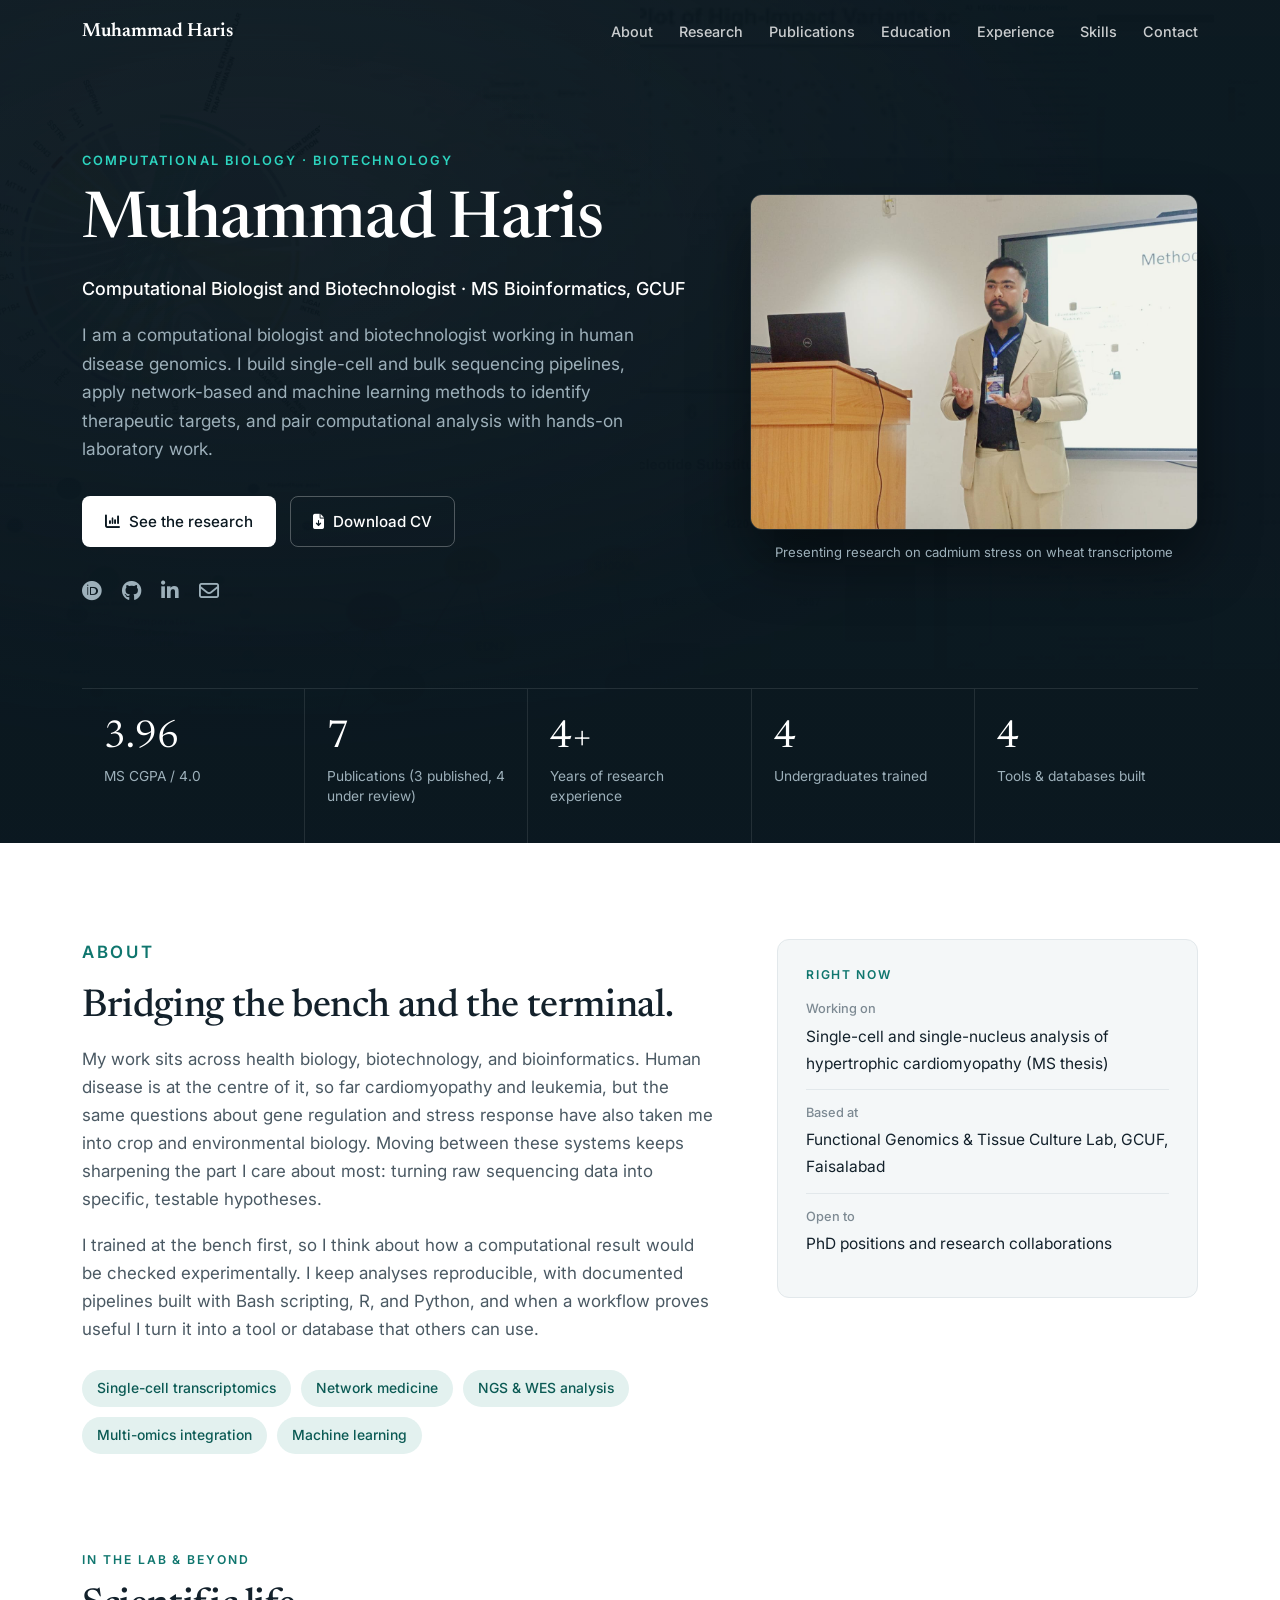
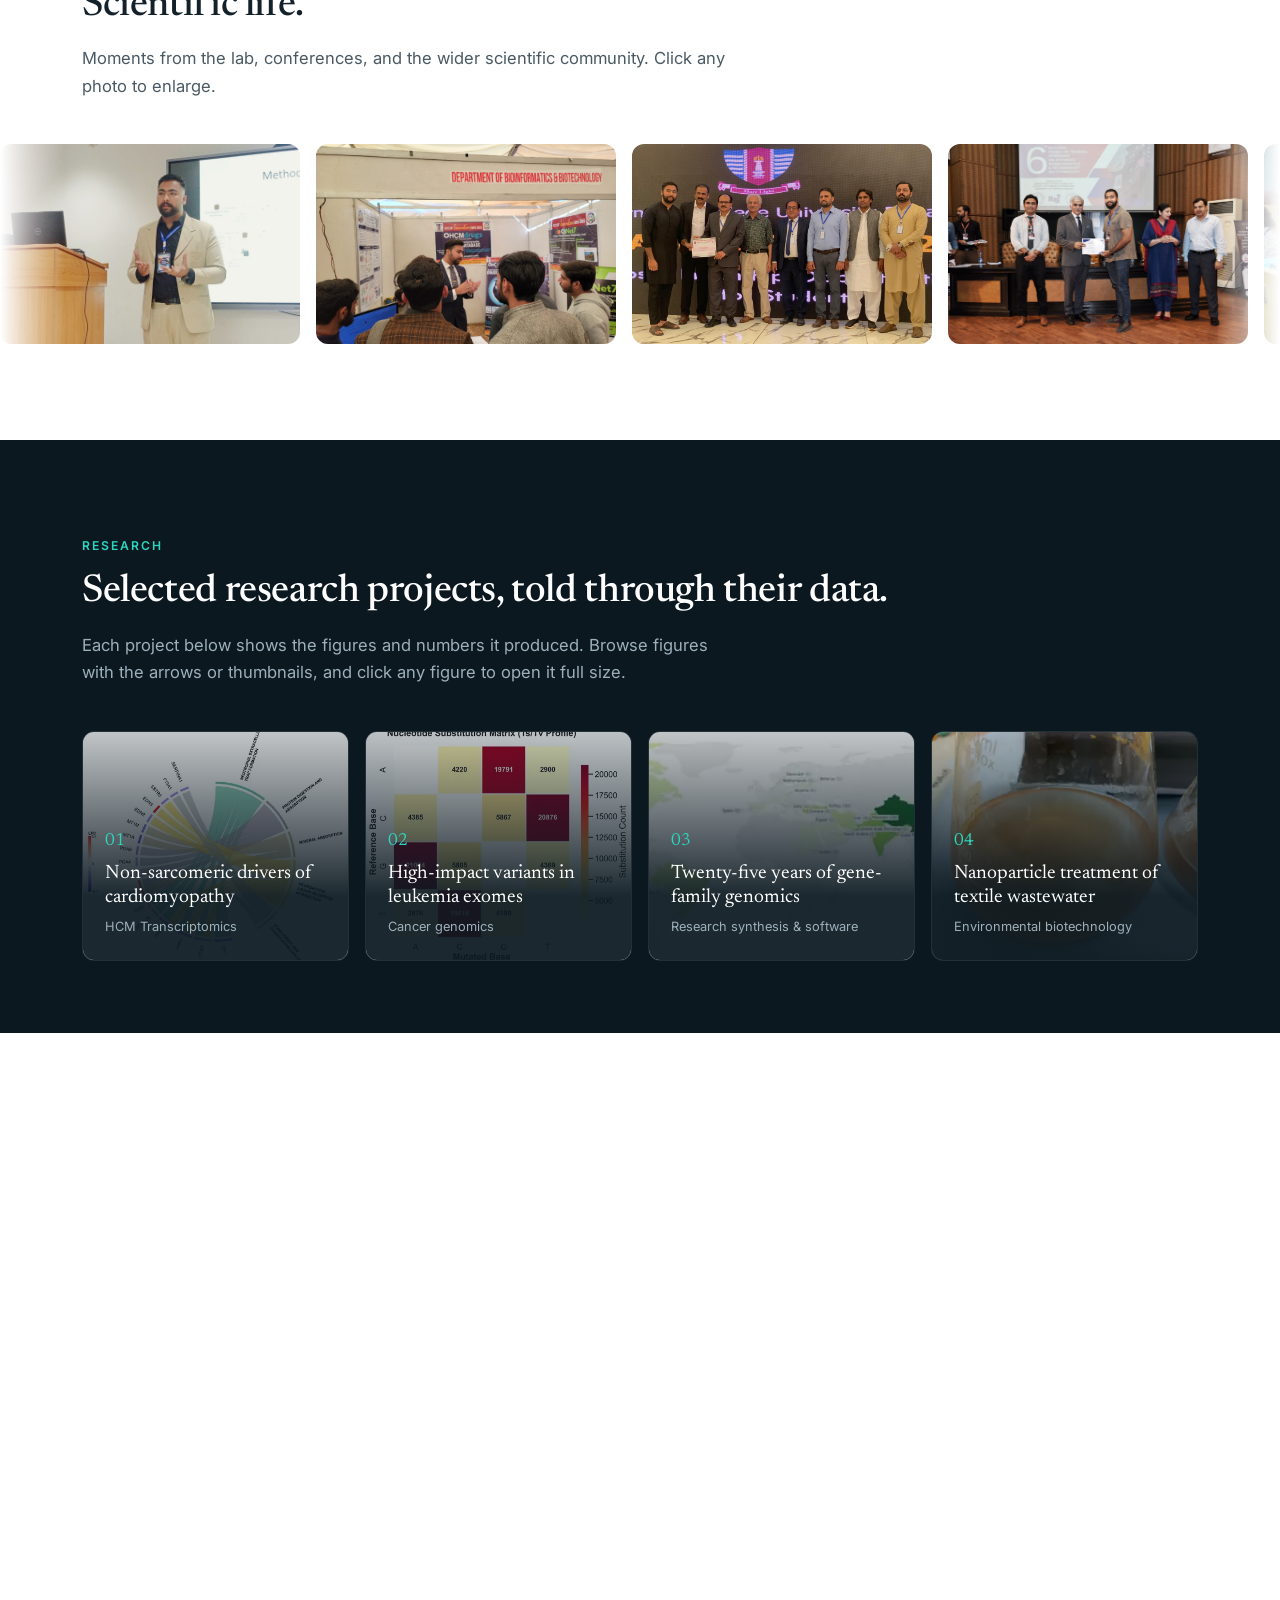
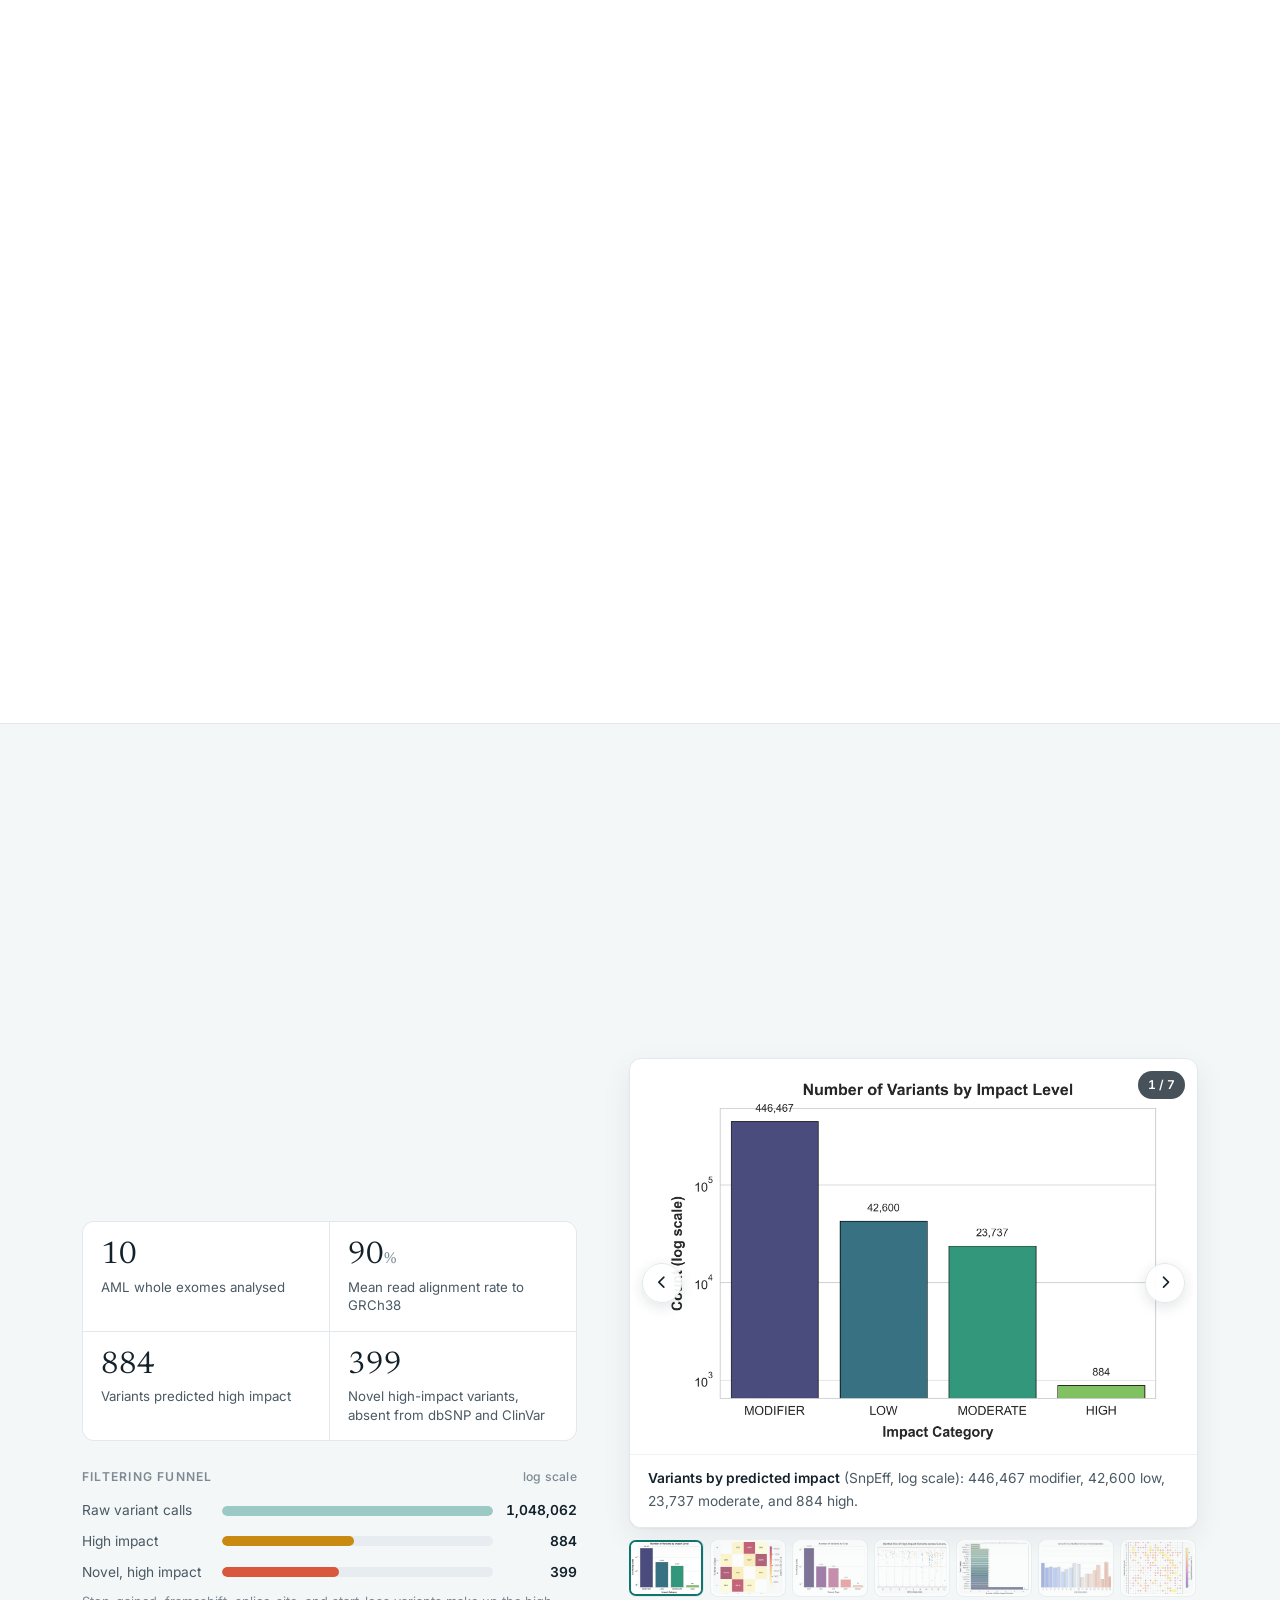
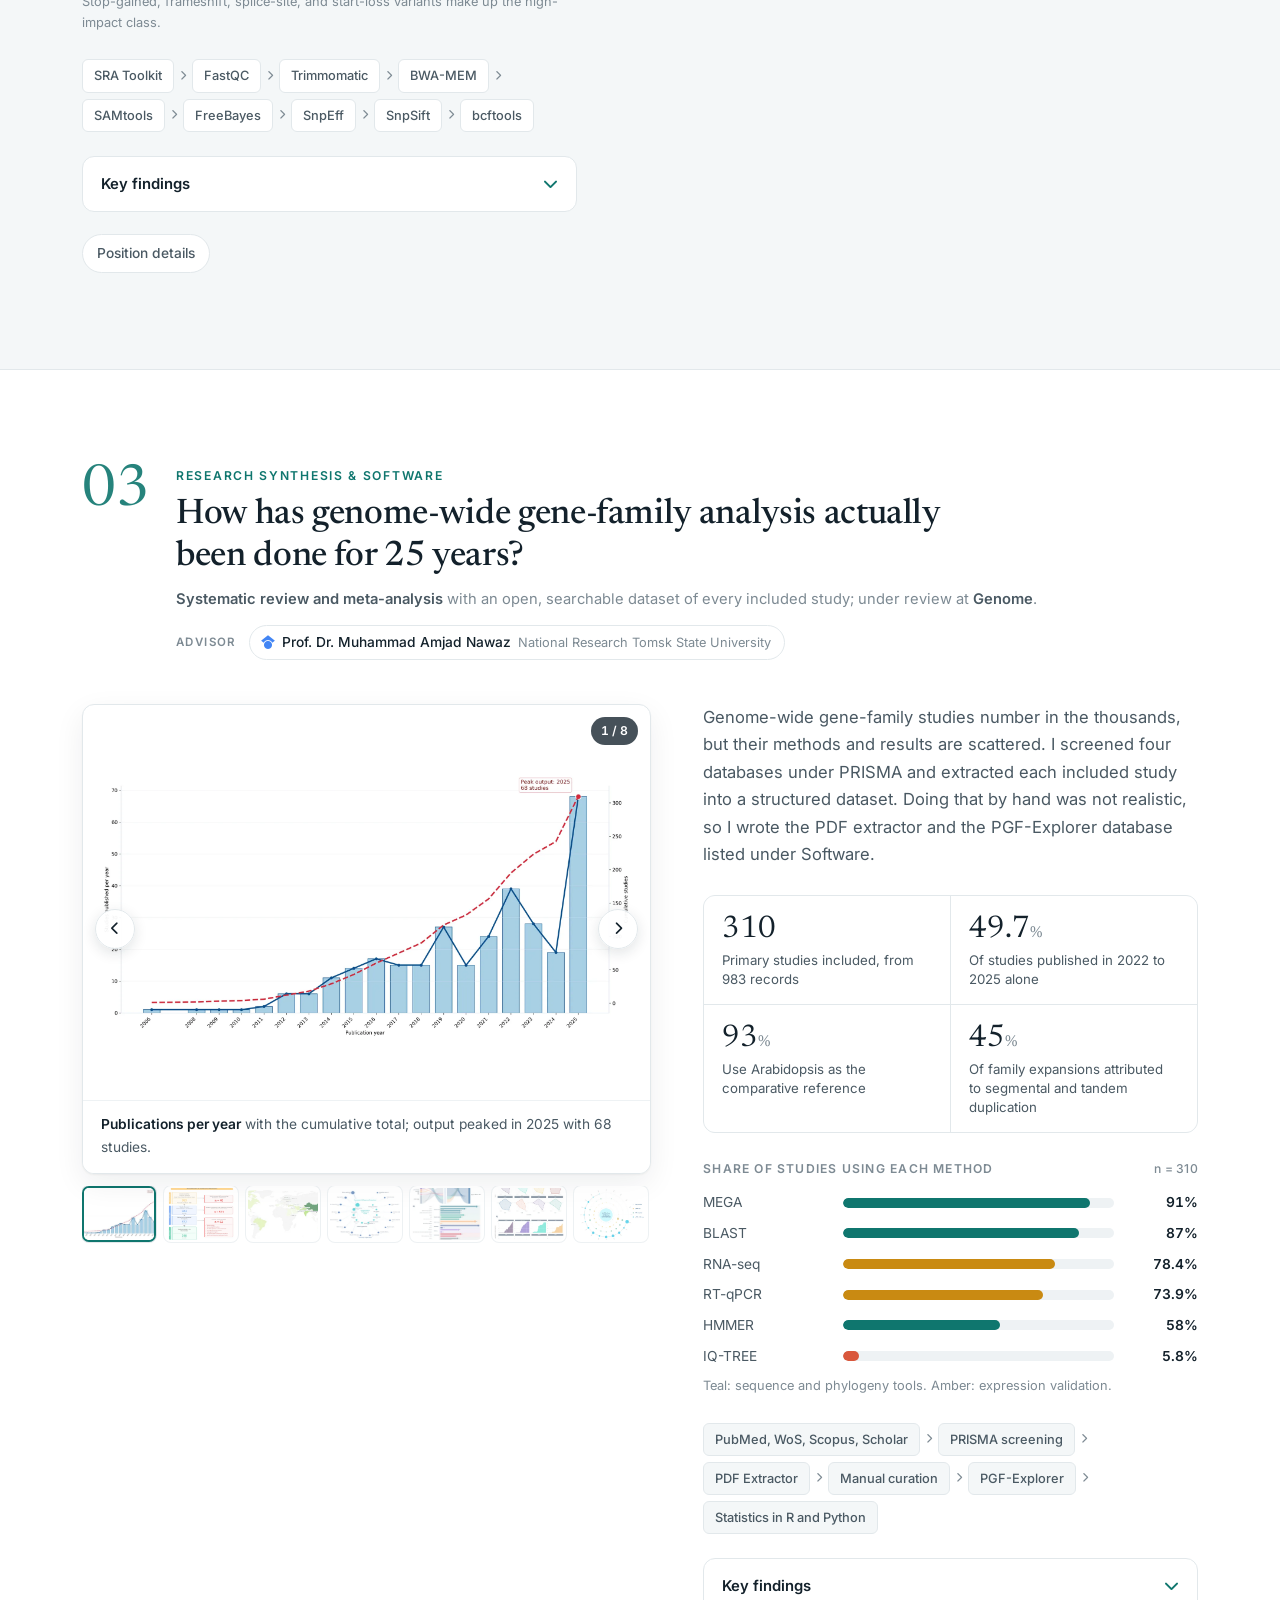
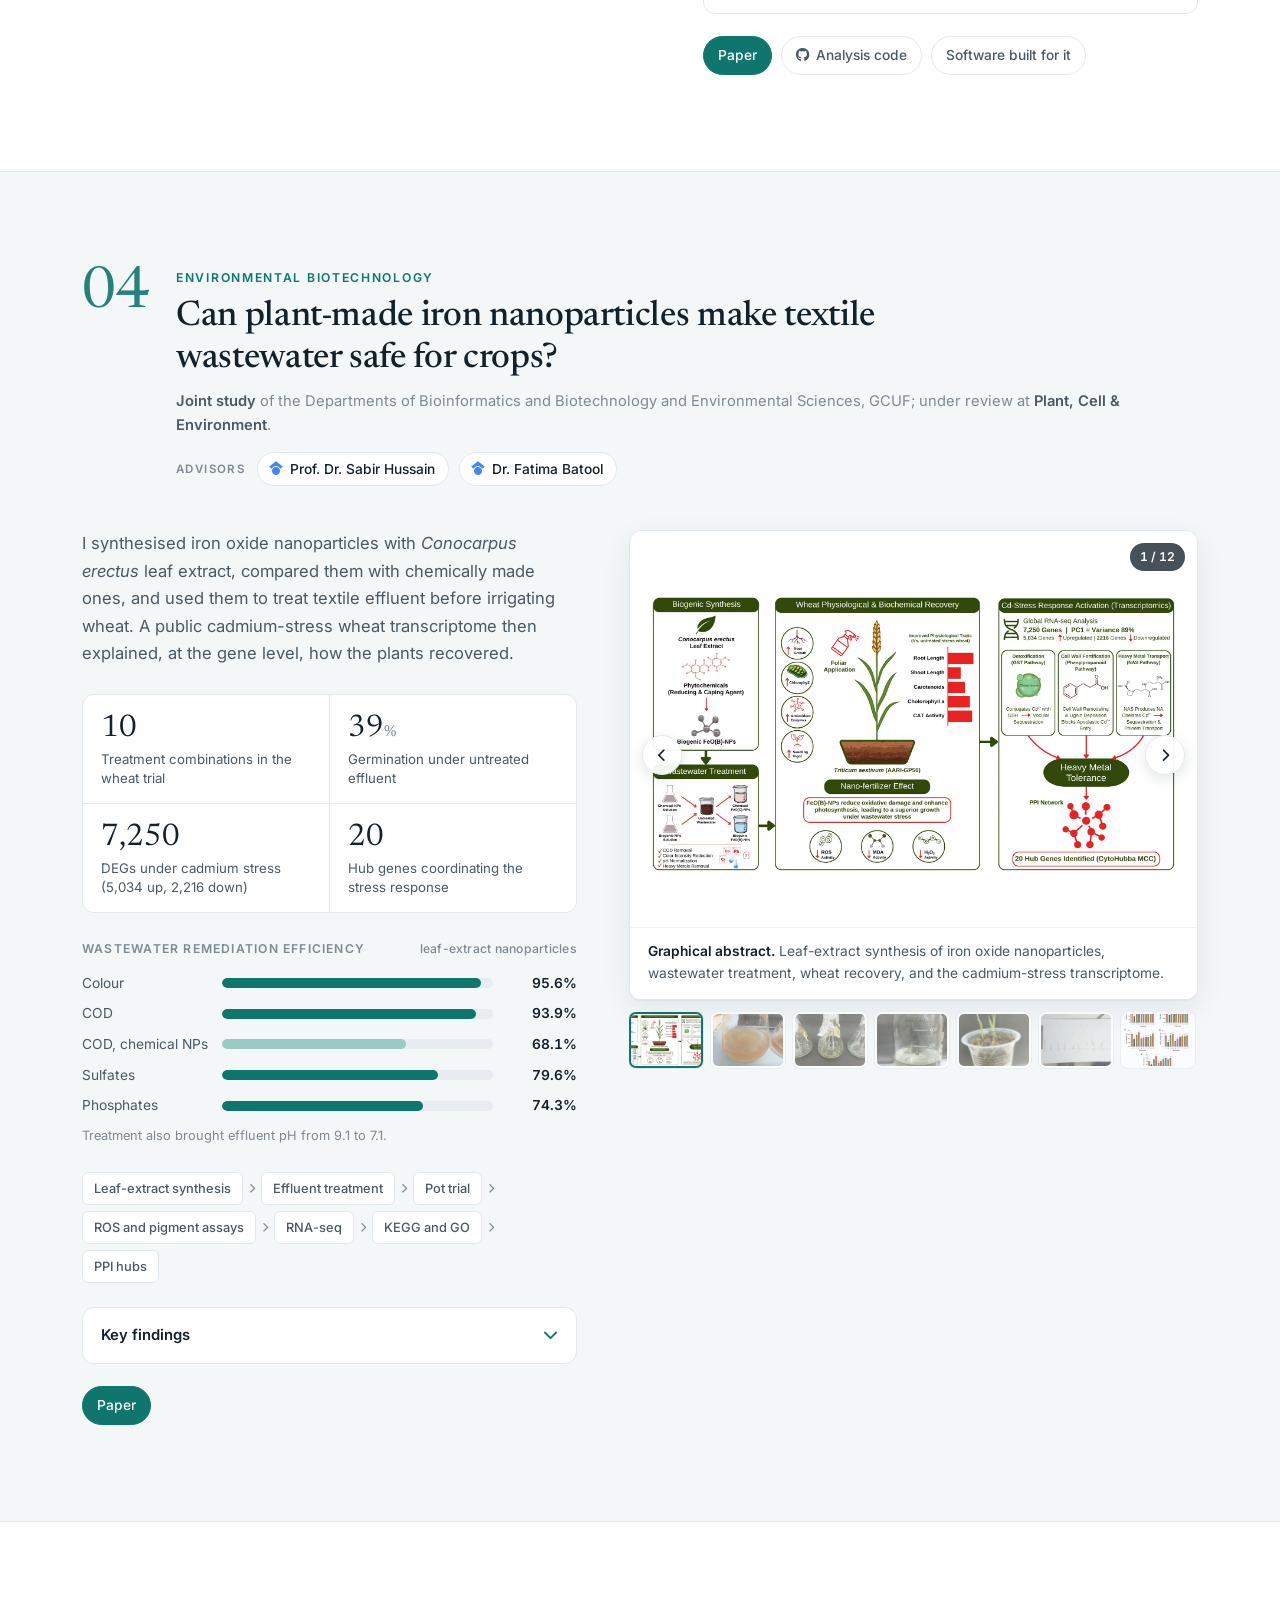
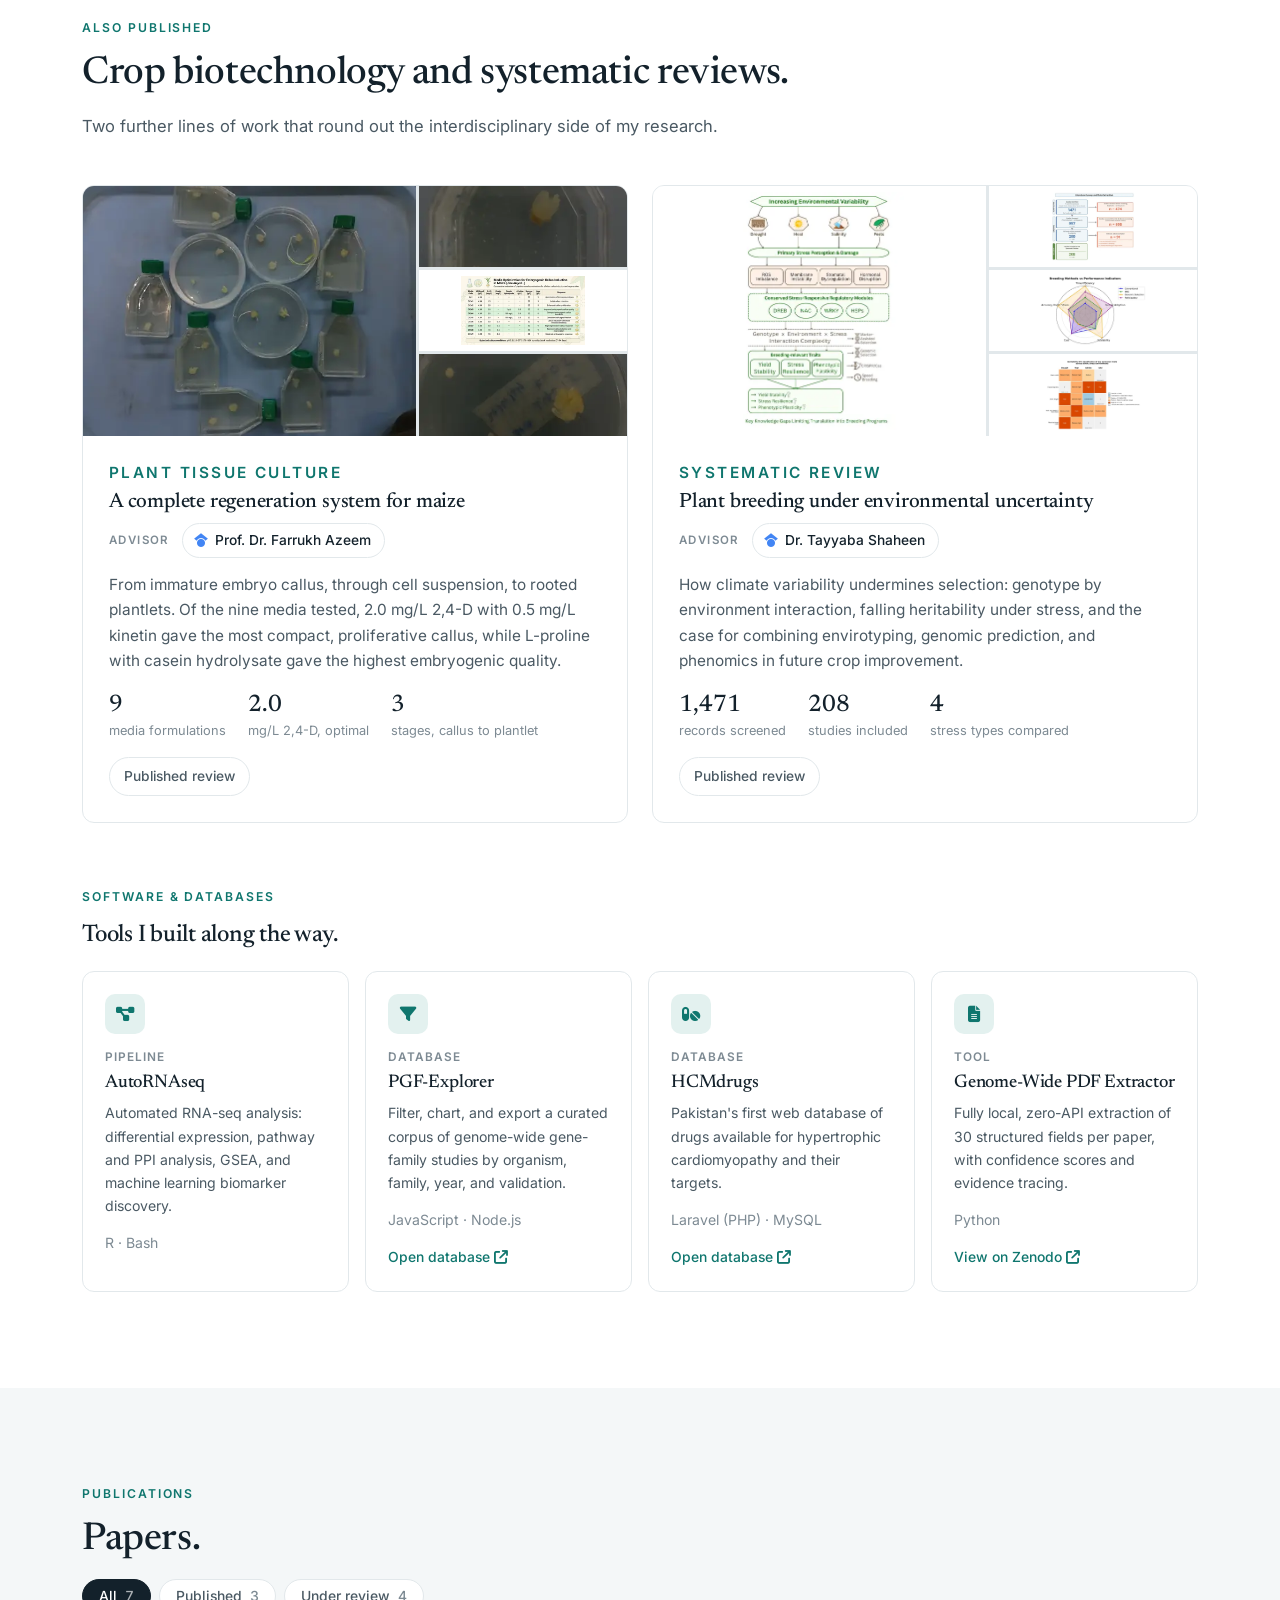
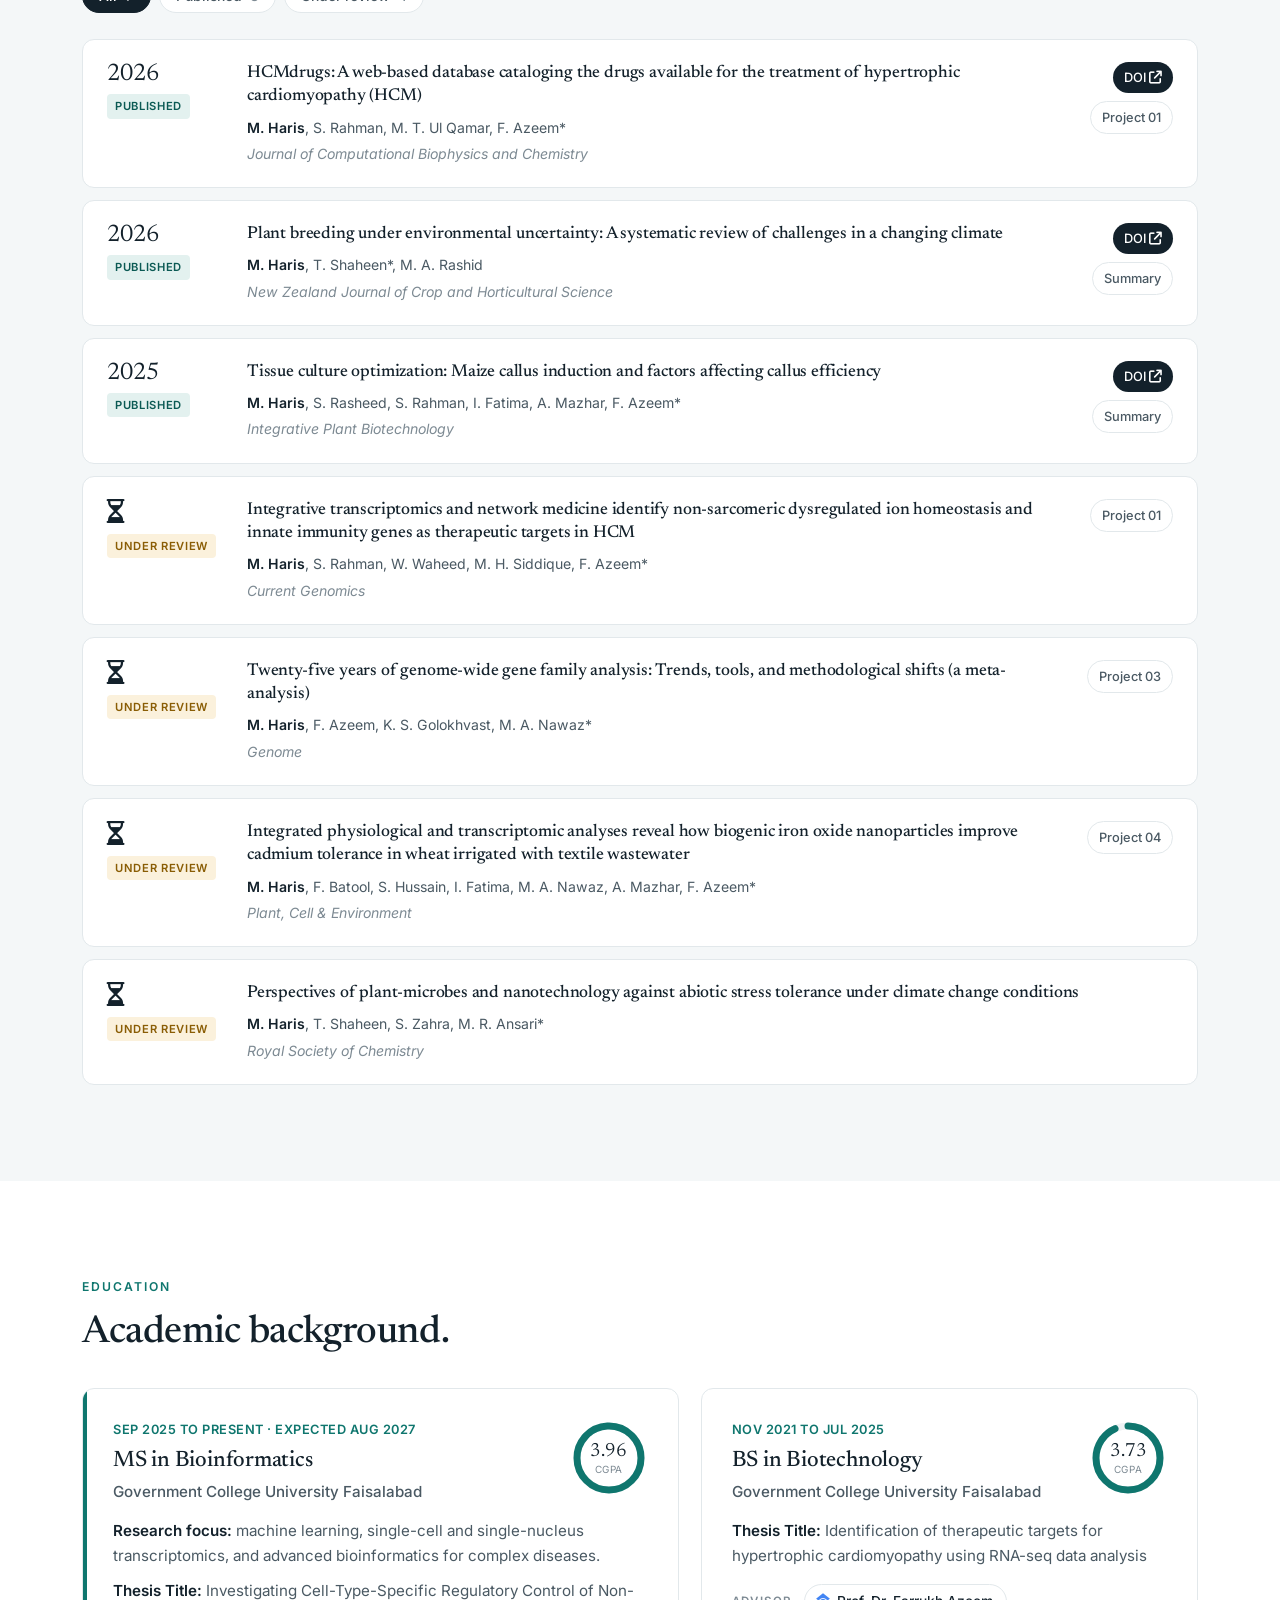
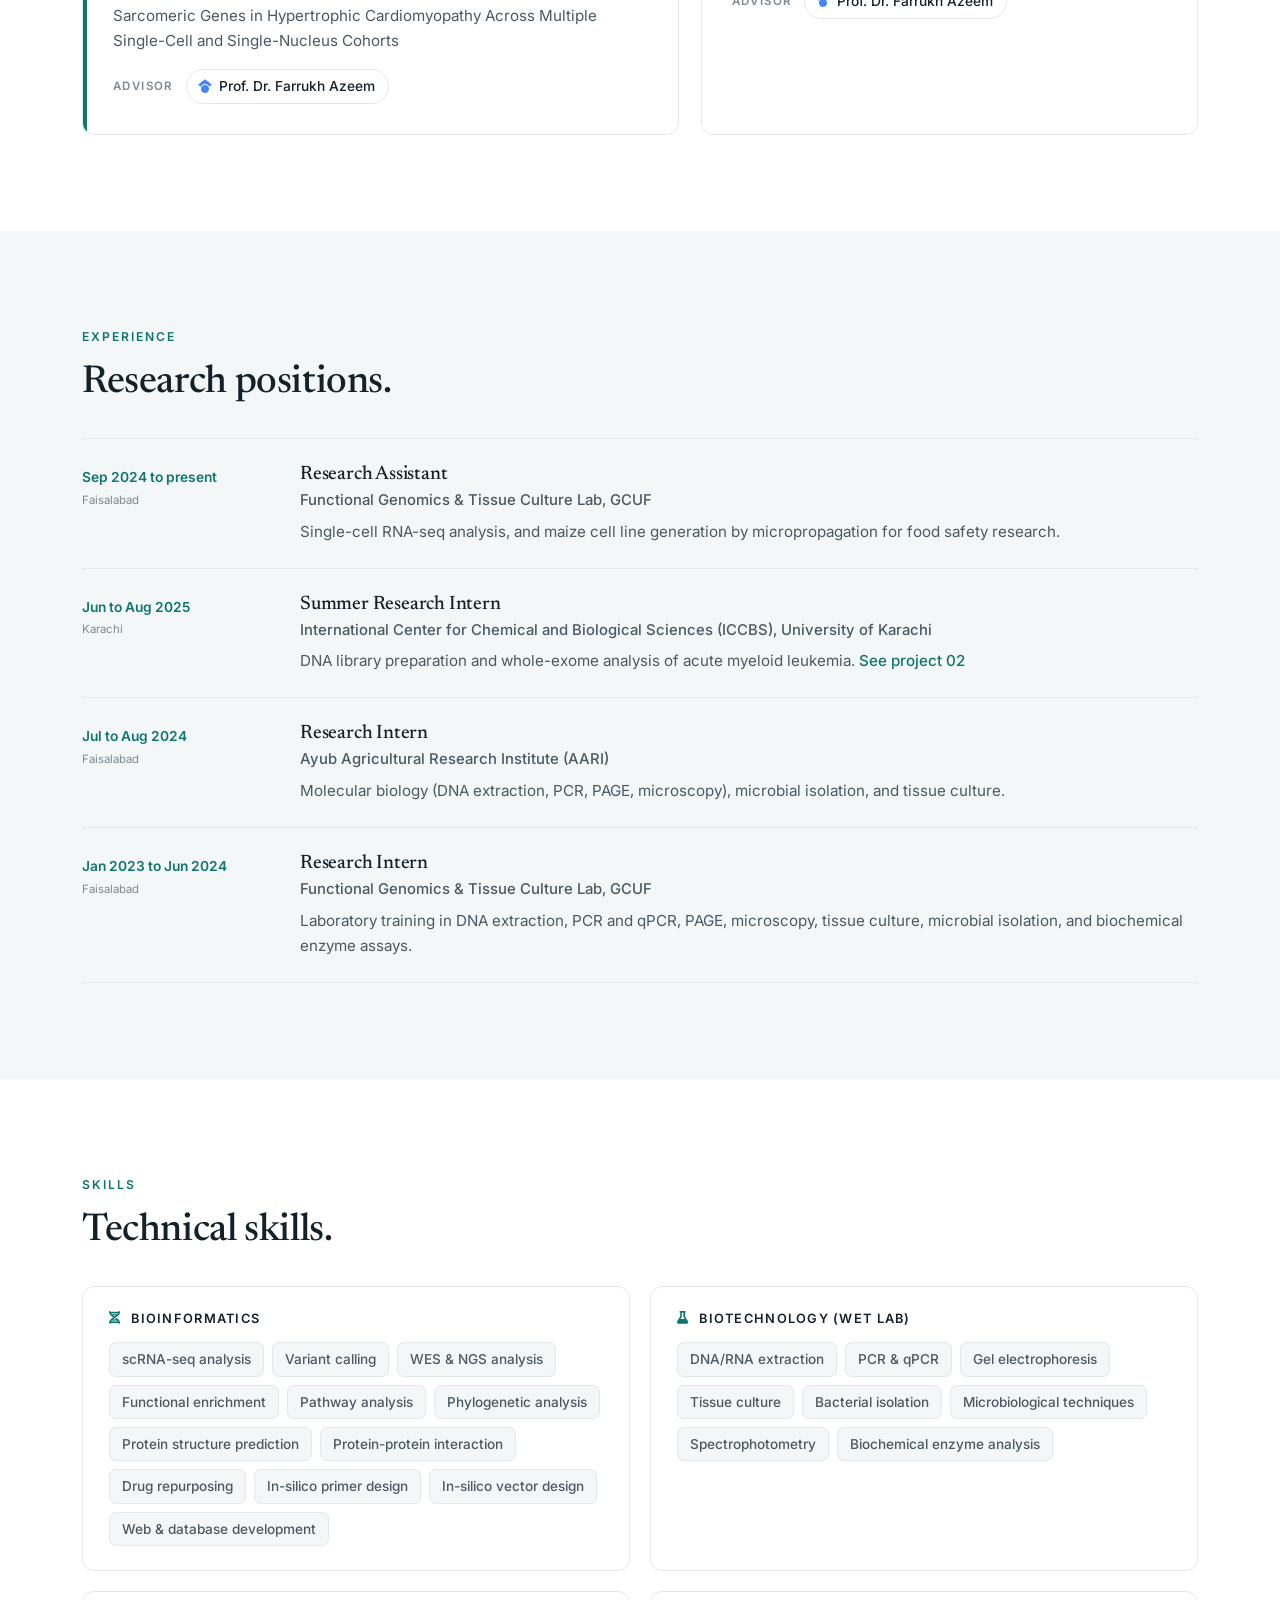
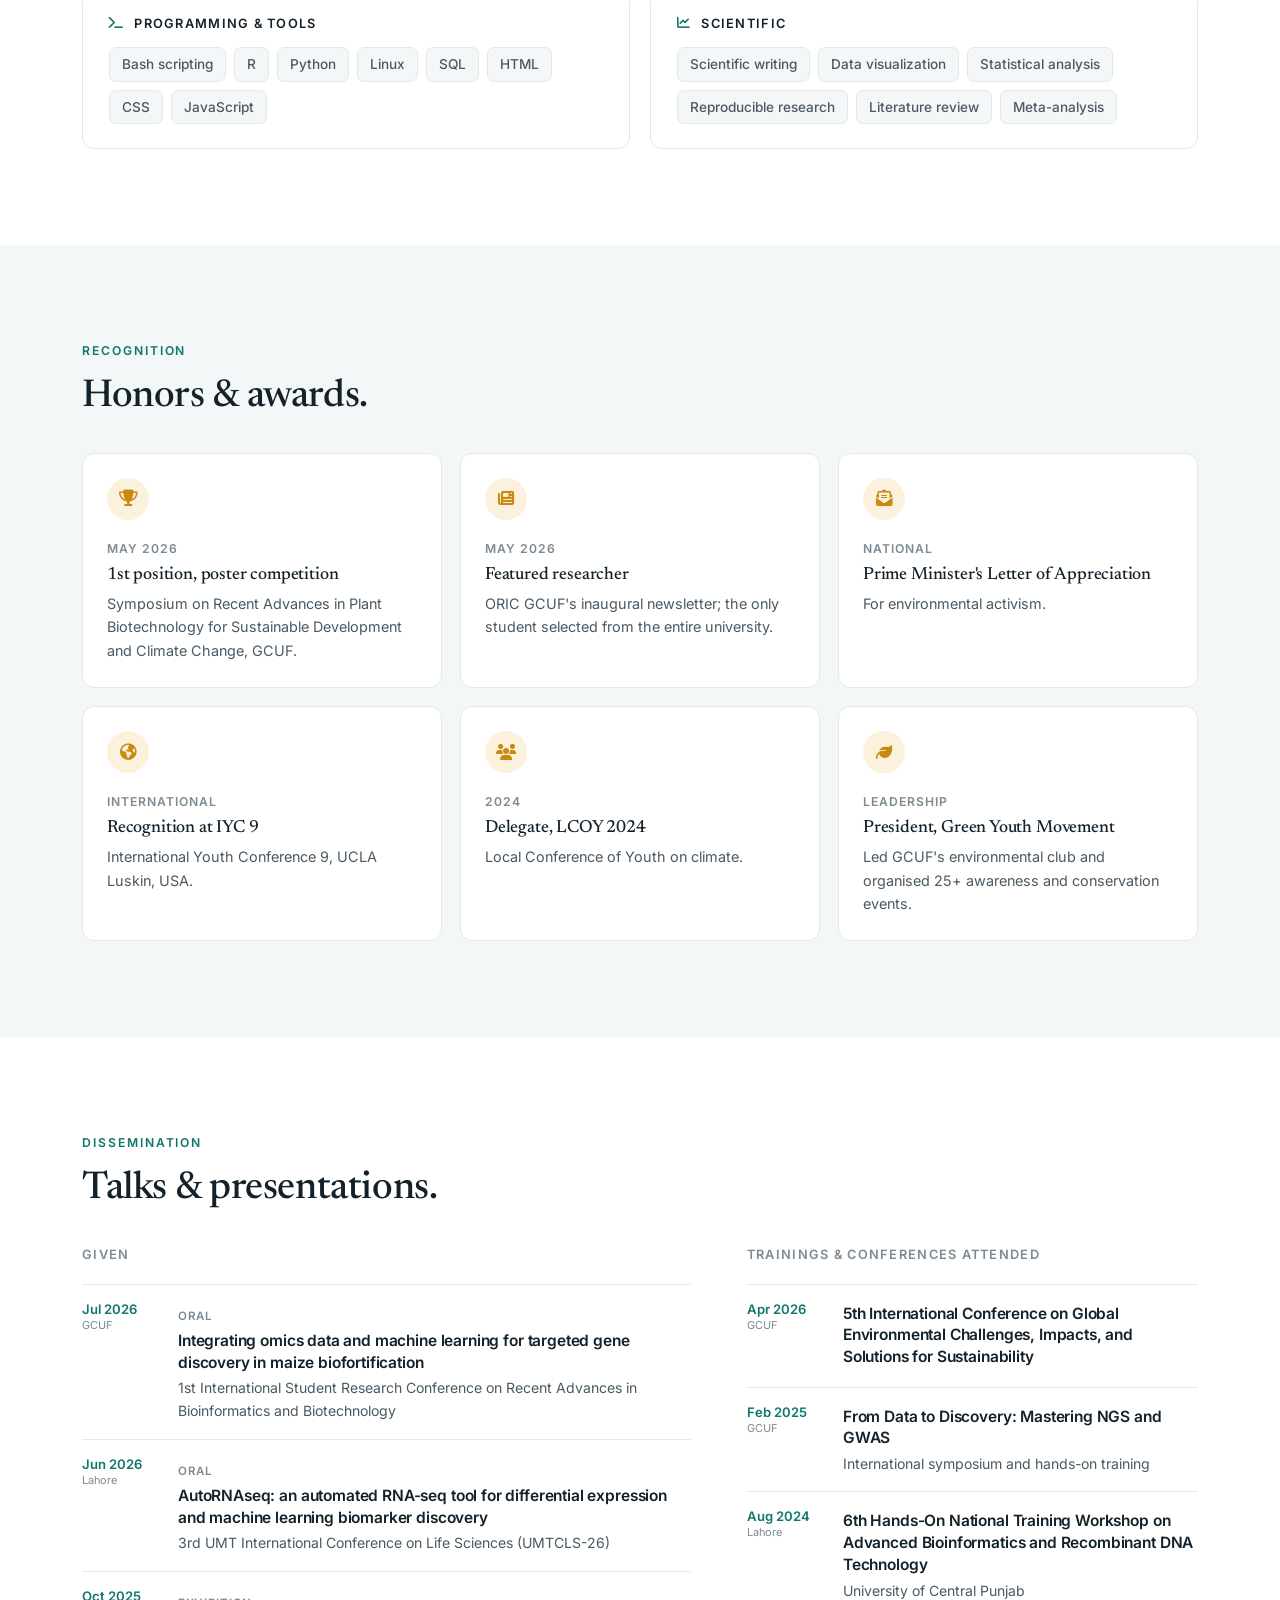
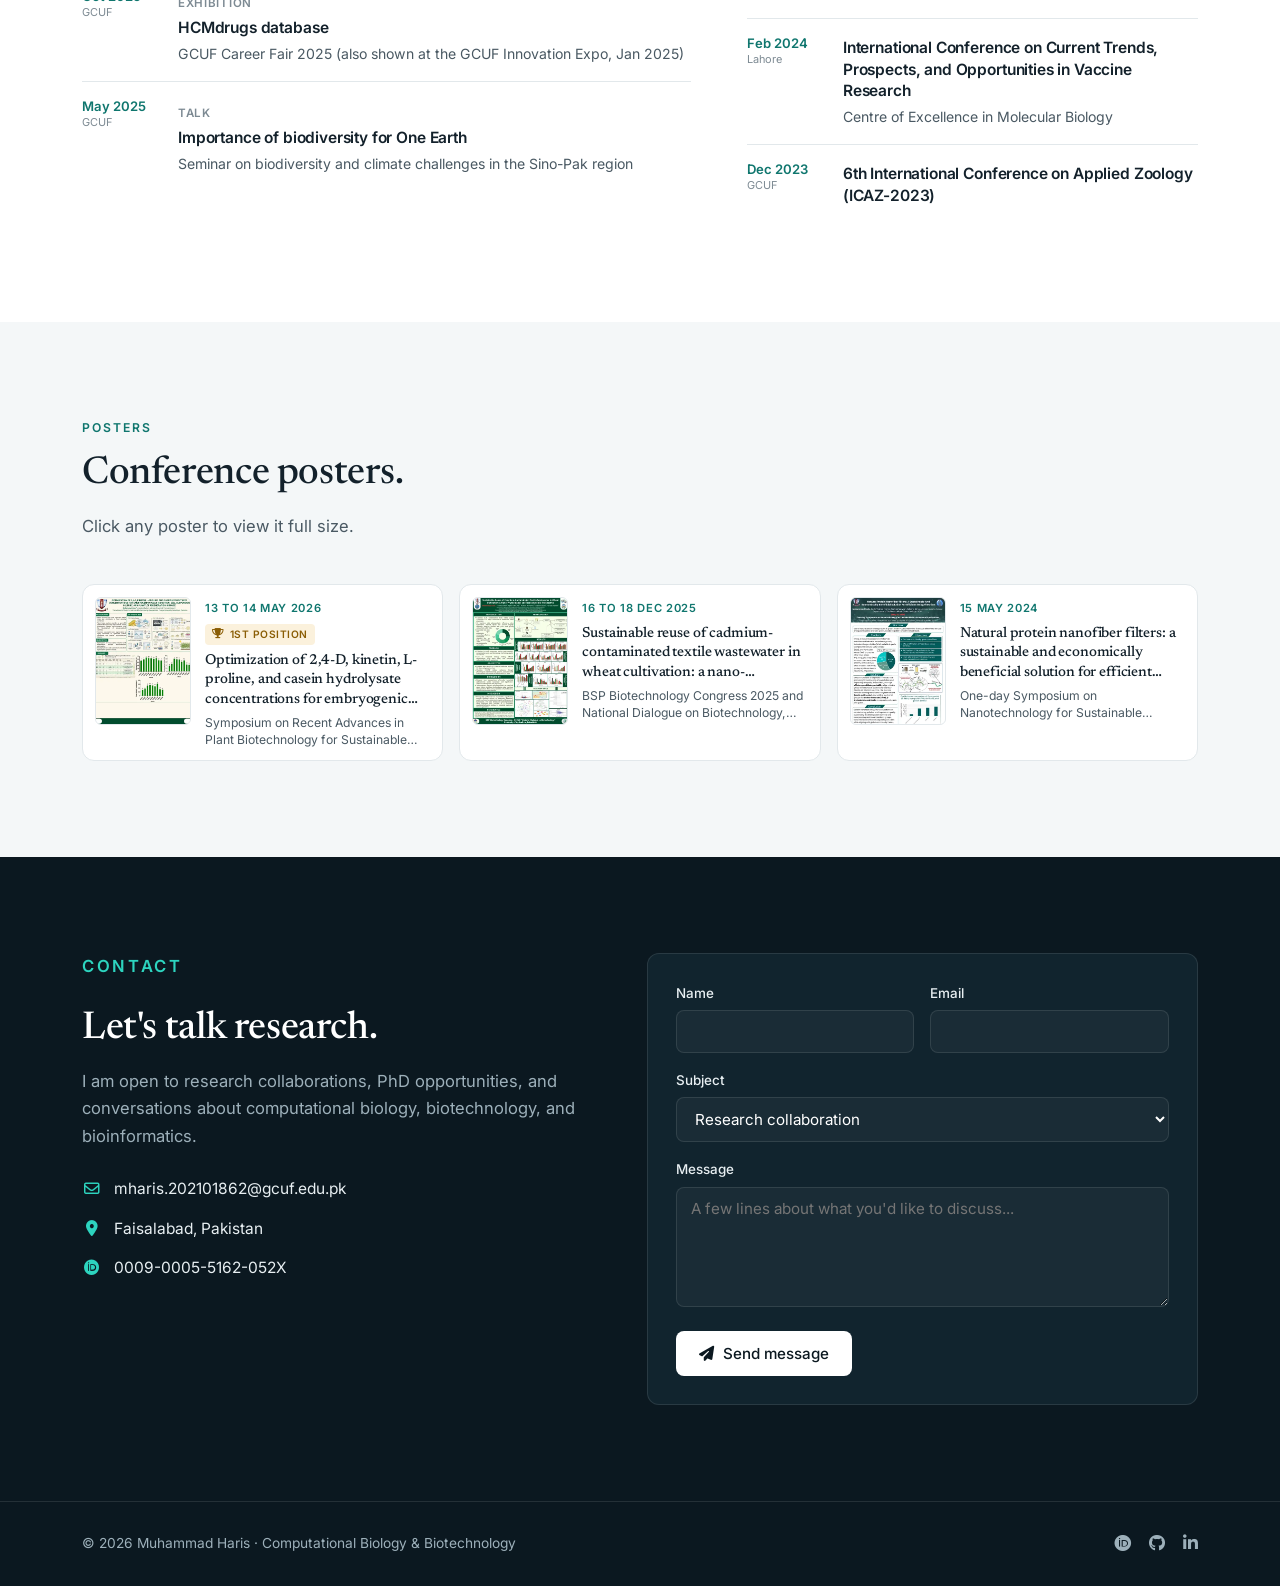
==== index.html @ 6f57bb89 "changes" ====
<!DOCTYPE html>
<html lang="en">

<head>
    <meta charset="UTF-8">
    <meta name="viewport" content="width=device-width, initial-scale=1.0">
    <meta name="description"
        content="Muhammad Haris, Computational Biologist and Biotechnologist (MS Bioinformatics, GCUF). Disease genomics: transcriptomics and network medicine in hypertrophic cardiomyopathy, exome variant discovery in leukemia, research synthesis, and reproducible software.">
    <meta property="og:title" content="Muhammad Haris, Computational Biologist and Biotechnologist">
    <meta property="og:description"
        content="Transcriptomics, network medicine, variant discovery, and reproducible bioinformatics software.">
    <meta property="og:type" content="website">
    <meta property="og:image" content="https://harisbio.github.io/fig/hcm-abstract.webp">
    <meta property="og:url" content="https://harisbio.github.io/">
    <link rel="canonical" href="https://harisbio.github.io/">
    <title>Muhammad Haris, Computational Biologist and Biotechnologist</title>
    <link rel="icon" sizes="32x32" href="favicon.png" type="image/png">
    <link rel="preconnect" href="https://fonts.googleapis.com">
    <link rel="preconnect" href="https://fonts.gstatic.com" crossorigin>
    <link
        href="https://fonts.googleapis.com/css2?family=Inter:wght@400;500;600&family=Newsreader:opsz,wght@6..72,400;6..72,500;6..72,600&display=swap"
        rel="stylesheet">
    <link rel="stylesheet" href="https://cdnjs.cloudflare.com/ajax/libs/font-awesome/6.5.1/css/all.min.css">
    <link rel="stylesheet" href="style.css">
</head>

<body>
    <!-- Navigation -->
    <nav class="nav">
        <div class="nav-inner">
            <a href="#top" class="nav-brand">Muhammad Haris</a>
            <button class="nav-toggle" aria-label="Menu"><i class="fa-solid fa-bars"></i></button>
            <div class="nav-links">
                <a href="#about">About</a>
                <a href="#research">Research</a>
                <a href="#publications">Publications</a>
                <a href="#education">Education</a>
                <a href="#experience">Experience</a>
                <a href="#skills">Skills</a>
                <a href="#contact">Contact</a>
            </div>
        </div>
    </nav>

    <!-- Hero -->
    <header id="top" class="hero">
        <div class="hero-bg" aria-hidden="true">
            <img src="fig/t/hcm-chord.webp" alt="">
            <img src="fig/t/meta-map.webp" alt="">
            <img src="fig/t/aml-rainfall.webp" alt="">
            <img src="fig/t/ww-kegg.webp" alt="">
            <img src="fig/t/meta-organisms.webp" alt="">
            <img src="fig/t/hcm-hubs.webp" alt="">
            <img src="fig/t/aml-subs.webp" alt="">
            <img src="fig/t/ww-pathway.webp" alt="">
        </div>
        <div class="container">
            <div class="hero-grid">
                <div>
                    <p class="hero-eyebrow" data-reveal>Computational Biology &middot; Biotechnology</p>
                    <h1 data-reveal>Muhammad Haris</h1>
                    <p class="hero-role" data-reveal>Computational Biologist and Biotechnologist &middot; MS
                        Bioinformatics, GCUF</p>
                    <p class="hero-lead" data-reveal>I am a computational biologist and biotechnologist working in human
                        disease genomics. I build single-cell and bulk sequencing pipelines, apply network-based and
                        machine learning methods to identify therapeutic targets, and pair computational analysis with
                        hands-on laboratory work.</p>
                    <div class="hero-actions" data-reveal>
                        <a href="#research" class="btn btn-light"><i class="fa-solid fa-chart-column"></i> See the
                            research</a>
                        <a href="CV_Muhammad Haris.pdf" target="_blank" class="btn btn-ghost-dark"><i
                                class="fa-solid fa-file-arrow-down"></i> Download CV</a>
                    </div>
                    <div class="hero-links" data-reveal>
                        <a href="https://orcid.org/0009-0005-5162-052X" target="_blank" rel="noopener" title="ORCID"><i
                                class="fa-brands fa-orcid"></i></a>
                        <a href="https://github.com/harisbio" target="_blank" rel="noopener" title="GitHub"><i
                                class="fa-brands fa-github"></i></a>
                        <a href="https://www.linkedin.com/in/profile-haris" target="_blank" rel="noopener"
                            title="LinkedIn"><i class="fa-brands fa-linkedin-in"></i></a>
                        <a href="mailto:mharis.202101862@gcuf.edu.pk" title="Email"><i
                                class="fa-regular fa-envelope"></i></a>
                    </div>
                </div>
                <figure class="hero-photo" data-reveal>
                    <img src="image.jpeg" alt="Muhammad Haris presenting research">
                    <figcaption>Presenting research on cadmium stress on wheat transcriptome</figcaption>
                </figure>
            </div>

            <div class="stats">
                <div class="stat-cell">
                    <div class="stat-num" data-count="3.96" data-decimals="2">3.96</div>
                    <div class="stat-label">MS CGPA / 4.0</div>
                </div>
                <div class="stat-cell">
                    <div class="stat-num" data-count="7">7</div>
                    <div class="stat-label">Publications (3 published, 4 under review)</div>
                </div>
                <div class="stat-cell">
                    <div class="stat-num" data-count="4" data-suffix="+">4+</div>
                    <div class="stat-label">Years of research experience</div>
                </div>
                <div class="stat-cell">
                    <div class="stat-num" data-count="4">4</div>
                    <div class="stat-label">Undergraduates trained</div>
                </div>
                <div class="stat-cell">
                    <div class="stat-num" data-count="4">4</div>
                    <div class="stat-label">Tools &amp; databases built</div>
                </div>
            </div>
        </div>
    </header>

    <!-- About -->
    <section id="about">
        <div class="container">
            <div class="about-grid">
                <div class="about-text">
                    <p class="section-label" data-reveal>About</p>
                    <h2 class="section-title" data-reveal>Bridging the bench and the terminal.</h2>
                    <p data-reveal>My work sits across health biology, biotechnology, and bioinformatics. Human disease
                        is at the centre of it, so far cardiomyopathy and leukemia, but the same questions about gene
                        regulation and stress response have also taken me into crop and environmental biology. Moving
                        between these systems keeps sharpening the part I care about most: turning raw sequencing data
                        into specific, testable hypotheses.</p>
                    <p data-reveal>I trained at the bench first, so I think about how a computational result would be
                        checked experimentally. I keep analyses reproducible, with documented pipelines built with Bash
                        scripting, R, and Python, and when a workflow proves useful I turn it into a tool or database
                        that others can use.</p>
                    <div class="focus-tags" data-reveal>
                        <span class="focus-tag">Single-cell transcriptomics</span>
                        <span class="focus-tag">Network medicine</span>
                        <span class="focus-tag">NGS &amp; WES analysis</span>
                        <span class="focus-tag">Multi-omics integration</span>
                        <span class="focus-tag">Machine learning</span>
                    </div>
                </div>
                <aside class="now-card" data-reveal>
                    <h3>Right now</h3>
                    <div class="now-row"><b>Working on</b><span>Single-cell and single-nucleus analysis of hypertrophic
                            cardiomyopathy (MS thesis)</span></div>
                    <div class="now-row"><b>Based at</b><span>Functional Genomics &amp; Tissue Culture Lab, GCUF,
                            Faisalabad</span></div>
                    <div class="now-row"><b>Open to</b><span>PhD positions and research collaborations</span></div>
                </aside>
            </div>
        </div>
    </section>

    <!-- Scientific life carousel -->
    <section id="life" style="padding-top: 0;">
        <div class="container">
            <p class="section-label" data-reveal>In the lab &amp; beyond</p>
            <h2 class="section-title" data-reveal>Scientific life.</h2>
            <p class="section-intro" data-reveal>Moments from the lab, conferences, and the wider scientific community.
                Click any photo to enlarge.</p>
        </div>
        <div class="carousel" data-reveal>
            <div class="carousel-track">
                <div class="carousel-item" onclick="openLightbox('image.jpeg','Presenting research')"><img
                        src="image.jpeg" alt="Presenting research" loading="lazy"></div>
                <div class="carousel-item" onclick="openLightbox('image23.jpeg','In the laboratory')"><img
                        src="image23.jpeg" alt="Laboratory work" loading="lazy"></div>
                <div class="carousel-item" onclick="openLightbox('image12.jpeg','At a scientific conference')"><img
                        src="image12.jpeg" alt="Conference" loading="lazy"></div>
                <div class="carousel-item" onclick="openLightbox('image8.jpeg','Scientific community')"><img
                        src="image8.jpeg" alt="Scientific community" loading="lazy"></div>
                <div class="carousel-item" onclick="openLightbox('image9.jpeg','Computational work')"><img
                        src="image9.jpeg" alt="Computational work" loading="lazy"></div>
                <div class="carousel-item" onclick="openLightbox('image11.jpeg','Bench science')"><img
                        src="image11.jpeg" alt="Bench science" loading="lazy"></div>
                <div class="carousel-item" onclick="openLightbox('image16.jpeg','Sample preparation')"><img
                        src="image16.jpeg" alt="Sample preparation" loading="lazy"></div>
                <div class="carousel-item" onclick="openLightbox('image24.jpeg','Scientific dialogue')"><img
                        src="image24.jpeg" alt="Scientific dialogue" loading="lazy"></div>
                <div class="carousel-item" onclick="openLightbox('image13.jpeg','Field and lab work')"><img
                        src="image13.jpeg" alt="Field and lab work" loading="lazy"></div>
                <div class="carousel-item" onclick="openLightbox('image17.jpeg','Microscopy')"><img src="image17.jpeg"
                        alt="Microscopy" loading="lazy"></div>
                <div class="carousel-item" onclick="openLightbox('image19.jpeg','Research assembly')"><img
                        src="image19.jpeg" alt="Research assembly" loading="lazy"></div>
                <div class="carousel-item" onclick="openLightbox('imagenano.jpeg','Nanotechnology work')"><img
                        src="imagenano.jpeg" alt="Nanotechnology work" loading="lazy"></div>
                <!-- Duplicate set for seamless loop -->
                <div class="carousel-item" aria-hidden="true" onclick="openLightbox('image.jpeg','Presenting research')"><img
                        src="image.jpeg" alt="" loading="lazy"></div>
                <div class="carousel-item" aria-hidden="true" onclick="openLightbox('image23.jpeg','In the laboratory')"><img
                        src="image23.jpeg" alt="" loading="lazy"></div>
                <div class="carousel-item" aria-hidden="true" onclick="openLightbox('image12.jpeg','At a scientific conference')"><img
                        src="image12.jpeg" alt="" loading="lazy"></div>
                <div class="carousel-item" aria-hidden="true" onclick="openLightbox('image8.jpeg','Scientific community')"><img
                        src="image8.jpeg" alt="" loading="lazy"></div>
                <div class="carousel-item" aria-hidden="true" onclick="openLightbox('image9.jpeg','Computational work')"><img
                        src="image9.jpeg" alt="" loading="lazy"></div>
                <div class="carousel-item" aria-hidden="true" onclick="openLightbox('image11.jpeg','Bench science')"><img
                        src="image11.jpeg" alt="" loading="lazy"></div>
                <div class="carousel-item" aria-hidden="true" onclick="openLightbox('image16.jpeg','Sample preparation')"><img
                        src="image16.jpeg" alt="" loading="lazy"></div>
                <div class="carousel-item" aria-hidden="true" onclick="openLightbox('image24.jpeg','Scientific dialogue')"><img
                        src="image24.jpeg" alt="" loading="lazy"></div>
                <div class="carousel-item" aria-hidden="true" onclick="openLightbox('image13.jpeg','Field and lab work')"><img
                        src="image13.jpeg" alt="" loading="lazy"></div>
                <div class="carousel-item" aria-hidden="true" onclick="openLightbox('image17.jpeg','Microscopy')"><img
                        src="image17.jpeg" alt="" loading="lazy"></div>
                <div class="carousel-item" aria-hidden="true" onclick="openLightbox('image19.jpeg','Research assembly')"><img
                        src="image19.jpeg" alt="" loading="lazy"></div>
                <div class="carousel-item" aria-hidden="true" onclick="openLightbox('imagenano.jpeg','Nanotechnology work')"><img
                        src="imagenano.jpeg" alt="" loading="lazy"></div>
            </div>
        </div>
    </section>

    <!-- Research: head + index -->
    <section id="research" class="research-head">
        <div class="container">
            <p class="section-label" data-reveal>Research</p>
            <h2 class="section-title" data-reveal>Selected research projects, told through their data.</h2>
            <p class="section-intro" data-reveal>Each project below shows the figures and numbers it produced. Browse
                figures with the arrows or thumbnails, and click any figure to open it full size.</p>
            <div class="prog-index">
                <a class="pi-tile" href="#p-hcm" data-reveal>
                    <img src="fig/t/hcm-chord.webp" alt="" loading="lazy">
                    <span class="pi-num">01</span>
                    <span class="pi-title">Non-sarcomeric drivers of cardiomyopathy</span>
                    <span class="pi-tag">HCM Transcriptomics</span>
                </a>
                <a class="pi-tile" href="#p-aml" data-reveal>
                    <img src="fig/t/aml-subs.webp" alt="" loading="lazy">
                    <span class="pi-num">02</span>
                    <span class="pi-title">High-impact variants in leukemia exomes</span>
                    <span class="pi-tag">Cancer genomics</span>
                </a>
                <a class="pi-tile" href="#p-meta" data-reveal>
                    <img src="fig/t/meta-map.webp" alt="" loading="lazy">
                    <span class="pi-num">03</span>
                    <span class="pi-title">Twenty-five years of gene-family genomics</span>
                    <span class="pi-tag">Research synthesis &amp; software</span>
                </a>
                <a class="pi-tile" href="#p-ww" data-reveal>
                    <img src="fig/t/ww-raw.webp" alt="" loading="lazy">
                    <span class="pi-num">04</span>
                    <span class="pi-title">Nanoparticle treatment of textile wastewater</span>
                    <span class="pi-tag">Environmental biotechnology</span>
                </a>
            </div>
        </div>
    </section>

    <!-- Project 01: HCM -->
    <section class="program" id="p-hcm">
        <div class="container">
            <div class="prog-head" data-reveal>
                <span class="prog-num">01</span>
                <div>
                    <p class="prog-tag">HCM Transcriptomics</p>
                    <h2 class="prog-title">What goes wrong outside the sarcomere in hypertrophic cardiomyopathy?</h2>
                    <p class="prog-status"><b>BS thesis</b>, extended into a paper under review at <b>Current
                            Genomics</b>; continued at single-cell resolution in my MS thesis.</p>
                    <p class="prog-advisors"><span>Advisor</span>
                        <a href="https://scholar.google.com/citations?user=OcgB99cAAAAJ&amp;hl=en" target="_blank" rel="noopener"><i class="fa-brands fa-google-scholar"></i> Prof. Dr. Farrukh Azeem</a>
                    </p>
                </div>
            </div>
            <div class="prog-grid">
                <div class="fig-carousel" data-reveal>
                    <div class="fc-stage">
                        <figure class="fc-slide is-active">
                            <div class="fc-img"><img src="fig/hcm-abstract.webp" alt="HCM graphical abstract"></div>
                            <figcaption><b>Graphical abstract.</b> A dual-pathology model: zinc homeostasis disruption and
                                innate immune signalling, with zinc compounds and selective antagonists as candidate
                                interventions.</figcaption>
                        </figure>
                        <figure class="fc-slide">
                            <div class="fc-img"><img src="fig/hcm-degs.webp" alt="Differential expression" loading="lazy"></div>
                            <figcaption><b>Differential expression.</b> Volcano plot, DEG summary, heatmap of top DEGs,
                                and PCA separating HCM from control tissue.</figcaption>
                        </figure>
                        <figure class="fc-slide">
                            <div class="fc-img"><img src="fig/hcm-pca.webp" alt="PCA" loading="lazy"></div>
                            <figcaption><b>PCA of VST-normalised expression</b> (top 500 variable genes). PC1 explains
                                47.5% of variance and PC2 18.8%.</figcaption>
                        </figure>
                        <figure class="fc-slide">
                            <div class="fc-img"><img src="fig/hcm-network.webp" alt="Enrichment and PPI" loading="lazy"></div>
                            <figcaption><b>Enrichment and networks.</b> GO enrichment, the Metascape PPI network, MCODE
                                modules, and the gene by term matrix.</figcaption>
                        </figure>
                        <figure class="fc-slide">
                            <div class="fc-img"><img src="fig/hcm-hubs.webp" alt="Hub genes" loading="lazy"></div>
                            <figcaption><b>Top 10 hub genes</b> ranked by CytoHubba MCC; colour reflects log2 fold
                                change.</figcaption>
                        </figure>
                        <figure class="fc-slide">
                            <div class="fc-img"><img src="fig/hcm-chord.webp" alt="KEGG chord" loading="lazy"></div>
                            <figcaption><b>KEGG gene and pathway chord diagram</b> linking DEGs to NET formation, mineral
                                absorption, and complement cascades.</figcaption>
                        </figure>
                        <figure class="fc-slide">
                            <div class="fc-img"><img src="fig/hcm-net.webp" alt="Innate immune mechanism" loading="lazy"></div>
                            <figcaption><b>Proposed innate immune mechanism.</b> Neutrophil recruitment and activation
                                involving FPR1, FPR2, CR1, and CTSG.</figcaption>
                        </figure>
                        <figure class="fc-slide">
                            <div class="fc-img"><img src="fig/hcm-workflow.webp" alt="Workflow" loading="lazy"></div>
                            <figcaption><b>Analysis workflow</b> from SRA retrieval through DESeq2, enrichment, PPI
                                analysis, and DrugBank mining.</figcaption>
                        </figure>
                        <button class="fc-btn prev" aria-label="Previous figure"><i class="fa-solid fa-chevron-left"></i></button>
                        <button class="fc-btn next" aria-label="Next figure"><i class="fa-solid fa-chevron-right"></i></button>
                        <span class="fc-count">1 / 8</span>
                    </div>
                    <div class="fc-thumbs"></div>
                </div>

                <div class="prog-text">
                    <p class="prog-lead" data-reveal>HCM is the most common inherited heart disease, yet it is studied
                        almost entirely through sarcomere mutations and treated only for its symptoms. I analysed
                        myocardial RNA-seq to look for regulation outside the sarcomere, then used protein networks and
                        drug-target databases to ask which of those changes existing drugs could reach.</p>
                    <div class="stat-grid" data-reveal>
                        <div class="sg-cell">
                            <div class="sg-num" data-count="8">8</div>
                            <div class="sg-label">Myocardial samples, 6 HCM and 2 control (PRJNA961804)</div>
                        </div>
                        <div class="sg-cell">
                            <div class="sg-num"><span class="up" data-count="24">24</span> <small>/</small> <span
                                    class="down" data-count="62">62</span></div>
                            <div class="sg-label">Genes up / down among high-confidence DEGs</div>
                        </div>
                        <div class="sg-cell">
                            <div class="sg-num" data-count="10">10</div>
                            <div class="sg-label">Hub genes prioritised by network topology</div>
                        </div>
                        <div class="sg-cell">
                            <div class="sg-num" data-count="2">2</div>
                            <div class="sg-label">Non-sarcomeric axes: zinc homeostasis and innate immunity</div>
                        </div>
                    </div>
                    <div class="chart" data-reveal>
                        <p class="chart-title">DEGs by fold-change threshold <em>padj &lt; 0.05</em></p>
                        <div class="bar-row"><span class="bar-label">|log2FC| &ge; 1</span><span class="bar-track"><i
                                    class="bar-fill soft" style="--w:100%"></i></span><span class="bar-val">989</span></div>
                        <div class="bar-row"><span class="bar-label">|log2FC| &ge; 2</span><span class="bar-track"><i
                                    class="bar-fill soft" style="--w:29.7%"></i></span><span class="bar-val">294</span></div>
                        <div class="bar-row"><span class="bar-label">|log2FC| &ge; 3</span><span class="bar-track"><i
                                    class="bar-fill" style="--w:8.7%"></i></span><span class="bar-val">86</span></div>
                        <p class="chart-note">The strictest set of 86 genes carried every downstream analysis.</p>
                    </div>
                    <div class="chain" data-reveal>
                        <span>SRA Toolkit</span><i class="fa-solid fa-chevron-right"></i><span>FastQC</span><i
                            class="fa-solid fa-chevron-right"></i><span>Trimmomatic</span><i
                            class="fa-solid fa-chevron-right"></i><span>Bowtie2</span><i
                            class="fa-solid fa-chevron-right"></i><span>featureCounts</span><i
                            class="fa-solid fa-chevron-right"></i><span>DESeq2</span><i
                            class="fa-solid fa-chevron-right"></i><span>Enrichr</span><i
                            class="fa-solid fa-chevron-right"></i><span>Metascape</span><i
                            class="fa-solid fa-chevron-right"></i><span>Cytoscape</span><i
                            class="fa-solid fa-chevron-right"></i><span>DrugBank</span>
                    </div>
                    <details class="prog-more" data-reveal>
                        <summary>Key findings <i class="fa-solid fa-chevron-down"></i></summary>
                        <ul>
                            <li><b>Zinc homeostasis is disrupted:</b> the metallothioneins MT1A and MT1M are
                                downregulated, pointing to impaired mineral absorption.</li>
                            <li><b>Innate immunity is activated,</b> including neutrophil extracellular trap
                                formation.</li>
                            <li><b>Hub genes:</b> FPR1, FPR2, CXCR1, CCR1, SSTR5, EDN2, EDN3, S100A8, S100A9, and
                                TLR2.</li>
                            <li><b>Repurposing leads:</b> zinc salts (chloride, acetate, sulfate), the FPR antagonists
                                rebamipide and nedocromil, and the S100A9 modulator tasquinimod.</li>
                            <li>Findings are computational and await experimental validation.</li>
                        </ul>
                    </details>
                    <div class="prog-links" data-reveal>
                        <a class="chip-link solid" href="#pub-hcm">Paper</a>
                        <a class="chip-link" href="https://harisbio.github.io/hcmdrugs/" target="_blank"
                            rel="noopener">HCMdrugs database <i class="fa-solid fa-arrow-up-right-from-square"></i></a>
                        <a class="chip-link" href="https://github.com/harisbio" target="_blank" rel="noopener"><i
                                class="fa-brands fa-github"></i> Code</a>
                    </div>
                </div>
            </div>
        </div>
    </section>

    <!-- Project 02: AML -->
    <section class="program alt flip" id="p-aml">
        <div class="container">
            <div class="prog-head" data-reveal>
                <span class="prog-num">02</span>
                <div>
                    <p class="prog-tag">Cancer genomics</p>
                    <h2 class="prog-title">Which high-impact variants hide in acute myeloid leukemia exomes?</h2>
                    <p class="prog-status"><b>Summer research, ICCBS</b>, Jamil-ur-Rahman Center for Genome Research,
                        University of Karachi.</p>
                    <p class="prog-advisors"><span>Advisors</span>
                        <a href="https://scholar.google.com/citations?hl=en&amp;user=Oj6HCZwAAAAJ&amp;view_op=list_works&amp;sortby=pubdate" target="_blank" rel="noopener"><i class="fa-brands fa-google-scholar"></i> Prof. Dr. Shahid Mansoor</a>
                        <a href="https://scholar.google.com/citations?hl=en&amp;user=cZ8Tr2kAAAAJ&amp;view_op=list_works&amp;sortby=pubdate" target="_blank" rel="noopener"><i class="fa-brands fa-google-scholar"></i> Dr. Atia Gohar</a>
                    </p>
                </div>
            </div>
            <div class="prog-grid">
                <div class="fig-carousel" data-reveal>
                    <div class="fc-stage">
                        <figure class="fc-slide is-active">
                            <div class="fc-img"><img src="fig/aml-impact.webp" alt="Variants by impact"></div>
                            <figcaption><b>Variants by predicted impact</b> (SnpEff, log scale): 446,467 modifier, 42,600
                                low, 23,737 moderate, and 884 high.</figcaption>
                        </figure>
                        <figure class="fc-slide">
                            <div class="fc-img"><img src="fig/aml-subs.webp" alt="Substitution matrix" loading="lazy"></div>
                            <figcaption><b>Nucleotide substitution matrix.</b> Transitions dominate: G&gt;A (21,074),
                                C&gt;T (20,876), A&gt;G (19,791), and T&gt;C (19,616).</figcaption>
                        </figure>
                        <figure class="fc-slide">
                            <div class="fc-img"><img src="fig/aml-types.webp" alt="Variant types" loading="lazy"></div>
                            <figcaption><b>Variants by type:</b> 115,959 SNPs, 9,993 deletions, 7,934 insertions, 1,753
                                MNPs, and 794 mixed.</figcaption>
                        </figure>
                        <figure class="fc-slide">
                            <div class="fc-img"><img src="fig/aml-rainfall.webp" alt="Rainfall plot" loading="lazy"></div>
                            <figcaption><b>Rainfall plot</b> of high-impact variants across the genome, marking clustered
                                mutation regions.</figcaption>
                        </figure>
                        <figure class="fc-slide">
                            <div class="fc-img"><img src="fig/aml-genes.webp" alt="Top mutated genes" loading="lazy"></div>
                            <figcaption><b>Top 20 genes by high-impact variants.</b> MUC19 carries the most, with
                                six.</figcaption>
                        </figure>
                        <figure class="fc-slide">
                            <div class="fc-img"><img src="fig/aml-chrom.webp" alt="Variants by chromosome" loading="lazy"></div>
                            <figcaption><b>Variant distribution across chromosomes</b>, highest on chromosome
                                1.</figcaption>
                        </figure>
                        <figure class="fc-slide">
                            <div class="fc-img"><img src="fig/aml-aa.webp" alt="Amino acid substitutions" loading="lazy"></div>
                            <figcaption><b>Amino acid substitution landscape;</b> bubble area scales with mutation
                                frequency.</figcaption>
                        </figure>
                        <button class="fc-btn prev" aria-label="Previous figure"><i class="fa-solid fa-chevron-left"></i></button>
                        <button class="fc-btn next" aria-label="Next figure"><i class="fa-solid fa-chevron-right"></i></button>
                        <span class="fc-count">1 / 7</span>
                    </div>
                    <div class="fc-thumbs"></div>
                </div>

                <div class="prog-text">
                    <p class="prog-lead" data-reveal>Ten AML whole exomes from the Sequence Read Archive, processed end to
                        end in Linux, Galaxy, and R: quality control, alignment to GRCh38, variant calling, functional
                        annotation, and a novelty screen against dbSNP and ClinVar to isolate variants no database had
                        reported.</p>
                    <div class="stat-grid" data-reveal>
                        <div class="sg-cell">
                            <div class="sg-num" data-count="10">10</div>
                            <div class="sg-label">AML whole exomes analysed</div>
                        </div>
                        <div class="sg-cell">
                            <div class="sg-num"><span data-count="90">90</span><small>%</small></div>
                            <div class="sg-label">Mean read alignment rate to GRCh38</div>
                        </div>
                        <div class="sg-cell">
                            <div class="sg-num" data-count="884">884</div>
                            <div class="sg-label">Variants predicted high impact</div>
                        </div>
                        <div class="sg-cell">
                            <div class="sg-num" data-count="399">399</div>
                            <div class="sg-label">Novel high-impact variants, absent from dbSNP and ClinVar</div>
                        </div>
                    </div>
                    <div class="chart" data-reveal>
                        <p class="chart-title">Filtering funnel <em>log scale</em></p>
                        <div class="bar-row"><span class="bar-label">Raw variant calls</span><span class="bar-track"><i
                                    class="bar-fill soft" style="--w:100%"></i></span><span class="bar-val">1,048,062</span></div>
                        <div class="bar-row"><span class="bar-label">High impact</span><span class="bar-track"><i
                                    class="bar-fill amber" style="--w:48.9%"></i></span><span class="bar-val">884</span></div>
                        <div class="bar-row"><span class="bar-label">Novel, high impact</span><span class="bar-track"><i
                                    class="bar-fill coral" style="--w:43.2%"></i></span><span class="bar-val">399</span></div>
                        <p class="chart-note">Stop-gained, frameshift, splice-site, and start-loss variants make up the
                            high-impact class.</p>
                    </div>
                    <div class="chain" data-reveal>
                        <span>SRA Toolkit</span><i class="fa-solid fa-chevron-right"></i><span>FastQC</span><i
                            class="fa-solid fa-chevron-right"></i><span>Trimmomatic</span><i
                            class="fa-solid fa-chevron-right"></i><span>BWA-MEM</span><i
                            class="fa-solid fa-chevron-right"></i><span>SAMtools</span><i
                            class="fa-solid fa-chevron-right"></i><span>FreeBayes</span><i
                            class="fa-solid fa-chevron-right"></i><span>SnpEff</span><i
                            class="fa-solid fa-chevron-right"></i><span>SnpSift</span><i
                            class="fa-solid fa-chevron-right"></i><span>bcftools</span>
                    </div>
                    <details class="prog-more" data-reveal>
                        <summary>Key findings <i class="fa-solid fa-chevron-down"></i></summary>
                        <ul>
                            <li><b>399 putatively novel</b> SNVs and indels, all predicted high impact, form a shortlist
                                for functional and clinical validation.</li>
                            <li><b>Transitions outnumber transversions</b> several fold, the expected mutational
                                signature for exome data of this kind.</li>
                            <li><b>MUC19</b> is the most recurrently hit gene, with six high-impact variants; most other
                                genes carry one or two.</li>
                            <li>Rainfall analysis flags <b>clustered mutation regions</b> below a 10 kb inter-mutation
                                distance.</li>
                        </ul>
                    </details>
                    <div class="prog-links" data-reveal>
                        <a class="chip-link" href="#experience">Position details</a>
                    </div>
                </div>
            </div>
        </div>
    </section>

    <!-- Project 03: Meta-analysis -->
    <section class="program" id="p-meta">
        <div class="container">
            <div class="prog-head" data-reveal>
                <span class="prog-num">03</span>
                <div>
                    <p class="prog-tag">Research synthesis &amp; software</p>
                    <h2 class="prog-title">How has genome-wide gene-family analysis actually been done for 25 years?</h2>
                    <p class="prog-status"><b>Systematic review and meta-analysis</b> with an open, searchable dataset of every
                        included study; under review at <b>Genome</b>.</p>
                    <p class="prog-advisors"><span>Advisor</span>
                        <a href="https://scholar.google.com.pk/citations?user=4QP1mQUAAAAJ&amp;hl=en" target="_blank" rel="noopener"><i class="fa-brands fa-google-scholar"></i> Prof. Dr. Muhammad Amjad Nawaz <small>National Research Tomsk State University</small></a>
                    </p>
                </div>
            </div>
            <div class="prog-grid">
                <div class="fig-carousel" data-reveal>
                    <div class="fc-stage">
                        <figure class="fc-slide is-active">
                            <div class="fc-img"><img src="fig/meta-trend.webp" alt="Publications per year"></div>
                            <figcaption><b>Publications per year</b> with the cumulative total; output peaked in 2025
                                with 68 studies.</figcaption>
                        </figure>
                        <figure class="fc-slide">
                            <div class="fc-img"><img src="fig/meta-prisma.webp" alt="PRISMA flow" loading="lazy"></div>
                            <figcaption><b>PRISMA flow.</b> 983 records identified, 943 screened, 372 assessed in full,
                                310 included.</figcaption>
                        </figure>
                        <figure class="fc-slide">
                            <div class="fc-img"><img src="fig/meta-map.webp" alt="Map of studies" loading="lazy"></div>
                            <figcaption><b>Geography of the literature:</b> publications by country of
                                origin.</figcaption>
                        </figure>
                        <figure class="fc-slide">
                            <div class="fc-img"><img src="fig/meta-organisms.webp" alt="Organism network" loading="lazy"></div>
                            <figcaption><b>Organism network.</b> Primary study species linked to a comparative reference
                                core led by Arabidopsis.</figcaption>
                        </figure>
                        <figure class="fc-slide">
                            <div class="fc-img"><img src="fig/meta-tools.webp" alt="Tools and study design" loading="lazy"></div>
                            <figcaption><b>Genome sources, organisms, and study design</b> as an alluvial plot, with the
                                number of studies using each tool.</figcaption>
                        </figure>
                        <figure class="fc-slide">
                            <div class="fc-img"><img src="fig/meta-families.webp" alt="Gene families" loading="lazy"></div>
                            <figcaption><b>Gene families compared</b> by analytical capability and cumulative
                                publications, including WRKY, MAPKKK, AP2/ERF, and bZIP.</figcaption>
                        </figure>
                        <figure class="fc-slide">
                            <div class="fc-img"><img src="fig/meta-validation.webp" alt="Validation chronomap" loading="lazy"></div>
                            <figcaption><b>Validation chronomap:</b> in silico only, qPCR, RNA-seq, or both, by
                                year.</figcaption>
                        </figure>
                        <figure class="fc-slide">
                            <div class="fc-img"><img src="fig/meta-pipeline.webp" alt="Recommended pipeline" loading="lazy"></div>
                            <figcaption><b>A recommended reporting pipeline</b> proposed from the synthesis, from genome
                                retrieval to reproducibility.</figcaption>
                        </figure>
                        <button class="fc-btn prev" aria-label="Previous figure"><i class="fa-solid fa-chevron-left"></i></button>
                        <button class="fc-btn next" aria-label="Next figure"><i class="fa-solid fa-chevron-right"></i></button>
                        <span class="fc-count">1 / 8</span>
                    </div>
                    <div class="fc-thumbs"></div>
                </div>

                <div class="prog-text">
                    <p class="prog-lead" data-reveal>Genome-wide gene-family studies number in the thousands, but their
                        methods and results are scattered. I screened four databases under PRISMA and extracted each
                        included study into a structured dataset. Doing that by hand was not realistic, so I wrote the
                        PDF extractor and the PGF-Explorer database listed under Software.</p>
                    <div class="stat-grid" data-reveal>
                        <div class="sg-cell">
                            <div class="sg-num" data-count="310">310</div>
                            <div class="sg-label">Primary studies included, from 983 records</div>
                        </div>
                        <div class="sg-cell">
                            <div class="sg-num"><span data-count="49.7" data-decimals="1">49.7</span><small>%</small></div>
                            <div class="sg-label">Of studies published in 2022 to 2025 alone</div>
                        </div>
                        <div class="sg-cell">
                            <div class="sg-num"><span data-count="93">93</span><small>%</small></div>
                            <div class="sg-label">Use Arabidopsis as the comparative reference</div>
                        </div>
                        <div class="sg-cell">
                            <div class="sg-num"><span data-count="45">45</span><small>%</small></div>
                            <div class="sg-label">Of family expansions attributed to segmental and tandem
                                duplication</div>
                        </div>
                    </div>
                    <div class="chart" data-reveal>
                        <p class="chart-title">Share of studies using each method <em>n = 310</em></p>
                        <div class="bar-row"><span class="bar-label">MEGA</span><span class="bar-track"><i
                                    class="bar-fill" style="--w:91%"></i></span><span class="bar-val">91%</span></div>
                        <div class="bar-row"><span class="bar-label">BLAST</span><span class="bar-track"><i
                                    class="bar-fill" style="--w:87%"></i></span><span class="bar-val">87%</span></div>
                        <div class="bar-row"><span class="bar-label">RNA-seq</span><span class="bar-track"><i
                                    class="bar-fill amber" style="--w:78.4%"></i></span><span class="bar-val">78.4%</span></div>
                        <div class="bar-row"><span class="bar-label">RT-qPCR</span><span class="bar-track"><i
                                    class="bar-fill amber" style="--w:73.9%"></i></span><span class="bar-val">73.9%</span></div>
                        <div class="bar-row"><span class="bar-label">HMMER</span><span class="bar-track"><i
                                    class="bar-fill" style="--w:58%"></i></span><span class="bar-val">58%</span></div>
                        <div class="bar-row"><span class="bar-label">IQ-TREE</span><span class="bar-track"><i
                                    class="bar-fill coral" style="--w:5.8%"></i></span><span class="bar-val">5.8%</span></div>
                        <p class="chart-note">Teal: sequence and phylogeny tools. Amber: expression validation.</p>
                    </div>
                    <div class="chain" data-reveal>
                        <span>PubMed, WoS, Scopus, Scholar</span><i class="fa-solid fa-chevron-right"></i><span>PRISMA
                            screening</span><i class="fa-solid fa-chevron-right"></i><span>PDF Extractor</span><i
                            class="fa-solid fa-chevron-right"></i><span>Manual curation</span><i
                            class="fa-solid fa-chevron-right"></i><span>PGF-Explorer</span><i
                            class="fa-solid fa-chevron-right"></i><span>Statistics in R and Python</span>
                    </div>
                    <details class="prog-more" data-reveal>
                        <summary>Key findings <i class="fa-solid fa-chevron-down"></i></summary>
                        <ul>
                            <li><b>Crops dominate:</b> wheat (11.9%), rice (5.5%), and tomato (4.8%) lead the primary
                                organisms.</li>
                            <li><b>WRKY</b> is the most studied family (3.2% of studies).</li>
                            <li><b>Maximum likelihood is rare:</b> MEGA appears in 91% of studies, IQ-TREE in only
                                5.8%.</li>
                            <li>The average study team has <b>7.03 authors</b>.</li>
                            <li>The field's main weaknesses are <b>inconsistent reporting and a lack of methodological
                                    standardization</b>, which the proposed pipeline addresses.</li>
                        </ul>
                    </details>
                    <div class="prog-links" data-reveal>
                        <a class="chip-link solid" href="#pub-meta">Paper</a>
                        <a class="chip-link"
                            href="https://github.com/harisbio/Meta_Analysis_Genomewide_In_silico_studies"
                            target="_blank" rel="noopener"><i class="fa-brands fa-github"></i> Analysis code</a>
                        <a class="chip-link" href="#software">Software built for it</a>
                    </div>
                </div>
            </div>
        </div>
    </section>

    <!-- Project 04: Wastewater -->
    <section class="program alt flip" id="p-ww">
        <div class="container">
            <div class="prog-head" data-reveal>
                <span class="prog-num">04</span>
                <div>
                    <p class="prog-tag">Environmental biotechnology</p>
                    <h2 class="prog-title">Can plant-made iron nanoparticles make textile wastewater safe for crops?</h2>
                    <p class="prog-status"><b>Joint study</b> of the Departments of Bioinformatics and Biotechnology and
                        Environmental Sciences, GCUF; under review at <b>Plant, Cell &amp; Environment</b>.</p>
                    <p class="prog-advisors"><span>Advisors</span>
                        <a href="https://scholar.google.com/citations?user=3TXeFicAAAAJ&amp;hl=en" target="_blank" rel="noopener"><i class="fa-brands fa-google-scholar"></i> Prof. Dr. Sabir Hussain</a>
                        <a href="https://scholar.google.com/citations?hl=en&amp;user=ZPpOAC4AAAAJ&amp;view_op=list_works&amp;sortby=pubdate" target="_blank" rel="noopener"><i class="fa-brands fa-google-scholar"></i> Dr. Fatima Batool</a>
                    </p>
                </div>
            </div>
            <div class="prog-grid">
                <div class="fig-carousel" data-reveal>
                    <div class="fc-stage">
                        <figure class="fc-slide is-active">
                            <div class="fc-img"><img src="fig/ww-abstract.webp" alt="Graphical abstract"></div>
                            <figcaption><b>Graphical abstract.</b> Leaf-extract synthesis of iron oxide nanoparticles,
                                wastewater treatment, wheat recovery, and the cadmium-stress transcriptome.</figcaption>
                        </figure>
                        <figure class="fc-slide photo">
                            <div class="fc-img"><img src="fig/ww-raw.webp" alt="Textile wastewater" loading="lazy"></div>
                            <figcaption><b>Textile wastewater</b> collected for the treatment trials.</figcaption>
                        </figure>
                        <figure class="fc-slide photo">
                            <div class="fc-img"><img src="fig/ww-nps.webp" alt="Nanoparticle preparation" loading="lazy"></div>
                            <figcaption><b>Nanoparticle preparation</b> in the lab.</figcaption>
                        </figure>
                        <figure class="fc-slide photo">
                            <div class="fc-img"><img src="fig/ww-treated.webp" alt="Effluent during treatment" loading="lazy"></div>
                            <figcaption><b>Effluent</b> during the nanoparticle treatment trials.</figcaption>
                        </figure>
                        <figure class="fc-slide photo">
                            <div class="fc-img"><img src="fig/ww-wheat.webp" alt="Wheat pot trial" loading="lazy"></div>
                            <figcaption><b>Wheat pot trial</b> (cv. AARI-GP50), one of ten treatment
                                combinations.</figcaption>
                        </figure>
                        <figure class="fc-slide photo">
                            <div class="fc-img"><img src="fig/ww-seedlings.webp" alt="Seedlings" loading="lazy"></div>
                            <figcaption><b>Seedlings</b> laid out for growth measurements.</figcaption>
                        </figure>
                        <figure class="fc-slide">
                            <div class="fc-img"><img src="fig/ww-growth.webp" alt="Growth parameters" loading="lazy"></div>
                            <figcaption><b>Growth across treatments T1 to T10:</b> germination, dry and fresh weight,
                                shoot and root length.</figcaption>
                        </figure>
                        <figure class="fc-slide">
                            <div class="fc-img"><img src="fig/ww-antiox.webp" alt="Antioxidants" loading="lazy"></div>
                            <figcaption><b>Antioxidant enzymes and oxidative markers:</b> POD, SOD, CAT, H2O2, and
                                MDA.</figcaption>
                        </figure>
                        <figure class="fc-slide">
                            <div class="fc-img"><img src="fig/ww-rnaseq.webp" alt="RNA-seq" loading="lazy"></div>
                            <figcaption><b>Cadmium-stress transcriptome:</b> sample density, PCA, DEG summary, volcano and
                                MA plots, and heatmap.</figcaption>
                        </figure>
                        <figure class="fc-slide">
                            <div class="fc-img"><img src="fig/ww-kegg.webp" alt="KEGG" loading="lazy"></div>
                            <figcaption><b>KEGG enrichment</b> and the gene and pathway chord diagram; metabolic and
                                secondary metabolite pathways lead.</figcaption>
                        </figure>
                        <figure class="fc-slide">
                            <div class="fc-img"><img src="fig/ww-ppi.webp" alt="PPI networks" loading="lazy"></div>
                            <figcaption><b>PPI networks</b> for oxidative stress genes, transcription factors, and
                                transporters, with the hub genes and their expression.</figcaption>
                        </figure>
                        <figure class="fc-slide">
                            <div class="fc-img"><img src="fig/ww-pathway.webp" alt="Root cell model" loading="lazy"></div>
                            <figcaption><b>Root cell model</b> of the cadmium response: transport, chelation, antioxidant
                                defence, and transcriptional control.</figcaption>
                        </figure>
                        <button class="fc-btn prev" aria-label="Previous figure"><i class="fa-solid fa-chevron-left"></i></button>
                        <button class="fc-btn next" aria-label="Next figure"><i class="fa-solid fa-chevron-right"></i></button>
                        <span class="fc-count">1 / 12</span>
                    </div>
                    <div class="fc-thumbs"></div>
                </div>

                <div class="prog-text">
                    <p class="prog-lead" data-reveal>I synthesised iron oxide nanoparticles with <i>Conocarpus
                            erectus</i> leaf extract, compared them with chemically made ones, and used them to treat
                        textile effluent before irrigating wheat. A public cadmium-stress wheat transcriptome then
                        explained, at the gene level, how the plants recovered.</p>
                    <div class="stat-grid" data-reveal>
                        <div class="sg-cell">
                            <div class="sg-num" data-count="10">10</div>
                            <div class="sg-label">Treatment combinations in the wheat trial</div>
                        </div>
                        <div class="sg-cell">
                            <div class="sg-num"><span data-count="39">39</span><small>%</small></div>
                            <div class="sg-label">Germination under untreated effluent</div>
                        </div>
                        <div class="sg-cell">
                            <div class="sg-num" data-count="7250">7,250</div>
                            <div class="sg-label">DEGs under cadmium stress (5,034 up, 2,216 down)</div>
                        </div>
                        <div class="sg-cell">
                            <div class="sg-num" data-count="20">20</div>
                            <div class="sg-label">Hub genes coordinating the stress response</div>
                        </div>
                    </div>
                    <div class="chart" data-reveal>
                        <p class="chart-title">Wastewater remediation efficiency <em>leaf-extract nanoparticles</em></p>
                        <div class="bar-row"><span class="bar-label">Colour</span><span class="bar-track"><i
                                    class="bar-fill" style="--w:95.6%"></i></span><span class="bar-val">95.6%</span></div>
                        <div class="bar-row"><span class="bar-label">COD</span><span class="bar-track"><i
                                    class="bar-fill" style="--w:93.9%"></i></span><span class="bar-val">93.9%</span></div>
                        <div class="bar-row"><span class="bar-label">COD, chemical NPs</span><span class="bar-track"><i
                                    class="bar-fill soft" style="--w:68.1%"></i></span><span class="bar-val">68.1%</span></div>
                        <div class="bar-row"><span class="bar-label">Sulfates</span><span class="bar-track"><i
                                    class="bar-fill" style="--w:79.6%"></i></span><span class="bar-val">79.6%</span></div>
                        <div class="bar-row"><span class="bar-label">Phosphates</span><span class="bar-track"><i
                                    class="bar-fill" style="--w:74.3%"></i></span><span class="bar-val">74.3%</span></div>
                        <p class="chart-note">Treatment also brought effluent pH from 9.1 to 7.1.</p>
                    </div>
                    <div class="chain" data-reveal>
                        <span>Leaf-extract synthesis</span><i class="fa-solid fa-chevron-right"></i><span>Effluent
                            treatment</span><i class="fa-solid fa-chevron-right"></i><span>Pot trial</span><i
                            class="fa-solid fa-chevron-right"></i><span>ROS and pigment assays</span><i
                            class="fa-solid fa-chevron-right"></i><span>RNA-seq</span><i
                            class="fa-solid fa-chevron-right"></i><span>KEGG and GO</span><i
                            class="fa-solid fa-chevron-right"></i><span>PPI hubs</span>
                    </div>
                    <details class="prog-more" data-reveal>
                        <summary>Key findings <i class="fa-solid fa-chevron-down"></i></summary>
                        <ul>
                            <li><b>Leaf-extract nanoparticles outperformed chemical ones,</b> removing 93.9% of COD
                                against 68.1%.</li>
                            <li><b>Untreated effluent is severely toxic:</b> germination fell to 39% and fresh and dry
                                biomass by about 38 to 43%.</li>
                            <li><b>Stress triggers an active transcriptional response, not collapse:</b> upregulated genes outnumber
                                downregulated ones more than two to one.</li>
                            <li><b>Defence modules:</b> glutathione metabolism, phenylpropanoid biosynthesis, cell wall
                                remodelling, and metal transporters, centred on GST and NAS genes.</li>
                        </ul>
                    </details>
                    <div class="prog-links" data-reveal>
                        <a class="chip-link solid" href="#pub-ww">Paper</a>
                    </div>
                </div>
            </div>
        </div>
    </section>

    <!-- More work + software -->
    <section id="more">
        <div class="container">
            <p class="section-label" data-reveal>Also published</p>
            <h2 class="section-title" data-reveal>Crop biotechnology and systematic reviews.</h2>
            <p class="section-intro" data-reveal>Two further lines of work that round out the interdisciplinary side of
                my research.</p>
            <div class="more-grid">
                <article class="more-card" data-reveal>
                    <div class="more-strip" data-gallery="maize">
                        <button data-src="fig/mz-flasks.webp" data-cap="Maize cultures in flasks and plates"><img
                                src="fig/t/mz-flasks.webp" alt="Maize cultures" loading="lazy"></button>
                        <button data-src="fig/mz-callus.webp" data-cap="Embryogenic callus in culture"><img
                                src="fig/t/mz-callus.webp" alt="Callus" loading="lazy"></button>
                        <button class="contain" data-src="fig/mz-media.webp"
                            data-cap="Nine media formulations compared for embryogenic callus induction"><img
                                src="fig/t/mz-media.webp" alt="Media table" loading="lazy"></button>
                        <button data-src="fig/mz-plate.webp" data-cap="Callus pieces on a labelled culture plate"><img
                                src="fig/t/mz-plate.webp" alt="Callus on a culture plate" loading="lazy"></button>
                    </div>
                    <div class="more-body">
                        <p class="section-label" style="margin-bottom:0">Plant tissue culture</p>
                        <h3>A complete regeneration system for maize</h3>
                        <p class="prog-advisors"><span>Advisor</span>
                        <a href="https://scholar.google.com/citations?user=OcgB99cAAAAJ&amp;hl=en" target="_blank" rel="noopener"><i class="fa-brands fa-google-scholar"></i> Prof. Dr. Farrukh Azeem</a>
                    </p>
                        <p>From immature embryo callus, through cell suspension, to rooted plantlets. Of the nine media
                            tested, 2.0 mg/L 2,4-D with 0.5 mg/L kinetin gave the most compact, proliferative callus,
                            while L-proline with casein hydrolysate gave the highest embryogenic quality.</p>
                        <div class="mini-stats">
                            <div><b>9</b>media formulations</div>
                            <div><b>2.0</b>mg/L 2,4-D, optimal</div>
                            <div><b>3</b>stages, callus to plantlet</div>
                        </div>
                        <a class="chip-link" href="#pub-maize">Published review</a>
                    </div>
                </article>
                <article class="more-card" data-reveal>
                    <div class="more-strip" data-gallery="breeding">
                        <button class="contain" data-src="fig/pb-framework.webp"
                            data-cap="How environmental variability limits crop breeding"><img
                                src="fig/t/pb-framework.webp" alt="Framework" loading="lazy"></button>
                        <button class="contain" data-src="fig/pb-prisma.webp"
                            data-cap="PRISMA flow: 1,471 records identified, 208 studies included"><img
                                src="fig/t/pb-prisma.webp" alt="PRISMA" loading="lazy"></button>
                        <button class="contain" data-src="fig/pb-radar.webp"
                            data-cap="Breeding methods compared across five performance indicators"><img
                                src="fig/t/pb-radar.webp" alt="Radar" loading="lazy"></button>
                        <button class="contain" data-src="fig/pb-heritability.webp"
                            data-cap="Heritability of key agronomic traits across abiotic stress environments"><img
                                src="fig/t/pb-heritability.webp" alt="Heritability" loading="lazy"></button>
                    </div>
                    <div class="more-body">
                        <p class="section-label" style="margin-bottom:0">Systematic review</p>
                        <h3>Plant breeding under environmental uncertainty</h3>
                        <p class="prog-advisors"><span>Advisor</span>
                        <a href="https://scholar.google.com/citations?user=mcuCxEMAAAAJ&amp;hl=en" target="_blank" rel="noopener"><i class="fa-brands fa-google-scholar"></i> Dr. Tayyaba Shaheen</a>
                    </p>
                        <p>How climate variability undermines selection: genotype by environment interaction, falling
                            heritability under stress, and the case for combining envirotyping, genomic prediction, and
                            phenomics in future crop improvement.</p>
                        <div class="mini-stats">
                            <div><b>1,471</b>records screened</div>
                            <div><b>208</b>studies included</div>
                            <div><b>4</b>stress types compared</div>
                        </div>
                        <a class="chip-link" href="#pub-breeding">Published review</a>
                    </div>
                </article>
            </div>

            <div id="software">
                <div class="sw-head" data-reveal>
                    <div>
                        <p class="section-label">Software &amp; databases</p>
                        <h3>Tools I built along the way.</h3>
                    </div>
                </div>
                <div class="sw-grid">
                    <div class="sw-tile" data-reveal>
                        <div class="sw-icon"><i class="fa-solid fa-diagram-project"></i></div>
                        <span class="sw-type">Pipeline</span>
                        <h4>AutoRNAseq</h4>
                        <p>Automated RNA-seq analysis: differential expression, pathway and PPI analysis, GSEA, and
                            machine learning biomarker discovery.</p>
                        <p class="sw-stack">R &middot; Bash</p>
                    </div>
                    <div class="sw-tile" data-reveal>
                        <div class="sw-icon"><i class="fa-solid fa-filter"></i></div>
                        <span class="sw-type">Database</span>
                        <h4>PGF-Explorer</h4>
                        <p>Filter, chart, and export a curated corpus of genome-wide gene-family studies by organism,
                            family, year, and validation.</p>
                        <p class="sw-stack">JavaScript &middot; Node.js</p>
                        <a href="https://harisbio.github.io/pgf-explorer/" target="_blank" rel="noopener">Open database
                            <i class="fa-solid fa-arrow-up-right-from-square"></i></a>
                    </div>
                    <div class="sw-tile" data-reveal>
                        <div class="sw-icon"><i class="fa-solid fa-pills"></i></div>
                        <span class="sw-type">Database</span>
                        <h4>HCMdrugs</h4>
                        <p>Pakistan's first web database of drugs available for hypertrophic cardiomyopathy and their
                            targets.</p>
                        <p class="sw-stack">Laravel (PHP) &middot; MySQL</p>
                        <a href="https://harisbio.github.io/hcmdrugs/" target="_blank" rel="noopener">Open database <i
                                class="fa-solid fa-arrow-up-right-from-square"></i></a>
                    </div>
                    <div class="sw-tile" data-reveal>
                        <div class="sw-icon"><i class="fa-solid fa-file-lines"></i></div>
                        <span class="sw-type">Tool</span>
                        <h4>Genome-Wide PDF Extractor</h4>
                        <p>Fully local, zero-API extraction of 30 structured fields per paper, with confidence scores and
                            evidence tracing.</p>
                        <p class="sw-stack">Python</p>
                        <a href="https://doi.org/10.5281/zenodo.19821383" target="_blank" rel="noopener">View on Zenodo
                            <i class="fa-solid fa-arrow-up-right-from-square"></i></a>
                    </div>
                </div>
            </div>
        </div>
    </section>

    <!-- Publications -->
    <section id="publications" class="alt">
        <div class="container">
            <p class="section-label" data-reveal>Publications</p>
            <h2 class="section-title" data-reveal>Papers.</h2>
            <div class="pub-filter" data-reveal>
                <button class="pf-btn is-active" data-filter="all">All <span>7</span></button>
                <button class="pf-btn" data-filter="published">Published <span>3</span></button>
                <button class="pf-btn" data-filter="review">Under review <span>4</span></button>
            </div>
            <div class="pub-list">
                <article class="pub" data-status="published" id="pub-hcmdrugs">
                    <div><div class="pub-year">2026</div><span class="pub-status status-published">Published</span></div>
                    <div>
                        <h3 class="pub-title">HCMdrugs: A web-based database cataloging the drugs available for the
                            treatment of hypertrophic cardiomyopathy (HCM)</h3>
                        <p class="pub-authors"><b>M. Haris</b>, S. Rahman, M. T. Ul Qamar, F. Azeem*</p>
                        <p class="pub-venue">Journal of Computational Biophysics and Chemistry</p>
                    </div>
                    <div class="pub-side">
                        <a class="pub-doi" href="https://doi.org/10.1142/S2737416525500954" target="_blank"
                            rel="noopener">DOI <i class="fa-solid fa-arrow-up-right-from-square"></i></a>
                        <a class="pub-prog" href="#p-hcm">Project 01</a>
                    </div>
                </article>
                <article class="pub" data-status="published" id="pub-breeding">
                    <div><div class="pub-year">2026</div><span class="pub-status status-published">Published</span></div>
                    <div>
                        <h3 class="pub-title">Plant breeding under environmental uncertainty: A systematic review of
                            challenges in a changing climate</h3>
                        <p class="pub-authors"><b>M. Haris</b>, T. Shaheen*, M. A. Rashid</p>
                        <p class="pub-venue">New Zealand Journal of Crop and Horticultural Science</p>
                    </div>
                    <div class="pub-side">
                        <a class="pub-doi" href="https://doi.org/10.1002/nzc2.70219" target="_blank" rel="noopener">DOI
                            <i class="fa-solid fa-arrow-up-right-from-square"></i></a>
                        <a class="pub-prog" href="#more">Summary</a>
                    </div>
                </article>
                <article class="pub" data-status="published" id="pub-maize">
                    <div><div class="pub-year">2025</div><span class="pub-status status-published">Published</span></div>
                    <div>
                        <h3 class="pub-title">Tissue culture optimization: Maize callus induction and factors affecting
                            callus efficiency</h3>
                        <p class="pub-authors"><b>M. Haris</b>, S. Rasheed, S. Rahman, I. Fatima, A. Mazhar, F. Azeem*
                        </p>
                        <p class="pub-venue">Integrative Plant Biotechnology</p>
                    </div>
                    <div class="pub-side">
                        <a class="pub-doi" href="https://doi.org/10.55627/pbiotech.003.02.1288" target="_blank"
                            rel="noopener">DOI <i class="fa-solid fa-arrow-up-right-from-square"></i></a>
                        <a class="pub-prog" href="#more">Summary</a>
                    </div>
                </article>
                <article class="pub" data-status="review" id="pub-hcm">
                    <div><div class="pub-year"><i class="fa-regular fa-hourglass-half"></i></div><span
                            class="pub-status status-review">Under review</span></div>
                    <div>
                        <h3 class="pub-title">Integrative transcriptomics and network medicine identify non-sarcomeric
                            dysregulated ion homeostasis and innate immunity genes as therapeutic targets in HCM</h3>
                        <p class="pub-authors"><b>M. Haris</b>, S. Rahman, W. Waheed, M. H. Siddique, F. Azeem*</p>
                        <p class="pub-venue">Current Genomics</p>
                    </div>
                    <div class="pub-side"><a class="pub-prog" href="#p-hcm">Project 01</a></div>
                </article>
                <article class="pub" data-status="review" id="pub-meta">
                    <div><div class="pub-year"><i class="fa-regular fa-hourglass-half"></i></div><span
                            class="pub-status status-review">Under review</span></div>
                    <div>
                        <h3 class="pub-title">Twenty-five years of genome-wide gene family analysis: Trends, tools, and
                            methodological shifts (a meta-analysis)</h3>
                        <p class="pub-authors"><b>M. Haris</b>, F. Azeem, K. S. Golokhvast, M. A. Nawaz*</p>
                        <p class="pub-venue">Genome</p>
                    </div>
                    <div class="pub-side"><a class="pub-prog" href="#p-meta">Project 03</a></div>
                </article>
                <article class="pub" data-status="review" id="pub-ww">
                    <div><div class="pub-year"><i class="fa-regular fa-hourglass-half"></i></div><span
                            class="pub-status status-review">Under review</span></div>
                    <div>
                        <h3 class="pub-title">Integrated physiological and transcriptomic analyses reveal how biogenic
                            iron oxide nanoparticles improve cadmium tolerance in wheat irrigated with textile
                            wastewater</h3>
                        <p class="pub-authors"><b>M. Haris</b>, F. Batool, S. Hussain, I. Fatima, M. A. Nawaz, A. Mazhar,
                            F. Azeem*</p>
                        <p class="pub-venue">Plant, Cell &amp; Environment</p>
                    </div>
                    <div class="pub-side"><a class="pub-prog" href="#p-ww">Project 04</a></div>
                </article>
                <article class="pub" data-status="review">
                    <div><div class="pub-year"><i class="fa-regular fa-hourglass-half"></i></div><span
                            class="pub-status status-review">Under review</span></div>
                    <div>
                        <h3 class="pub-title">Perspectives of plant-microbes and nanotechnology against abiotic stress
                            tolerance under climate change conditions</h3>
                        <p class="pub-authors"><b>M. Haris</b>, T. Shaheen, S. Zahra, M. R. Ansari*</p>
                        <p class="pub-venue">Royal Society of Chemistry</p>
                    </div>
                    <div class="pub-side"></div>
                </article>
            </div>
        </div>
    </section>

    <!-- Education -->
    <section id="education">
        <div class="container">
            <p class="section-label" data-reveal>Education</p>
            <h2 class="section-title" data-reveal>Academic background.</h2>
            <div class="edu-grid" style="margin-top: 32px;">
                <div class="edu-card current" data-reveal>
                    <div class="edu-top">
                        <div>
                            <div class="edu-date">Sep 2025 to present &middot; expected Aug 2027</div>
                            <h3 class="edu-degree">MS in Bioinformatics</h3>
                            <div class="edu-school">Government College University Faisalabad</div>
                        </div>
                        <div class="gpa-ring" data-reveal style="--off:2">
                            <svg viewBox="0 0 78 78"><circle class="ring-bg" cx="39" cy="39" r="32" /><circle
                                    class="ring-fg" cx="39" cy="39" r="32" /></svg>
                            <span>3.96<small>CGPA</small></span>
                        </div>
                    </div>
                    <p><b>Research focus:</b> machine learning, single-cell and single-nucleus transcriptomics, and
                        advanced bioinformatics for complex diseases.</p>
                    <p><b>Thesis Title:</b> Investigating Cell-Type-Specific Regulatory Control of Non-Sarcomeric Genes in
                        Hypertrophic Cardiomyopathy Across Multiple Single-Cell and Single-Nucleus Cohorts</p>
                    <p class="prog-advisors"><span>Advisor</span>
                        <a href="https://scholar.google.com/citations?user=OcgB99cAAAAJ&amp;hl=en" target="_blank" rel="noopener"><i class="fa-brands fa-google-scholar"></i> Prof. Dr. Farrukh Azeem</a>
                    </p>
                </div>
                <div class="edu-card" data-reveal>
                    <div class="edu-top">
                        <div>
                            <div class="edu-date">Nov 2021 to Jul 2025</div>
                            <h3 class="edu-degree">BS in Biotechnology</h3>
                            <div class="edu-school">Government College University Faisalabad</div>
                        </div>
                        <div class="gpa-ring" data-reveal style="--off:13.6">
                            <svg viewBox="0 0 78 78"><circle class="ring-bg" cx="39" cy="39" r="32" /><circle
                                    class="ring-fg" cx="39" cy="39" r="32" /></svg>
                            <span>3.73<small>CGPA</small></span>
                        </div>
                    </div>
                    <p><b>Thesis Title:</b> Identification of therapeutic targets for hypertrophic cardiomyopathy using
                        RNA-seq data analysis</p>
                    <p class="prog-advisors"><span>Advisor</span>
                        <a href="https://scholar.google.com/citations?user=OcgB99cAAAAJ&amp;hl=en" target="_blank" rel="noopener"><i class="fa-brands fa-google-scholar"></i> Prof. Dr. Farrukh Azeem</a>
                    </p>
                </div>
            </div>
        </div>
    </section>

    <!-- Experience -->
    <section id="experience" class="alt">
        <div class="container">
            <p class="section-label" data-reveal>Experience</p>
            <h2 class="section-title" data-reveal>Research positions.</h2>
            <div class="xp-list" style="margin-top: 32px;">
                <div class="xp" data-reveal>
                    <div class="xp-date">Sep 2024 to present<small>Faisalabad</small></div>
                    <div>
                        <h3>Research Assistant</h3>
                        <div class="xp-org">Functional Genomics &amp; Tissue Culture Lab, GCUF</div>
                        <p>Single-cell RNA-seq analysis, and maize cell line generation by micropropagation for food
                            safety research.</p>
                    </div>
                </div>
                <div class="xp" data-reveal>
                    <div class="xp-date">Jun to Aug 2025<small>Karachi</small></div>
                    <div>
                        <h3>Summer Research Intern</h3>
                        <div class="xp-org">International Center for Chemical and Biological Sciences (ICCBS), University
                            of Karachi</div>
                        <p>DNA library preparation and whole-exome analysis of acute myeloid leukemia.
                            <a href="#p-aml">See project 02</a></p>
                    </div>
                </div>
                <div class="xp" data-reveal>
                    <div class="xp-date">Jul to Aug 2024<small>Faisalabad</small></div>
                    <div>
                        <h3>Research Intern</h3>
                        <div class="xp-org">Ayub Agricultural Research Institute (AARI)</div>
                        <p>Molecular biology (DNA extraction, PCR, PAGE, microscopy), microbial isolation, and tissue
                            culture.</p>
                    </div>
                </div>
                <div class="xp" data-reveal>
                    <div class="xp-date">Jan 2023 to Jun 2024<small>Faisalabad</small></div>
                    <div>
                        <h3>Research Intern</h3>
                        <div class="xp-org">Functional Genomics &amp; Tissue Culture Lab, GCUF</div>
                        <p>Laboratory training in DNA extraction, PCR and qPCR, PAGE, microscopy, tissue culture, microbial
                            isolation, and biochemical enzyme assays.</p>
                    </div>
                </div>
            </div>
        </div>
    </section>

    <!-- Skills -->
    <section id="skills">
        <div class="container">
            <p class="section-label" data-reveal>Skills</p>
            <h2 class="section-title" data-reveal>Technical skills.</h2>
            <div class="skills-grid" style="margin-top: 32px;">
                <div class="skill-group" data-reveal>
                    <h3><i class="fa-solid fa-dna"></i> Bioinformatics</h3>
                    <div class="skill-tags">
                        <span class="skill-chip">scRNA-seq analysis</span>
                        <span class="skill-chip">Variant calling</span>
                        <span class="skill-chip">WES &amp; NGS analysis</span>
                        <span class="skill-chip">Functional enrichment</span>
                        <span class="skill-chip">Pathway analysis</span>
                        <span class="skill-chip">Phylogenetic analysis</span>
                        <span class="skill-chip">Protein structure prediction</span>
                        <span class="skill-chip">Protein-protein interaction</span>
                        <span class="skill-chip">Drug repurposing</span>
                        <span class="skill-chip">In-silico primer design</span>
                        <span class="skill-chip">In-silico vector design</span>
                        <span class="skill-chip">Web &amp; database development</span>
                    </div>
                </div>
                <div class="skill-group" data-reveal>
                    <h3><i class="fa-solid fa-flask"></i> Biotechnology (Wet Lab)</h3>
                    <div class="skill-tags">
                        <span class="skill-chip">DNA/RNA extraction</span>
                        <span class="skill-chip">PCR &amp; qPCR</span>
                        <span class="skill-chip">Gel electrophoresis</span>
                        <span class="skill-chip">Tissue culture</span>
                        <span class="skill-chip">Bacterial isolation</span>
                        <span class="skill-chip">Microbiological techniques</span>
                        <span class="skill-chip">Spectrophotometry</span>
                        <span class="skill-chip">Biochemical enzyme analysis</span>
                    </div>
                </div>
                <div class="skill-group" data-reveal>
                    <h3><i class="fa-solid fa-terminal"></i> Programming &amp; Tools</h3>
                    <div class="skill-tags">
                        <span class="skill-chip">Bash scripting</span>
                        <span class="skill-chip">R</span>
                        <span class="skill-chip">Python</span>
                        <span class="skill-chip">Linux</span>
                        <span class="skill-chip">SQL</span>
                        <span class="skill-chip">HTML</span>
                        <span class="skill-chip">CSS</span>
                        <span class="skill-chip">JavaScript</span>
                    </div>
                </div>
                <div class="skill-group" data-reveal>
                    <h3><i class="fa-solid fa-chart-line"></i> Scientific</h3>
                    <div class="skill-tags">
                        <span class="skill-chip">Scientific writing</span>
                        <span class="skill-chip">Data visualization</span>
                        <span class="skill-chip">Statistical analysis</span>
                        <span class="skill-chip">Reproducible research</span>
                        <span class="skill-chip">Literature review</span>
                        <span class="skill-chip">Meta-analysis</span>
                    </div>
                </div>
            </div>
        </div>
    </section>

    <!-- Honors & awards -->
    <section id="honors" class="alt">
        <div class="container">
            <p class="section-label" data-reveal>Recognition</p>
            <h2 class="section-title" data-reveal>Honors &amp; awards.</h2>
            <div class="honor-grid" style="margin-top: 32px;">
                <div class="honor" data-reveal>
                    <div class="honor-icon"><i class="fa-solid fa-trophy"></i></div>
                    <span class="honor-year">May 2026</span>
                    <h3>1st position, poster competition</h3>
                    <p>Symposium on Recent Advances in Plant Biotechnology for Sustainable Development and Climate
                        Change, GCUF.</p>
                </div>
                <div class="honor" data-reveal>
                    <div class="honor-icon"><i class="fa-solid fa-newspaper"></i></div>
                    <span class="honor-year">May 2026</span>
                    <h3>Featured researcher</h3>
                    <p>ORIC GCUF's inaugural newsletter; the only student selected from the entire university.</p>
                </div>
                <div class="honor" data-reveal>
                    <div class="honor-icon"><i class="fa-solid fa-envelope-open-text"></i></div>
                    <span class="honor-year">National</span>
                    <h3>Prime Minister's Letter of Appreciation</h3>
                    <p>For environmental activism.</p>
                </div>
                <div class="honor" data-reveal>
                    <div class="honor-icon"><i class="fa-solid fa-earth-americas"></i></div>
                    <span class="honor-year">International</span>
                    <h3>Recognition at IYC 9</h3>
                    <p>International Youth Conference 9, UCLA Luskin, USA.</p>
                </div>
                <div class="honor" data-reveal>
                    <div class="honor-icon"><i class="fa-solid fa-users"></i></div>
                    <span class="honor-year">2024</span>
                    <h3>Delegate, LCOY 2024</h3>
                    <p>Local Conference of Youth on climate.</p>
                </div>
                <div class="honor" data-reveal>
                    <div class="honor-icon"><i class="fa-solid fa-leaf"></i></div>
                    <span class="honor-year">Leadership</span>
                    <h3>President, Green Youth Movement</h3>
                    <p>Led GCUF's environmental club and organised 25+ awareness and conservation events.</p>
                </div>
            </div>
        </div>
    </section>

    <!-- Talks & presentations -->
    <section id="talks">
        <div class="container">
            <p class="section-label" data-reveal>Dissemination</p>
            <h2 class="section-title" data-reveal>Talks &amp; presentations.</h2>
            <div class="talks-grid" style="margin-top: 32px;">
                <div data-reveal>
                    <p class="talks-sub">Given</p>
                    <div class="talk">
                        <div class="talk-date">Jul 2026<small>GCUF</small></div>
                        <div><span class="talk-kind">Oral</span>
                            <h4>Integrating omics data and machine learning for targeted gene discovery in maize
                                biofortification</h4>
                            <p>1st International Student Research Conference on Recent Advances in Bioinformatics and
                                Biotechnology</p>
                        </div>
                    </div>
                    <div class="talk">
                        <div class="talk-date">Jun 2026<small>Lahore</small></div>
                        <div><span class="talk-kind">Oral</span>
                            <h4>AutoRNAseq: an automated RNA-seq tool for differential expression and machine learning
                                biomarker discovery</h4>
                            <p>3rd UMT International Conference on Life Sciences (UMTCLS-26)</p>
                        </div>
                    </div>
                    <div class="talk">
                        <div class="talk-date">Oct 2025<small>GCUF</small></div>
                        <div><span class="talk-kind">Exhibition</span>
                            <h4>HCMdrugs database</h4>
                            <p>GCUF Career Fair 2025 (also shown at the GCUF Innovation Expo, Jan 2025)</p>
                        </div>
                    </div>
                    <div class="talk">
                        <div class="talk-date">May 2025<small>GCUF</small></div>
                        <div><span class="talk-kind">Talk</span>
                            <h4>Importance of biodiversity for One Earth</h4>
                            <p>Seminar on biodiversity and climate challenges in the Sino-Pak region</p>
                        </div>
                    </div>
                </div>
                <div data-reveal>
                    <p class="talks-sub">Trainings &amp; conferences attended</p>
                    <div class="talk">
                        <div class="talk-date">Apr 2026<small>GCUF</small></div>
                        <div><h4>5th International Conference on Global Environmental Challenges, Impacts, and
                                Solutions for Sustainability</h4></div>
                    </div>
                    <div class="talk">
                        <div class="talk-date">Feb 2025<small>GCUF</small></div>
                        <div><h4>From Data to Discovery: Mastering NGS and GWAS</h4>
                            <p>International symposium and hands-on training</p></div>
                    </div>
                    <div class="talk">
                        <div class="talk-date">Aug 2024<small>Lahore</small></div>
                        <div><h4>6th Hands-On National Training Workshop on Advanced Bioinformatics and Recombinant DNA
                                Technology</h4><p>University of Central Punjab</p></div>
                    </div>
                    <div class="talk">
                        <div class="talk-date">Feb 2024<small>Lahore</small></div>
                        <div><h4>International Conference on Current Trends, Prospects, and Opportunities in Vaccine
                                Research</h4><p>Centre of Excellence in Molecular Biology</p></div>
                    </div>
                    <div class="talk">
                        <div class="talk-date">Dec 2023<small>GCUF</small></div>
                        <div><h4>6th International Conference on Applied Zoology (ICAZ-2023)</h4></div>
                    </div>
                </div>
            </div>
        </div>
    </section>

    <!-- Posters -->
    <section id="posters" class="alt">
        <div class="container">
            <p class="section-label" data-reveal>Posters</p>
            <h2 class="section-title" data-reveal>Conference posters.</h2>
            <p class="section-intro" data-reveal>Click any poster to view it full size.</p>
            <div class="poster-grid" data-gallery="posters">
                <figure class="poster-card" data-reveal>
                    <button class="poster-img" data-src="fig/mz-poster.webp" data-cap="Maize regeneration poster, May 2026">
                        <img src="fig/t/mz-poster.webp" alt="Poster: Maize regeneration poster, May 2026" loading="lazy">
                        <span class="poster-zoom"><i class="fa-solid fa-magnifying-glass-plus"></i></span>
                    </button>
                    <figcaption>
                        <div class="poster-meta"><span class="poster-date">13 to 14 May 2026</span><span class="poster-award"><i class="fa-solid fa-trophy"></i> 1st position</span></div>
                        <h3 title="Optimization of 2,4-D, kinetin, L-proline, and casein hydrolysate concentrations for embryogenic callus induction, cell suspension culture, and plantlet regeneration in maize (Zea mays L.)">Optimization of 2,4-D, kinetin, L-proline, and casein hydrolysate concentrations for embryogenic callus induction, cell suspension culture, and plantlet regeneration in maize (<i>Zea mays</i> L.)</h3>
                        <p title="Symposium on Recent Advances in Plant Biotechnology for Sustainable Development and Climate Change, GCUF">Symposium on Recent Advances in Plant Biotechnology for Sustainable Development and Climate Change, GCUF</p>
                    </figcaption>
                </figure>
                <figure class="poster-card" data-reveal>
                    <button class="poster-img" data-src="fig/ww-poster.webp" data-cap="Cadmium wastewater reuse in wheat poster, December 2025">
                        <img src="fig/t/ww-poster.webp" alt="Poster: Cadmium wastewater reuse in wheat poster, December 2025" loading="lazy">
                        <span class="poster-zoom"><i class="fa-solid fa-magnifying-glass-plus"></i></span>
                    </button>
                    <figcaption>
                        <div class="poster-meta"><span class="poster-date">16 to 18 Dec 2025</span></div>
                        <h3 title="Sustainable reuse of cadmium-contaminated textile wastewater in wheat cultivation: a nano-physiological and transcriptomic perspective">Sustainable reuse of cadmium-contaminated textile wastewater in wheat cultivation: a nano-physiological and transcriptomic perspective</h3>
                        <p title="BSP Biotechnology Congress 2025 and National Dialogue on Biotechnology, University of Agriculture Faisalabad">BSP Biotechnology Congress 2025 and National Dialogue on Biotechnology, University of Agriculture Faisalabad</p>
                    </figcaption>
                </figure>
                <figure class="poster-card" data-reveal>
                    <button class="poster-img" data-src="fig/poster-nanofiber.webp" data-cap="Protein nanofiber smog filter poster, May 2024">
                        <img src="fig/t/poster-nanofiber.webp" alt="Poster: Protein nanofiber smog filter poster, May 2024" loading="lazy">
                        <span class="poster-zoom"><i class="fa-solid fa-magnifying-glass-plus"></i></span>
                    </button>
                    <figcaption>
                        <div class="poster-meta"><span class="poster-date">15 May 2024</span></div>
                        <h3 title="Natural protein nanofiber filters: a sustainable and economically beneficial solution for efficient smog filtration">Natural protein nanofiber filters: a sustainable and economically beneficial solution for efficient smog filtration</h3>
                        <p title="One-day Symposium on Nanotechnology for Sustainable Environmental Applications, GCUF">One-day Symposium on Nanotechnology for Sustainable Environmental Applications, GCUF</p>
                    </figcaption>
                </figure>
            </div>
        </div>
    </section>

    <!-- Contact -->
    <section id="contact" class="contact">
        <div class="container">
            <div class="contact-grid">
                <div class="contact-info" data-reveal>
                    <p class="section-label">Contact</p>
                    <h2 class="section-title">Let's talk research.</h2>
                    <p>I am open to research collaborations, PhD opportunities, and conversations about computational
                        biology, biotechnology, and bioinformatics.</p>
                    <div class="contact-detail"><i class="fa-regular fa-envelope"></i>
                        <a href="mailto:mharis.202101862@gcuf.edu.pk" style="color:inherit">mharis.202101862@gcuf.edu.pk</a></div>
                    <div class="contact-detail"><i class="fa-solid fa-location-dot"></i> Faisalabad, Pakistan</div>
                    <div class="contact-detail"><i class="fa-brands fa-orcid"></i> 0009-0005-5162-052X</div>
                </div>
                <form action="https://formsubmit.co/mharis.202101862@gcuf.edu.pk" method="POST" class="contact-form"
                    data-reveal>
                    <input type="hidden" name="_captcha" value="false">
                    <input type="hidden" name="_subject" value="New message from portfolio">
                    <input type="hidden" name="_template" value="table">
                    <input type="hidden" name="_next" value="https://harisbio.github.io/thanks.html">
                    <div class="form-row">
                        <div class="field"><label for="name">Name</label><input id="name" type="text" name="name"
                                required></div>
                        <div class="field"><label for="email">Email</label><input id="email" type="email" name="email"
                                required></div>
                    </div>
                    <div class="field">
                        <label for="subject">Subject</label>
                        <select id="subject" name="subject">
                            <option>Research collaboration</option>
                            <option>PhD / graduate opportunity</option>
                            <option>Bioinformatics analysis</option>
                            <option>Academic discussion</option>
                            <option>Other</option>
                        </select>
                    </div>
                    <div class="field"><label for="message">Message</label><textarea id="message" name="message" required
                            placeholder="A few lines about what you'd like to discuss..."></textarea></div>
                    <button type="submit" class="btn btn-light" style="align-self: flex-start;"><i
                            class="fa-solid fa-paper-plane"></i> Send message</button>
                </form>
            </div>
        </div>
    </section>

    <footer>
        <div class="container">
            <p>&copy; 2026 Muhammad Haris &middot; Computational Biology &amp; Biotechnology</p>
            <div class="footer-links">
                <a href="https://orcid.org/0009-0005-5162-052X" target="_blank" rel="noopener" title="ORCID"><i
                        class="fa-brands fa-orcid"></i></a>
                <a href="https://github.com/harisbio" target="_blank" rel="noopener" title="GitHub"><i
                        class="fa-brands fa-github"></i></a>
                <a href="https://www.linkedin.com/in/profile-haris" target="_blank" rel="noopener" title="LinkedIn"><i
                        class="fa-brands fa-linkedin-in"></i></a>
            </div>
        </div>
    </footer>

    <!-- Lightbox -->
    <div id="lightbox" class="lightbox" role="dialog" aria-modal="true" aria-label="Figure viewer">
        <button class="lb-close" aria-label="Close"><i class="fa-solid fa-xmark"></i></button>
        <button class="lb-nav prev" aria-label="Previous"><i class="fa-solid fa-chevron-left"></i></button>
        <img id="lightboxImg" alt="">
        <button class="lb-nav next" aria-label="Next"><i class="fa-solid fa-chevron-right"></i></button>
        <p id="lightboxCap" class="lb-cap"></p>
    </div>

    <script src="script.js"></script>
</body>

</html>
---- style.css ----
/* ============================================================
   Muhammad Haris, research portfolio
   ============================================================ */

:root {
    --ink: #13212b;
    --ink-soft: #4a5963;
    --ink-faint: #7d8a93;
    --line: #e2e8eb;
    --line-soft: #eef2f4;
    --bg: #ffffff;
    --bg-alt: #f4f7f8;
    --accent: #0f766e;
    --accent-ink: #0b5a54;
    --accent-soft: #e3f1ef;
    --coral: #d9573c;
    --amber: #c98a12;
    --dark: #0b1820;
    --dark-2: #11242e;
    --dark-line: rgba(255, 255, 255, 0.1);
    --on-dark: #e8eff2;
    --on-dark-soft: #9db0ba;
    --teal-bright: #2dd4bf;
    --max: 1180px;
    --radius: 12px;
    --shadow: 0 1px 2px rgba(19, 33, 43, 0.05), 0 10px 30px rgba(19, 33, 43, 0.07);
    --serif: "Newsreader", Georgia, "Times New Roman", serif;
    --sans: "Inter", -apple-system, BlinkMacSystemFont, "Segoe UI", Roboto, sans-serif;
}

* { box-sizing: border-box; margin: 0; padding: 0; }

html {
    scroll-behavior: smooth;
    scroll-padding-top: 76px;
    -webkit-text-size-adjust: 100%;
}

body {
    font-family: var(--sans);
    color: var(--ink);
    background: var(--bg);
    line-height: 1.65;
    font-size: 16.5px;
    -webkit-font-smoothing: antialiased;
    overflow-x: hidden;
}

h1, h2, h3, h4 {
    font-family: var(--serif);
    font-weight: 500;
    line-height: 1.18;
    letter-spacing: -0.01em;
}

a { color: var(--accent); text-decoration: none; transition: color 0.15s ease; }
a:hover { color: var(--accent-ink); }
p { color: var(--ink-soft); }
img { max-width: 100%; display: block; }
button { font-family: inherit; }

.container { max-width: var(--max); margin: 0 auto; padding: 0 32px; }

section { padding: 96px 0; position: relative; }
section.alt { background: var(--bg-alt); }

.section-label {
    font-size: 0.76rem;
    font-weight: 600;
    letter-spacing: 0.16em;
    text-transform: uppercase;
    color: var(--accent);
    margin-bottom: 14px;
}

.section-title { font-size: clamp(1.8rem, 3.2vw, 2.4rem); margin-bottom: 16px; }
.section-intro { max-width: 660px; font-size: 1.04rem; margin-bottom: 44px; }

/* ---------- Navigation ---------- */
.nav {
    position: fixed;
    top: 0; left: 0; right: 0;
    z-index: 60;
    transition: background 0.25s ease, border-color 0.25s ease, box-shadow 0.25s ease;
    border-bottom: 1px solid transparent;
}

.nav.scrolled {
    background: rgba(255, 255, 255, 0.92);
    backdrop-filter: saturate(180%) blur(12px);
    border-bottom-color: var(--line);
}

.nav-inner {
    max-width: var(--max);
    margin: 0 auto;
    padding: 16px 32px;
    display: flex;
    align-items: center;
    justify-content: space-between;
    gap: 20px;
}

.nav-brand {
    font-family: var(--serif);
    font-size: 1.2rem;
    font-weight: 600;
    color: #fff;
    transition: color 0.25s ease;
}

.nav-links { display: flex; gap: 26px; align-items: center; }

.nav-links a {
    color: rgba(255, 255, 255, 0.78);
    font-size: 0.9rem;
    font-weight: 500;
    transition: color 0.2s ease;
}

.nav-links a:hover { color: #fff; }
.nav.scrolled .nav-brand { color: var(--ink); }
.nav.scrolled .nav-links a { color: var(--ink-soft); }
.nav.scrolled .nav-links a:hover { color: var(--accent); }

.nav-toggle {
    display: none;
    background: none;
    border: none;
    cursor: pointer;
    font-size: 1.35rem;
    color: #fff;
}

.nav.scrolled .nav-toggle { color: var(--ink); }

/* ---------- Hero ---------- */
.hero {
    background: var(--dark);
    color: var(--on-dark);
    padding: 150px 0 0;
    overflow: hidden;
    position: relative;
}

.hero-bg {
    position: absolute;
    inset: 0;
    display: grid;
    grid-template-columns: repeat(4, 1fr);
    grid-template-rows: repeat(2, 1fr);
    gap: 0;
    opacity: 0.2;
    pointer-events: none;
}

.hero-bg img {
    width: 100%;
    height: 100%;
    object-fit: cover;
    filter: grayscale(0.35) contrast(1.05);
}

.hero::before {
    content: "";
    position: absolute;
    inset: 0;
    z-index: 1;
    background:
        radial-gradient(ellipse at 20% 30%, rgba(11, 24, 32, 0.55) 0%, rgba(11, 24, 32, 0.92) 60%),
        linear-gradient(180deg, rgba(11, 24, 32, 0.4) 0%, var(--dark) 100%);
}

.hero > .container { position: relative; z-index: 2; }

.hero-grid {
    display: grid;
    grid-template-columns: 1.35fr 1fr;
    gap: 64px;
    align-items: center;
}

.hero-eyebrow {
    font-size: 0.8rem;
    font-weight: 600;
    letter-spacing: 0.16em;
    text-transform: uppercase;
    color: var(--teal-bright);
    margin-bottom: 18px;
}

.hero h1 {
    font-size: clamp(2.6rem, 5.4vw, 4rem);
    line-height: 1.04;
    color: #fff;
    margin-bottom: 18px;
}

.hero-role { font-size: 1.12rem; color: #fff; font-weight: 500; margin-bottom: 18px; }
.hero-lead { font-size: 1.08rem; color: var(--on-dark-soft); max-width: 580px; margin-bottom: 32px; }

.hero-actions { display: flex; flex-wrap: wrap; gap: 14px; margin-bottom: 28px; }

.btn {
    display: inline-flex;
    align-items: center;
    gap: 9px;
    padding: 12px 22px;
    border-radius: 8px;
    font-size: 0.95rem;
    font-weight: 500;
    cursor: pointer;
    transition: all 0.15s ease;
    border: 1px solid transparent;
}

.btn-primary { background: var(--accent); color: #fff; }
.btn-primary:hover { background: var(--accent-ink); color: #fff; }
.btn-light { background: #fff; color: var(--dark); }
.btn-light:hover { background: var(--teal-bright); color: var(--dark); }
.btn-ghost { color: var(--ink); border-color: var(--line); }
.btn-ghost:hover { border-color: var(--accent); color: var(--accent); }
.btn-ghost-dark { color: #fff; border-color: rgba(255, 255, 255, 0.28); }
.btn-ghost-dark:hover { border-color: var(--teal-bright); color: var(--teal-bright); }

.hero-links { display: flex; gap: 20px; }
.hero-links a { color: var(--on-dark-soft); font-size: 1.25rem; transition: color 0.15s ease, transform 0.15s ease; }
.hero-links a:hover { color: var(--teal-bright); transform: translateY(-2px); }

.hero-photo { position: relative; }

.hero-photo img {
    width: 100%;
    border-radius: var(--radius);
    border: 1px solid var(--dark-line);
    box-shadow: 0 30px 60px rgba(0, 0, 0, 0.45);
}

.hero-photo figcaption { margin-top: 12px; font-size: 0.82rem; color: var(--on-dark-soft); text-align: center; }

/* Stats row */
.stats {
    display: grid;
    grid-template-columns: repeat(5, 1fr);
    margin-top: 80px;
    border-top: 1px solid var(--dark-line);
}

.stat-cell { padding: 30px 22px 36px; border-right: 1px solid var(--dark-line); }
.stat-cell:last-child { border-right: none; }

.stat-num {
    font-family: var(--serif);
    font-size: 2.4rem;
    line-height: 1;
    color: #fff;
    margin-bottom: 10px;
}

.stat-label { font-size: 0.86rem; color: var(--on-dark-soft); line-height: 1.45; }

/* ---------- About ---------- */
.about-grid {
    display: grid;
    grid-template-columns: 1.5fr 1fr;
    gap: 64px;
    align-items: start;
}

.about-text p { font-size: 1.06rem; margin-bottom: 18px; }

.focus-tags { display: flex; flex-wrap: wrap; gap: 10px; margin-top: 26px; }

.focus-tag {
    background: var(--accent-soft);
    color: var(--accent-ink);
    padding: 7px 15px;
    border-radius: 20px;
    font-size: 0.87rem;
    font-weight: 500;
}

.now-card {
    border: 1px solid var(--line);
    border-radius: var(--radius);
    padding: 28px;
    background: var(--bg-alt);
}

.now-card h3 {
    font-family: var(--sans);
    font-size: 0.76rem;
    font-weight: 600;
    letter-spacing: 0.14em;
    text-transform: uppercase;
    color: var(--accent);
    margin-bottom: 16px;
}

.now-row { padding: 12px 0; border-top: 1px solid var(--line); }
.now-row:first-of-type { border-top: none; padding-top: 0; }
.now-row b { display: block; font-size: 0.8rem; color: var(--ink-faint); font-weight: 500; margin-bottom: 3px; }
.now-row span { color: var(--ink); font-size: 0.97rem; }

/* ---------- Scientific life carousel ---------- */
.carousel {
    overflow: hidden;
    -webkit-mask-image: linear-gradient(to right, transparent, #000 5%, #000 95%, transparent);
    mask-image: linear-gradient(to right, transparent, #000 5%, #000 95%, transparent);
}

.carousel-track { display: flex; width: max-content; animation: carousel-scroll 70s linear infinite; }
.carousel:hover .carousel-track { animation-play-state: paused; }

.carousel-item {
    flex: 0 0 auto;
    width: 300px;
    height: 200px;
    margin-right: 16px;
    border-radius: var(--radius);
    overflow: hidden;
    background: var(--bg-alt);
    cursor: zoom-in;
}

.carousel-item img { width: 100%; height: 100%; object-fit: cover; transition: transform 0.4s ease; }
.carousel-item:hover img { transform: scale(1.05); }

@keyframes carousel-scroll {
    from { transform: translateX(0); }
    to { transform: translateX(-50%); }
}

/* ---------- Research head + program index ---------- */
.research-head { background: var(--dark); color: var(--on-dark); padding-bottom: 72px; }
.research-head .section-title { color: #fff; }
.research-head .section-intro { color: var(--on-dark-soft); }
.research-head .section-label { color: var(--teal-bright); }

.prog-index {
    display: grid;
    grid-template-columns: repeat(4, 1fr);
    gap: 16px;
}

.pi-tile {
    position: relative;
    min-height: 230px;
    border-radius: var(--radius);
    overflow: hidden;
    display: flex;
    flex-direction: column;
    justify-content: flex-end;
    padding: 22px;
    color: #fff;
    border: 1px solid var(--dark-line);
    isolation: isolate;
}

.pi-tile img {
    position: absolute;
    inset: 0;
    width: 100%;
    height: 100%;
    object-fit: cover;
    z-index: -2;
    transition: transform 0.6s ease;
    background: #fff;
}

.pi-tile::after {
    content: "";
    position: absolute;
    inset: 0;
    z-index: -1;
    background: linear-gradient(180deg, rgba(11, 24, 32, 0.25) 0%, rgba(11, 24, 32, 0.93) 72%);
    transition: background 0.3s ease;
}

.pi-tile:hover { color: #fff; }
.pi-tile:hover img { transform: scale(1.06); }
.pi-tile:hover::after { background: linear-gradient(180deg, rgba(15, 118, 110, 0.35) 0%, rgba(11, 24, 32, 0.95) 72%); }

.pi-num { font-family: var(--serif); font-size: 1.1rem; color: var(--teal-bright); margin-bottom: 6px; }
.pi-title { font-family: var(--serif); font-size: 1.22rem; line-height: 1.25; margin-bottom: 6px; }
.pi-tag { font-size: 0.8rem; color: var(--on-dark-soft); }

/* ---------- Program panels ---------- */
.program { padding: 96px 0; border-bottom: 1px solid var(--line); }

.prog-head {
    display: grid;
    grid-template-columns: auto 1fr;
    gap: 26px;
    align-items: start;
    margin-bottom: 44px;
}

.prog-num {
    font-family: var(--serif);
    font-size: 3.6rem;
    line-height: 0.9;
    color: var(--accent);
    opacity: 0.9;
}

.prog-tag {
    font-size: 0.76rem;
    font-weight: 600;
    letter-spacing: 0.14em;
    text-transform: uppercase;
    color: var(--accent);
    margin-bottom: 8px;
}

.prog-title { font-size: clamp(1.6rem, 3vw, 2.2rem); margin-bottom: 10px; max-width: 820px; }
.prog-status { font-size: 0.92rem; color: var(--ink-faint); }
.prog-status b { color: var(--ink-soft); font-weight: 600; }

/* Advisors with Google Scholar links */
.prog-advisors {
    display: flex;
    flex-wrap: wrap;
    align-items: center;
    gap: 8px 10px;
    margin-top: 14px;
}

.more-body .prog-advisors { margin: -2px 0 14px; }

.prog-advisors > span {
    font-size: 0.72rem;
    font-weight: 600;
    letter-spacing: 0.12em;
    text-transform: uppercase;
    color: var(--ink-faint);
    margin-right: 2px;
}

.prog-advisors a {
    display: inline-flex;
    align-items: center;
    gap: 7px;
    padding: 5px 13px 5px 11px;
    border: 1px solid var(--line);
    border-radius: 20px;
    background: #fff;
    color: var(--ink);
    font-size: 0.86rem;
    font-weight: 500;
    transition: border-color 0.15s ease, color 0.15s ease;
}

.prog-advisors a i { color: #4285f4; }
.prog-advisors a small { color: var(--ink-faint); font-weight: 400; font-size: 0.8rem; }
.prog-advisors a:hover { border-color: var(--accent); color: var(--accent); }

.prog-grid {
    display: grid;
    grid-template-columns: 1.15fr 1fr;
    gap: 52px;
    align-items: start;
}

.prog-grid > * { min-width: 0; }
.program.flip .prog-grid { grid-template-columns: 1fr 1.15fr; }
.program.flip .fig-carousel { order: 2; }

.prog-lead { font-size: 1.04rem; margin-bottom: 26px; }

/* Stat grid */
.stat-grid {
    display: grid;
    grid-template-columns: repeat(2, 1fr);
    gap: 1px;
    background: var(--line);
    border: 1px solid var(--line);
    border-radius: var(--radius);
    overflow: hidden;
    margin-bottom: 26px;
}

.sg-cell { background: var(--bg); padding: 18px 18px 16px; }
.program.alt .sg-cell, .alt .sg-cell { background: #fff; }

.sg-num {
    font-family: var(--serif);
    font-size: 1.95rem;
    line-height: 1;
    color: var(--ink);
    margin-bottom: 6px;
}

.sg-num small { font-size: 1rem; color: var(--ink-faint); }
.sg-num .up { color: var(--coral); }
.sg-num .down { color: var(--accent); }
.sg-label { font-size: 0.83rem; color: var(--ink-soft); line-height: 1.4; }

/* Charts */
.chart { margin-bottom: 26px; }

.chart-title {
    font-size: 0.76rem;
    font-weight: 600;
    letter-spacing: 0.1em;
    text-transform: uppercase;
    color: var(--ink-faint);
    margin-bottom: 12px;
    display: flex;
    justify-content: space-between;
    gap: 12px;
}

.chart-title em { font-style: normal; font-weight: 500; letter-spacing: 0.02em; text-transform: none; }

.bar-row {
    display: grid;
    grid-template-columns: 128px 1fr 72px;
    gap: 12px;
    align-items: center;
    margin-bottom: 8px;
    font-size: 0.86rem;
}

.bar-label { color: var(--ink-soft); white-space: nowrap; overflow: hidden; text-overflow: ellipsis; }
.bar-val { color: var(--ink); font-weight: 600; text-align: right; font-variant-numeric: tabular-nums; }

.bar-track { height: 10px; background: var(--line-soft); border-radius: 6px; overflow: hidden; }
.alt .bar-track { background: #e6ecef; }

.bar-fill {
    display: block;
    height: 100%;
    width: 0;
    border-radius: 6px;
    background: var(--accent);
    transition: width 1.1s cubic-bezier(0.2, 0.7, 0.2, 1);
}

.bar-fill.coral { background: var(--coral); }
.bar-fill.amber { background: var(--amber); }
.bar-fill.soft { background: #9bc9c3; }
.chart.in .bar-fill { width: var(--w); }

.chart-note { font-size: 0.8rem; color: var(--ink-faint); margin-top: 8px; }

/* Method chain */
.chain { display: flex; flex-wrap: wrap; align-items: center; gap: 6px; margin-bottom: 24px; }

.chain span {
    font-size: 0.8rem;
    font-weight: 500;
    padding: 5px 11px;
    border-radius: 6px;
    background: var(--bg-alt);
    border: 1px solid var(--line);
    color: var(--ink-soft);
}

.alt .chain span { background: #fff; }
.chain i { font-size: 0.62rem; color: var(--ink-faint); }

/* Findings expander */
.prog-more {
    border: 1px solid var(--line);
    border-radius: var(--radius);
    background: var(--bg);
    margin-bottom: 22px;
}

.prog-more > summary {
    list-style: none;
    cursor: pointer;
    padding: 15px 18px;
    display: flex;
    justify-content: space-between;
    align-items: center;
    font-weight: 600;
    font-size: 0.93rem;
    color: var(--ink);
}

.prog-more > summary::-webkit-details-marker { display: none; }
.prog-more > summary i { color: var(--accent); transition: transform 0.2s ease; }
.prog-more[open] > summary i { transform: rotate(180deg); }

.prog-more ul {
    list-style: none;
    padding: 0 18px 18px;
    display: flex;
    flex-direction: column;
    gap: 9px;
}

.prog-more li {
    position: relative;
    padding-left: 18px;
    font-size: 0.93rem;
    color: var(--ink-soft);
}

.prog-more li::before {
    content: "";
    position: absolute;
    left: 0; top: 9px;
    width: 6px; height: 6px;
    border-radius: 50%;
    background: var(--accent);
}

.prog-more li b { color: var(--ink); font-weight: 600; }

.prog-links { display: flex; flex-wrap: wrap; gap: 9px; }

.chip-link {
    display: inline-flex;
    align-items: center;
    gap: 7px;
    font-size: 0.86rem;
    font-weight: 500;
    padding: 7px 14px;
    border: 1px solid var(--line);
    border-radius: 20px;
    color: var(--ink-soft);
    background: var(--bg);
}

.chip-link:hover { border-color: var(--accent); color: var(--accent); }
.chip-link.solid { background: var(--accent); border-color: var(--accent); color: #fff; }
.chip-link.solid:hover { background: var(--accent-ink); color: #fff; }

/* ---------- Figure carousel ---------- */
.fig-carousel { position: sticky; top: 92px; }

.fc-stage {
    position: relative;
    background: #fff;
    border: 1px solid var(--line);
    border-radius: var(--radius);
    box-shadow: var(--shadow);
    overflow: hidden;
    aspect-ratio: 4 / 3.3;
}

.fc-slide {
    position: absolute;
    inset: 0;
    display: flex;
    flex-direction: column;
    opacity: 0;
    visibility: hidden;
    transition: opacity 0.4s ease, visibility 0.4s;
}

.fc-slide.is-active { opacity: 1; visibility: visible; }

.fc-slide .fc-img {
    flex: 1;
    min-height: 0;
    padding: 18px 18px 8px;
    display: flex;
    align-items: center;
    justify-content: center;
    cursor: zoom-in;
}

.fc-slide img { max-width: 100%; max-height: 100%; object-fit: contain; }
.fc-slide.photo .fc-img { padding: 0; }
.fc-slide.photo img { width: 100%; height: 100%; object-fit: cover; max-height: none; }

.fc-slide figcaption {
    padding: 12px 18px 14px;
    border-top: 1px solid var(--line-soft);
    font-size: 0.86rem;
    color: var(--ink-soft);
    background: #fff;
    min-height: 58px;
}

.fc-slide figcaption b { color: var(--ink); font-weight: 600; }

.fc-btn {
    position: absolute;
    top: calc(50% - 30px);
    width: 40px;
    height: 40px;
    border-radius: 50%;
    border: 1px solid var(--line);
    background: rgba(255, 255, 255, 0.94);
    color: var(--ink);
    cursor: pointer;
    display: flex;
    align-items: center;
    justify-content: center;
    z-index: 3;
    box-shadow: 0 4px 14px rgba(19, 33, 43, 0.12);
    transition: background 0.15s ease, color 0.15s ease;
}

.fc-btn:hover { background: var(--accent); color: #fff; border-color: var(--accent); }
.fc-btn.prev { left: 12px; }
.fc-btn.next { right: 12px; }

.fc-count {
    position: absolute;
    top: 12px;
    right: 12px;
    z-index: 3;
    font-size: 0.76rem;
    font-weight: 600;
    padding: 4px 10px;
    border-radius: 20px;
    background: rgba(19, 33, 43, 0.78);
    color: #fff;
    font-variant-numeric: tabular-nums;
}

.fc-thumbs {
    display: flex;
    gap: 8px;
    margin-top: 12px;
    overflow-x: auto;
    padding-bottom: 4px;
    scrollbar-width: thin;
}

.fc-thumb {
    flex: 0 0 auto;
    width: 74px;
    height: 56px;
    border-radius: 7px;
    border: 2px solid transparent;
    background: #fff;
    padding: 0;
    cursor: pointer;
    overflow: hidden;
    opacity: 0.6;
    transition: opacity 0.2s ease, border-color 0.2s ease;
    box-shadow: 0 0 0 1px var(--line);
}

.fc-thumb img { width: 100%; height: 100%; object-fit: cover; }
.fc-thumb:hover { opacity: 0.9; }
.fc-thumb.is-active { opacity: 1; border-color: var(--accent); }

/* ---------- More work + software ---------- */
.more-grid { display: grid; grid-template-columns: 1fr 1fr; gap: 24px; margin-bottom: 64px; }

.more-card {
    border: 1px solid var(--line);
    border-radius: var(--radius);
    background: #fff;
    overflow: hidden;
    display: flex;
    flex-direction: column;
}

.more-strip {
    display: grid;
    grid-template-columns: 1.6fr 1fr;
    grid-template-rows: repeat(3, 1fr);
    gap: 3px;
    height: 250px;
    background: var(--line);
}

.more-strip button {
    border: none;
    padding: 0;
    cursor: zoom-in;
    background: #fff;
    overflow: hidden;
}

.more-strip button:first-child { grid-row: span 3; }
.more-strip img { width: 100%; height: 100%; object-fit: cover; transition: transform 0.4s ease; }
.more-strip button:hover img { transform: scale(1.05); }
.more-strip .contain img { object-fit: contain; padding: 6px; }

.more-body { padding: 24px 26px 26px; }
.more-body h3 { font-size: 1.3rem; margin: 6px 0 10px; }
.more-body p { font-size: 0.96rem; margin-bottom: 16px; }

.mini-stats { display: flex; flex-wrap: wrap; gap: 22px; margin-bottom: 18px; }
.mini-stats div { font-size: 0.8rem; color: var(--ink-faint); line-height: 1.35; }
.mini-stats b { display: block; font-family: var(--serif); font-size: 1.5rem; font-weight: 500; color: var(--ink); }

.sw-head { display: flex; justify-content: space-between; align-items: end; gap: 20px; margin-bottom: 22px; }
.sw-head h3 { font-size: 1.5rem; }

.sw-grid { display: grid; grid-template-columns: repeat(4, 1fr); gap: 16px; }

.sw-tile {
    border: 1px solid var(--line);
    border-radius: var(--radius);
    padding: 22px;
    background: #fff;
    display: flex;
    flex-direction: column;
    transition: border-color 0.15s ease, transform 0.15s ease, box-shadow 0.15s ease;
}

.sw-tile:hover { border-color: #c8d3d8; transform: translateY(-3px); box-shadow: var(--shadow); }

.sw-icon {
    width: 40px;
    height: 40px;
    border-radius: 10px;
    background: var(--accent-soft);
    color: var(--accent);
    display: flex;
    align-items: center;
    justify-content: center;
    margin-bottom: 14px;
}

.sw-type { font-size: 0.74rem; font-weight: 600; letter-spacing: 0.08em; text-transform: uppercase; color: var(--ink-faint); }
.sw-tile h4 { font-size: 1.15rem; margin: 4px 0 8px; }
.sw-tile p { font-size: 0.88rem; margin-bottom: 14px; flex: 1; }
.sw-stack { font-size: 0.78rem; color: var(--ink-faint); margin-bottom: 12px; }
.sw-tile a { font-size: 0.87rem; font-weight: 500; }
.sw-tile .sw-na { font-size: 0.83rem; color: var(--ink-faint); }

/* ---------- Publications ---------- */
.pub-filter { display: flex; flex-wrap: wrap; gap: 8px; margin-bottom: 26px; }

.pf-btn {
    border: 1px solid var(--line);
    background: #fff;
    color: var(--ink-soft);
    padding: 8px 16px;
    border-radius: 20px;
    font-size: 0.87rem;
    font-weight: 500;
    cursor: pointer;
    transition: all 0.15s ease;
}

.pf-btn span { color: var(--ink-faint); margin-left: 4px; font-variant-numeric: tabular-nums; }
.pf-btn:hover { border-color: var(--accent); color: var(--accent); }
.pf-btn.is-active { background: var(--ink); border-color: var(--ink); color: #fff; }
.pf-btn.is-active span { color: rgba(255, 255, 255, 0.65); }

.pub-list { display: flex; flex-direction: column; gap: 12px; }

.pub {
    display: grid;
    grid-template-columns: 118px 1fr auto;
    gap: 22px;
    align-items: start;
    padding: 22px 24px;
    background: #fff;
    border: 1px solid var(--line);
    border-radius: var(--radius);
    transition: border-color 0.15s ease;
}

.pub:hover { border-color: #c8d3d8; }
.pub.hidden { display: none; }

.pub-year { font-family: var(--serif); font-size: 1.5rem; line-height: 1; color: var(--ink); }

.pub-status {
    display: inline-block;
    margin-top: 8px;
    font-size: 0.7rem;
    font-weight: 600;
    letter-spacing: 0.06em;
    text-transform: uppercase;
    padding: 3px 8px;
    border-radius: 4px;
}

.status-published { background: var(--accent-soft); color: var(--accent-ink); }
.status-review { background: #fbf1dc; color: #8a5d05; }

.pub-title { font-size: 1.08rem; line-height: 1.35; margin-bottom: 7px; }
.pub-authors { font-size: 0.88rem; margin-bottom: 3px; }
.pub-authors b { color: var(--ink); font-weight: 600; }
.pub-venue { font-size: 0.88rem; color: var(--ink-faint); font-style: italic; }

.pub-side { display: flex; flex-direction: column; align-items: flex-end; gap: 8px; }

.pub-doi, .pub-prog {
    font-size: 0.8rem;
    font-weight: 500;
    padding: 5px 11px;
    border-radius: 20px;
    white-space: nowrap;
}

.pub-doi { background: var(--ink); color: #fff; }
.pub-doi:hover { background: var(--accent); color: #fff; }
.pub-prog { border: 1px solid var(--line); color: var(--ink-soft); }
.pub-prog:hover { border-color: var(--accent); color: var(--accent); }

/* ---------- Education ---------- */
.edu-grid { display: grid; grid-template-columns: 1.2fr 1fr; gap: 22px; }

.edu-card {
    border: 1px solid var(--line);
    border-radius: var(--radius);
    padding: 30px;
    background: #fff;
    position: relative;
    overflow: hidden;
}

.edu-card.current::before {
    content: "";
    position: absolute;
    left: 0; top: 0; bottom: 0;
    width: 4px;
    background: var(--accent);
}

.edu-top { display: flex; justify-content: space-between; gap: 20px; align-items: start; margin-bottom: 14px; }
.edu-date { font-size: 0.8rem; font-weight: 600; letter-spacing: 0.04em; text-transform: uppercase; color: var(--accent); margin-bottom: 8px; }
.edu-degree { font-size: 1.4rem; margin-bottom: 4px; }
.edu-school { font-size: 0.95rem; color: var(--ink-soft); font-weight: 500; }

.gpa-ring { position: relative; width: 78px; height: 78px; flex: 0 0 auto; }
.gpa-ring svg { width: 78px; height: 78px; transform: rotate(-90deg); }
.gpa-ring circle { fill: none; stroke-width: 7; }
.gpa-ring .ring-bg { stroke: var(--line-soft); }

.gpa-ring .ring-fg {
    stroke: var(--accent);
    stroke-linecap: round;
    stroke-dasharray: 201;
    stroke-dashoffset: 201;
    transition: stroke-dashoffset 1.3s cubic-bezier(0.2, 0.7, 0.2, 1);
}

.gpa-ring.in .ring-fg { stroke-dashoffset: var(--off); }

.gpa-ring span {
    position: absolute;
    inset: 0;
    display: flex;
    flex-direction: column;
    align-items: center;
    justify-content: center;
    font-family: var(--serif);
    font-size: 1.2rem;
    color: var(--ink);
    line-height: 1;
}

.gpa-ring span small { font-family: var(--sans); font-size: 0.62rem; color: var(--ink-faint); margin-top: 4px; letter-spacing: 0.06em; }

.edu-card p { font-size: 0.95rem; margin-top: 10px; }
.edu-card p b { color: var(--ink); font-weight: 600; }

/* ---------- Experience ---------- */
.xp-list { border-top: 1px solid var(--line); }

.xp {
    display: grid;
    grid-template-columns: 190px 1fr;
    gap: 28px;
    padding: 24px 0;
    border-bottom: 1px solid var(--line);
}

.xp-date { font-size: 0.86rem; font-weight: 600; color: var(--accent); padding-top: 3px; }
.xp-date small { display: block; font-weight: 400; color: var(--ink-faint); margin-top: 2px; }
.xp h3 { font-size: 1.22rem; margin-bottom: 2px; }
.xp-org { font-size: 0.93rem; color: var(--ink-soft); font-weight: 500; margin-bottom: 6px; }
.xp p { font-size: 0.95rem; }
.xp p a { font-weight: 500; }

/* ---------- Skills ---------- */
.skills-grid { display: grid; grid-template-columns: repeat(2, 1fr); gap: 20px; }

.skill-group {
    border: 1px solid var(--line);
    border-radius: var(--radius);
    padding: 24px 26px;
    background: #fff;
}

.skill-group h3 {
    display: flex;
    align-items: center;
    gap: 10px;
    font-family: var(--sans);
    font-size: 0.8rem;
    font-weight: 600;
    letter-spacing: 0.1em;
    text-transform: uppercase;
    color: var(--ink);
    margin-bottom: 16px;
}

.skill-group h3 i { color: var(--accent); }
.skill-tags { display: flex; flex-wrap: wrap; gap: 8px; }

.skill-chip {
    background: var(--bg-alt);
    border: 1px solid var(--line);
    color: var(--ink-soft);
    padding: 5px 12px;
    border-radius: 7px;
    font-size: 0.85rem;
    font-weight: 500;
}

/* ---------- Honors ---------- */
.honor-grid { display: grid; grid-template-columns: repeat(3, 1fr); gap: 18px; }

.honor {
    border: 1px solid var(--line);
    border-radius: var(--radius);
    padding: 24px;
    background: #fff;
}

.honor-icon {
    width: 42px;
    height: 42px;
    border-radius: 50%;
    background: #fbf1dc;
    color: var(--amber);
    display: flex;
    align-items: center;
    justify-content: center;
    margin-bottom: 14px;
}

.honor-year { font-size: 0.76rem; font-weight: 600; letter-spacing: 0.08em; text-transform: uppercase; color: var(--ink-faint); }
.honor h3 { font-size: 1.1rem; margin: 4px 0 6px; }
.honor p { font-size: 0.9rem; }

/* ---------- Talks ---------- */
.talks-grid { display: grid; grid-template-columns: 1.35fr 1fr; gap: 56px; }
.talks-sub { font-family: var(--sans); font-size: 0.8rem; font-weight: 600; letter-spacing: 0.1em; text-transform: uppercase; color: var(--ink-faint); margin-bottom: 18px; }

.talk {
    display: grid;
    grid-template-columns: 78px 1fr;
    gap: 18px;
    padding: 16px 0;
    border-top: 1px solid var(--line);
}

.talk-date { font-size: 0.82rem; font-weight: 600; color: var(--accent); line-height: 1.3; }
.talk-date small { display: block; color: var(--ink-faint); font-weight: 400; }
.talk-kind { font-size: 0.72rem; font-weight: 600; letter-spacing: 0.06em; text-transform: uppercase; color: var(--ink-faint); }
.talk h4 { font-family: var(--sans); font-size: 0.97rem; font-weight: 600; color: var(--ink); margin: 2px 0 3px; line-height: 1.4; }
.talk p { font-size: 0.88rem; }

/* ---------- Posters (compact cards) ---------- */
.poster-grid { display: grid; grid-template-columns: repeat(3, minmax(0, 1fr)); gap: 16px; }

.poster-card {
    display: grid;
    grid-template-columns: 96px 1fr;
    gap: 14px;
    align-items: start;
    padding: 12px;
    background: #fff;
    border: 1px solid var(--line);
    border-radius: var(--radius);
    transition: border-color 0.15s ease, box-shadow 0.15s ease;
}

.poster-card:hover { border-color: #c8d3d8; box-shadow: var(--shadow); }

.poster-img {
    position: relative;
    display: block;
    width: 96px;
    aspect-ratio: 3 / 4;
    border: 1px solid var(--line);
    border-radius: 6px;
    padding: 0;
    background: var(--bg-alt);
    cursor: zoom-in;
    overflow: hidden;
}

.poster-img img { width: 100%; height: 100%; object-fit: cover; object-position: top; }

.poster-zoom {
    position: absolute;
    inset: 0;
    display: flex;
    align-items: center;
    justify-content: center;
    background: rgba(19, 33, 43, 0.55);
    color: #fff;
    opacity: 0;
    transition: opacity 0.2s ease;
}

.poster-img:hover .poster-zoom, .poster-img:focus-visible .poster-zoom { opacity: 1; }

.poster-card figcaption { padding: 2px 0 0; min-width: 0; }
.poster-meta { display: flex; flex-wrap: wrap; align-items: center; gap: 6px 8px; margin-bottom: 6px; }
.poster-date { font-size: 0.7rem; font-weight: 600; letter-spacing: 0.06em; text-transform: uppercase; color: var(--accent); }

.poster-award {
    display: inline-flex;
    align-items: center;
    gap: 5px;
    font-size: 0.64rem;
    font-weight: 600;
    letter-spacing: 0.05em;
    text-transform: uppercase;
    background: #fbf1dc;
    color: #8a5d05;
    padding: 2px 7px;
    border-radius: 4px;
}

.poster-card h3 {
    font-size: 0.9rem;
    line-height: 1.35;
    margin-bottom: 5px;
    display: -webkit-box;
    -webkit-line-clamp: 3;
    -webkit-box-orient: vertical;
    overflow: hidden;
}

.poster-card p {
    font-size: 0.76rem;
    line-height: 1.4;
    display: -webkit-box;
    -webkit-line-clamp: 2;
    -webkit-box-orient: vertical;
    overflow: hidden;
}

/* ---------- Contact ---------- */
.contact { background: var(--dark); color: var(--on-dark); }
.contact .section-title { color: #fff; }
.contact .section-label { color: var(--teal-bright); }
.contact-grid { display: grid; grid-template-columns: 1fr 1.1fr; gap: 64px; align-items: start; }
.contact-info p { color: var(--on-dark-soft); font-size: 1.04rem; margin-bottom: 26px; }

.contact-detail { display: flex; align-items: center; gap: 12px; margin-bottom: 14px; color: var(--on-dark); font-size: 0.97rem; }
.contact-detail i { color: var(--teal-bright); width: 20px; text-align: center; }

.contact-form {
    display: flex;
    flex-direction: column;
    gap: 16px;
    background: var(--dark-2);
    border: 1px solid var(--dark-line);
    border-radius: var(--radius);
    padding: 28px;
}

.form-row { display: grid; grid-template-columns: 1fr 1fr; gap: 16px; }
.field label { display: block; font-size: 0.84rem; font-weight: 500; color: var(--on-dark); margin-bottom: 6px; }

.field input, .field select, .field textarea {
    width: 100%;
    padding: 11px 14px;
    border: 1px solid var(--dark-line);
    border-radius: 8px;
    font-family: inherit;
    font-size: 0.95rem;
    color: #fff;
    background: rgba(255, 255, 255, 0.04);
}

.field select option { color: var(--ink); }
.field input:focus, .field select:focus, .field textarea:focus { outline: none; border-color: var(--teal-bright); }
.field textarea { resize: vertical; min-height: 120px; }

footer { background: var(--dark); border-top: 1px solid var(--dark-line); padding: 28px 0; }
footer .container { display: flex; justify-content: space-between; align-items: center; gap: 16px; flex-wrap: wrap; }
footer p { font-size: 0.86rem; color: var(--on-dark-soft); }
.footer-links { display: flex; gap: 18px; }
.footer-links a { color: var(--on-dark-soft); font-size: 1.05rem; }
.footer-links a:hover { color: var(--teal-bright); }

/* ---------- Lightbox ---------- */
.lightbox {
    display: none;
    position: fixed;
    inset: 0;
    z-index: 200;
    background: rgba(8, 16, 22, 0.94);
    align-items: center;
    justify-content: center;
    padding: 56px 80px 90px;
}

.lightbox.open { display: flex; }

.lightbox img {
    max-width: 100%;
    max-height: 100%;
    border-radius: 6px;
    background: #fff;
    box-shadow: 0 20px 60px rgba(0, 0, 0, 0.5);
}

.lb-cap {
    position: absolute;
    bottom: 26px;
    left: 80px;
    right: 80px;
    text-align: center;
    color: #dfe7ea;
    font-size: 0.93rem;
}

.lb-close, .lb-nav {
    position: absolute;
    background: rgba(255, 255, 255, 0.08);
    border: 1px solid rgba(255, 255, 255, 0.15);
    color: #fff;
    border-radius: 50%;
    width: 46px;
    height: 46px;
    cursor: pointer;
    display: flex;
    align-items: center;
    justify-content: center;
    font-size: 1rem;
}

.lb-close:hover, .lb-nav:hover { background: var(--accent); border-color: var(--accent); }
.lb-close { top: 18px; right: 20px; }
.lb-nav.prev { left: 18px; top: calc(50% - 23px); }
.lb-nav.next { right: 18px; top: calc(50% - 23px); }

/* ---------- Reveal ---------- */
[data-reveal] { opacity: 0; transform: translateY(18px); transition: opacity 0.7s ease, transform 0.7s ease; }
[data-reveal].in { opacity: 1; transform: none; }

@media (prefers-reduced-motion: reduce) {
    html { scroll-behavior: auto; }
    [data-reveal] { opacity: 1; transform: none; transition: none; }
    .carousel-track { animation: none; }
    .bar-fill, .gpa-ring .ring-fg { transition: none; }
}

/* ---------- Responsive ---------- */
@media (max-width: 1020px) {
    .prog-grid, .program.flip .prog-grid { grid-template-columns: 1fr; gap: 36px; }
    .program.flip .fig-carousel { order: 0; }
    .fig-carousel { position: relative; top: 0; }
    .prog-index { grid-template-columns: 1fr 1fr; }
    .sw-grid { grid-template-columns: 1fr 1fr; }
    .stats { grid-template-columns: repeat(3, 1fr); }
    .stat-cell:nth-child(3) { border-right: none; }
    .stat-cell { border-bottom: 1px solid var(--dark-line); }
    .honor-grid { grid-template-columns: 1fr 1fr; }
    .poster-grid { grid-template-columns: 1fr 1fr; }
}

@media (max-width: 860px) {
    body { font-size: 16px; }
    section, .program { padding: 68px 0; }
    .hero { padding-top: 116px; }
    .hero-grid, .about-grid, .contact-grid, .talks-grid, .edu-grid, .more-grid, .skills-grid { grid-template-columns: 1fr; gap: 36px; }
    .hero-photo { max-width: 420px; }
    .hero-bg { grid-template-columns: repeat(2, 1fr); }
    .nav-links {
        display: none;
        position: absolute;
        top: 100%;
        left: 0; right: 0;
        flex-direction: column;
        align-items: flex-start;
        background: #fff;
        border-bottom: 1px solid var(--line);
        padding: 16px 32px 22px;
        gap: 16px;
    }
    .nav-links a { color: var(--ink-soft); }
    .nav-links.open { display: flex; }
    .nav-toggle { display: block; }
    .pub { grid-template-columns: 1fr; gap: 10px; }
    .pub-side { flex-direction: row; align-items: center; }
    .xp { grid-template-columns: 1fr; gap: 6px; }
    .prog-num { font-size: 2.6rem; }
}

@media (max-width: 560px) {
    .container, .nav-inner { padding-left: 18px; padding-right: 18px; }
    .stats { grid-template-columns: 1fr 1fr; }
    .stat-cell { border-right: 1px solid var(--dark-line) !important; }
    .stat-cell:nth-child(2n) { border-right: none !important; }
    .stat-num { font-size: 2rem; }
    .prog-index, .sw-grid, .honor-grid, .form-row { grid-template-columns: 1fr; }
    .poster-grid { grid-template-columns: 1fr; }
    .prog-head { grid-template-columns: 1fr; gap: 6px; }
    .bar-row { grid-template-columns: 96px 1fr 60px; gap: 8px; font-size: 0.8rem; }
    .fc-stage { aspect-ratio: 4 / 4.2; }
    .carousel-item { width: 220px; height: 150px; }
    .more-strip { height: 200px; }
    .lightbox { padding: 60px 12px 100px; }
    .lb-nav.prev { left: 6px; } .lb-nav.next { right: 6px; }
    .lb-cap { left: 16px; right: 16px; }
    .talk { grid-template-columns: 1fr; gap: 4px; }
}

.edu-card .prog-advisors { margin-top: 16px; }
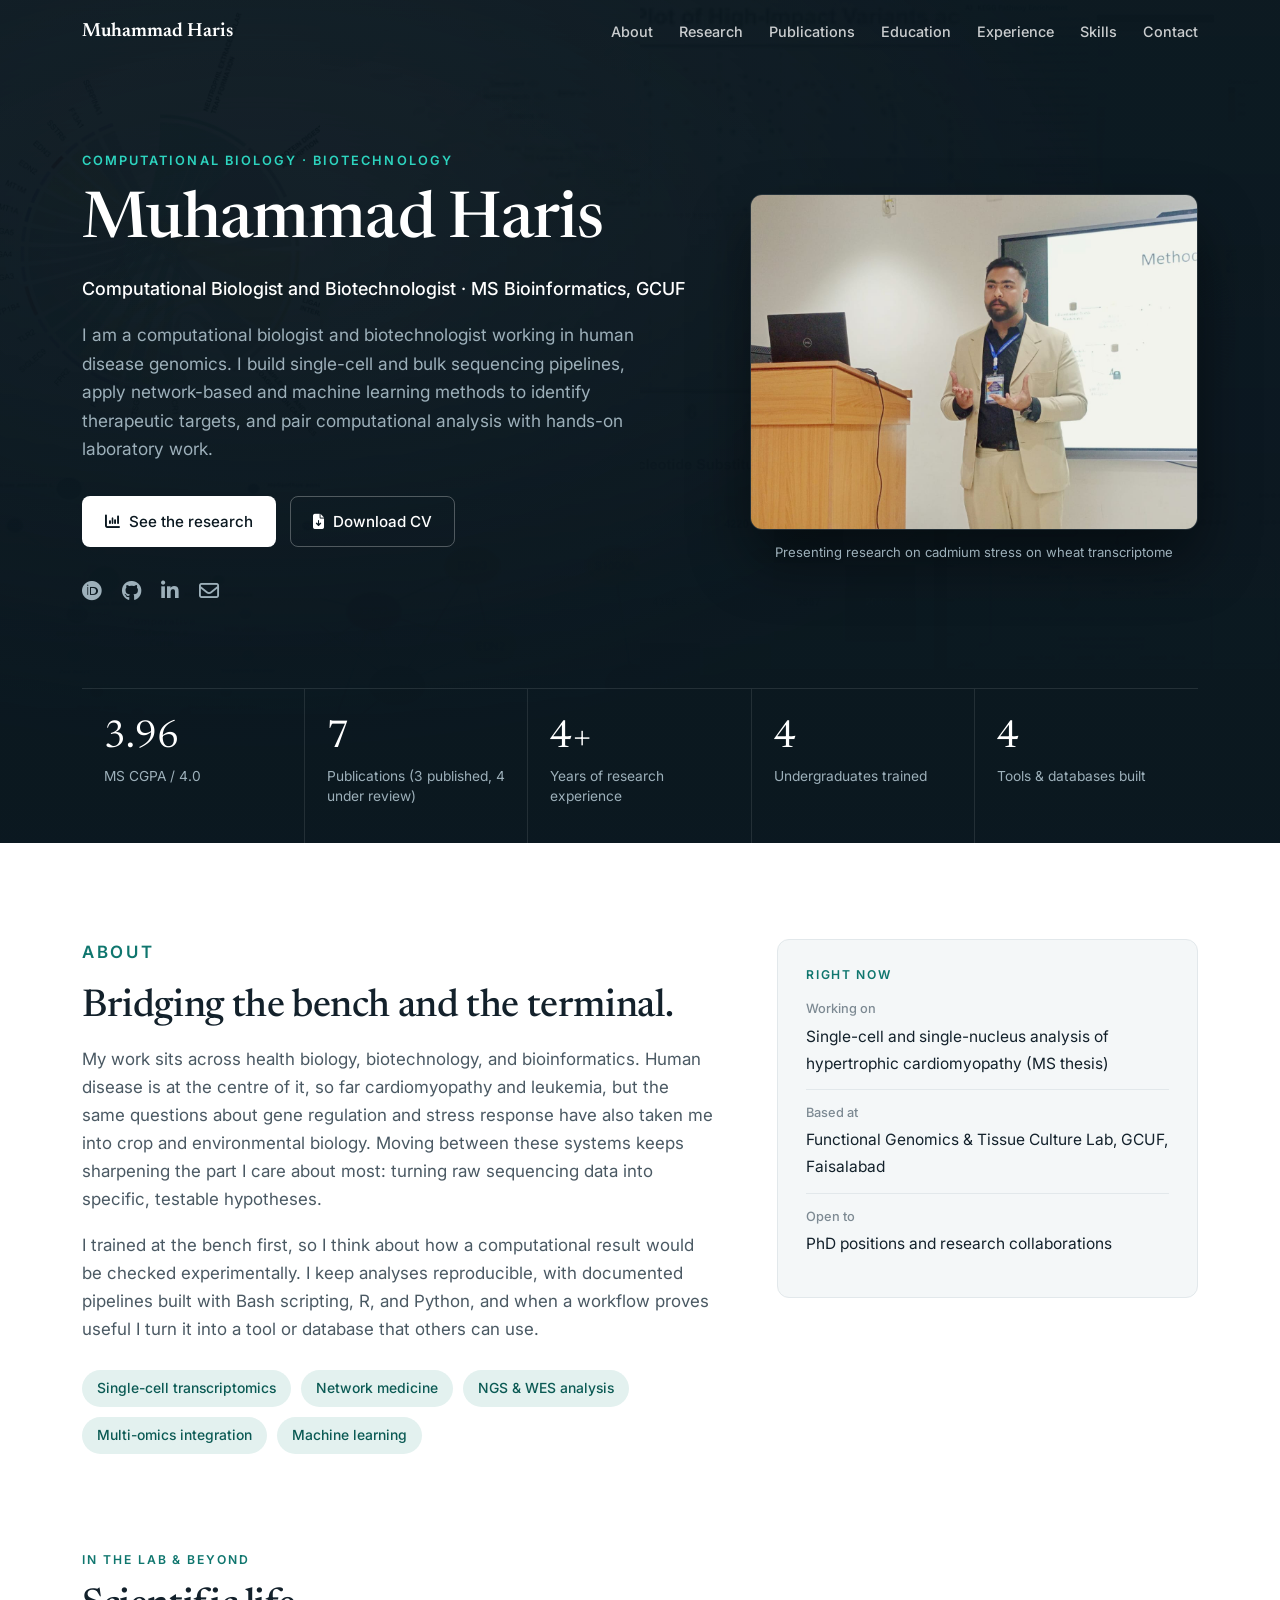
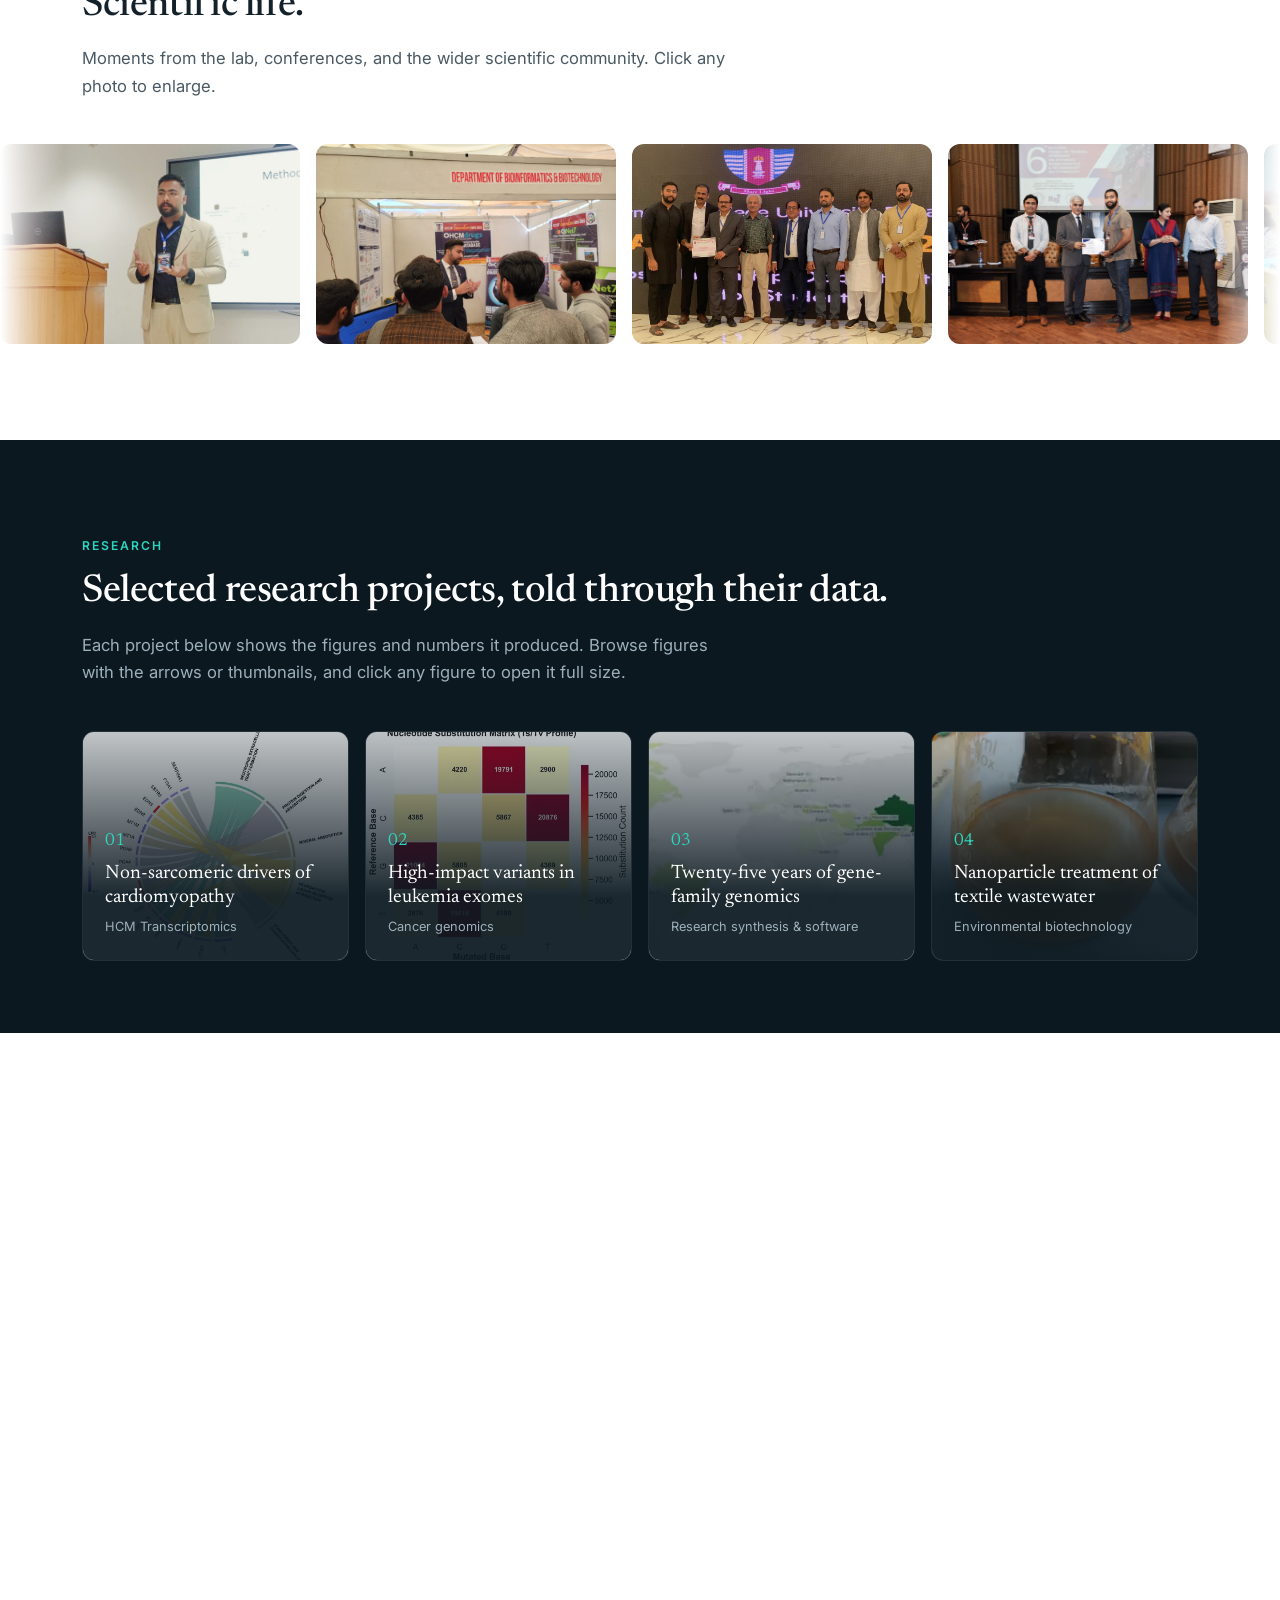
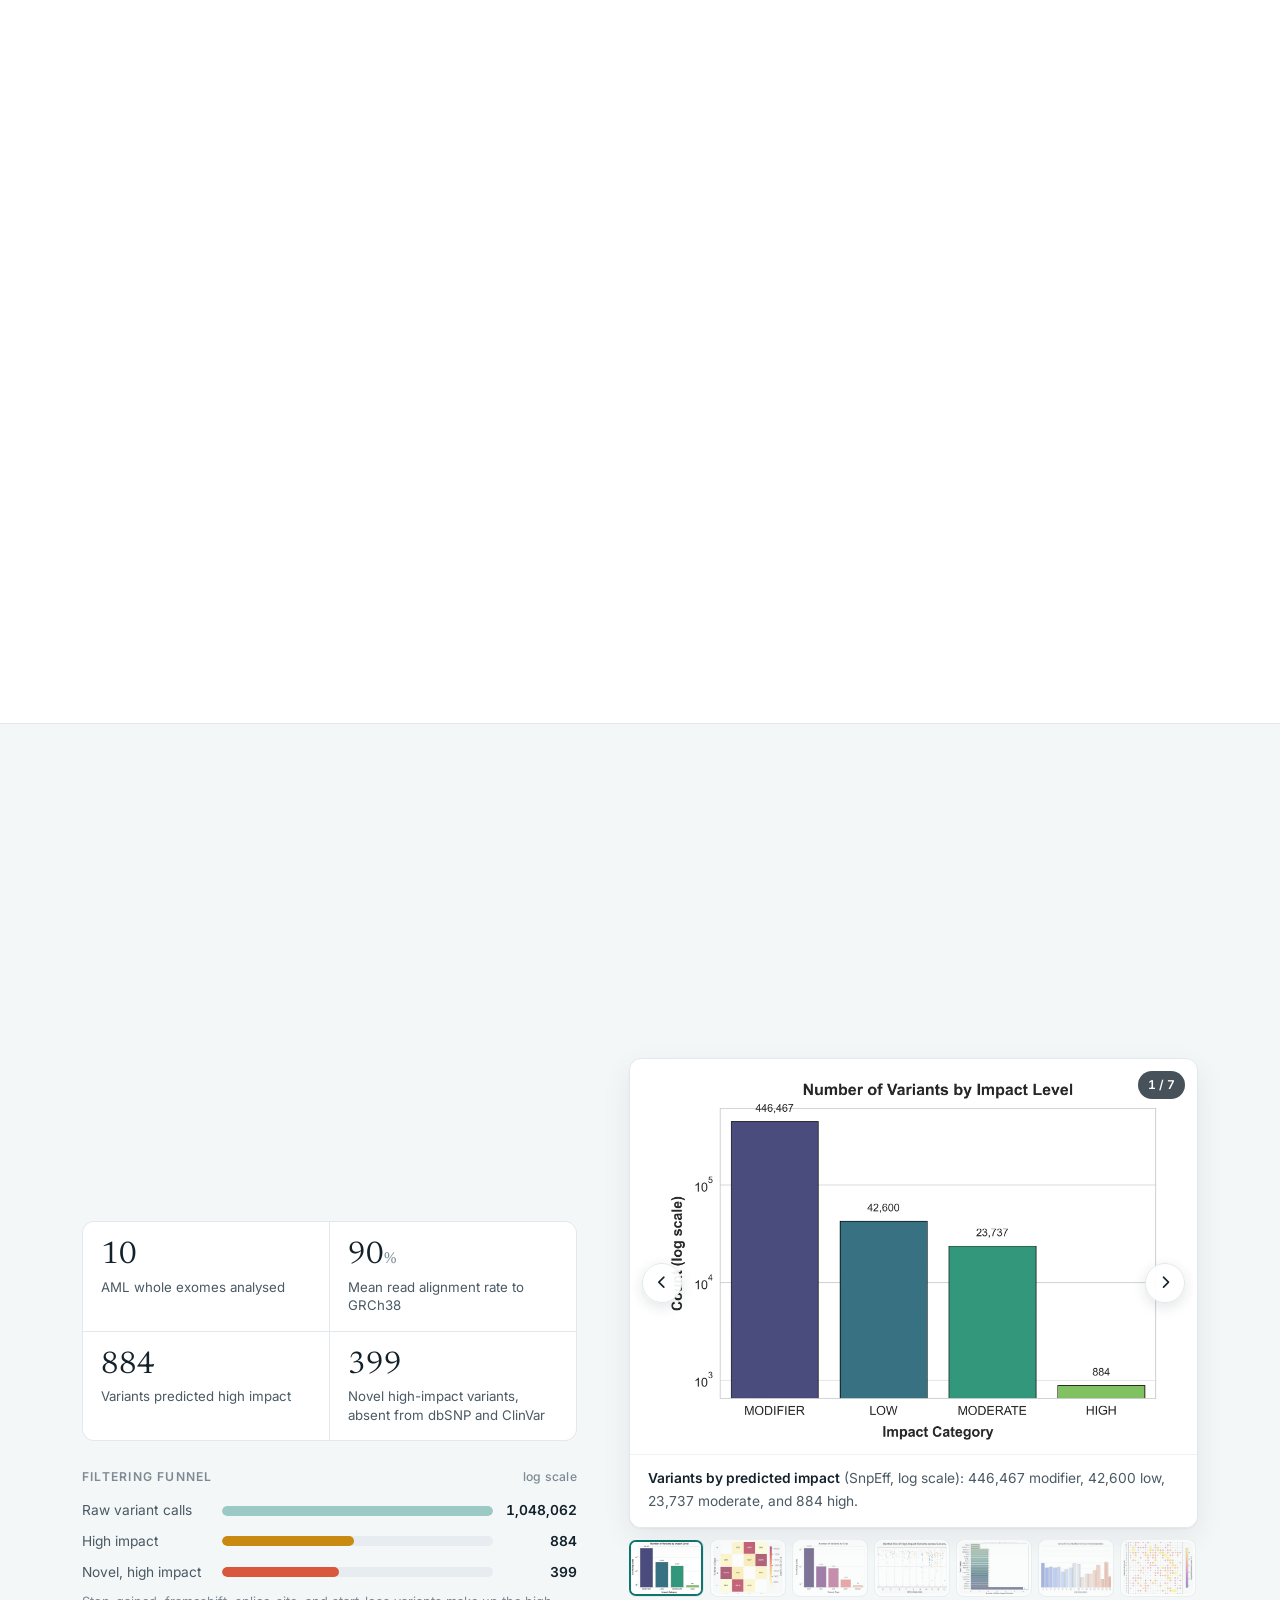
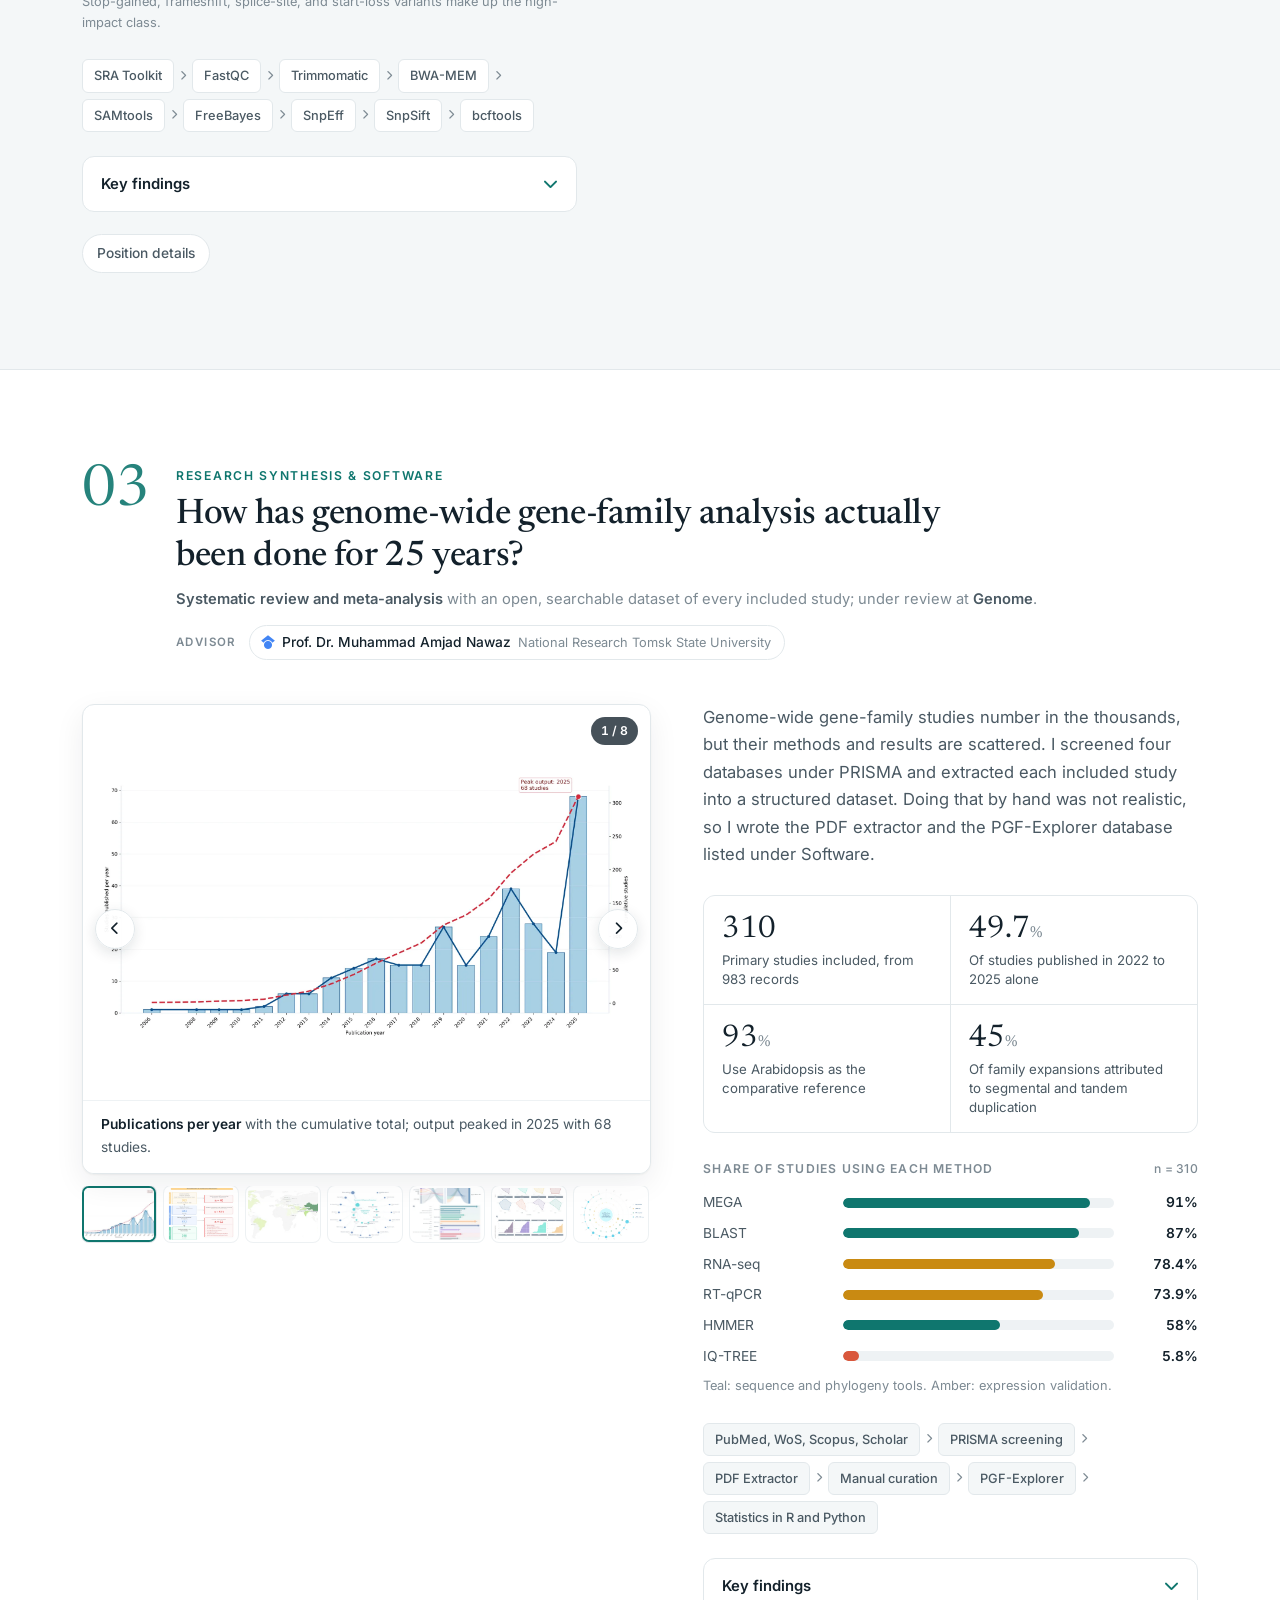
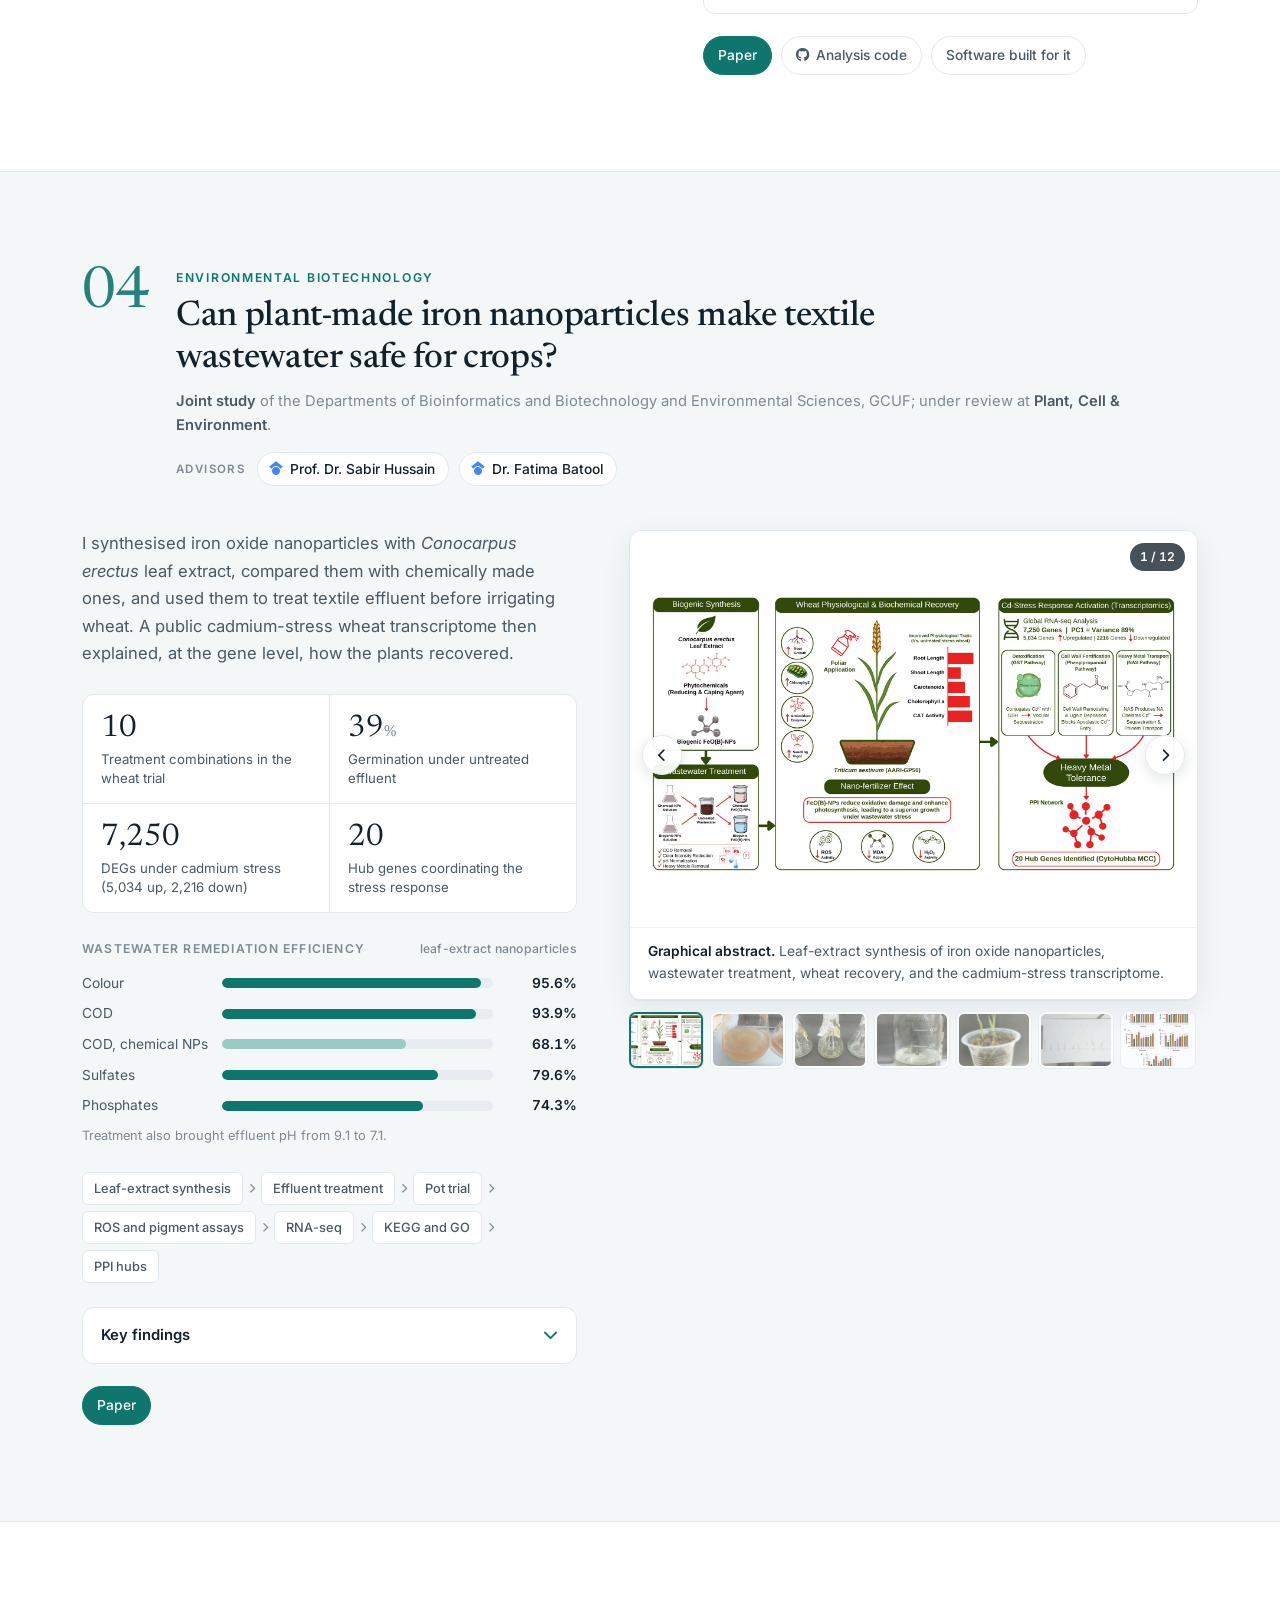
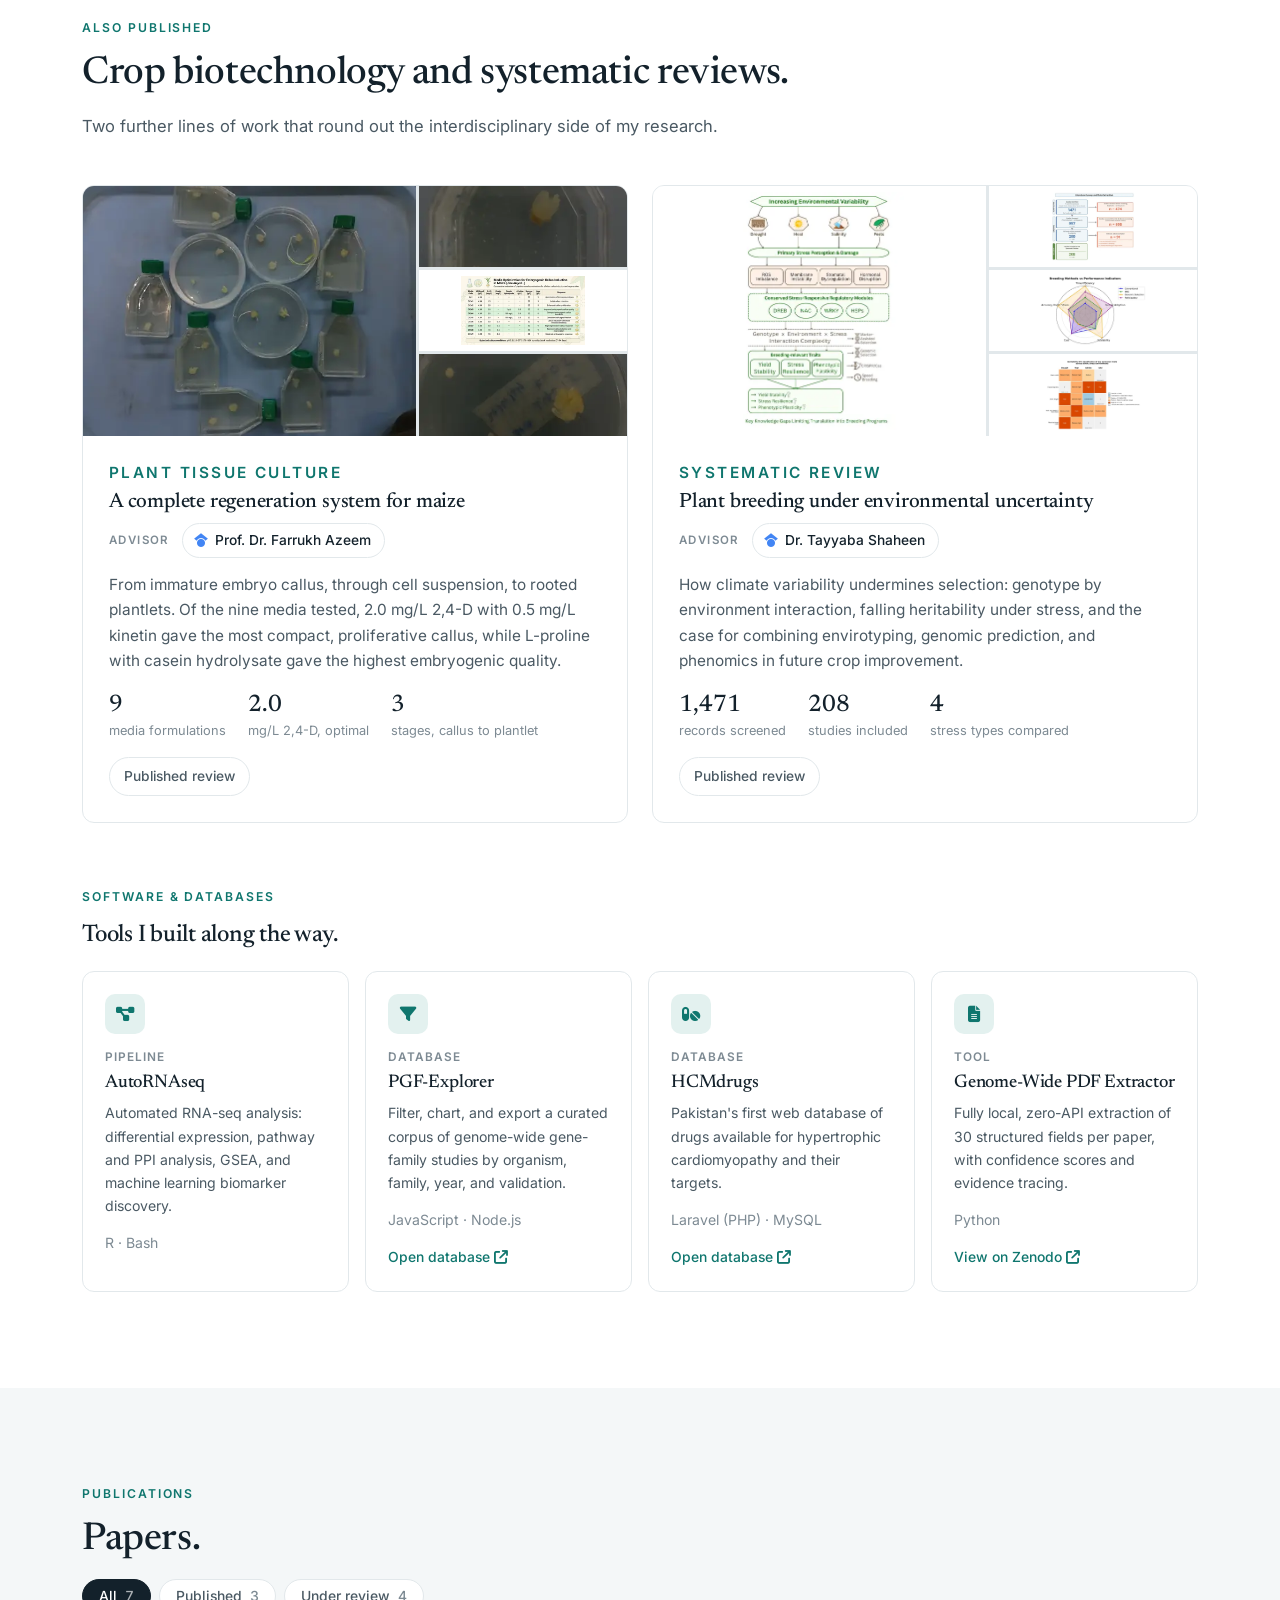
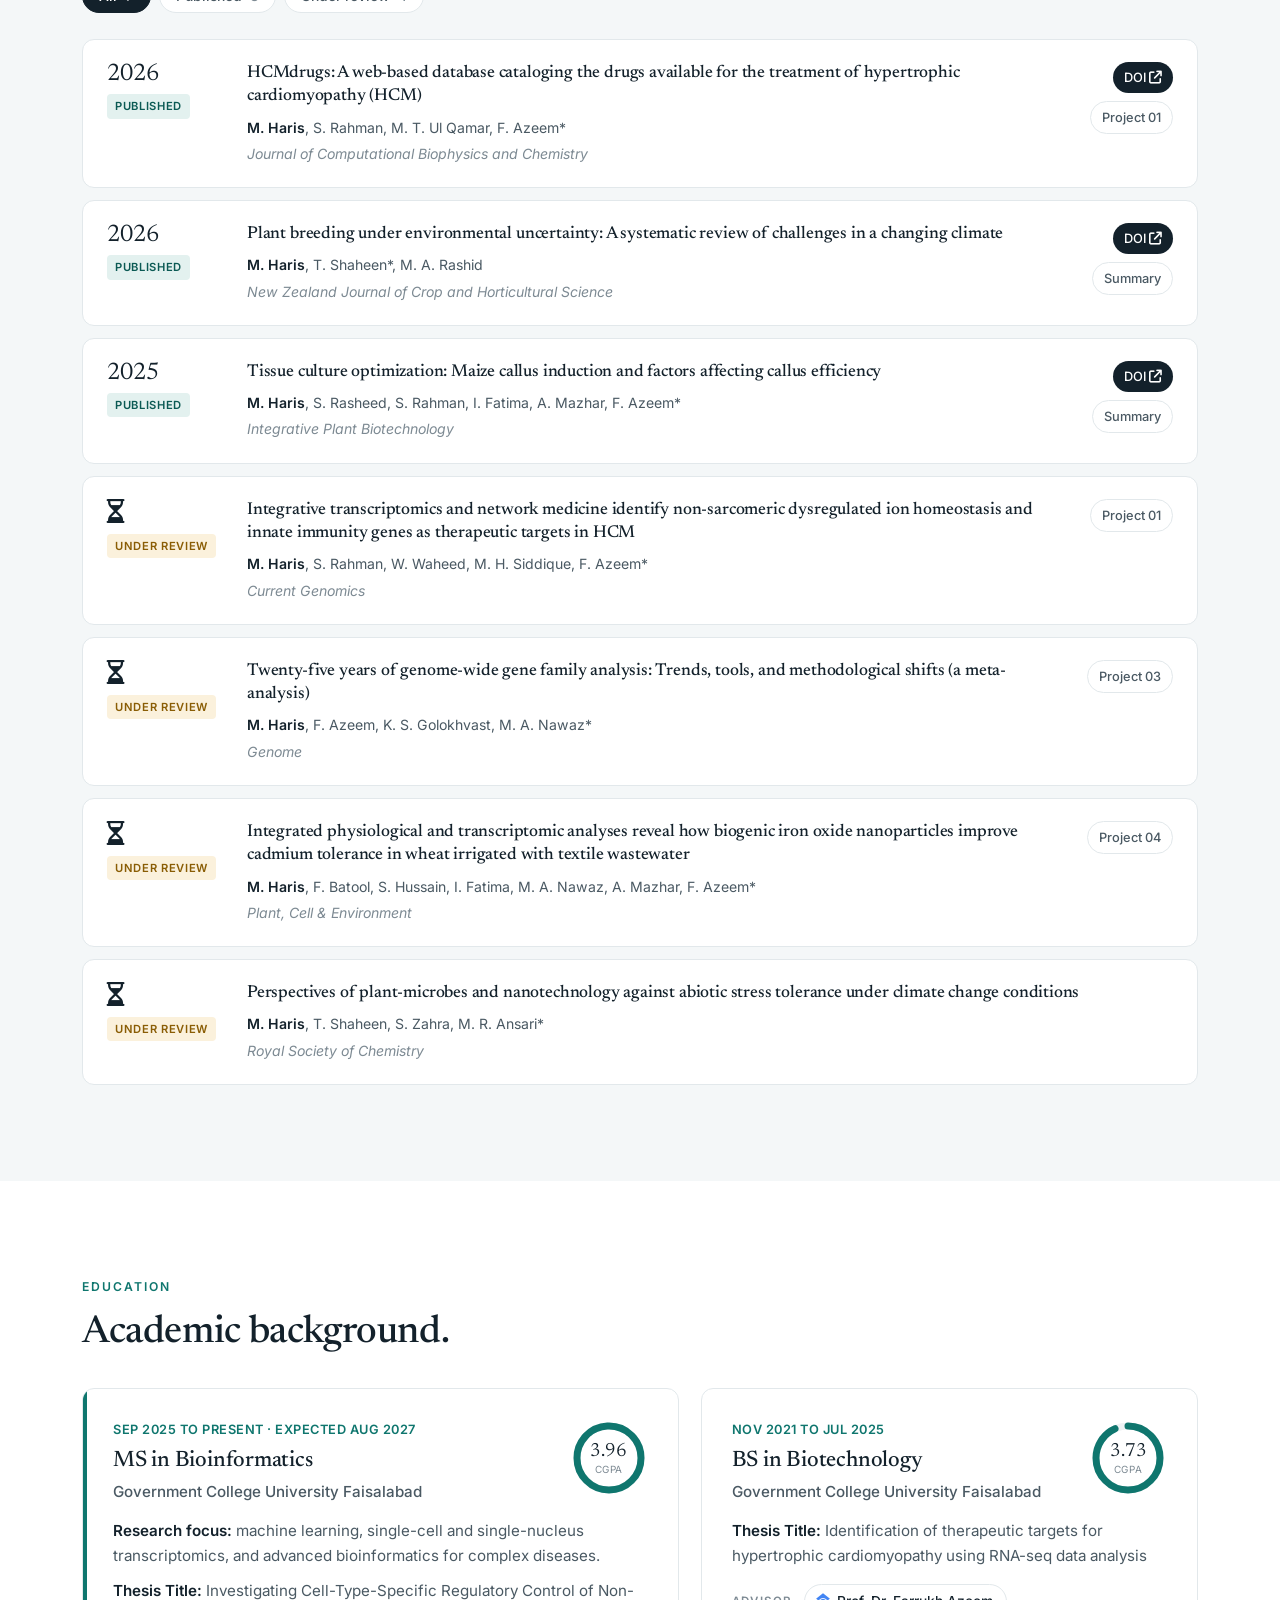
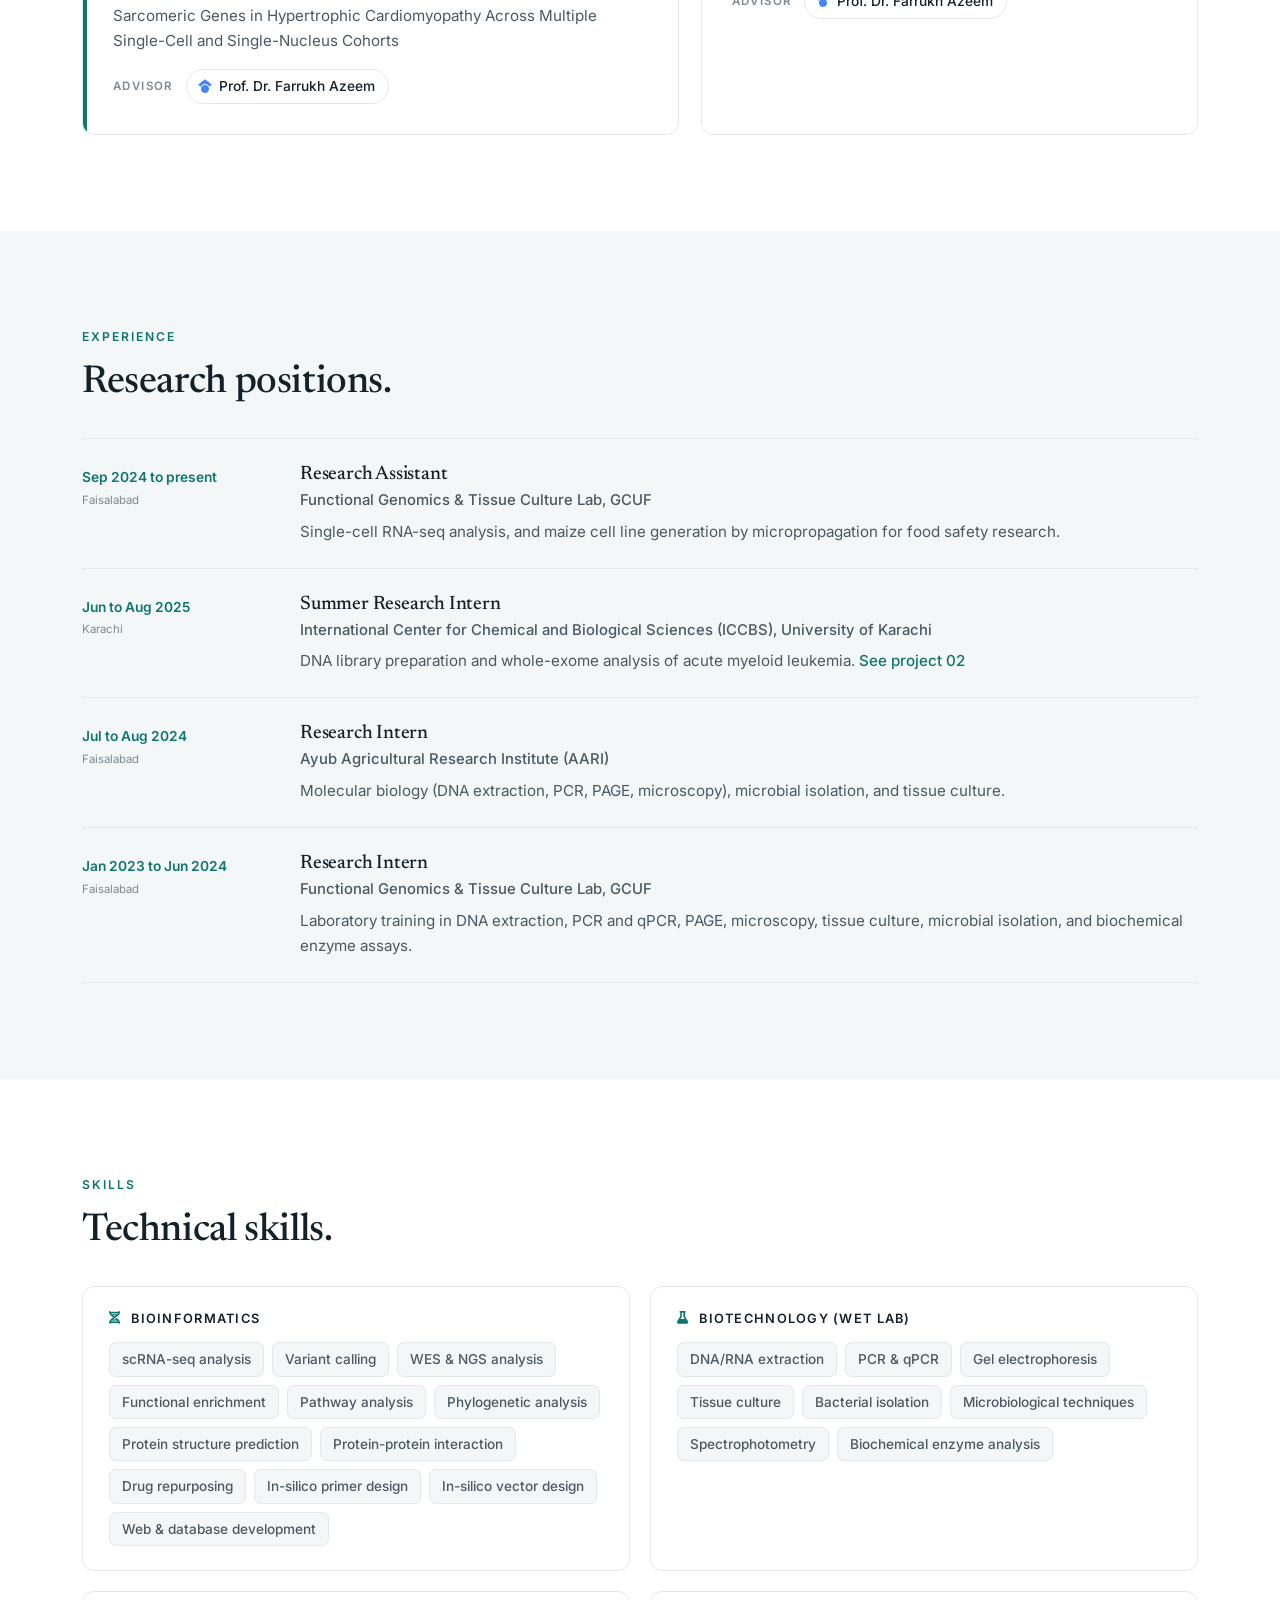
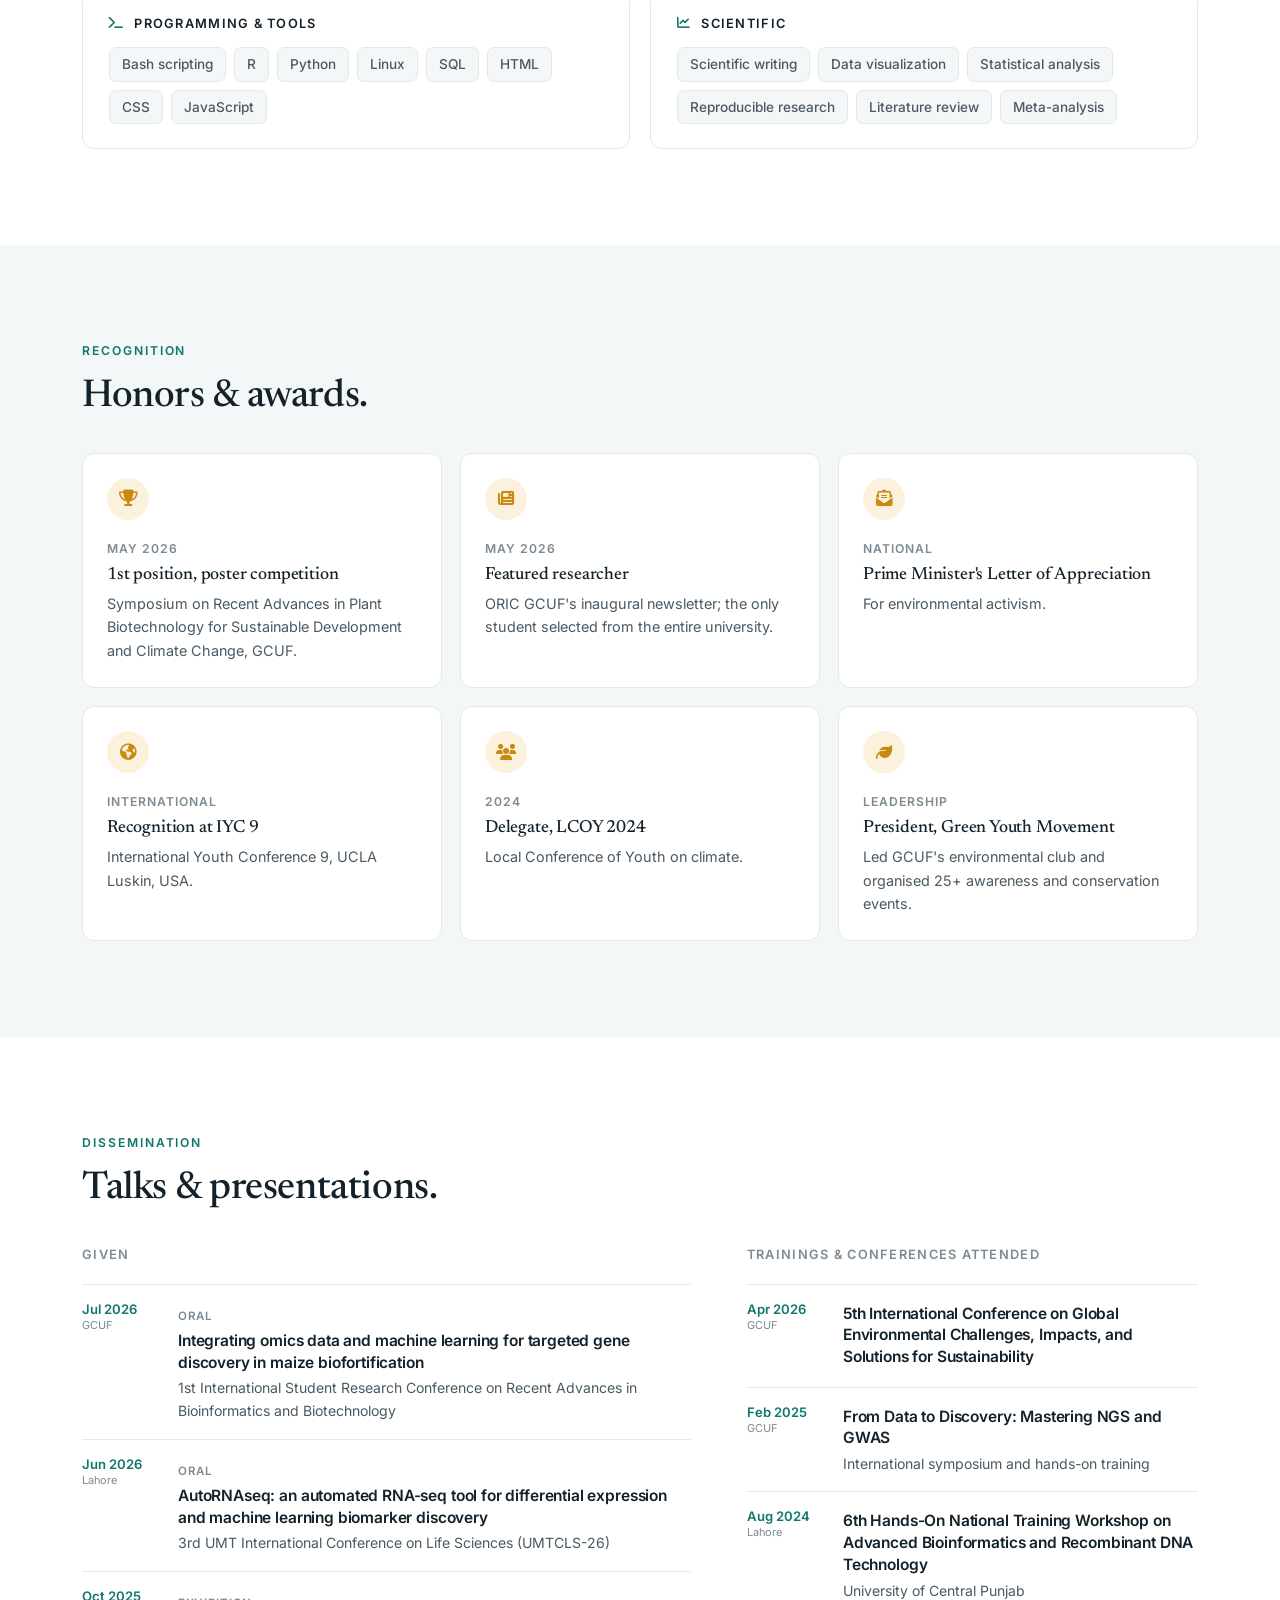
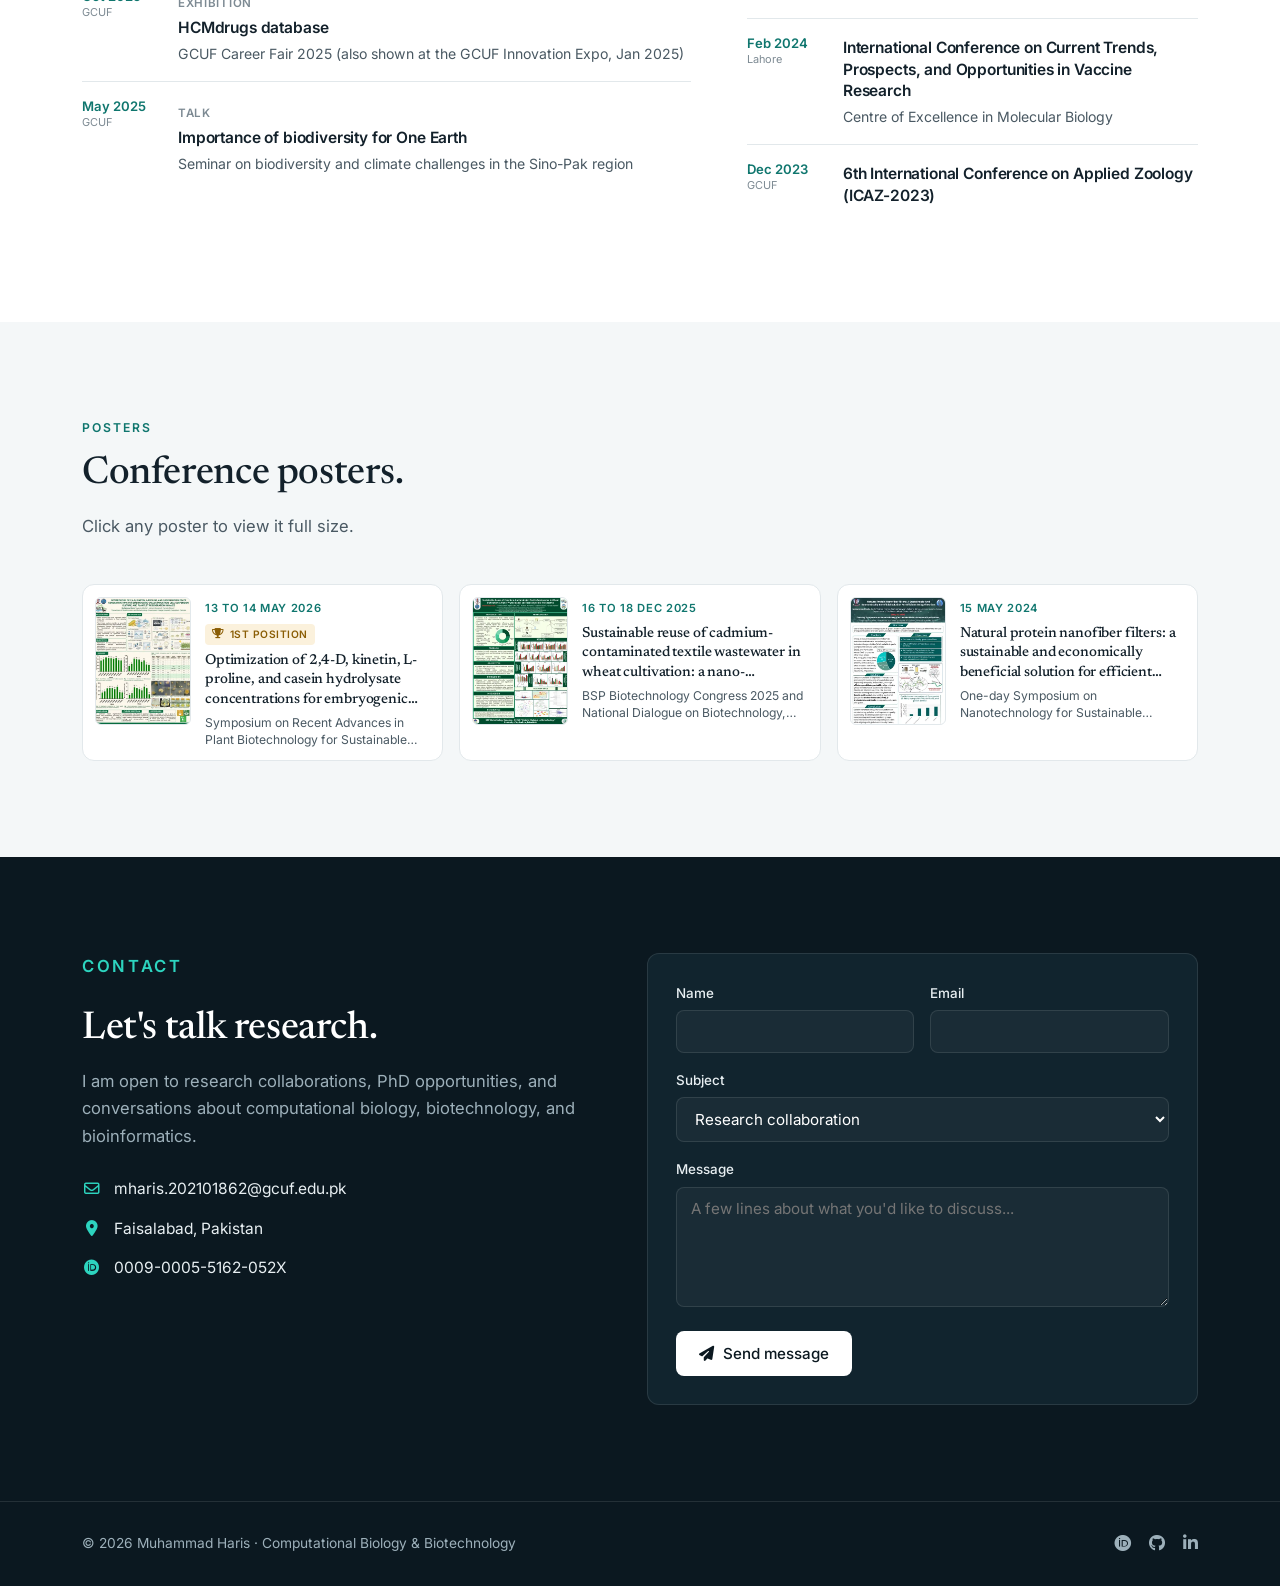
==== commit 00b9a883: "changes" ====
--- a/index.html
+++ b/index.html
@@ -1309,13 +1309,13 @@
             <p class="section-intro" data-reveal>Click any poster to view it full size.</p>
             <div class="poster-grid" data-gallery="posters">
                 <figure class="poster-card" data-reveal>
-                    <button class="poster-img" data-src="fig/mz-poster.webp" data-cap="Maize regeneration poster, May 2026">
-                        <img src="fig/t/mz-poster.webp" alt="Poster: Maize regeneration poster, May 2026" loading="lazy">
+                    <button class="poster-img" data-src="fig/poster-maize.webp" data-cap="Maize regeneration poster, May 2026">
+                        <img src="fig/t/poster-maize.webp" alt="Poster: Maize regeneration poster, May 2026" loading="lazy">
                         <span class="poster-zoom"><i class="fa-solid fa-magnifying-glass-plus"></i></span>
                     </button>
                     <figcaption>
                         <div class="poster-meta"><span class="poster-date">13 to 14 May 2026</span><span class="poster-award"><i class="fa-solid fa-trophy"></i> 1st position</span></div>
-                        <h3 title="Optimization of 2,4-D, kinetin, L-proline, and casein hydrolysate concentrations for embryogenic callus induction, cell suspension culture, and plantlet regeneration in maize (Zea mays L.)">Optimization of 2,4-D, kinetin, L-proline, and casein hydrolysate concentrations for embryogenic callus induction, cell suspension culture, and plantlet regeneration in maize (<i>Zea mays</i> L.)</h3>
+                        <h3 title="Optimization of 2,4-D, kinetin, L-proline, and casein hydrolysate concentrations for embryogenic callus induction, cell suspension culture, and plantlet regeneration in maize">Optimization of 2,4-D, kinetin, L-proline, and casein hydrolysate concentrations for embryogenic callus induction, cell suspension culture, and plantlet regeneration in maize</h3>
                         <p title="Symposium on Recent Advances in Plant Biotechnology for Sustainable Development and Climate Change, GCUF">Symposium on Recent Advances in Plant Biotechnology for Sustainable Development and Climate Change, GCUF</p>
                     </figcaption>
                 </figure>
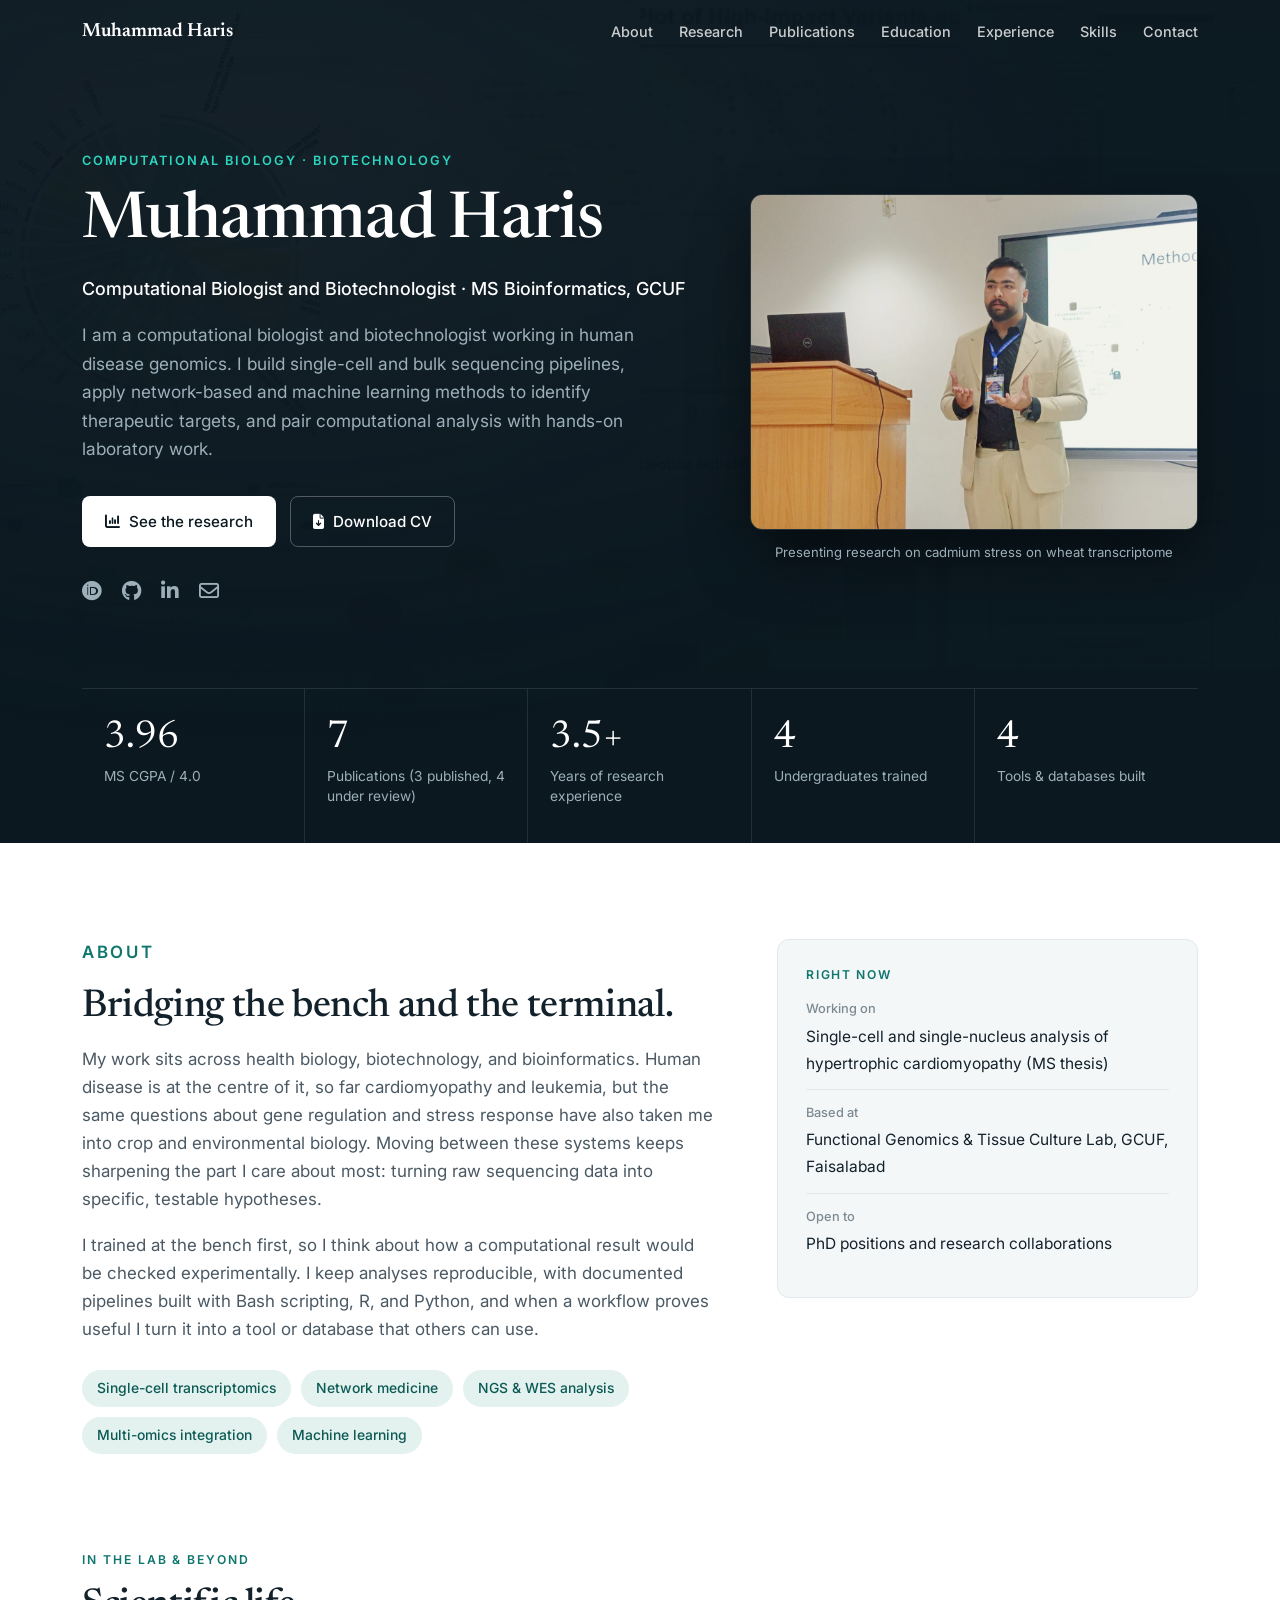
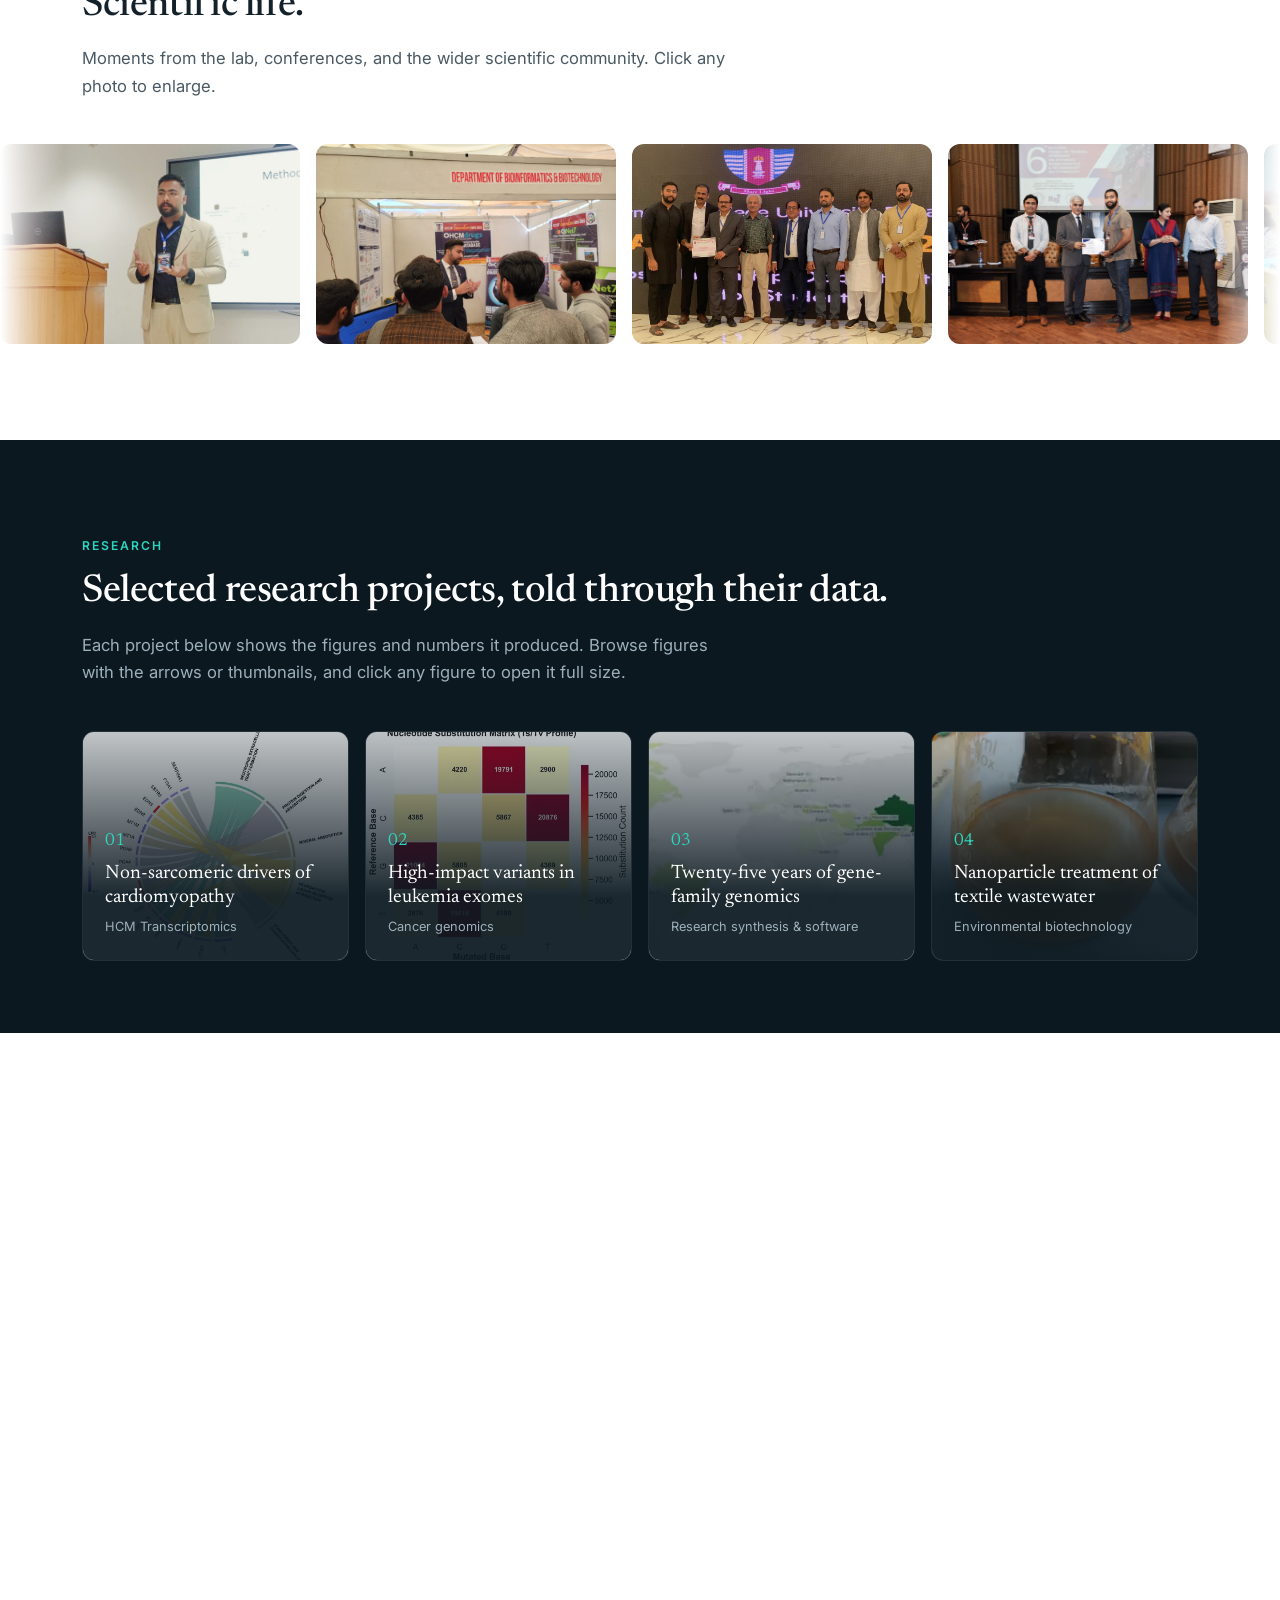
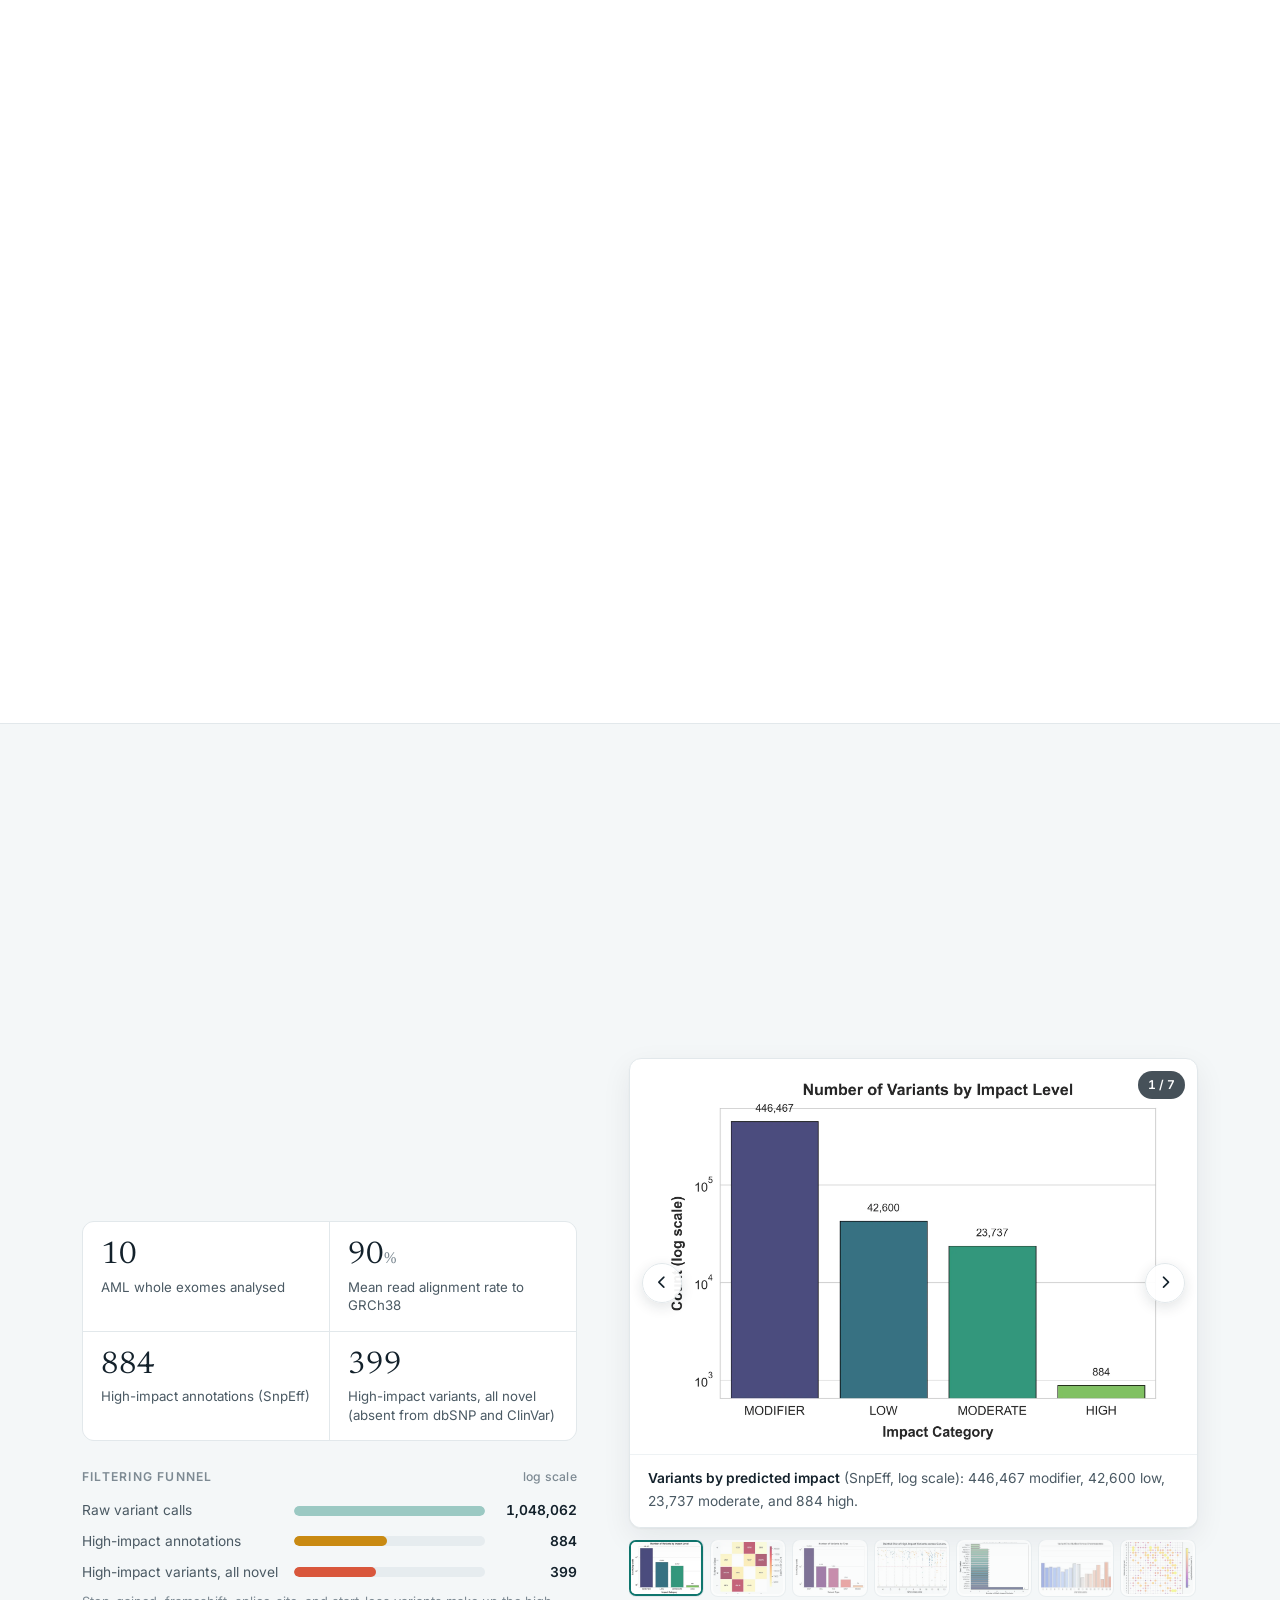
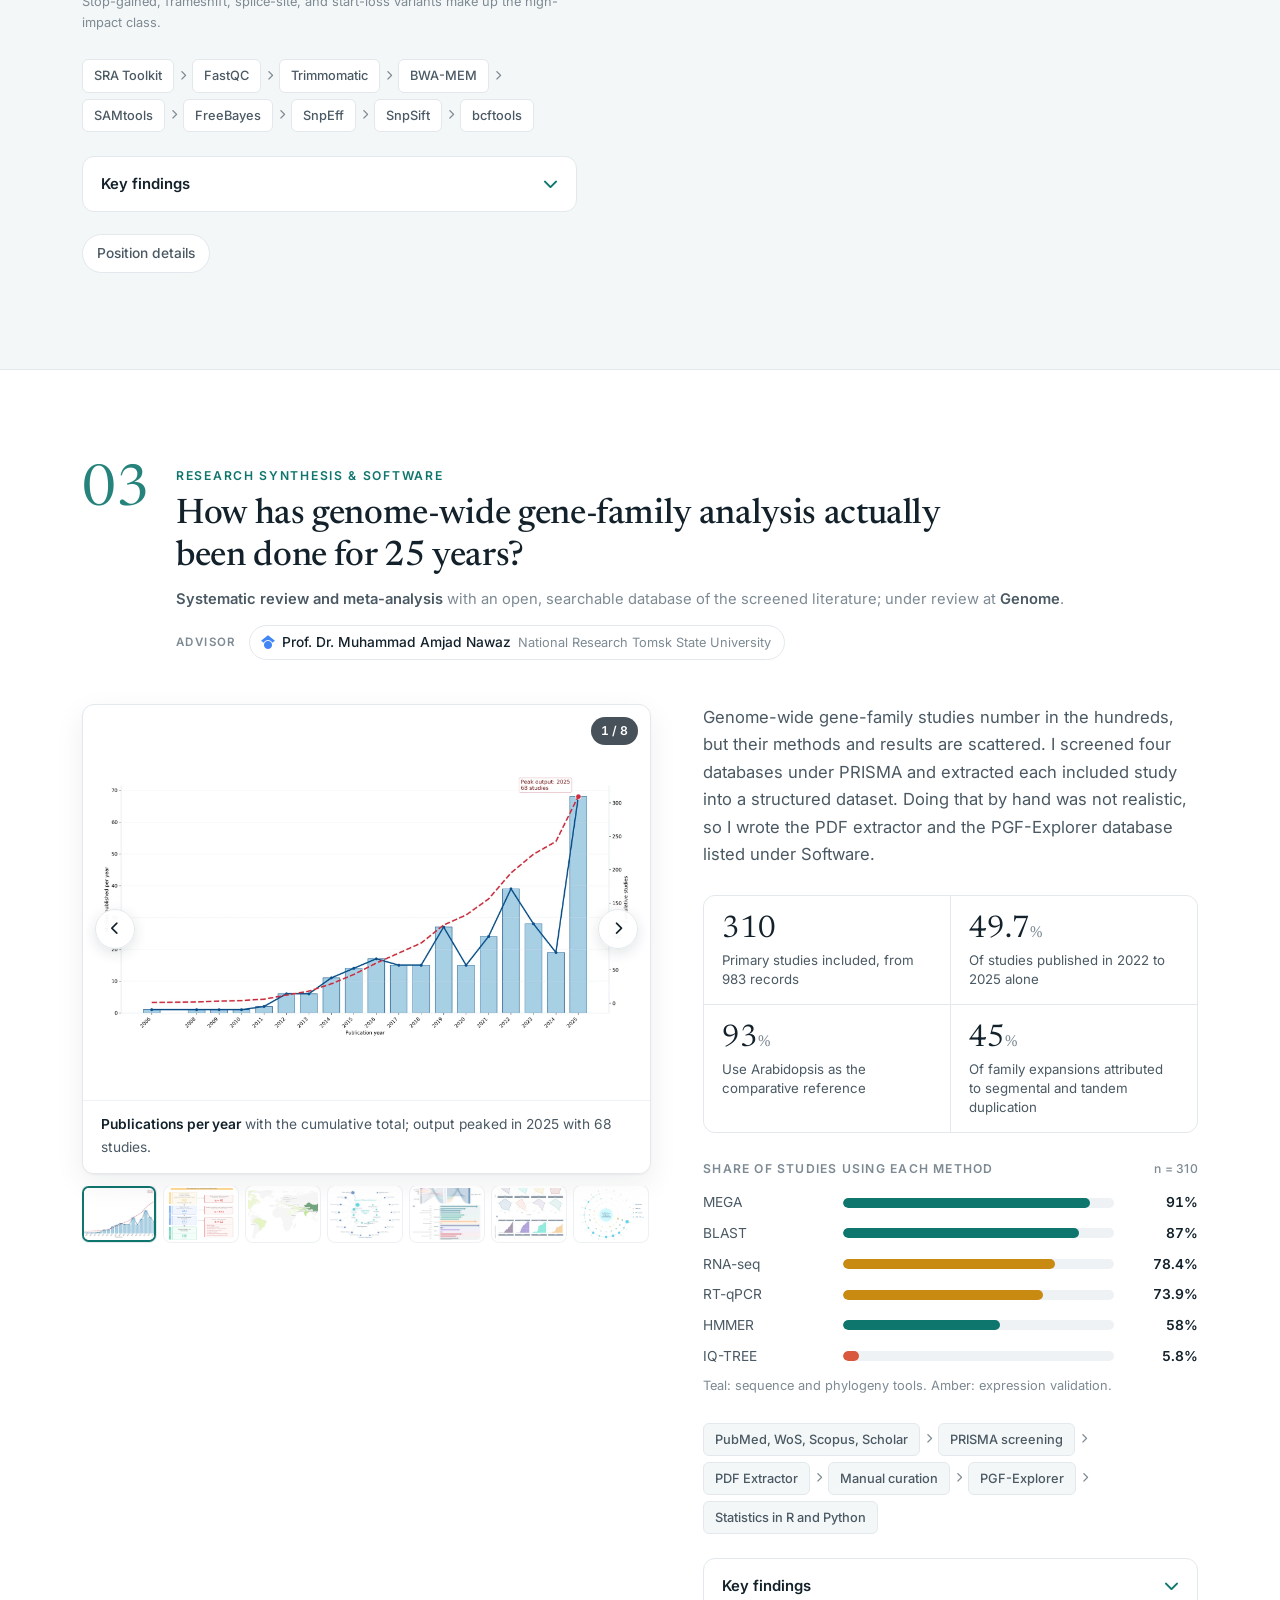
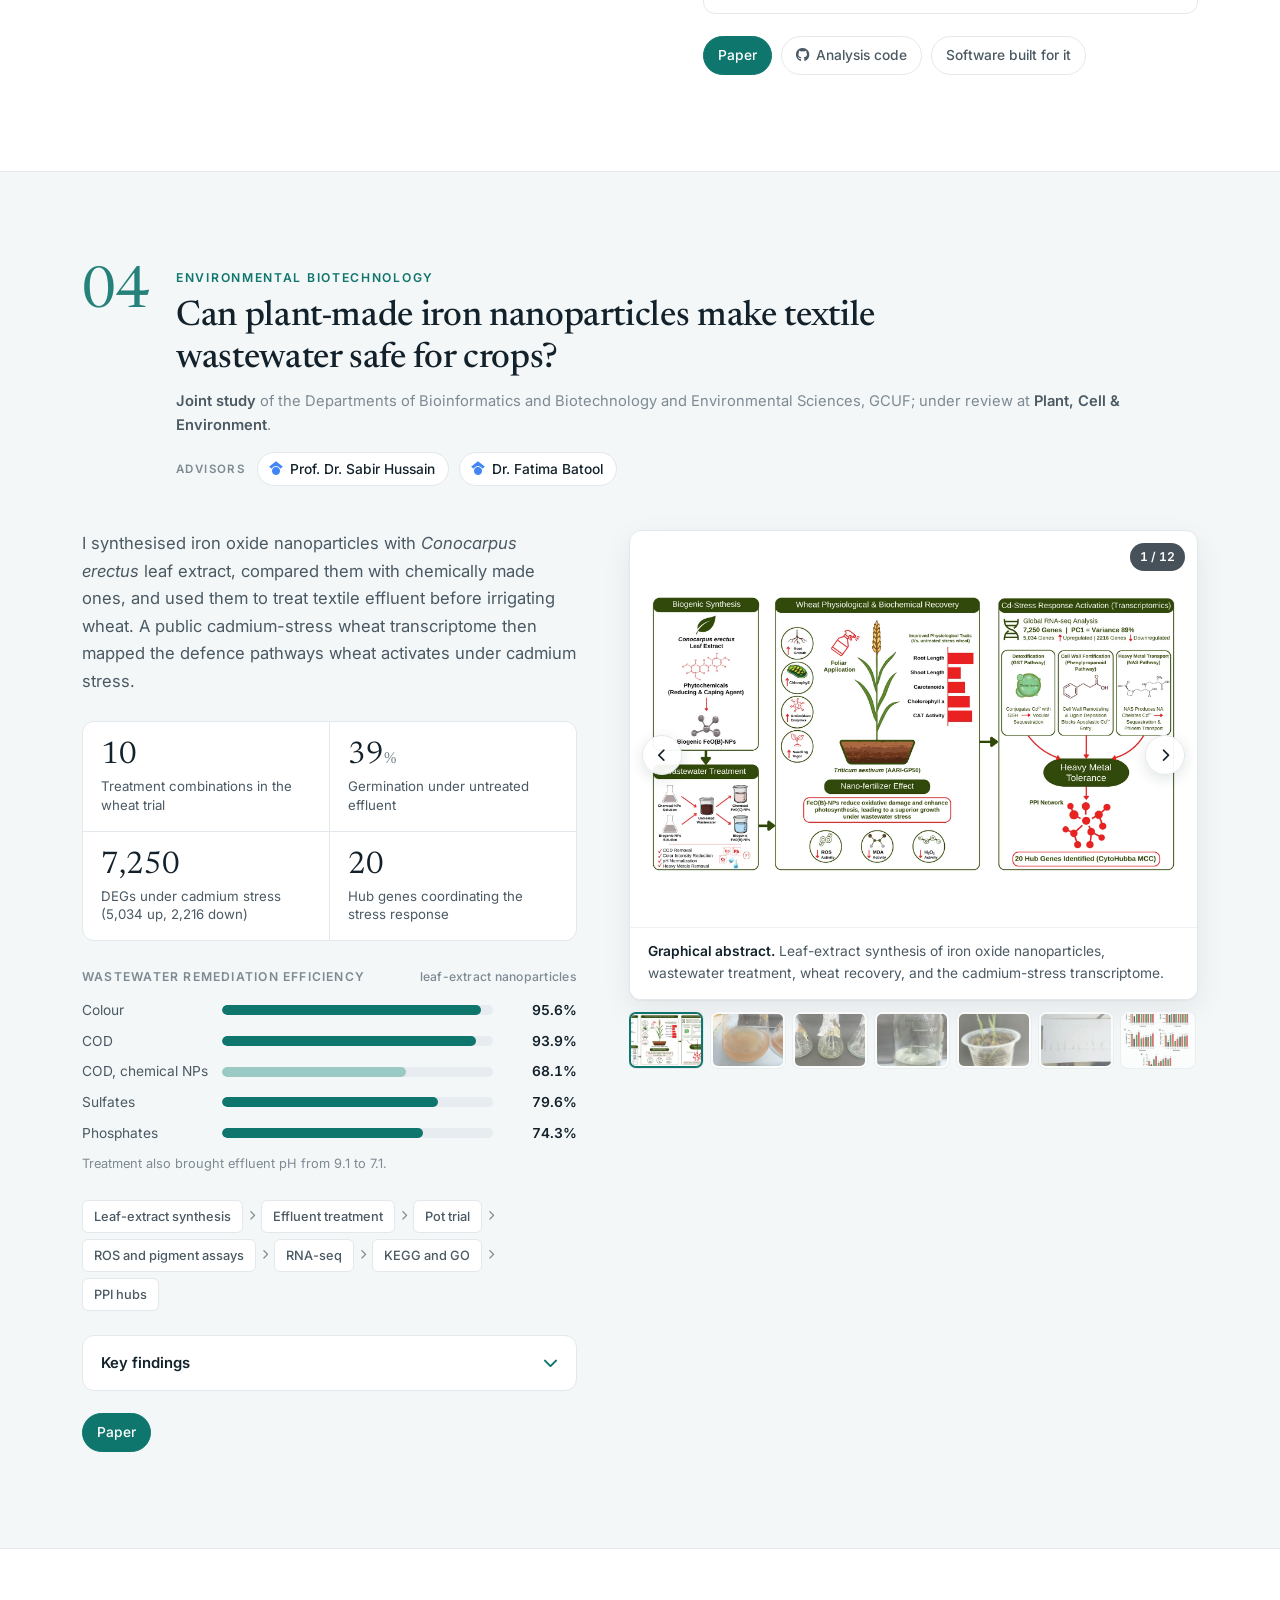
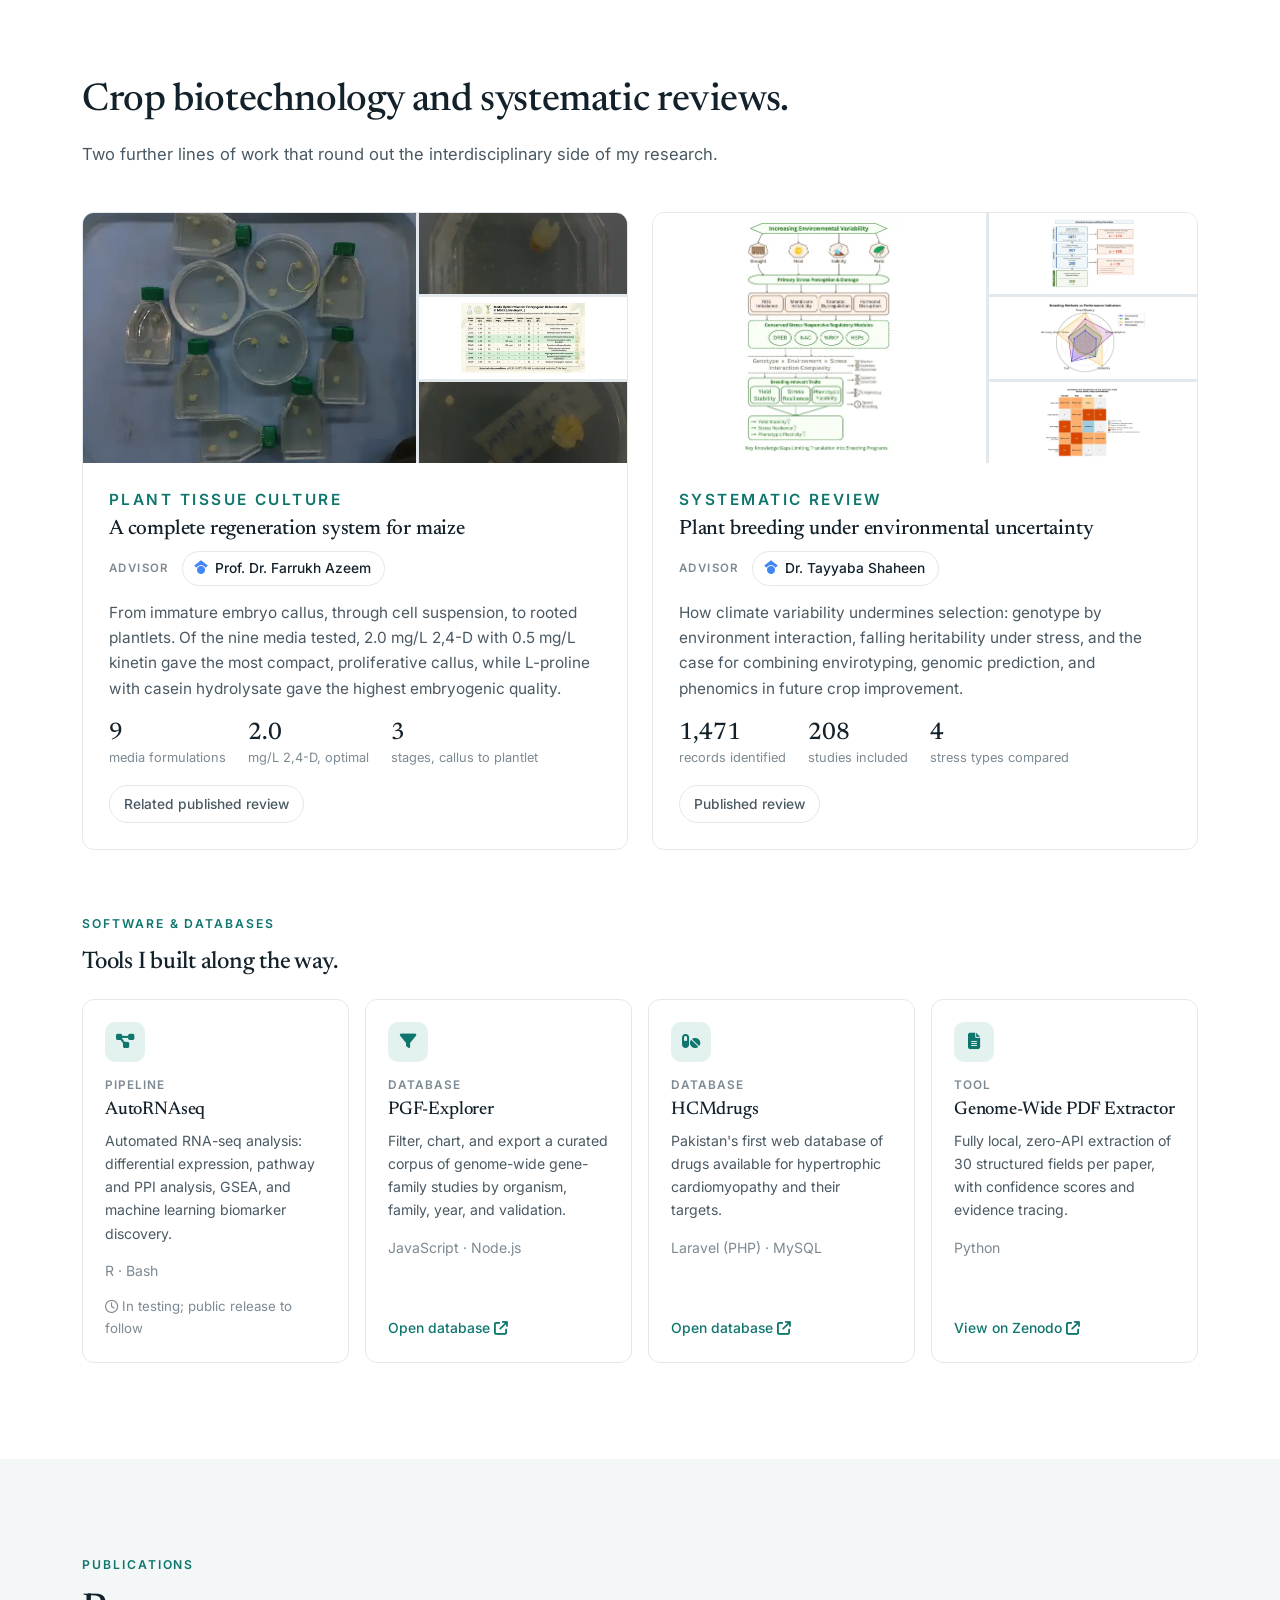
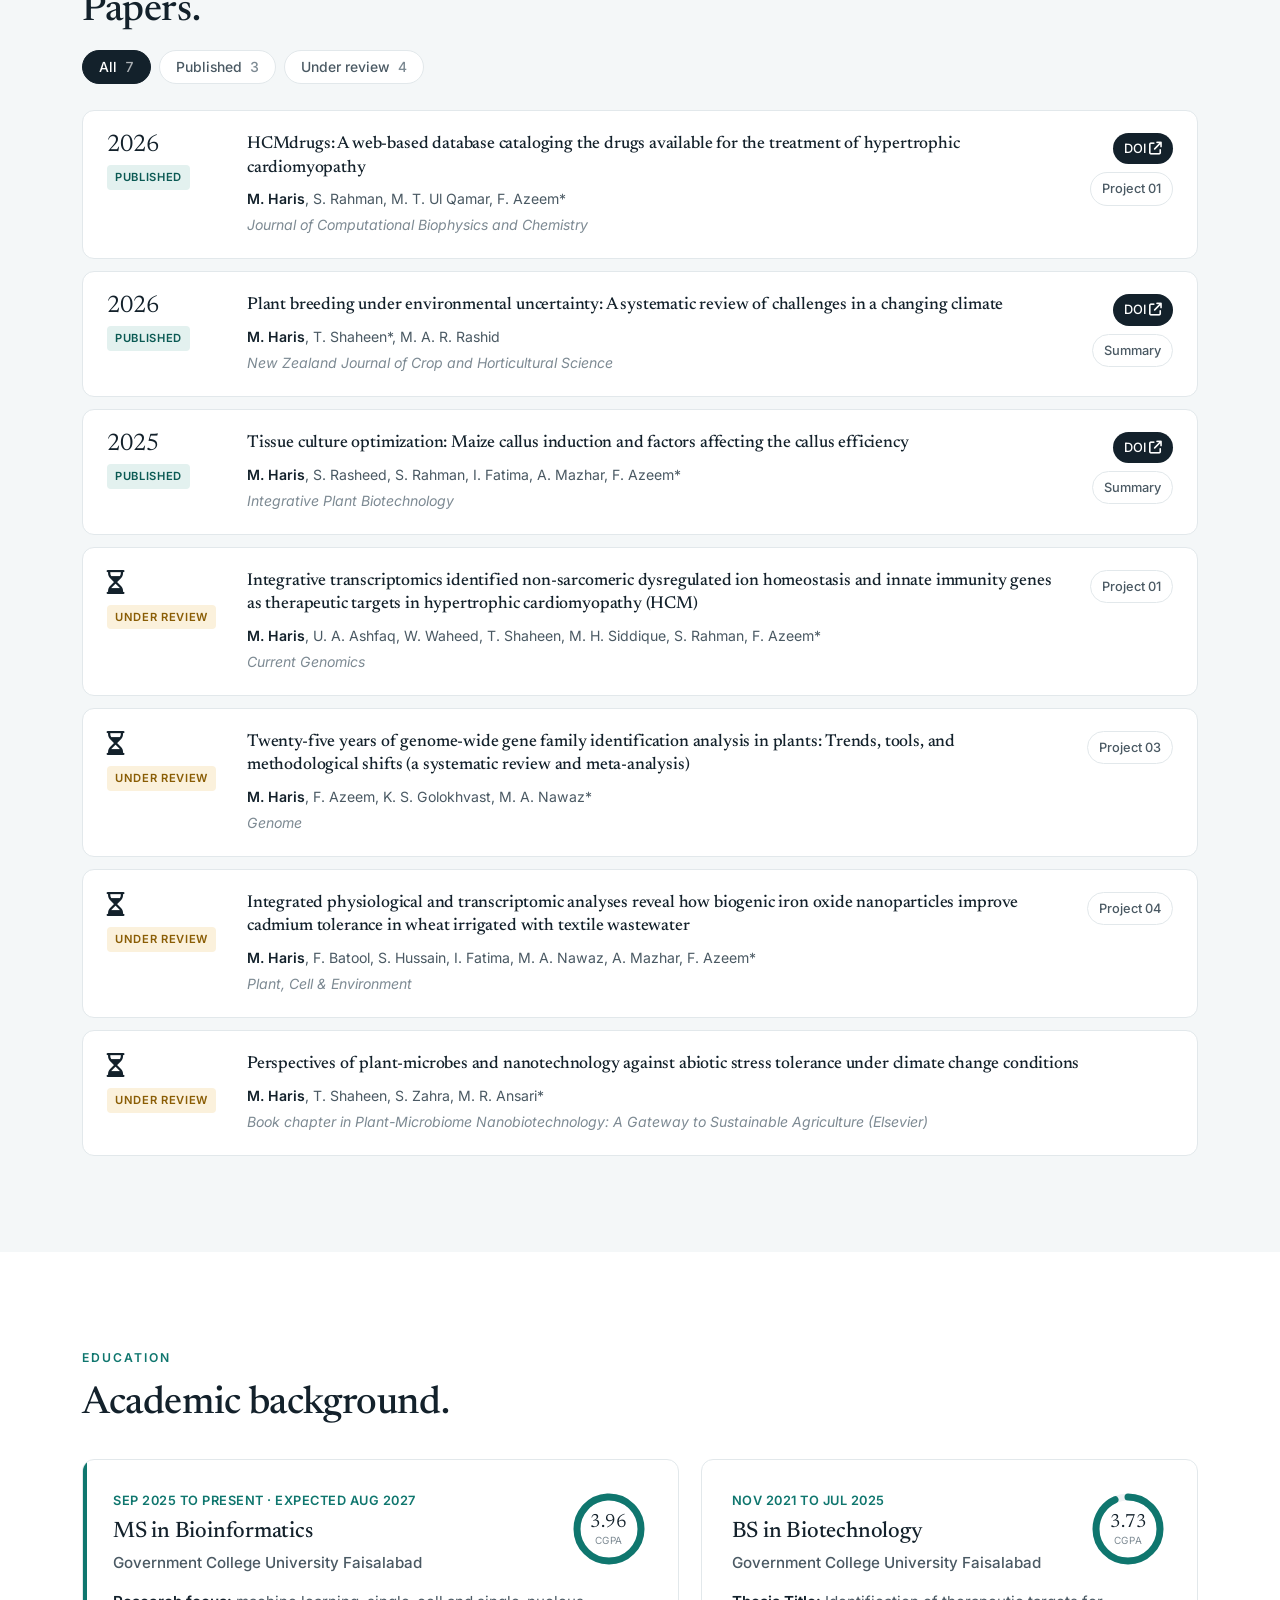
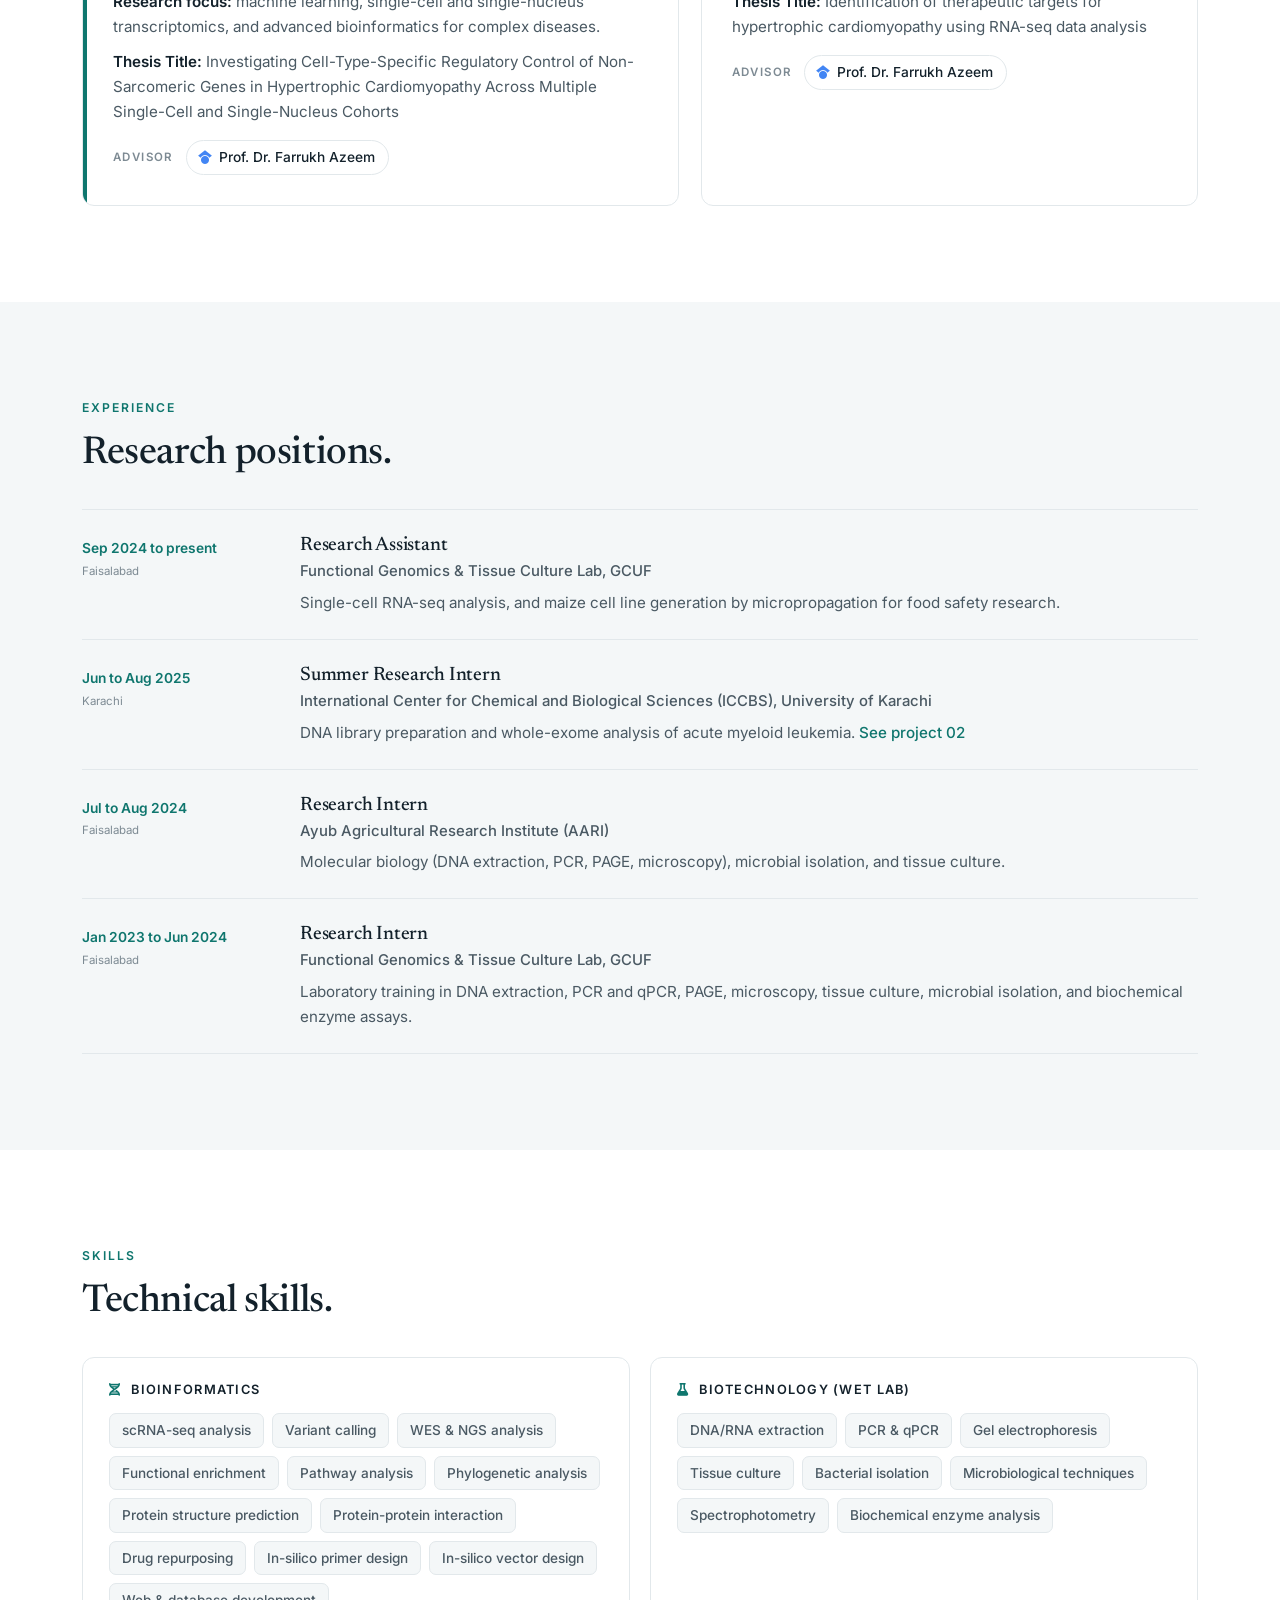
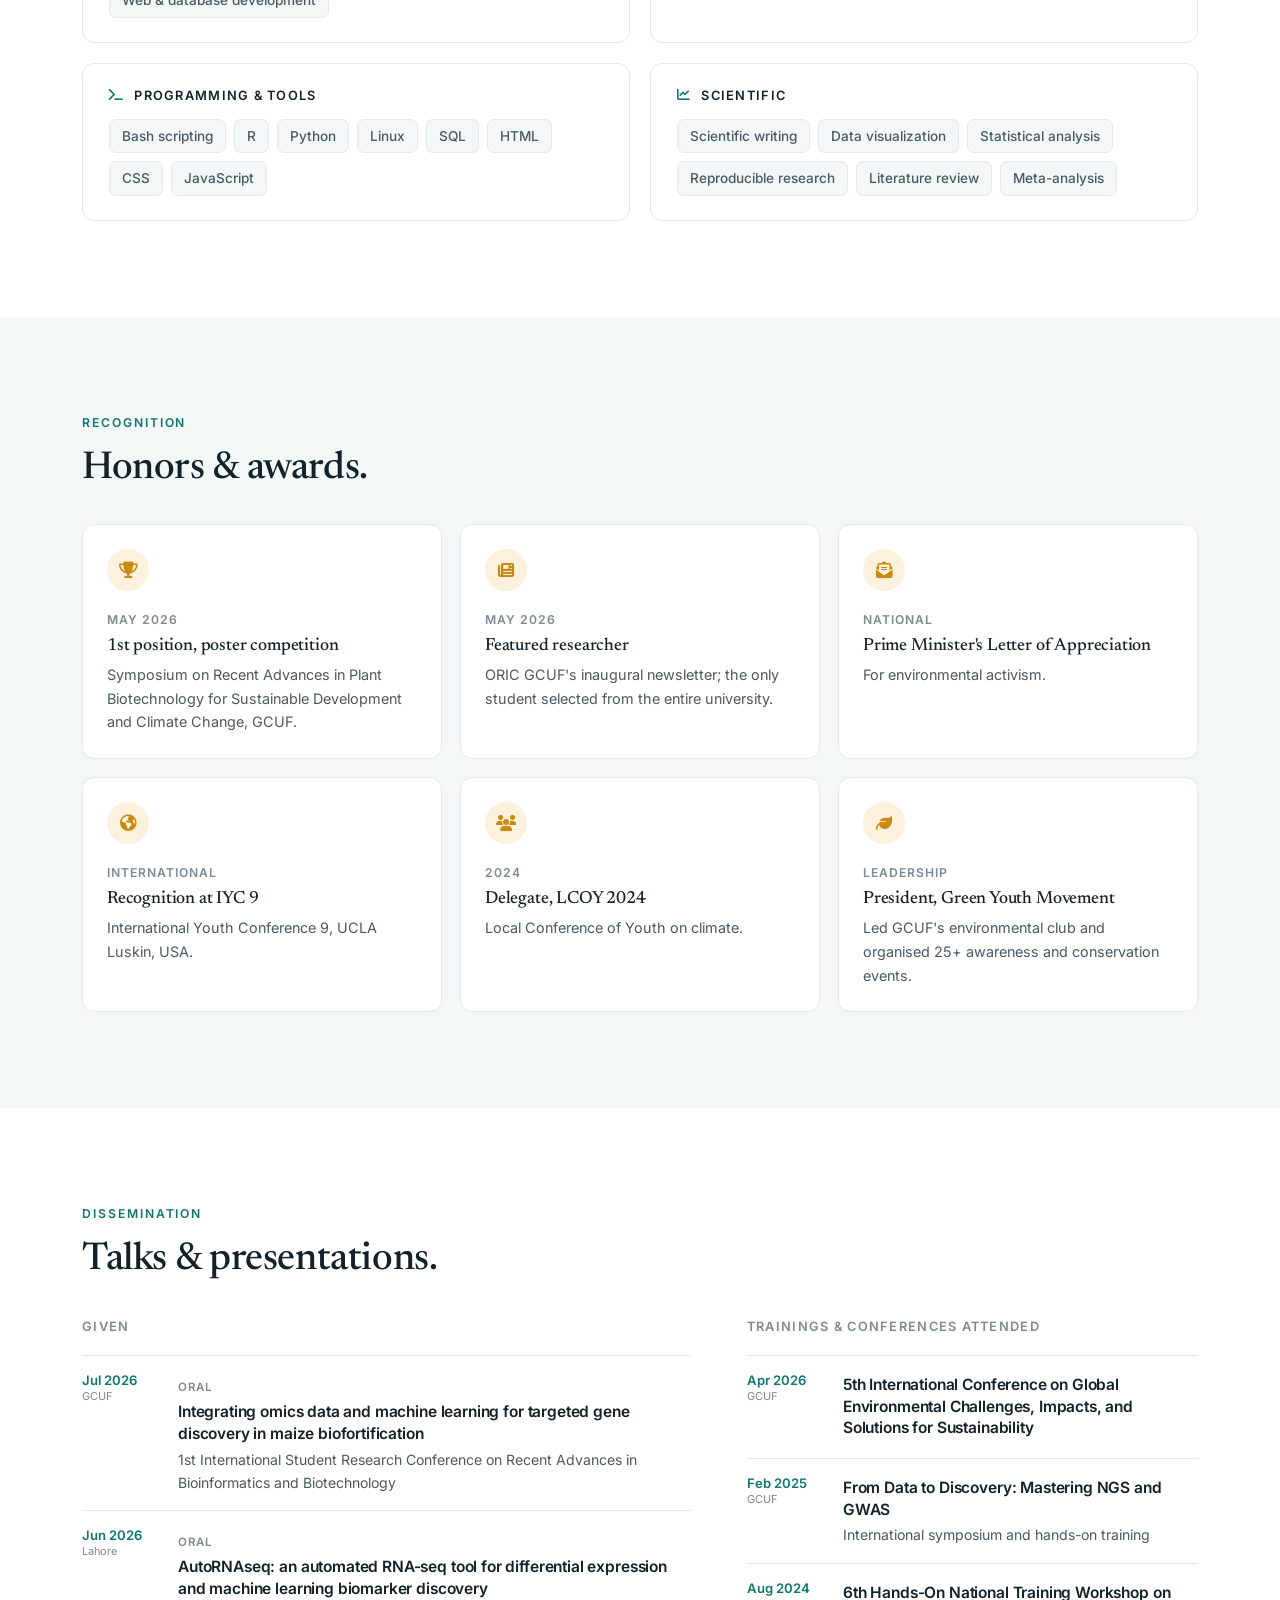
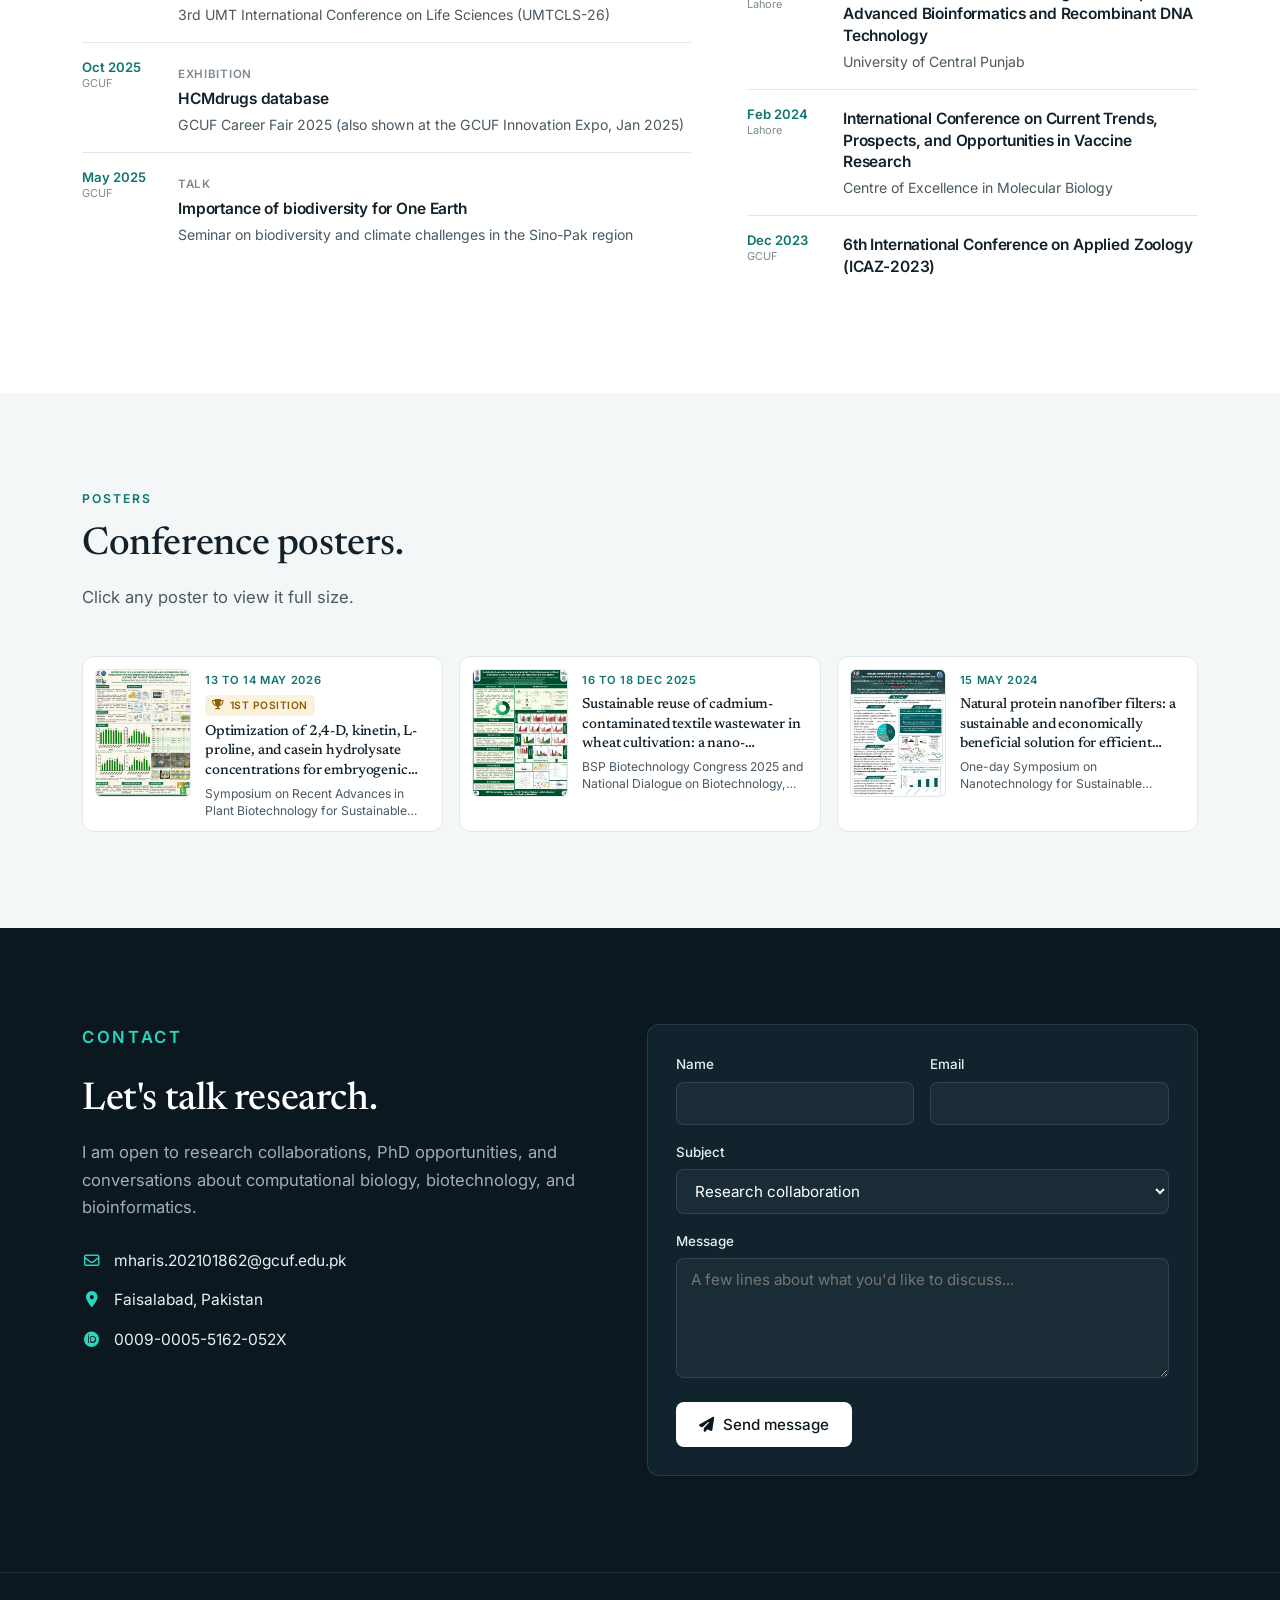
==== commit ad8e5881: "changes" ====
--- a/index.html
+++ b/index.html
@@ -98,7 +98,7 @@
                     <div class="stat-label">Publications (3 published, 4 under review)</div>
                 </div>
                 <div class="stat-cell">
-                    <div class="stat-num" data-count="4" data-suffix="+">4+</div>
+                    <div class="stat-num" data-count="3.5" data-decimals="1" data-suffix="+">3.5+</div>
                     <div class="stat-label">Years of research experience</div>
                 </div>
                 <div class="stat-cell">
@@ -316,7 +316,7 @@
 
                 <div class="prog-text">
                     <p class="prog-lead" data-reveal>HCM is the most common inherited heart disease, yet it is studied
-                        almost entirely through sarcomere mutations and treated only for its symptoms. I analysed
+                        almost entirely through sarcomere mutations and treated mainly for its symptoms. I analysed
                         myocardial RNA-seq to look for regulation outside the sarcomere, then used protein networks and
                         drug-target databases to ask which of those changes existing drugs could reach.</p>
                     <div class="stat-grid" data-reveal>
@@ -364,8 +364,8 @@
                         <ul>
                             <li><b>Zinc homeostasis is disrupted:</b> the metallothioneins MT1A and MT1M are
                                 downregulated, pointing to impaired mineral absorption.</li>
-                            <li><b>Innate immunity is activated,</b> including neutrophil extracellular trap
-                                formation.</li>
+                            <li><b>Innate immune signalling is dysregulated:</b> FPR1 and FPR2 are downregulated and
+                                neutrophil extracellular trap pathways are enriched.</li>
                             <li><b>Hub genes:</b> FPR1, FPR2, CXCR1, CCR1, SSTR5, EDN2, EDN3, S100A8, S100A9, and
                                 TLR2.</li>
                             <li><b>Repurposing leads:</b> zinc salts (chloride, acetate, sulfate), the FPR antagonists
@@ -449,8 +449,7 @@
                 <div class="prog-text">
                     <p class="prog-lead" data-reveal>Ten AML whole exomes from the Sequence Read Archive, processed end to
                         end in Linux, Galaxy, and R: quality control, alignment to GRCh38, variant calling, functional
-                        annotation, and a novelty screen against dbSNP and ClinVar to isolate variants no database had
-                        reported.</p>
+                        annotation, and a novelty screen to isolate variants absent from dbSNP and ClinVar.</p>
                     <div class="stat-grid" data-reveal>
                         <div class="sg-cell">
                             <div class="sg-num" data-count="10">10</div>
@@ -462,20 +461,20 @@
                         </div>
                         <div class="sg-cell">
                             <div class="sg-num" data-count="884">884</div>
-                            <div class="sg-label">Variants predicted high impact</div>
+                            <div class="sg-label">High-impact annotations (SnpEff)</div>
                         </div>
                         <div class="sg-cell">
                             <div class="sg-num" data-count="399">399</div>
-                            <div class="sg-label">Novel high-impact variants, absent from dbSNP and ClinVar</div>
-                        </div>
-                    </div>
-                    <div class="chart" data-reveal>
+                            <div class="sg-label">High-impact variants, all novel (absent from dbSNP and ClinVar)</div>
+                        </div>
+                    </div>
+                    <div class="chart wide-labels" data-reveal>
                         <p class="chart-title">Filtering funnel <em>log scale</em></p>
                         <div class="bar-row"><span class="bar-label">Raw variant calls</span><span class="bar-track"><i
                                     class="bar-fill soft" style="--w:100%"></i></span><span class="bar-val">1,048,062</span></div>
-                        <div class="bar-row"><span class="bar-label">High impact</span><span class="bar-track"><i
+                        <div class="bar-row"><span class="bar-label">High-impact annotations</span><span class="bar-track"><i
                                     class="bar-fill amber" style="--w:48.9%"></i></span><span class="bar-val">884</span></div>
-                        <div class="bar-row"><span class="bar-label">Novel, high impact</span><span class="bar-track"><i
+                        <div class="bar-row"><span class="bar-label">High-impact variants, all novel</span><span class="bar-track"><i
                                     class="bar-fill coral" style="--w:43.2%"></i></span><span class="bar-val">399</span></div>
                         <p class="chart-note">Stop-gained, frameshift, splice-site, and start-loss variants make up the
                             high-impact class.</p>
@@ -495,8 +494,8 @@
                         <ul>
                             <li><b>399 putatively novel</b> SNVs and indels, all predicted high impact, form a shortlist
                                 for functional and clinical validation.</li>
-                            <li><b>Transitions outnumber transversions</b> several fold, the expected mutational
-                                signature for exome data of this kind.</li>
+                            <li><b>Transitions outnumber transversions</b> about 2.4 to 1 (81,357 against 34,602; Ts/Tv
+                                2.35).</li>
                             <li><b>MUC19</b> is the most recurrently hit gene, with six high-impact variants; most other
                                 genes carry one or two.</li>
                             <li>Rainfall analysis flags <b>clustered mutation regions</b> below a 10 kb inter-mutation
@@ -519,8 +518,8 @@
                 <div>
                     <p class="prog-tag">Research synthesis &amp; software</p>
                     <h2 class="prog-title">How has genome-wide gene-family analysis actually been done for 25 years?</h2>
-                    <p class="prog-status"><b>Systematic review and meta-analysis</b> with an open, searchable dataset of every
-                        included study; under review at <b>Genome</b>.</p>
+                    <p class="prog-status"><b>Systematic review and meta-analysis</b> with an open, searchable database of the
+                        screened literature; under review at <b>Genome</b>.</p>
                     <p class="prog-advisors"><span>Advisor</span>
                         <a href="https://scholar.google.com.pk/citations?user=4QP1mQUAAAAJ&amp;hl=en" target="_blank" rel="noopener"><i class="fa-brands fa-google-scholar"></i> Prof. Dr. Muhammad Amjad Nawaz <small>National Research Tomsk State University</small></a>
                     </p>
@@ -577,7 +576,7 @@
                 </div>
 
                 <div class="prog-text">
-                    <p class="prog-lead" data-reveal>Genome-wide gene-family studies number in the thousands, but their
+                    <p class="prog-lead" data-reveal>Genome-wide gene-family studies number in the hundreds, but their
                         methods and results are scattered. I screened four databases under PRISMA and extracted each
                         included study into a structured dataset. Doing that by hand was not realistic, so I wrote the
                         PDF extractor and the PGF-Explorer database listed under Software.</p>
@@ -629,8 +628,8 @@
                             <li><b>Crops dominate:</b> wheat (11.9%), rice (5.5%), and tomato (4.8%) lead the primary
                                 organisms.</li>
                             <li><b>WRKY</b> is the most studied family (3.2% of studies).</li>
-                            <li><b>Maximum likelihood is rare:</b> MEGA appears in 91% of studies, IQ-TREE in only
-                                5.8%.</li>
+                            <li><b>Modern model-selection tools are rare:</b> IQ-TREE appears in only 5.8% of studies,
+                                while 91% rely on MEGA.</li>
                             <li>The average study team has <b>7.03 authors</b>.</li>
                             <li>The field's main weaknesses are <b>inconsistent reporting and a lack of methodological
                                     standardization</b>, which the proposed pipeline addresses.</li>
@@ -734,7 +733,7 @@
                     <p class="prog-lead" data-reveal>I synthesised iron oxide nanoparticles with <i>Conocarpus
                             erectus</i> leaf extract, compared them with chemically made ones, and used them to treat
                         textile effluent before irrigating wheat. A public cadmium-stress wheat transcriptome then
-                        explained, at the gene level, how the plants recovered.</p>
+                        mapped the defence pathways wheat activates under cadmium stress.</p>
                     <div class="stat-grid" data-reveal>
                         <div class="sg-cell">
                             <div class="sg-num" data-count="10">10</div>
@@ -799,7 +798,7 @@
     <!-- More work + software -->
     <section id="more">
         <div class="container">
-            <p class="section-label" data-reveal>Also published</p>
+            <p class="section-label" data-reveal>Further work</p>
             <h2 class="section-title" data-reveal>Crop biotechnology and systematic reviews.</h2>
             <p class="section-intro" data-reveal>Two further lines of work that round out the interdisciplinary side of
                 my research.</p>
@@ -830,7 +829,7 @@
                             <div><b>2.0</b>mg/L 2,4-D, optimal</div>
                             <div><b>3</b>stages, callus to plantlet</div>
                         </div>
-                        <a class="chip-link" href="#pub-maize">Published review</a>
+                        <a class="chip-link" href="#pub-maize">Related published review</a>
                     </div>
                 </article>
                 <article class="more-card" data-reveal>
@@ -858,7 +857,7 @@
                             heritability under stress, and the case for combining envirotyping, genomic prediction, and
                             phenomics in future crop improvement.</p>
                         <div class="mini-stats">
-                            <div><b>1,471</b>records screened</div>
+                            <div><b>1,471</b>records identified</div>
                             <div><b>208</b>studies included</div>
                             <div><b>4</b>stress types compared</div>
                         </div>
@@ -882,6 +881,7 @@
                         <p>Automated RNA-seq analysis: differential expression, pathway and PPI analysis, GSEA, and
                             machine learning biomarker discovery.</p>
                         <p class="sw-stack">R &middot; Bash</p>
+                        <span class="sw-na"><i class="fa-regular fa-clock"></i> In testing; public release to follow</span>
                     </div>
                     <div class="sw-tile" data-reveal>
                         <div class="sw-icon"><i class="fa-solid fa-filter"></i></div>
@@ -933,7 +933,7 @@
                     <div><div class="pub-year">2026</div><span class="pub-status status-published">Published</span></div>
                     <div>
                         <h3 class="pub-title">HCMdrugs: A web-based database cataloging the drugs available for the
-                            treatment of hypertrophic cardiomyopathy (HCM)</h3>
+                            treatment of hypertrophic cardiomyopathy</h3>
                         <p class="pub-authors"><b>M. Haris</b>, S. Rahman, M. T. Ul Qamar, F. Azeem*</p>
                         <p class="pub-venue">Journal of Computational Biophysics and Chemistry</p>
                     </div>
@@ -948,7 +948,7 @@
                     <div>
                         <h3 class="pub-title">Plant breeding under environmental uncertainty: A systematic review of
                             challenges in a changing climate</h3>
-                        <p class="pub-authors"><b>M. Haris</b>, T. Shaheen*, M. A. Rashid</p>
+                        <p class="pub-authors"><b>M. Haris</b>, T. Shaheen*, M. A. R. Rashid</p>
                         <p class="pub-venue">New Zealand Journal of Crop and Horticultural Science</p>
                     </div>
                     <div class="pub-side">
@@ -961,7 +961,7 @@
                     <div><div class="pub-year">2025</div><span class="pub-status status-published">Published</span></div>
                     <div>
                         <h3 class="pub-title">Tissue culture optimization: Maize callus induction and factors affecting
-                            callus efficiency</h3>
+                            the callus efficiency</h3>
                         <p class="pub-authors"><b>M. Haris</b>, S. Rasheed, S. Rahman, I. Fatima, A. Mazhar, F. Azeem*
                         </p>
                         <p class="pub-venue">Integrative Plant Biotechnology</p>
@@ -976,9 +976,10 @@
                     <div><div class="pub-year"><i class="fa-regular fa-hourglass-half"></i></div><span
                             class="pub-status status-review">Under review</span></div>
                     <div>
-                        <h3 class="pub-title">Integrative transcriptomics and network medicine identify non-sarcomeric
-                            dysregulated ion homeostasis and innate immunity genes as therapeutic targets in HCM</h3>
-                        <p class="pub-authors"><b>M. Haris</b>, S. Rahman, W. Waheed, M. H. Siddique, F. Azeem*</p>
+                        <h3 class="pub-title">Integrative transcriptomics identified non-sarcomeric dysregulated ion homeostasis
+                            and innate immunity genes as therapeutic targets in hypertrophic cardiomyopathy (HCM)</h3>
+                        <p class="pub-authors"><b>M. Haris</b>, U. A. Ashfaq, W. Waheed, T. Shaheen, M. H. Siddique, S. Rahman,
+                            F. Azeem*</p>
                         <p class="pub-venue">Current Genomics</p>
                     </div>
                     <div class="pub-side"><a class="pub-prog" href="#p-hcm">Project 01</a></div>
@@ -987,8 +988,8 @@
                     <div><div class="pub-year"><i class="fa-regular fa-hourglass-half"></i></div><span
                             class="pub-status status-review">Under review</span></div>
                     <div>
-                        <h3 class="pub-title">Twenty-five years of genome-wide gene family analysis: Trends, tools, and
-                            methodological shifts (a meta-analysis)</h3>
+                        <h3 class="pub-title">Twenty-five years of genome-wide gene family identification analysis in plants:
+                            Trends, tools, and methodological shifts (a systematic review and meta-analysis)</h3>
                         <p class="pub-authors"><b>M. Haris</b>, F. Azeem, K. S. Golokhvast, M. A. Nawaz*</p>
                         <p class="pub-venue">Genome</p>
                     </div>
@@ -1014,7 +1015,8 @@
                         <h3 class="pub-title">Perspectives of plant-microbes and nanotechnology against abiotic stress
                             tolerance under climate change conditions</h3>
                         <p class="pub-authors"><b>M. Haris</b>, T. Shaheen, S. Zahra, M. R. Ansari*</p>
-                        <p class="pub-venue">Royal Society of Chemistry</p>
+                        <p class="pub-venue">Book chapter in Plant-Microbiome Nanobiotechnology: A Gateway to Sustainable
+                            Agriculture (Elsevier)</p>
                     </div>
                     <div class="pub-side"></div>
                 </article>
--- a/style.css
+++ b/style.css
@@ -541,6 +541,7 @@
 .bar-fill.amber { background: var(--amber); }
 .bar-fill.soft { background: #9bc9c3; }
 .chart.in .bar-fill { width: var(--w); }
+.chart.wide-labels .bar-row { grid-template-columns: 200px 1fr 80px; }
 
 .chart-note { font-size: 0.8rem; color: var(--ink-faint); margin-top: 8px; }
 
@@ -1293,6 +1294,8 @@
     .poster-grid { grid-template-columns: 1fr; }
     .prog-head { grid-template-columns: 1fr; gap: 6px; }
     .bar-row { grid-template-columns: 96px 1fr 60px; gap: 8px; font-size: 0.8rem; }
+    .chart.wide-labels .bar-row { grid-template-columns: 118px 1fr 72px; }
+    .chart.wide-labels .bar-label { white-space: normal; line-height: 1.25; }
     .fc-stage { aspect-ratio: 4 / 4.2; }
     .carousel-item { width: 220px; height: 150px; }
     .more-strip { height: 200px; }
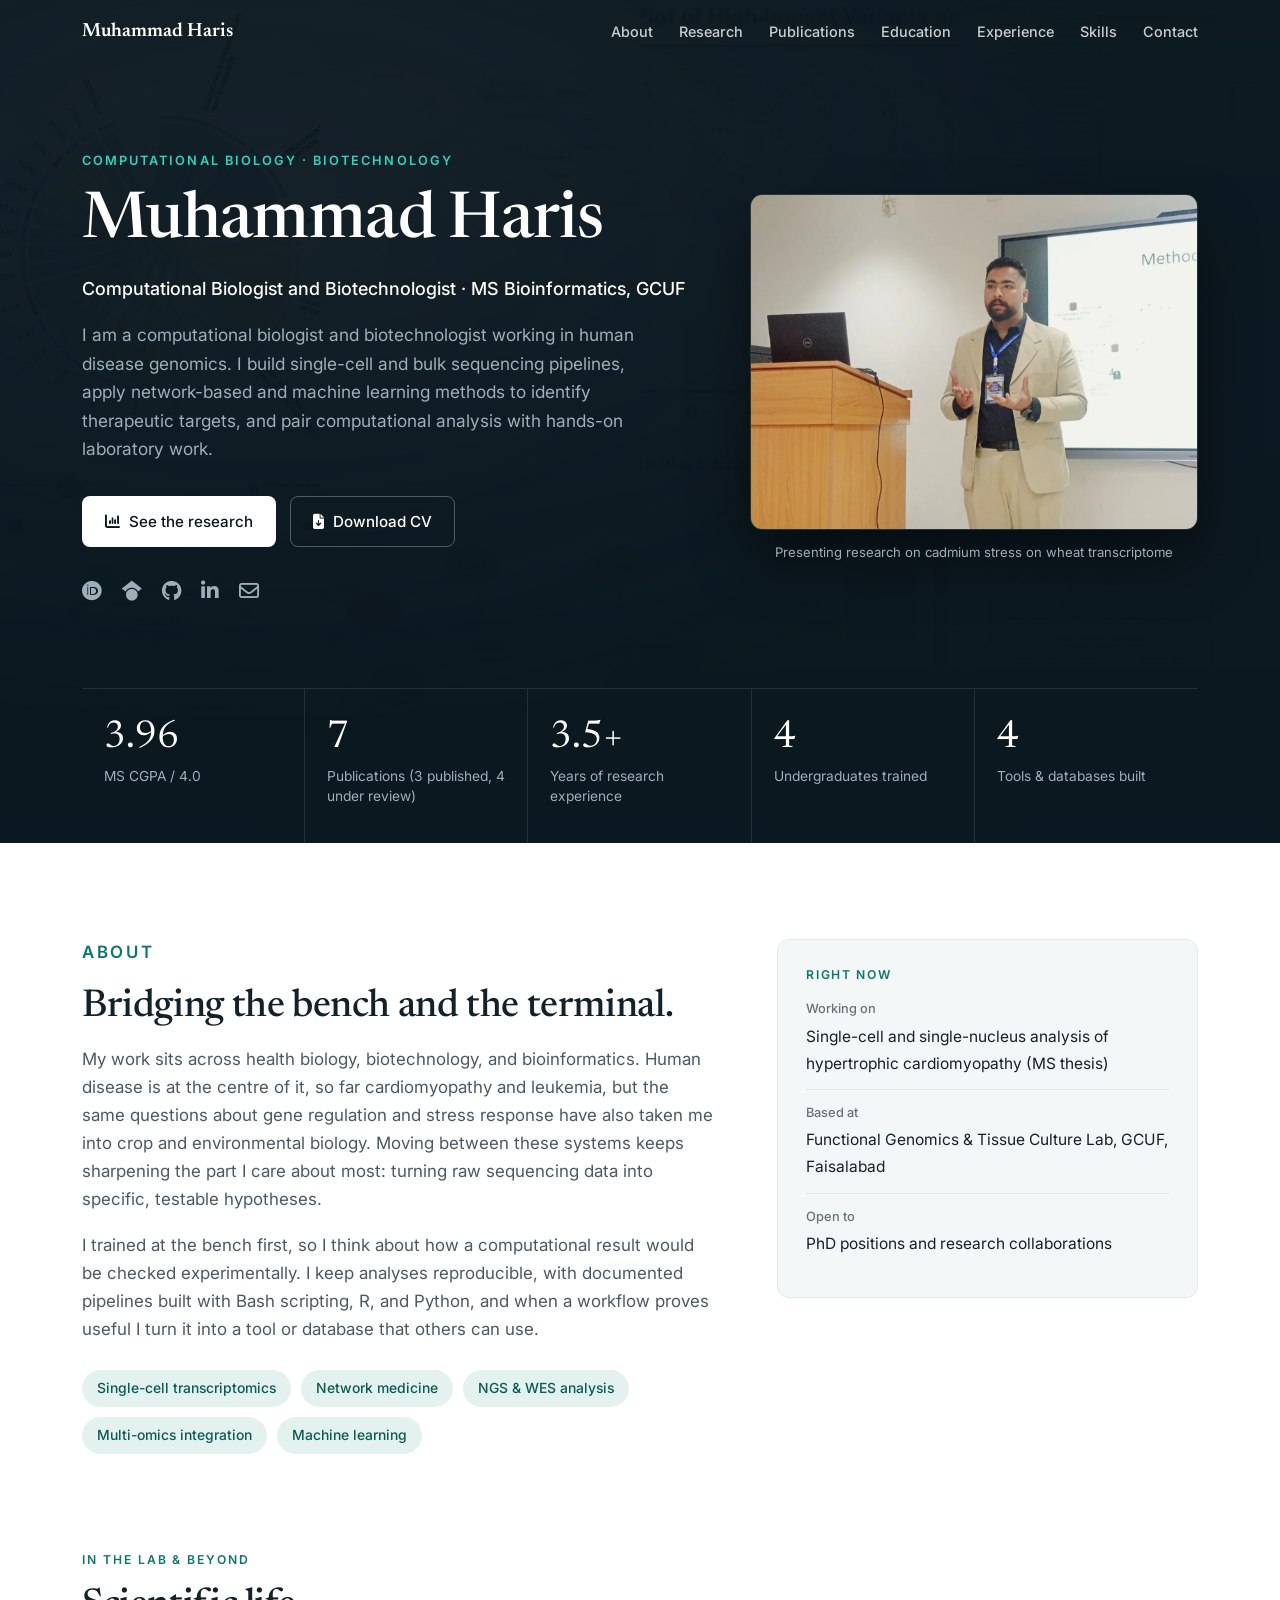
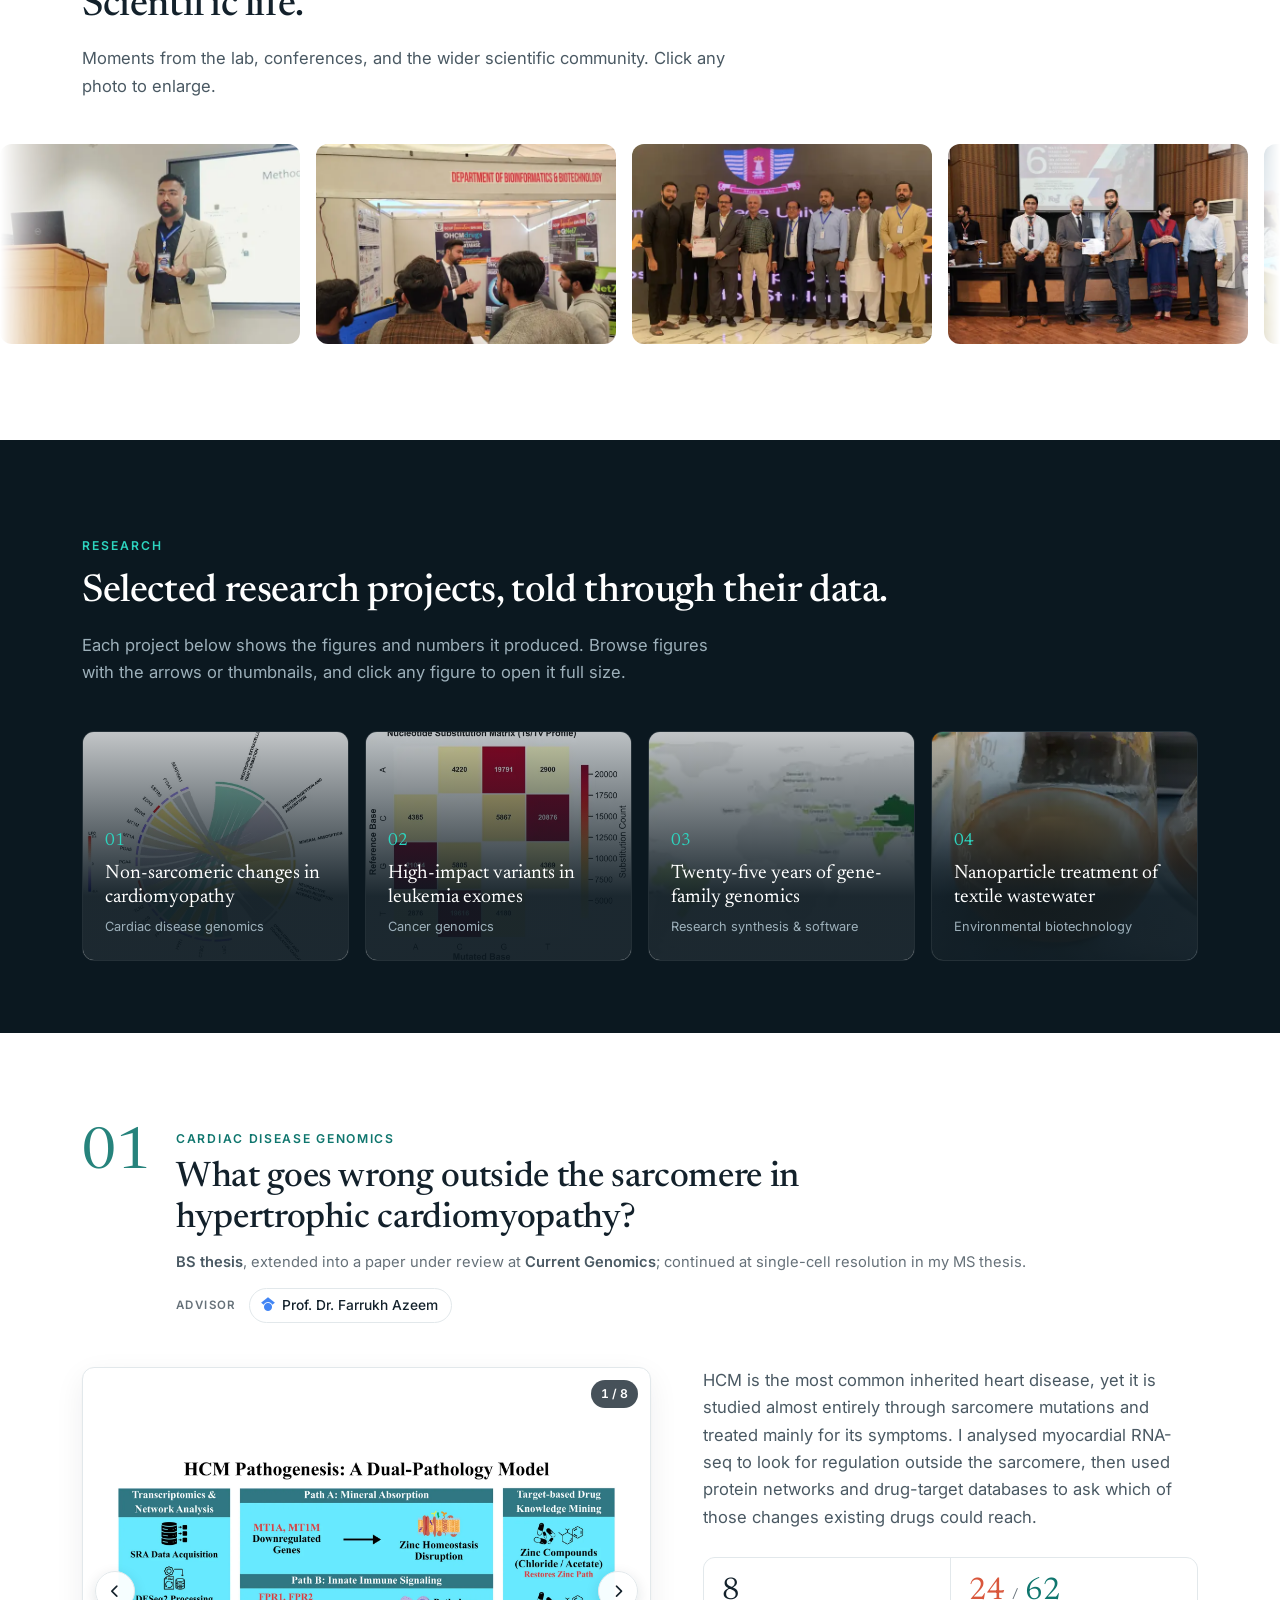
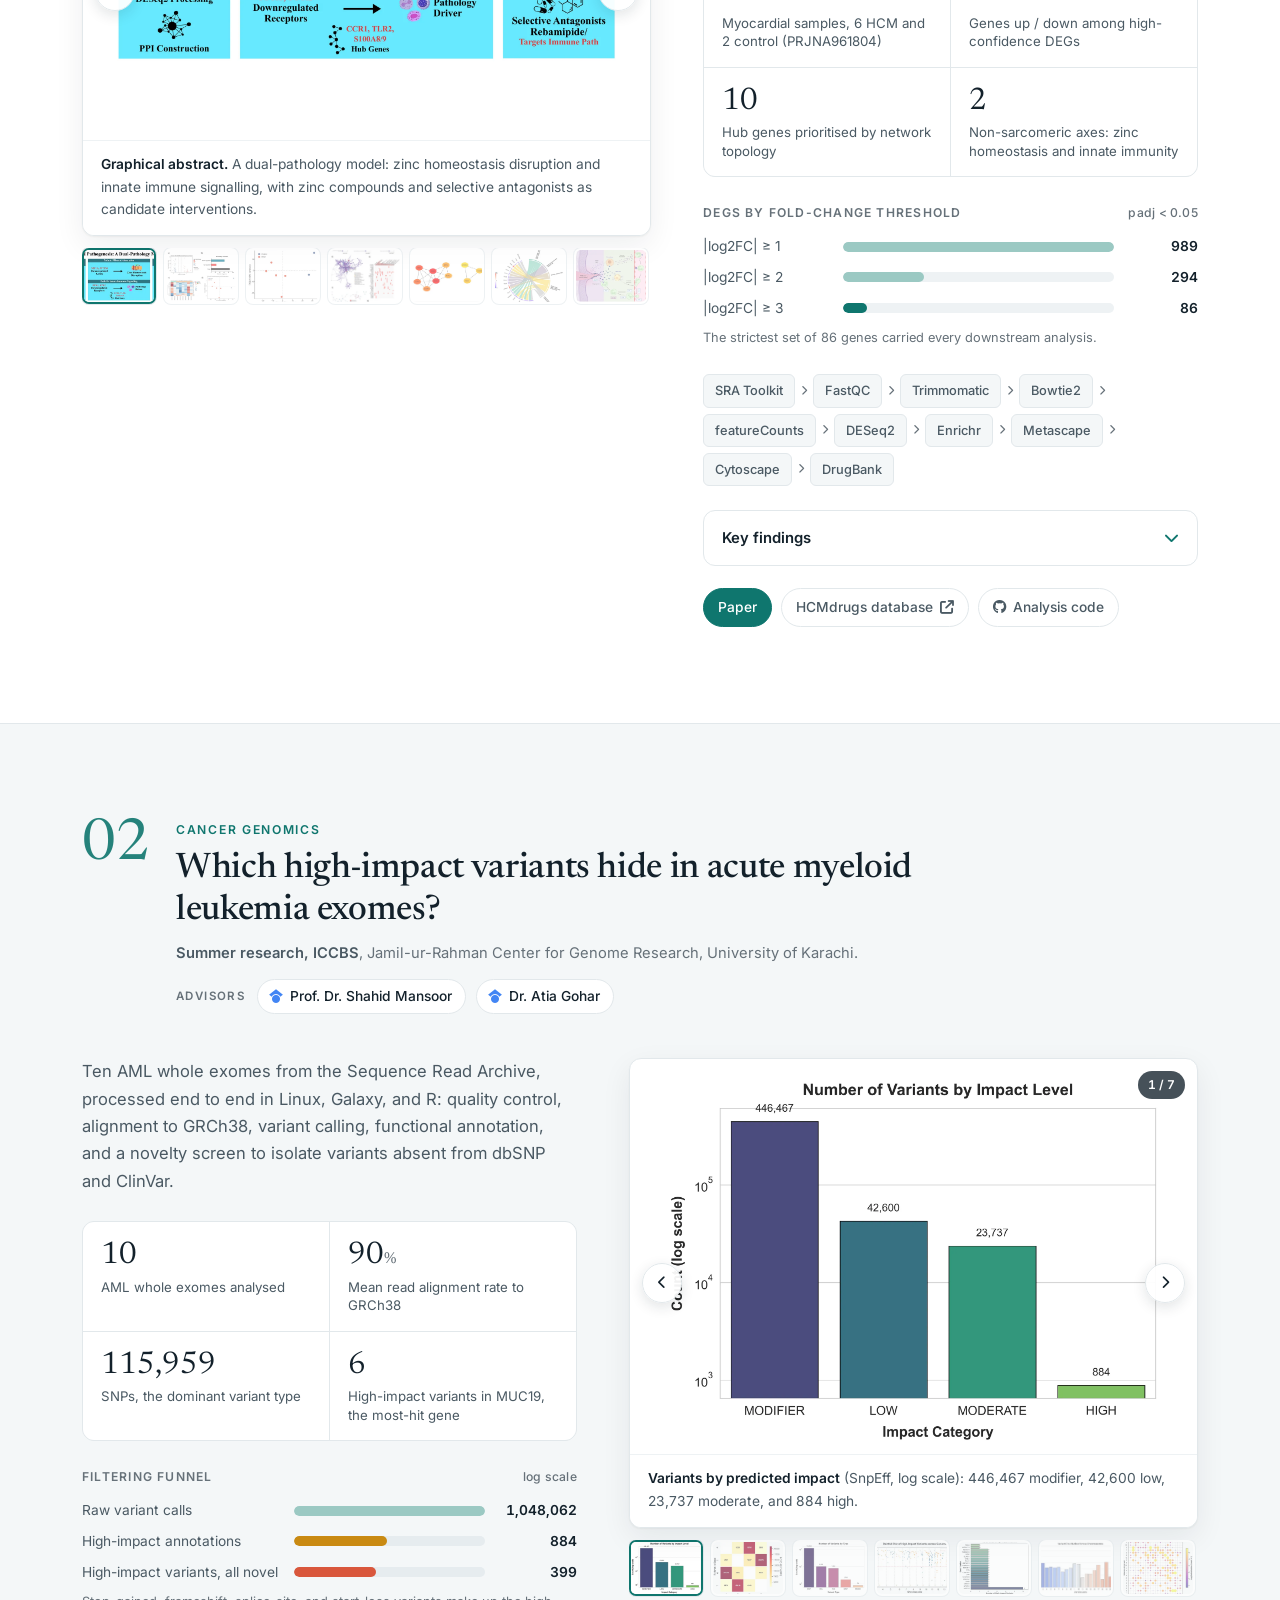
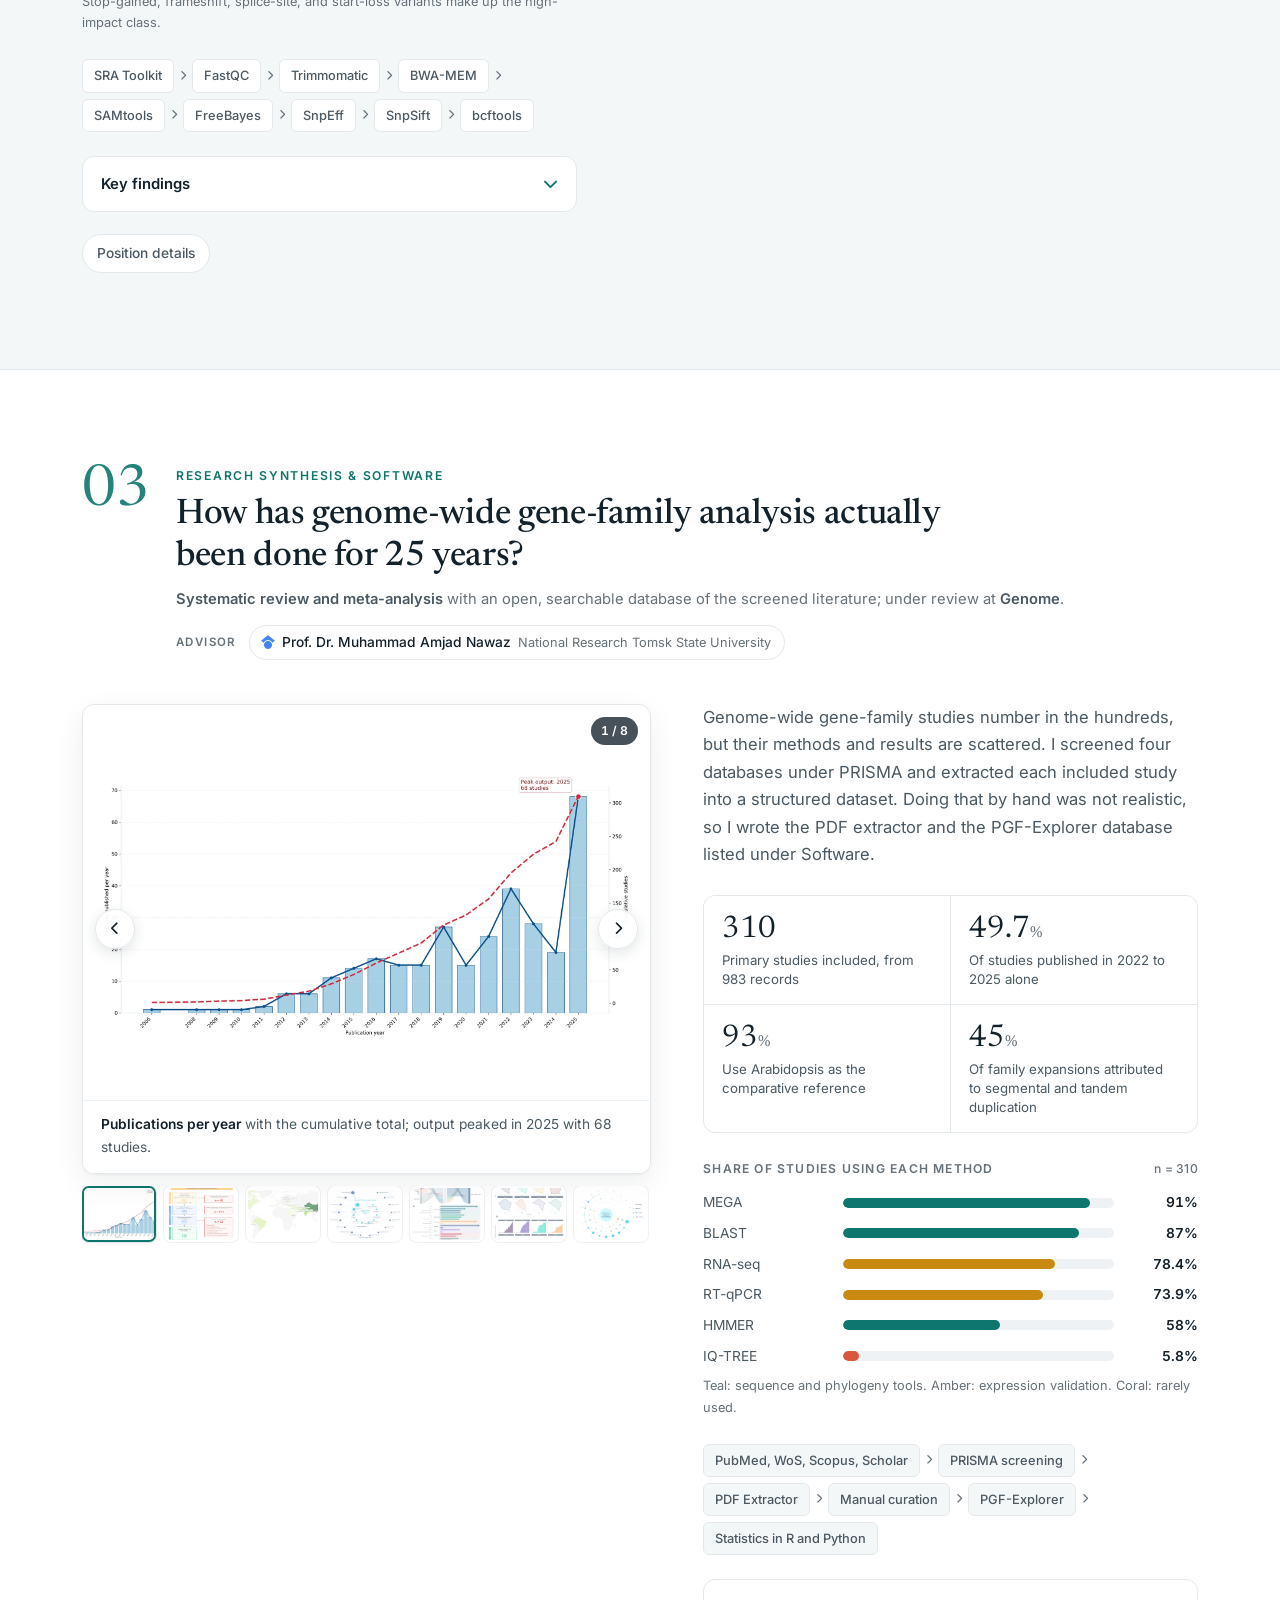
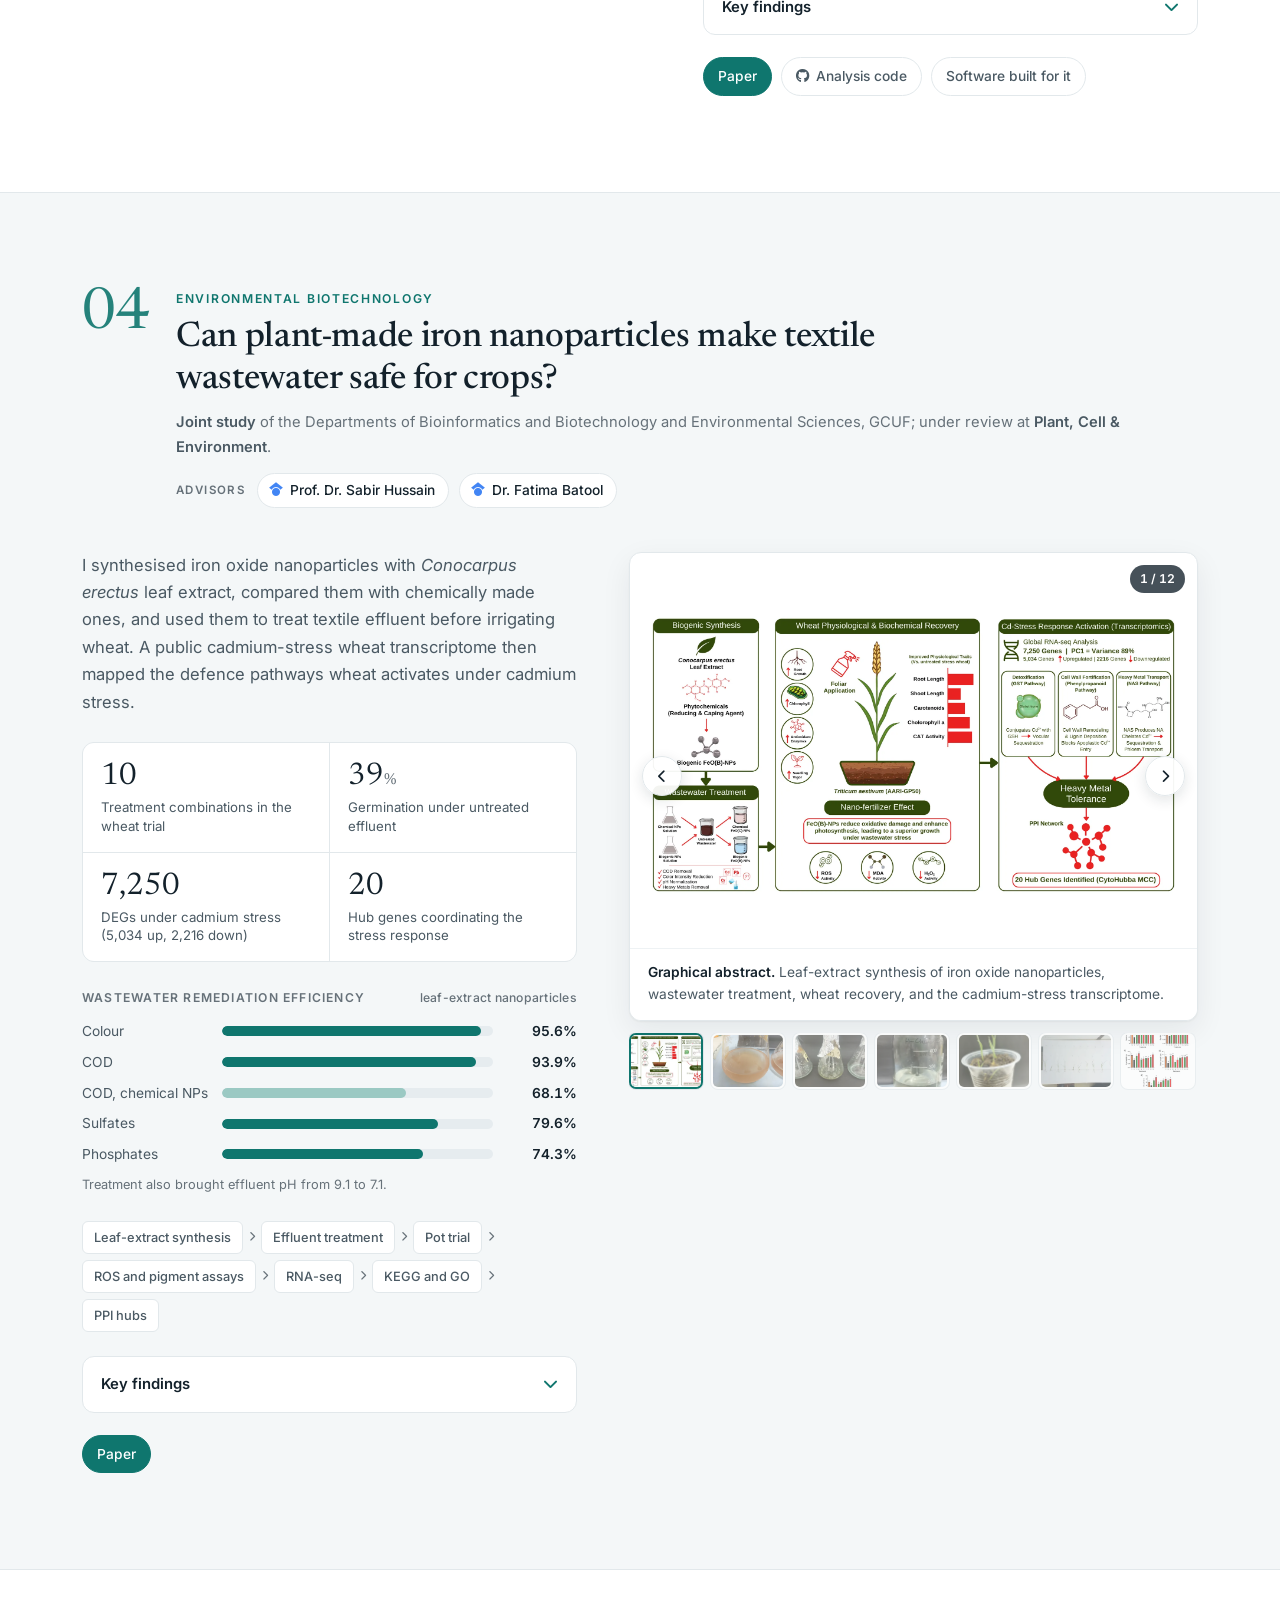
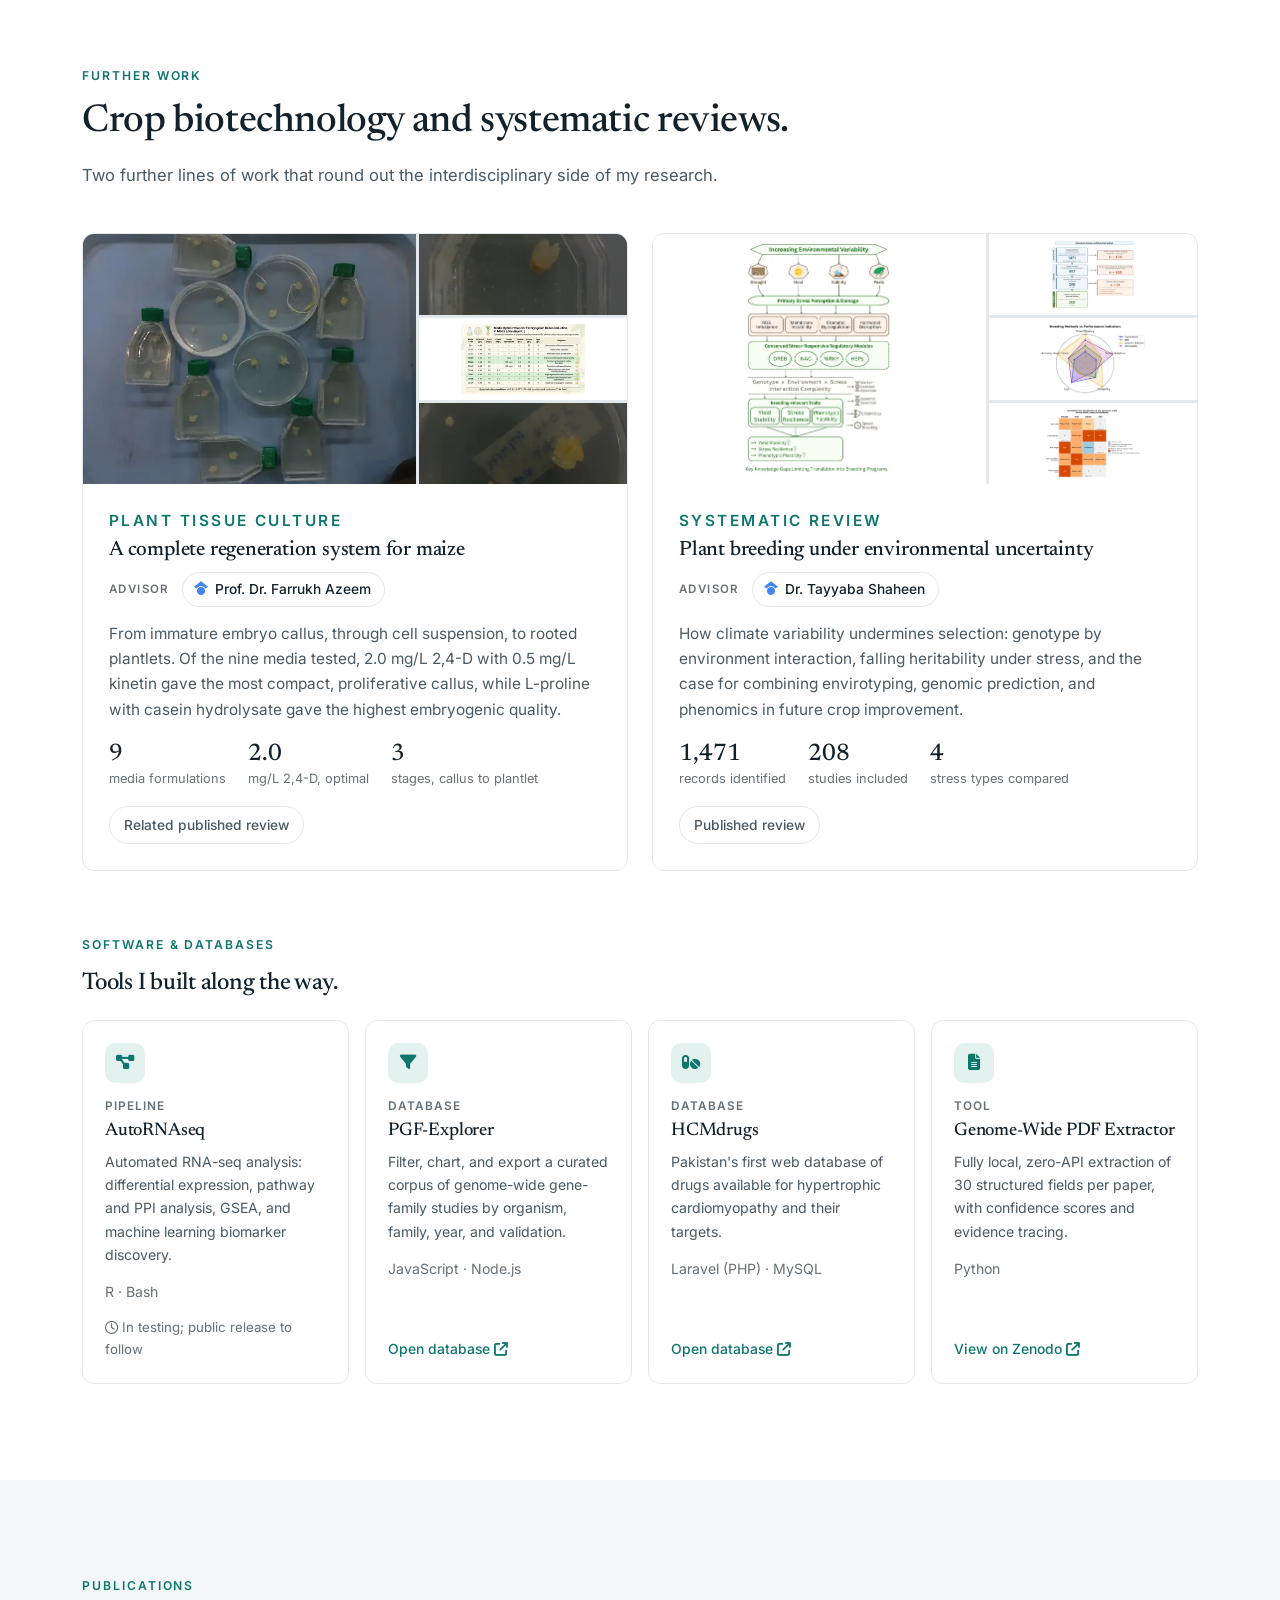
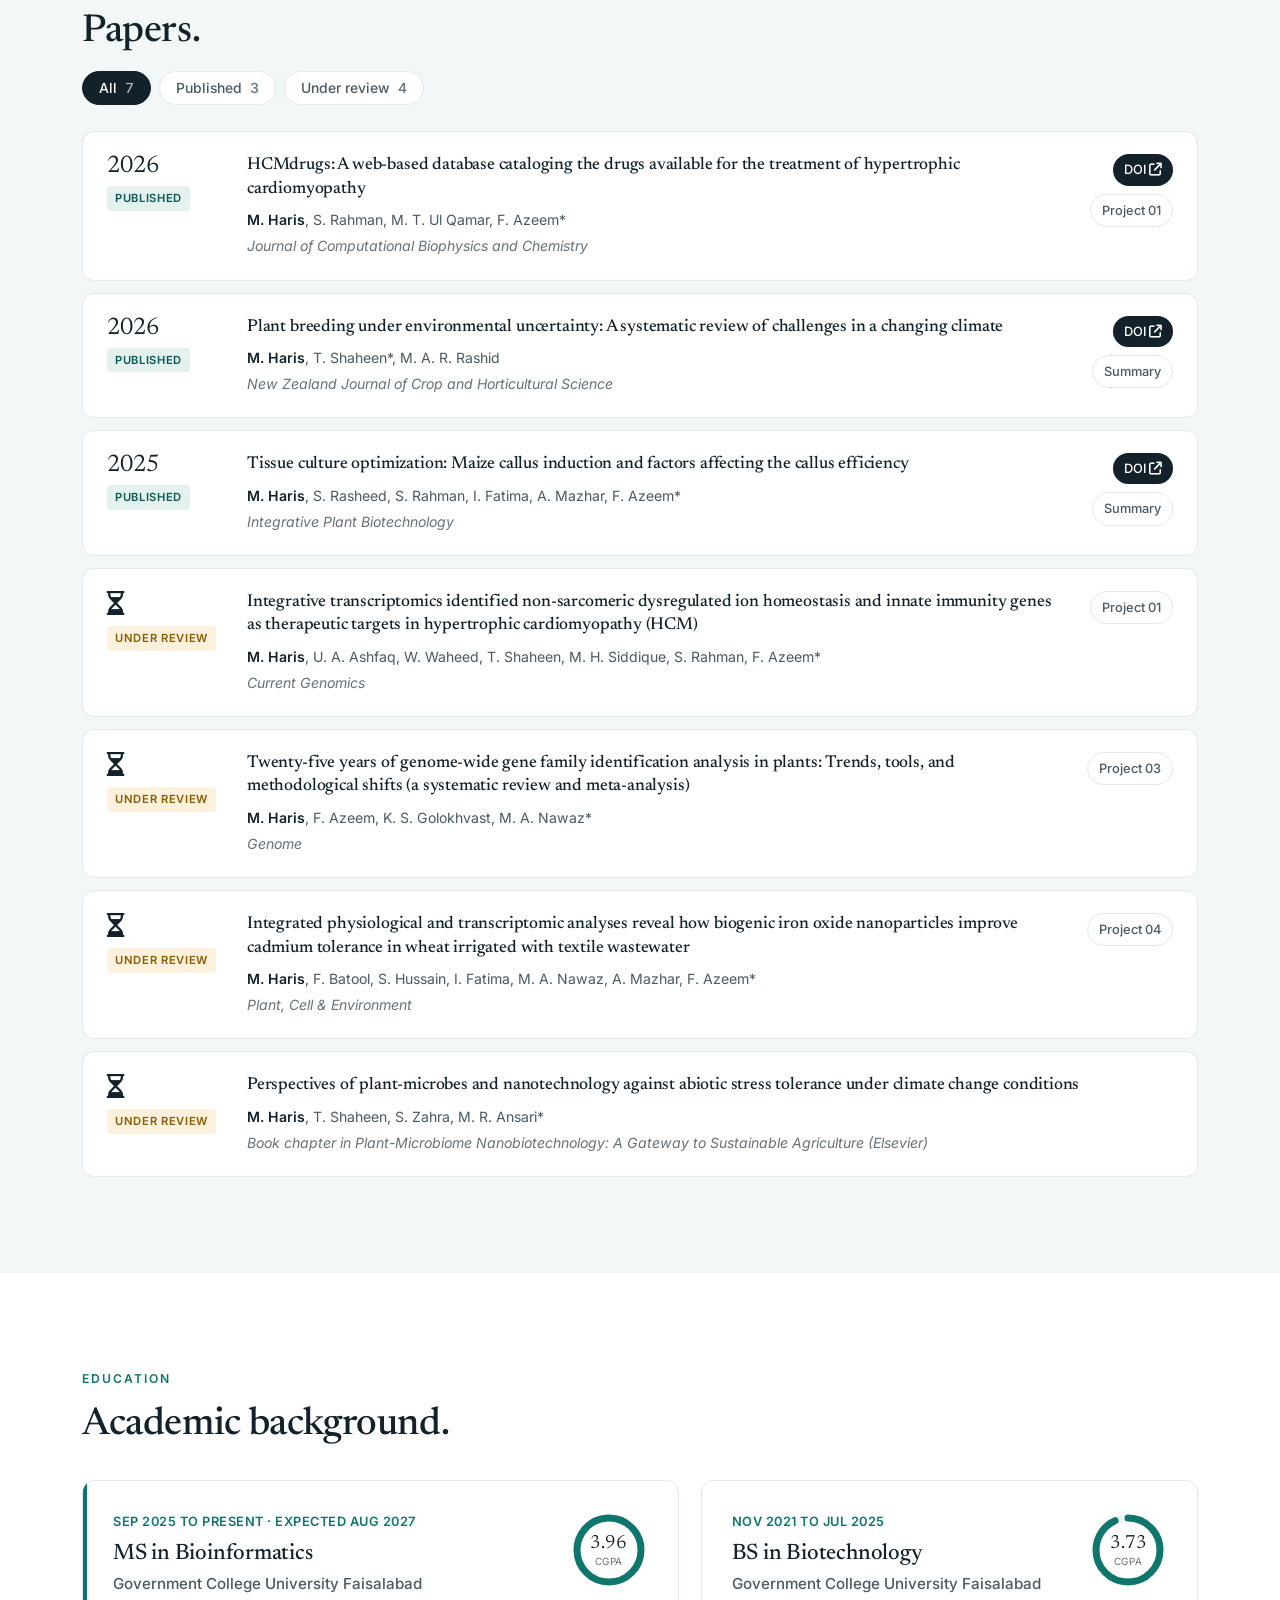
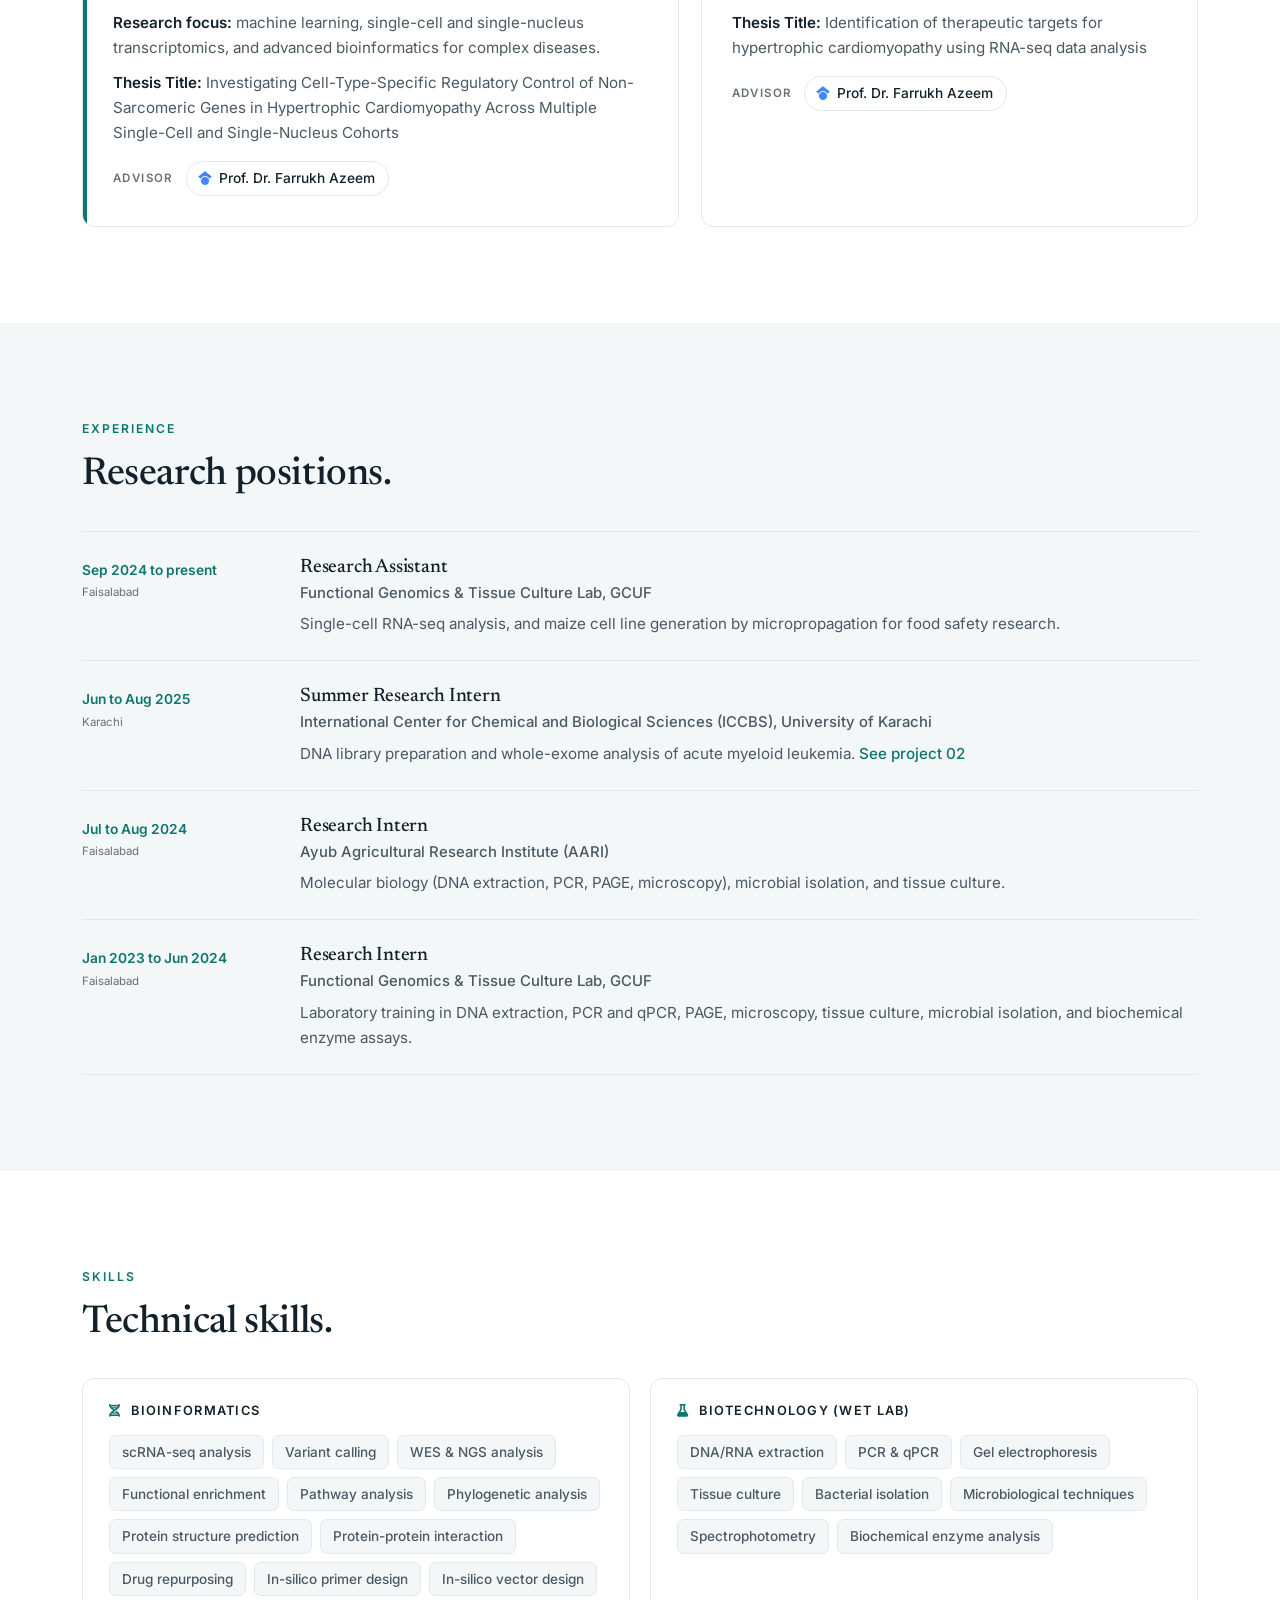
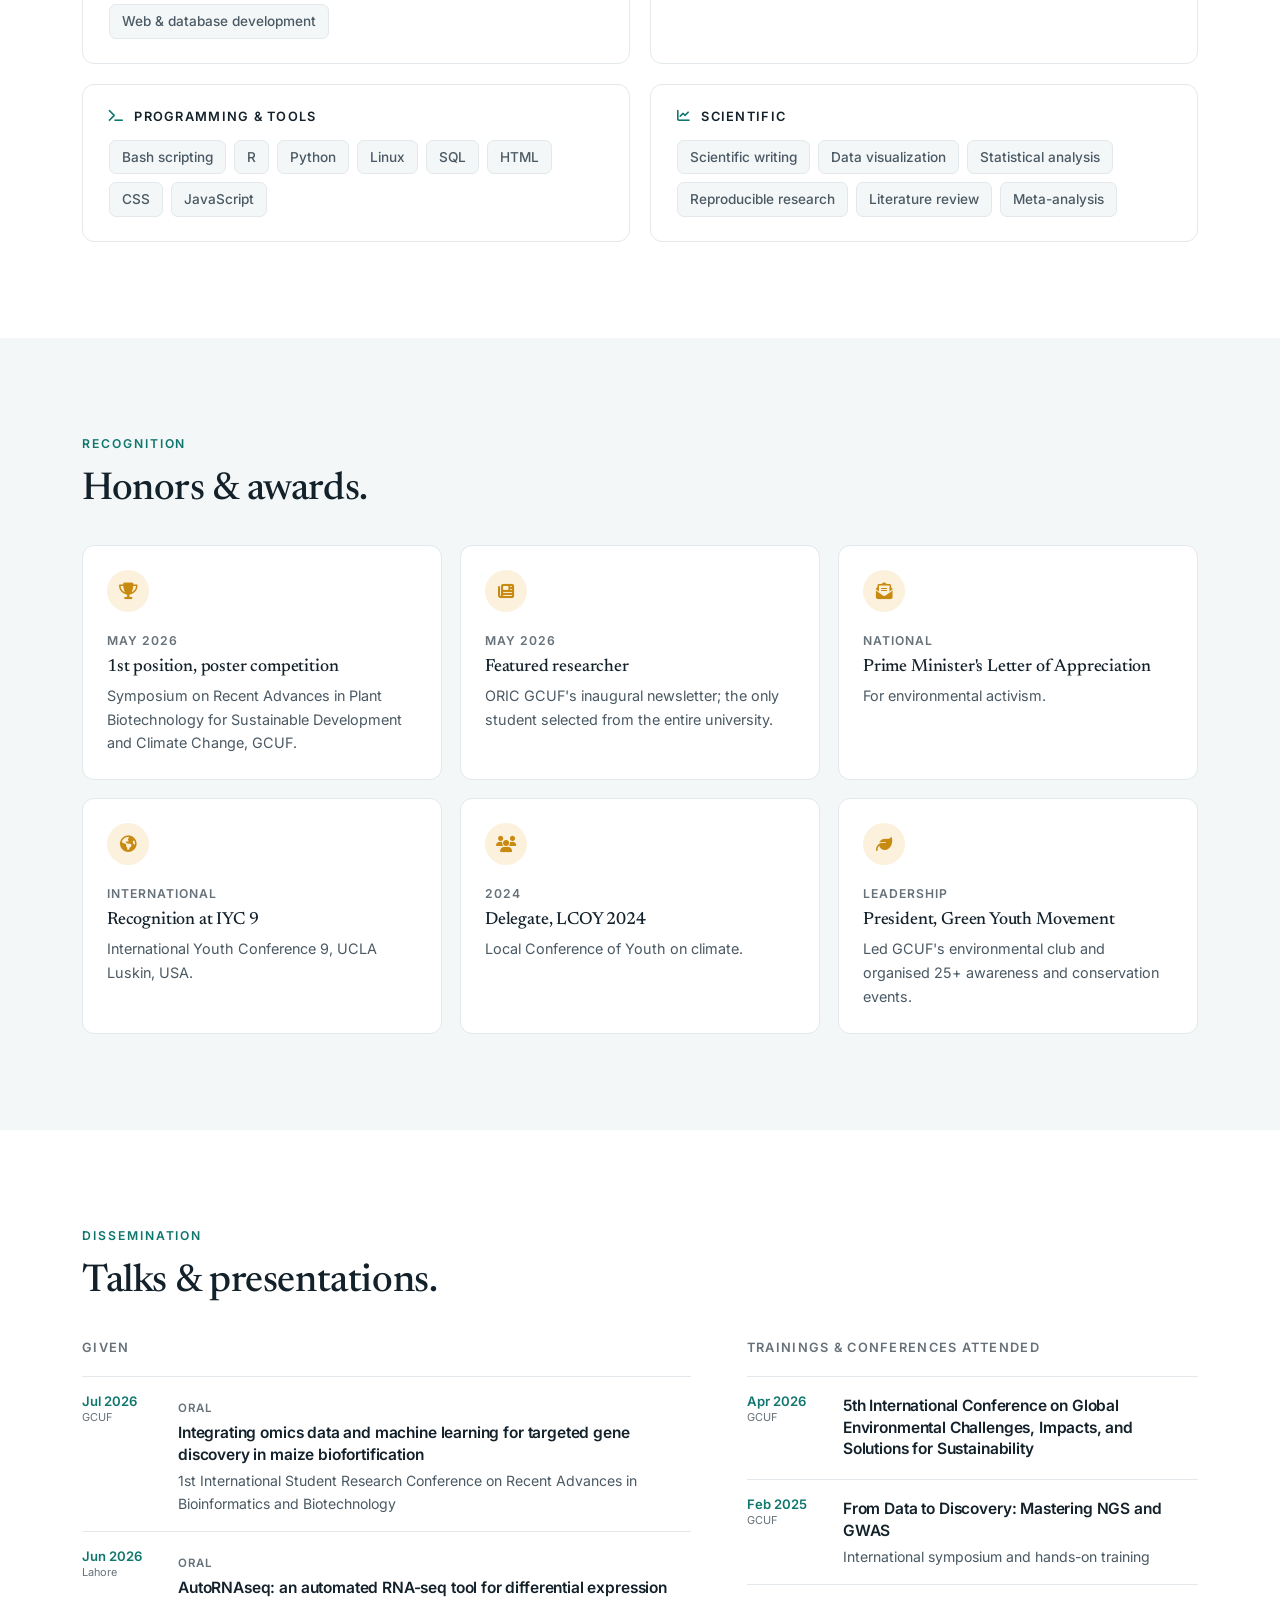
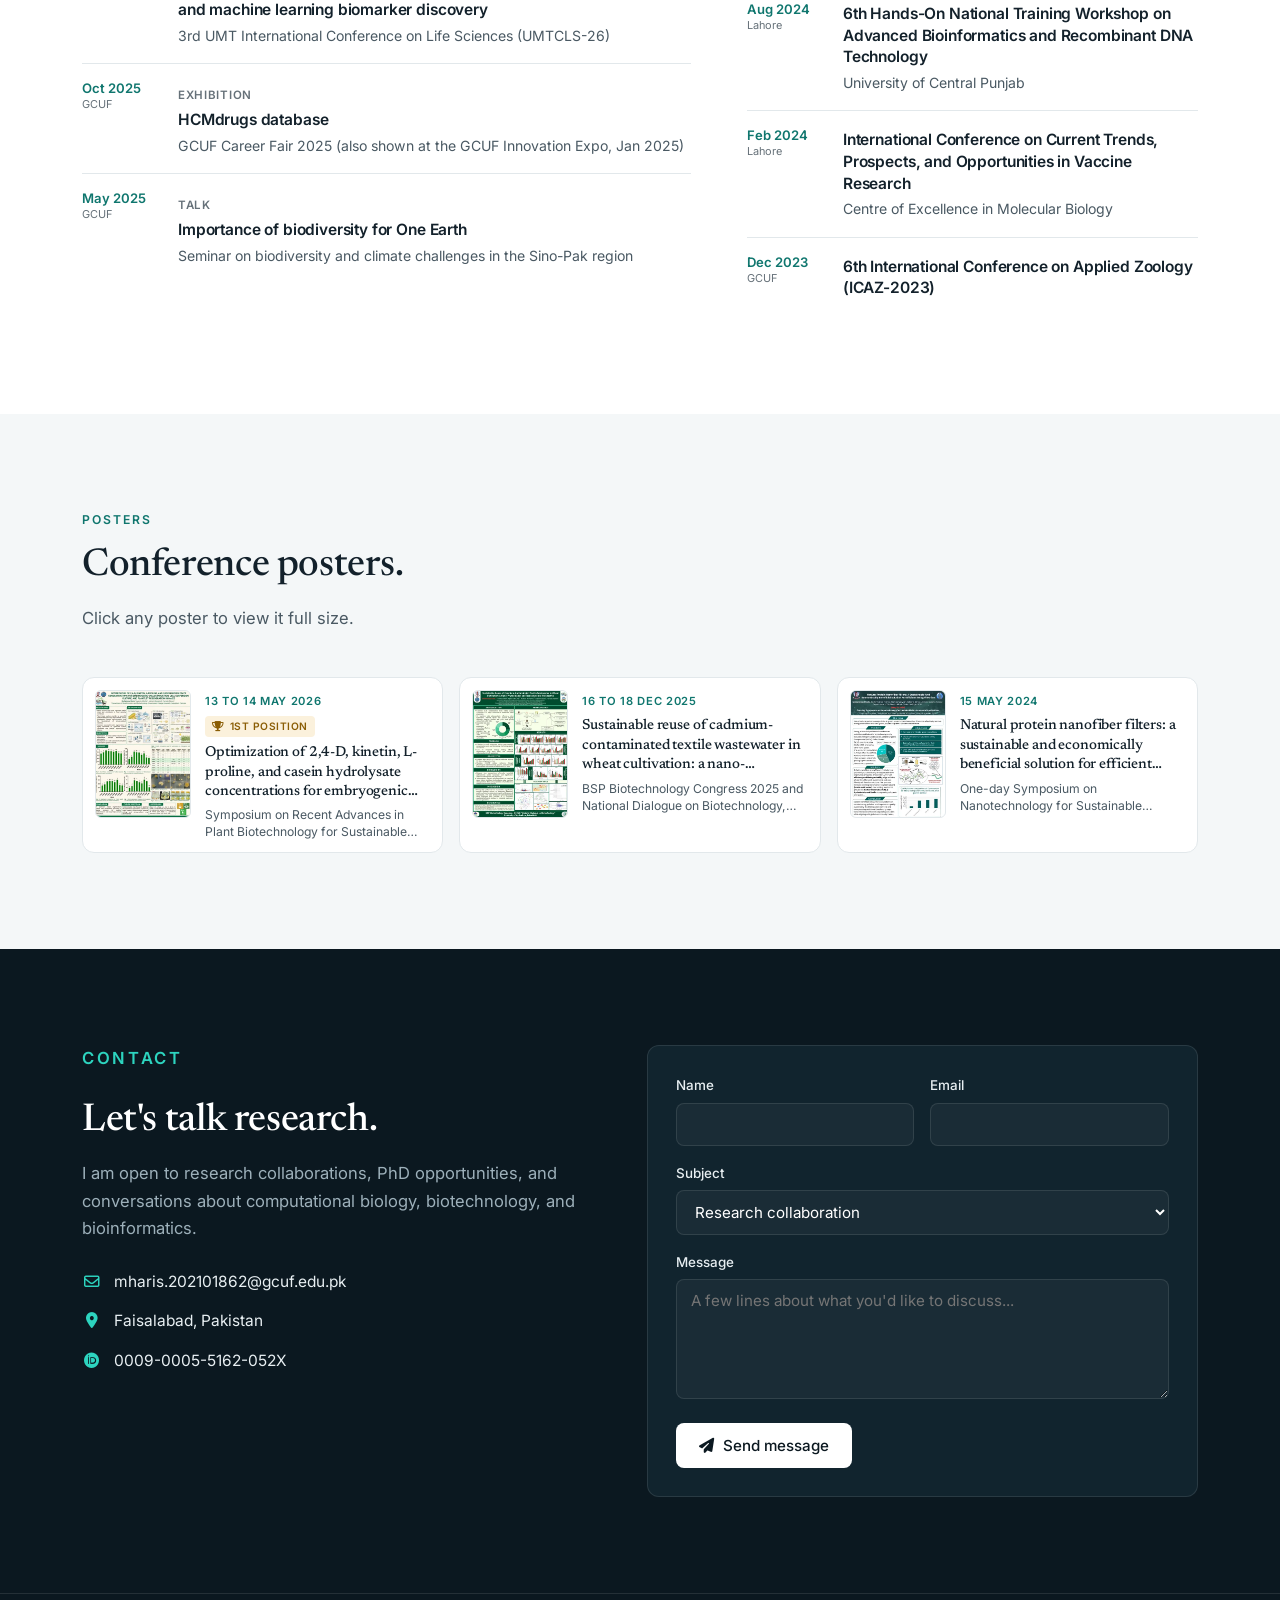
==== commit d636d175: "changes" ====
--- a/index.html
+++ b/index.html
@@ -3,6 +3,7 @@
 
 <head>
     <meta charset="UTF-8">
+    <script>document.documentElement.classList.add('js');</script>
     <meta name="viewport" content="width=device-width, initial-scale=1.0">
     <meta name="description"
         content="Muhammad Haris, Computational Biologist and Biotechnologist (MS Bioinformatics, GCUF). Disease genomics: transcriptomics and network medicine in hypertrophic cardiomyopathy, exome variant discovery in leukemia, research synthesis, and reproducible software.">
@@ -10,9 +11,38 @@
     <meta property="og:description"
         content="Transcriptomics, network medicine, variant discovery, and reproducible bioinformatics software.">
     <meta property="og:type" content="website">
-    <meta property="og:image" content="https://harisbio.github.io/fig/hcm-abstract.webp">
+    <meta property="og:site_name" content="Muhammad Haris">
+    <meta property="og:image" content="https://harisbio.github.io/og-image.jpg">
+    <meta property="og:image:width" content="1200">
+    <meta property="og:image:height" content="630">
+    <meta property="og:image:alt" content="Muhammad Haris, Computational Biologist and Biotechnologist">
+    <meta name="twitter:card" content="summary_large_image">
+    <meta name="twitter:title" content="Muhammad Haris, Computational Biologist and Biotechnologist">
+    <meta name="twitter:description" content="Transcriptomics, network medicine, variant discovery, and reproducible bioinformatics software.">
+    <meta name="twitter:image" content="https://harisbio.github.io/og-image.jpg">
     <meta property="og:url" content="https://harisbio.github.io/">
     <link rel="canonical" href="https://harisbio.github.io/">
+    <link rel="apple-touch-icon" href="favicon.png">
+    <script type="application/ld+json">
+    {
+        "@context": "https://schema.org",
+        "@type": "Person",
+        "name": "Muhammad Haris",
+        "url": "https://harisbio.github.io/",
+        "image": "https://harisbio.github.io/photos/image.webp",
+        "jobTitle": "Computational Biologist and Biotechnologist",
+        "email": "mailto:mharis.202101862@gcuf.edu.pk",
+        "affiliation": { "@type": "CollegeOrUniversity", "name": "Government College University Faisalabad" },
+        "alumniOf": { "@type": "CollegeOrUniversity", "name": "Government College University Faisalabad" },
+        "knowsAbout": ["Single-cell transcriptomics", "Network medicine", "NGS and WES analysis", "Multi-omics integration", "Machine learning", "Bioinformatics", "Biotechnology"],
+        "sameAs": [
+            "https://orcid.org/0009-0005-5162-052X",
+            "https://scholar.google.com/citations?user=nPzH0agAAAAJ",
+            "https://github.com/harisbio",
+            "https://www.linkedin.com/in/profile-haris"
+        ]
+    }
+    </script>
     <title>Muhammad Haris, Computational Biologist and Biotechnologist</title>
     <link rel="icon" sizes="32x32" href="favicon.png" type="image/png">
     <link rel="preconnect" href="https://fonts.googleapis.com">
@@ -74,6 +104,8 @@
                     <div class="hero-links" data-reveal>
                         <a href="https://orcid.org/0009-0005-5162-052X" target="_blank" rel="noopener" title="ORCID"><i
                                 class="fa-brands fa-orcid"></i></a>
+                        <a href="https://scholar.google.com/citations?user=nPzH0agAAAAJ&amp;hl=en" target="_blank" rel="noopener" title="Google Scholar"><i
+                                class="fa-brands fa-google-scholar"></i></a>
                         <a href="https://github.com/harisbio" target="_blank" rel="noopener" title="GitHub"><i
                                 class="fa-brands fa-github"></i></a>
                         <a href="https://www.linkedin.com/in/profile-haris" target="_blank" rel="noopener"
@@ -83,7 +115,7 @@
                     </div>
                 </div>
                 <figure class="hero-photo" data-reveal>
-                    <img src="image.jpeg" alt="Muhammad Haris presenting research">
+                    <img src="photos/image.webp" alt="Muhammad Haris presenting research">
                     <figcaption>Presenting research on cadmium stress on wheat transcriptome</figcaption>
                 </figure>
             </div>
@@ -159,55 +191,32 @@
         </div>
         <div class="carousel" data-reveal>
             <div class="carousel-track">
-                <div class="carousel-item" onclick="openLightbox('image.jpeg','Presenting research')"><img
-                        src="image.jpeg" alt="Presenting research" loading="lazy"></div>
-                <div class="carousel-item" onclick="openLightbox('image23.jpeg','In the laboratory')"><img
-                        src="image23.jpeg" alt="Laboratory work" loading="lazy"></div>
-                <div class="carousel-item" onclick="openLightbox('image12.jpeg','At a scientific conference')"><img
-                        src="image12.jpeg" alt="Conference" loading="lazy"></div>
-                <div class="carousel-item" onclick="openLightbox('image8.jpeg','Scientific community')"><img
-                        src="image8.jpeg" alt="Scientific community" loading="lazy"></div>
-                <div class="carousel-item" onclick="openLightbox('image9.jpeg','Computational work')"><img
-                        src="image9.jpeg" alt="Computational work" loading="lazy"></div>
-                <div class="carousel-item" onclick="openLightbox('image11.jpeg','Bench science')"><img
-                        src="image11.jpeg" alt="Bench science" loading="lazy"></div>
-                <div class="carousel-item" onclick="openLightbox('image16.jpeg','Sample preparation')"><img
-                        src="image16.jpeg" alt="Sample preparation" loading="lazy"></div>
-                <div class="carousel-item" onclick="openLightbox('image24.jpeg','Scientific dialogue')"><img
-                        src="image24.jpeg" alt="Scientific dialogue" loading="lazy"></div>
-                <div class="carousel-item" onclick="openLightbox('image13.jpeg','Field and lab work')"><img
-                        src="image13.jpeg" alt="Field and lab work" loading="lazy"></div>
-                <div class="carousel-item" onclick="openLightbox('image17.jpeg','Microscopy')"><img src="image17.jpeg"
+                <div class="carousel-item" onclick="openLightbox('photos/image.webp','Presenting research')"><img src="photos/t/image.webp" alt="Presenting research" loading="lazy"></div>
+                <div class="carousel-item" onclick="openLightbox('photos/image23.webp','In the laboratory')"><img src="photos/t/image23.webp" alt="Laboratory work" loading="lazy"></div>
+                <div class="carousel-item" onclick="openLightbox('photos/image12.webp','At a scientific conference')"><img src="photos/t/image12.webp" alt="Conference" loading="lazy"></div>
+                <div class="carousel-item" onclick="openLightbox('photos/image8.webp','Scientific community')"><img src="photos/t/image8.webp" alt="Scientific community" loading="lazy"></div>
+                <div class="carousel-item" onclick="openLightbox('photos/image9.webp','Computational work')"><img src="photos/t/image9.webp" alt="Computational work" loading="lazy"></div>
+                <div class="carousel-item" onclick="openLightbox('photos/image11.webp','Bench science')"><img src="photos/t/image11.webp" alt="Bench science" loading="lazy"></div>
+                <div class="carousel-item" onclick="openLightbox('photos/image16.webp','Sample preparation')"><img src="photos/t/image16.webp" alt="Sample preparation" loading="lazy"></div>
+                <div class="carousel-item" onclick="openLightbox('photos/image24.webp','Scientific dialogue')"><img src="photos/t/image24.webp" alt="Scientific dialogue" loading="lazy"></div>
+                <div class="carousel-item" onclick="openLightbox('photos/image13.webp','Field and lab work')"><img src="photos/t/image13.webp" alt="Field and lab work" loading="lazy"></div>
+                <div class="carousel-item" onclick="openLightbox('photos/image17.webp','Microscopy')"><img src="photos/t/image17.webp"
                         alt="Microscopy" loading="lazy"></div>
-                <div class="carousel-item" onclick="openLightbox('image19.jpeg','Research assembly')"><img
-                        src="image19.jpeg" alt="Research assembly" loading="lazy"></div>
-                <div class="carousel-item" onclick="openLightbox('imagenano.jpeg','Nanotechnology work')"><img
-                        src="imagenano.jpeg" alt="Nanotechnology work" loading="lazy"></div>
+                <div class="carousel-item" onclick="openLightbox('photos/image19.webp','Research assembly')"><img src="photos/t/image19.webp" alt="Research assembly" loading="lazy"></div>
+                <div class="carousel-item" onclick="openLightbox('photos/imagenano.webp','Nanotechnology work')"><img src="photos/t/imagenano.webp" alt="Nanotechnology work" loading="lazy"></div>
                 <!-- Duplicate set for seamless loop -->
-                <div class="carousel-item" aria-hidden="true" onclick="openLightbox('image.jpeg','Presenting research')"><img
-                        src="image.jpeg" alt="" loading="lazy"></div>
-                <div class="carousel-item" aria-hidden="true" onclick="openLightbox('image23.jpeg','In the laboratory')"><img
-                        src="image23.jpeg" alt="" loading="lazy"></div>
-                <div class="carousel-item" aria-hidden="true" onclick="openLightbox('image12.jpeg','At a scientific conference')"><img
-                        src="image12.jpeg" alt="" loading="lazy"></div>
-                <div class="carousel-item" aria-hidden="true" onclick="openLightbox('image8.jpeg','Scientific community')"><img
-                        src="image8.jpeg" alt="" loading="lazy"></div>
-                <div class="carousel-item" aria-hidden="true" onclick="openLightbox('image9.jpeg','Computational work')"><img
-                        src="image9.jpeg" alt="" loading="lazy"></div>
-                <div class="carousel-item" aria-hidden="true" onclick="openLightbox('image11.jpeg','Bench science')"><img
-                        src="image11.jpeg" alt="" loading="lazy"></div>
-                <div class="carousel-item" aria-hidden="true" onclick="openLightbox('image16.jpeg','Sample preparation')"><img
-                        src="image16.jpeg" alt="" loading="lazy"></div>
-                <div class="carousel-item" aria-hidden="true" onclick="openLightbox('image24.jpeg','Scientific dialogue')"><img
-                        src="image24.jpeg" alt="" loading="lazy"></div>
-                <div class="carousel-item" aria-hidden="true" onclick="openLightbox('image13.jpeg','Field and lab work')"><img
-                        src="image13.jpeg" alt="" loading="lazy"></div>
-                <div class="carousel-item" aria-hidden="true" onclick="openLightbox('image17.jpeg','Microscopy')"><img
-                        src="image17.jpeg" alt="" loading="lazy"></div>
-                <div class="carousel-item" aria-hidden="true" onclick="openLightbox('image19.jpeg','Research assembly')"><img
-                        src="image19.jpeg" alt="" loading="lazy"></div>
-                <div class="carousel-item" aria-hidden="true" onclick="openLightbox('imagenano.jpeg','Nanotechnology work')"><img
-                        src="imagenano.jpeg" alt="" loading="lazy"></div>
+                <div class="carousel-item" aria-hidden="true" onclick="openLightbox('photos/image.webp','Presenting research')"><img src="photos/t/image.webp" alt="" loading="lazy"></div>
+                <div class="carousel-item" aria-hidden="true" onclick="openLightbox('photos/image23.webp','In the laboratory')"><img src="photos/t/image23.webp" alt="" loading="lazy"></div>
+                <div class="carousel-item" aria-hidden="true" onclick="openLightbox('photos/image12.webp','At a scientific conference')"><img src="photos/t/image12.webp" alt="" loading="lazy"></div>
+                <div class="carousel-item" aria-hidden="true" onclick="openLightbox('photos/image8.webp','Scientific community')"><img src="photos/t/image8.webp" alt="" loading="lazy"></div>
+                <div class="carousel-item" aria-hidden="true" onclick="openLightbox('photos/image9.webp','Computational work')"><img src="photos/t/image9.webp" alt="" loading="lazy"></div>
+                <div class="carousel-item" aria-hidden="true" onclick="openLightbox('photos/image11.webp','Bench science')"><img src="photos/t/image11.webp" alt="" loading="lazy"></div>
+                <div class="carousel-item" aria-hidden="true" onclick="openLightbox('photos/image16.webp','Sample preparation')"><img src="photos/t/image16.webp" alt="" loading="lazy"></div>
+                <div class="carousel-item" aria-hidden="true" onclick="openLightbox('photos/image24.webp','Scientific dialogue')"><img src="photos/t/image24.webp" alt="" loading="lazy"></div>
+                <div class="carousel-item" aria-hidden="true" onclick="openLightbox('photos/image13.webp','Field and lab work')"><img src="photos/t/image13.webp" alt="" loading="lazy"></div>
+                <div class="carousel-item" aria-hidden="true" onclick="openLightbox('photos/image17.webp','Microscopy')"><img src="photos/t/image17.webp" alt="" loading="lazy"></div>
+                <div class="carousel-item" aria-hidden="true" onclick="openLightbox('photos/image19.webp','Research assembly')"><img src="photos/t/image19.webp" alt="" loading="lazy"></div>
+                <div class="carousel-item" aria-hidden="true" onclick="openLightbox('photos/imagenano.webp','Nanotechnology work')"><img src="photos/t/imagenano.webp" alt="" loading="lazy"></div>
             </div>
         </div>
     </section>
@@ -223,8 +232,8 @@
                 <a class="pi-tile" href="#p-hcm" data-reveal>
                     <img src="fig/t/hcm-chord.webp" alt="" loading="lazy">
                     <span class="pi-num">01</span>
-                    <span class="pi-title">Non-sarcomeric drivers of cardiomyopathy</span>
-                    <span class="pi-tag">HCM Transcriptomics</span>
+                    <span class="pi-title">Non-sarcomeric changes in cardiomyopathy</span>
+                    <span class="pi-tag">Cardiac disease genomics</span>
                 </a>
                 <a class="pi-tile" href="#p-aml" data-reveal>
                     <img src="fig/t/aml-subs.webp" alt="" loading="lazy">
@@ -254,7 +263,7 @@
             <div class="prog-head" data-reveal>
                 <span class="prog-num">01</span>
                 <div>
-                    <p class="prog-tag">HCM Transcriptomics</p>
+                    <p class="prog-tag">Cardiac disease genomics</p>
                     <h2 class="prog-title">What goes wrong outside the sarcomere in hypertrophic cardiomyopathy?</h2>
                     <p class="prog-status"><b>BS thesis</b>, extended into a paper under review at <b>Current
                             Genomics</b>; continued at single-cell resolution in my MS thesis.</p>
@@ -377,8 +386,8 @@
                         <a class="chip-link solid" href="#pub-hcm">Paper</a>
                         <a class="chip-link" href="https://harisbio.github.io/hcmdrugs/" target="_blank"
                             rel="noopener">HCMdrugs database <i class="fa-solid fa-arrow-up-right-from-square"></i></a>
-                        <a class="chip-link" href="https://github.com/harisbio" target="_blank" rel="noopener"><i
-                                class="fa-brands fa-github"></i> Code</a>
+                        <a class="chip-link" href="https://github.com/harisbio/hcm-transcriptomics-analysis" target="_blank"
+                            rel="noopener"><i class="fa-brands fa-github"></i> Analysis code</a>
                     </div>
                 </div>
             </div>
@@ -460,12 +469,12 @@
                             <div class="sg-label">Mean read alignment rate to GRCh38</div>
                         </div>
                         <div class="sg-cell">
-                            <div class="sg-num" data-count="884">884</div>
-                            <div class="sg-label">High-impact annotations (SnpEff)</div>
-                        </div>
-                        <div class="sg-cell">
-                            <div class="sg-num" data-count="399">399</div>
-                            <div class="sg-label">High-impact variants, all novel (absent from dbSNP and ClinVar)</div>
+                            <div class="sg-num" data-count="115959">115,959</div>
+                            <div class="sg-label">SNPs, the dominant variant type</div>
+                        </div>
+                        <div class="sg-cell">
+                            <div class="sg-num" data-count="6">6</div>
+                            <div class="sg-label">High-impact variants in MUC19, the most-hit gene</div>
                         </div>
                     </div>
                     <div class="chart wide-labels" data-reveal>
@@ -492,12 +501,11 @@
                     <details class="prog-more" data-reveal>
                         <summary>Key findings <i class="fa-solid fa-chevron-down"></i></summary>
                         <ul>
-                            <li><b>399 putatively novel</b> SNVs and indels, all predicted high impact, form a shortlist
-                                for functional and clinical validation.</li>
+                            <li><b>The novel high-impact SNVs and indels</b> form a shortlist for functional and clinical
+                                validation.</li>
                             <li><b>Transitions outnumber transversions</b> about 2.4 to 1 (81,357 against 34,602; Ts/Tv
                                 2.35).</li>
-                            <li><b>MUC19</b> is the most recurrently hit gene, with six high-impact variants; most other
-                                genes carry one or two.</li>
+                            <li>Apart from <b>MUC19</b>, most genes carry only one or two high-impact variants.</li>
                             <li>Rainfall analysis flags <b>clustered mutation regions</b> below a 10 kb inter-mutation
                                 distance.</li>
                         </ul>
@@ -613,7 +621,7 @@
                                     class="bar-fill" style="--w:58%"></i></span><span class="bar-val">58%</span></div>
                         <div class="bar-row"><span class="bar-label">IQ-TREE</span><span class="bar-track"><i
                                     class="bar-fill coral" style="--w:5.8%"></i></span><span class="bar-val">5.8%</span></div>
-                        <p class="chart-note">Teal: sequence and phylogeny tools. Amber: expression validation.</p>
+                        <p class="chart-note">Teal: sequence and phylogeny tools. Amber: expression validation. Coral: rarely used.</p>
                     </div>
                     <div class="chain" data-reveal>
                         <span>PubMed, WoS, Scopus, Scholar</span><i class="fa-solid fa-chevron-right"></i><span>PRISMA
@@ -628,8 +636,8 @@
                             <li><b>Crops dominate:</b> wheat (11.9%), rice (5.5%), and tomato (4.8%) lead the primary
                                 organisms.</li>
                             <li><b>WRKY</b> is the most studied family (3.2% of studies).</li>
-                            <li><b>Modern model-selection tools are rare:</b> IQ-TREE appears in only 5.8% of studies,
-                                while 91% rely on MEGA.</li>
+                            <li><b>Modern model-selection tools remain rare:</b> most studies still build their trees in MEGA
+                                rather than IQ-TREE.</li>
                             <li>The average study team has <b>7.03 authors</b>.</li>
                             <li>The field's main weaknesses are <b>inconsistent reporting and a lack of methodological
                                     standardization</b>, which the proposed pipeline addresses.</li>
@@ -777,10 +785,10 @@
                     <details class="prog-more" data-reveal>
                         <summary>Key findings <i class="fa-solid fa-chevron-down"></i></summary>
                         <ul>
-                            <li><b>Leaf-extract nanoparticles outperformed chemical ones,</b> removing 93.9% of COD
-                                against 68.1%.</li>
-                            <li><b>Untreated effluent is severely toxic:</b> germination fell to 39% and fresh and dry
-                                biomass by about 38 to 43%.</li>
+                            <li><b>Leaf-extract nanoparticles outperformed chemically made ones</b> at removing COD, the
+                                main organic pollution load.</li>
+                            <li><b>Untreated effluent is severely toxic,</b> cutting fresh and dry biomass by about 38 to
+                                43%.</li>
                             <li><b>Stress triggers an active transcriptional response, not collapse:</b> upregulated genes outnumber
                                 downregulated ones more than two to one.</li>
                             <li><b>Defence modules:</b> glutathione metabolism, phenylpropanoid biosynthesis, cell wall
@@ -1366,6 +1374,7 @@
                     <input type="hidden" name="_captcha" value="false">
                     <input type="hidden" name="_subject" value="New message from portfolio">
                     <input type="hidden" name="_template" value="table">
+                    <input type="text" name="_honey" tabindex="-1" autocomplete="off" aria-hidden="true" style="display:none">
                     <input type="hidden" name="_next" value="https://harisbio.github.io/thanks.html">
                     <div class="form-row">
                         <div class="field"><label for="name">Name</label><input id="name" type="text" name="name"
@@ -1398,6 +1407,8 @@
             <div class="footer-links">
                 <a href="https://orcid.org/0009-0005-5162-052X" target="_blank" rel="noopener" title="ORCID"><i
                         class="fa-brands fa-orcid"></i></a>
+                <a href="https://scholar.google.com/citations?user=nPzH0agAAAAJ&amp;hl=en" target="_blank" rel="noopener" title="Google Scholar"><i
+                        class="fa-brands fa-google-scholar"></i></a>
                 <a href="https://github.com/harisbio" target="_blank" rel="noopener" title="GitHub"><i
                         class="fa-brands fa-github"></i></a>
                 <a href="https://www.linkedin.com/in/profile-haris" target="_blank" rel="noopener" title="LinkedIn"><i
--- a/style.css
+++ b/style.css
@@ -5,7 +5,7 @@
 :root {
     --ink: #13212b;
     --ink-soft: #4a5963;
-    --ink-faint: #7d8a93;
+    --ink-faint: #667179;
     --line: #e2e8eb;
     --line-soft: #eef2f4;
     --bg: #ffffff;
@@ -85,6 +85,8 @@
     border-bottom: 1px solid transparent;
 }
 
+html:not(.js) .nav { background: rgba(11, 24, 32, 0.94); }
+
 .nav.scrolled {
     background: rgba(255, 255, 255, 0.92);
     backdrop-filter: saturate(180%) blur(12px);
@@ -531,7 +533,7 @@
 .bar-fill {
     display: block;
     height: 100%;
-    width: 0;
+    width: var(--w);
     border-radius: 6px;
     background: var(--accent);
     transition: width 1.1s cubic-bezier(0.2, 0.7, 0.2, 1);
@@ -540,7 +542,7 @@
 .bar-fill.coral { background: var(--coral); }
 .bar-fill.amber { background: var(--amber); }
 .bar-fill.soft { background: #9bc9c3; }
-.chart.in .bar-fill { width: var(--w); }
+.js .chart:not(.in) .bar-fill { width: 0; }
 .chart.wide-labels .bar-row { grid-template-columns: 200px 1fr 80px; }
 
 .chart-note { font-size: 0.8rem; color: var(--ink-faint); margin-top: 8px; }
@@ -929,11 +931,11 @@
     stroke: var(--accent);
     stroke-linecap: round;
     stroke-dasharray: 201;
-    stroke-dashoffset: 201;
+    stroke-dashoffset: var(--off);
     transition: stroke-dashoffset 1.3s cubic-bezier(0.2, 0.7, 0.2, 1);
 }
 
-.gpa-ring.in .ring-fg { stroke-dashoffset: var(--off); }
+.js .gpa-ring:not(.in) .ring-fg { stroke-dashoffset: 201; }
 
 .gpa-ring span {
     position: absolute;
@@ -1232,12 +1234,14 @@
 .lb-nav.next { right: 18px; top: calc(50% - 23px); }
 
 /* ---------- Reveal ---------- */
-[data-reveal] { opacity: 0; transform: translateY(18px); transition: opacity 0.7s ease, transform 0.7s ease; }
-[data-reveal].in { opacity: 1; transform: none; }
+.js [data-reveal] { opacity: 0; transform: translateY(18px); transition: opacity 0.7s ease, transform 0.7s ease; }
+.js [data-reveal].in { opacity: 1; transform: none; }
 
 @media (prefers-reduced-motion: reduce) {
     html { scroll-behavior: auto; }
-    [data-reveal] { opacity: 1; transform: none; transition: none; }
+    .js [data-reveal] { opacity: 1; transform: none; transition: none; }
+    .js .chart:not(.in) .bar-fill { width: var(--w); }
+    .js .gpa-ring:not(.in) .ring-fg { stroke-dashoffset: var(--off); }
     .carousel-track { animation: none; }
     .bar-fill, .gpa-ring .ring-fg { transition: none; }
 }
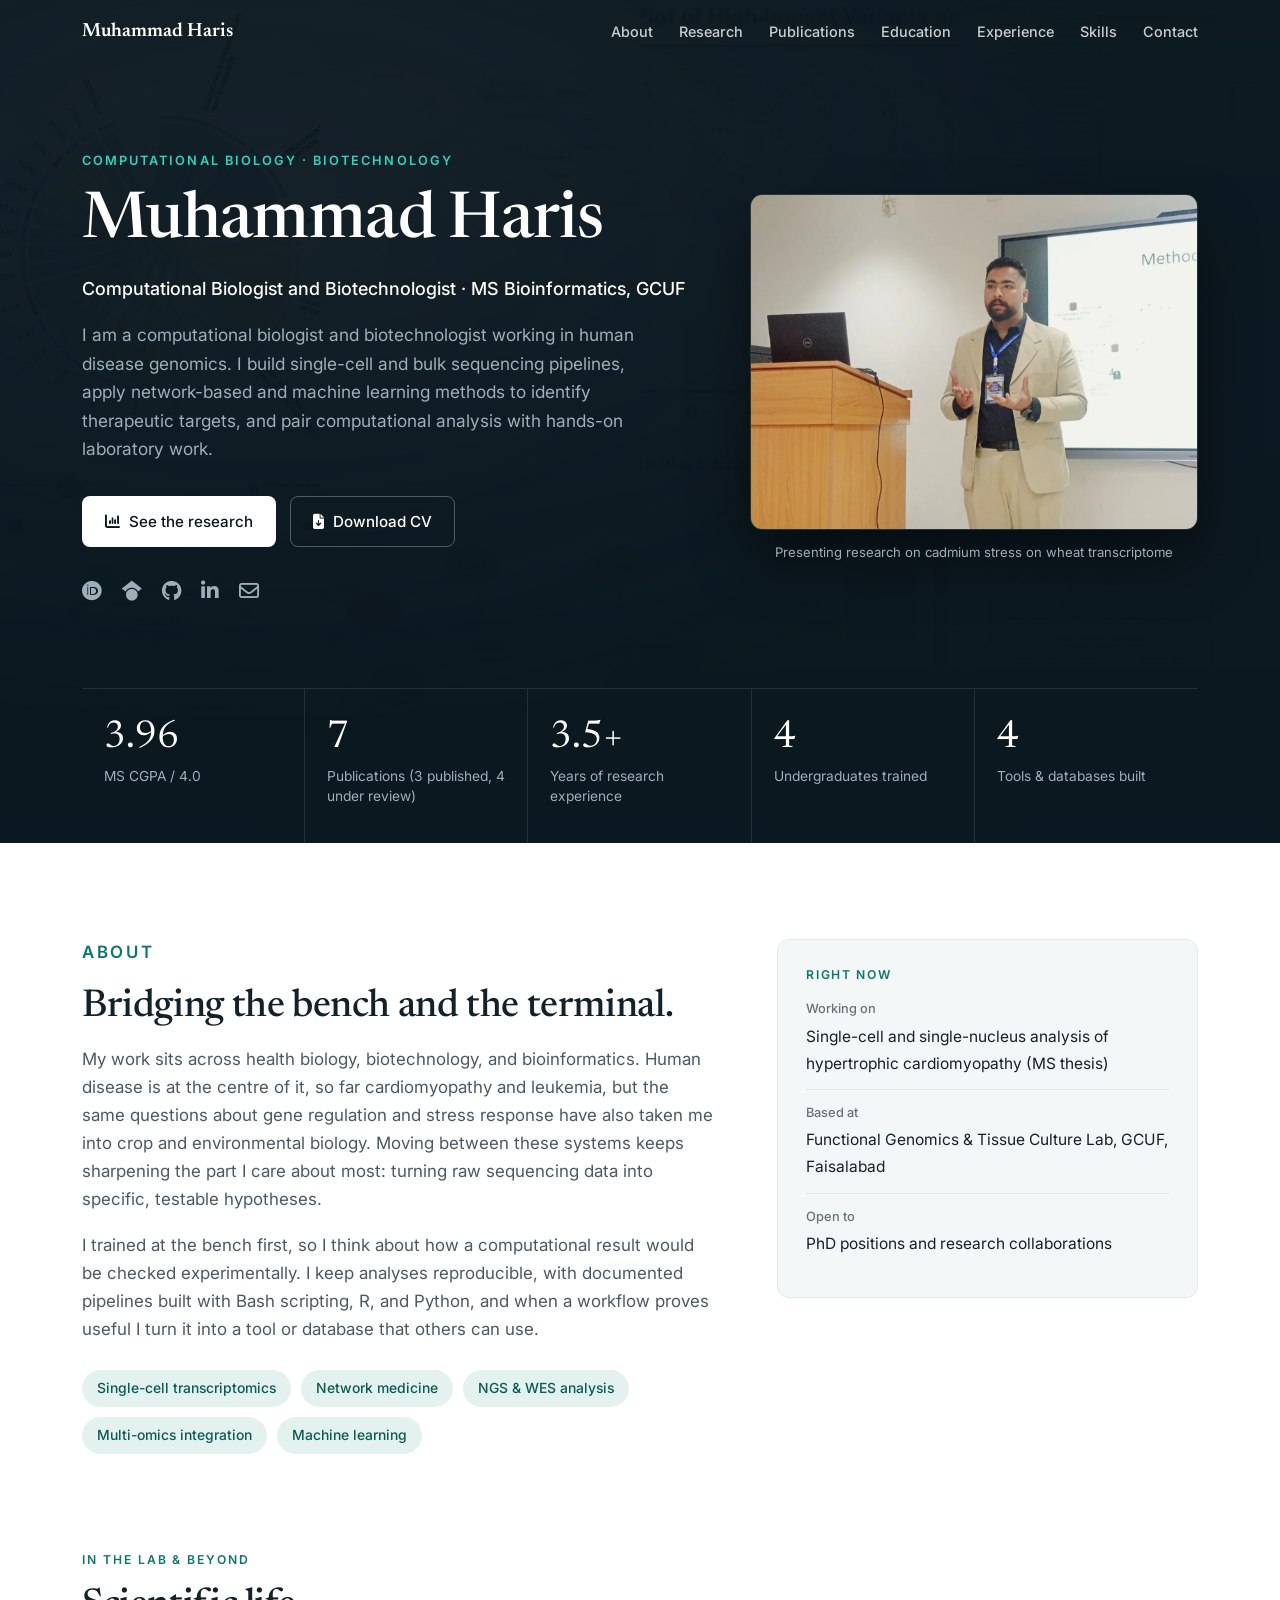
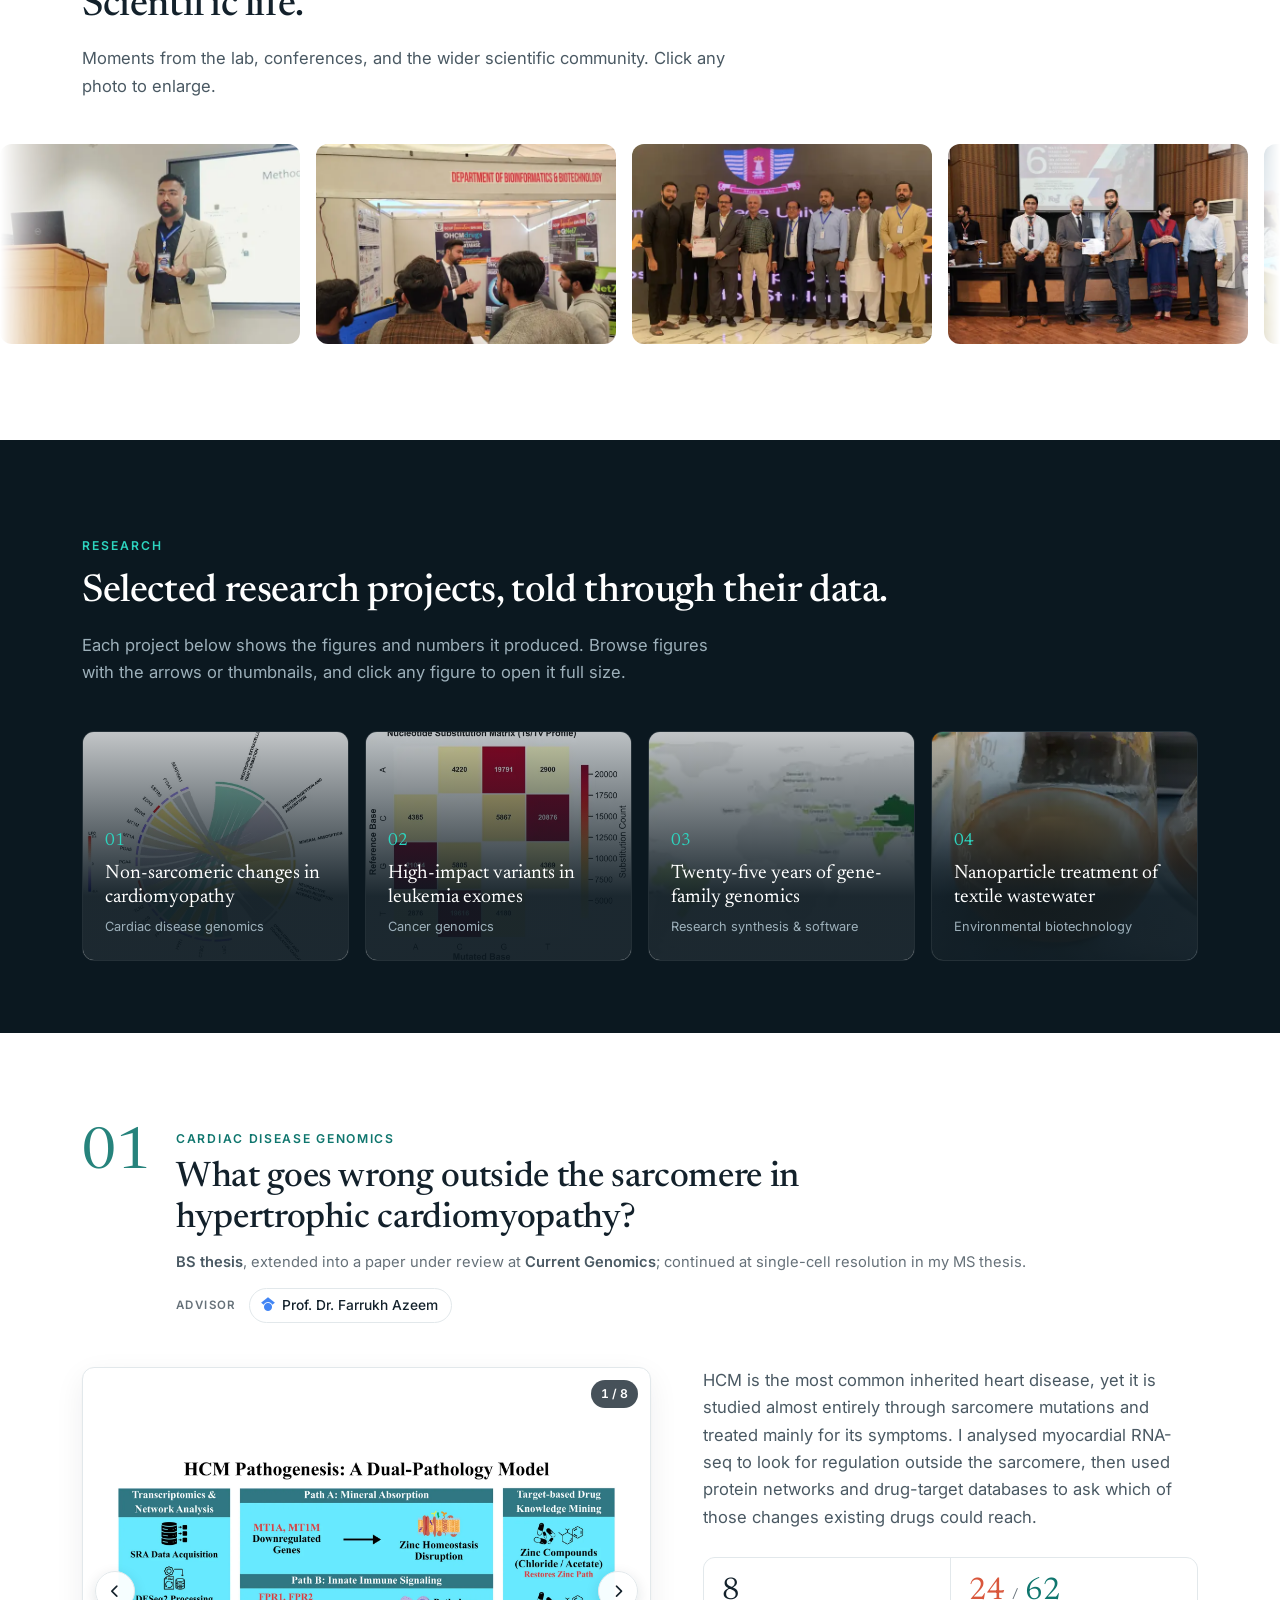
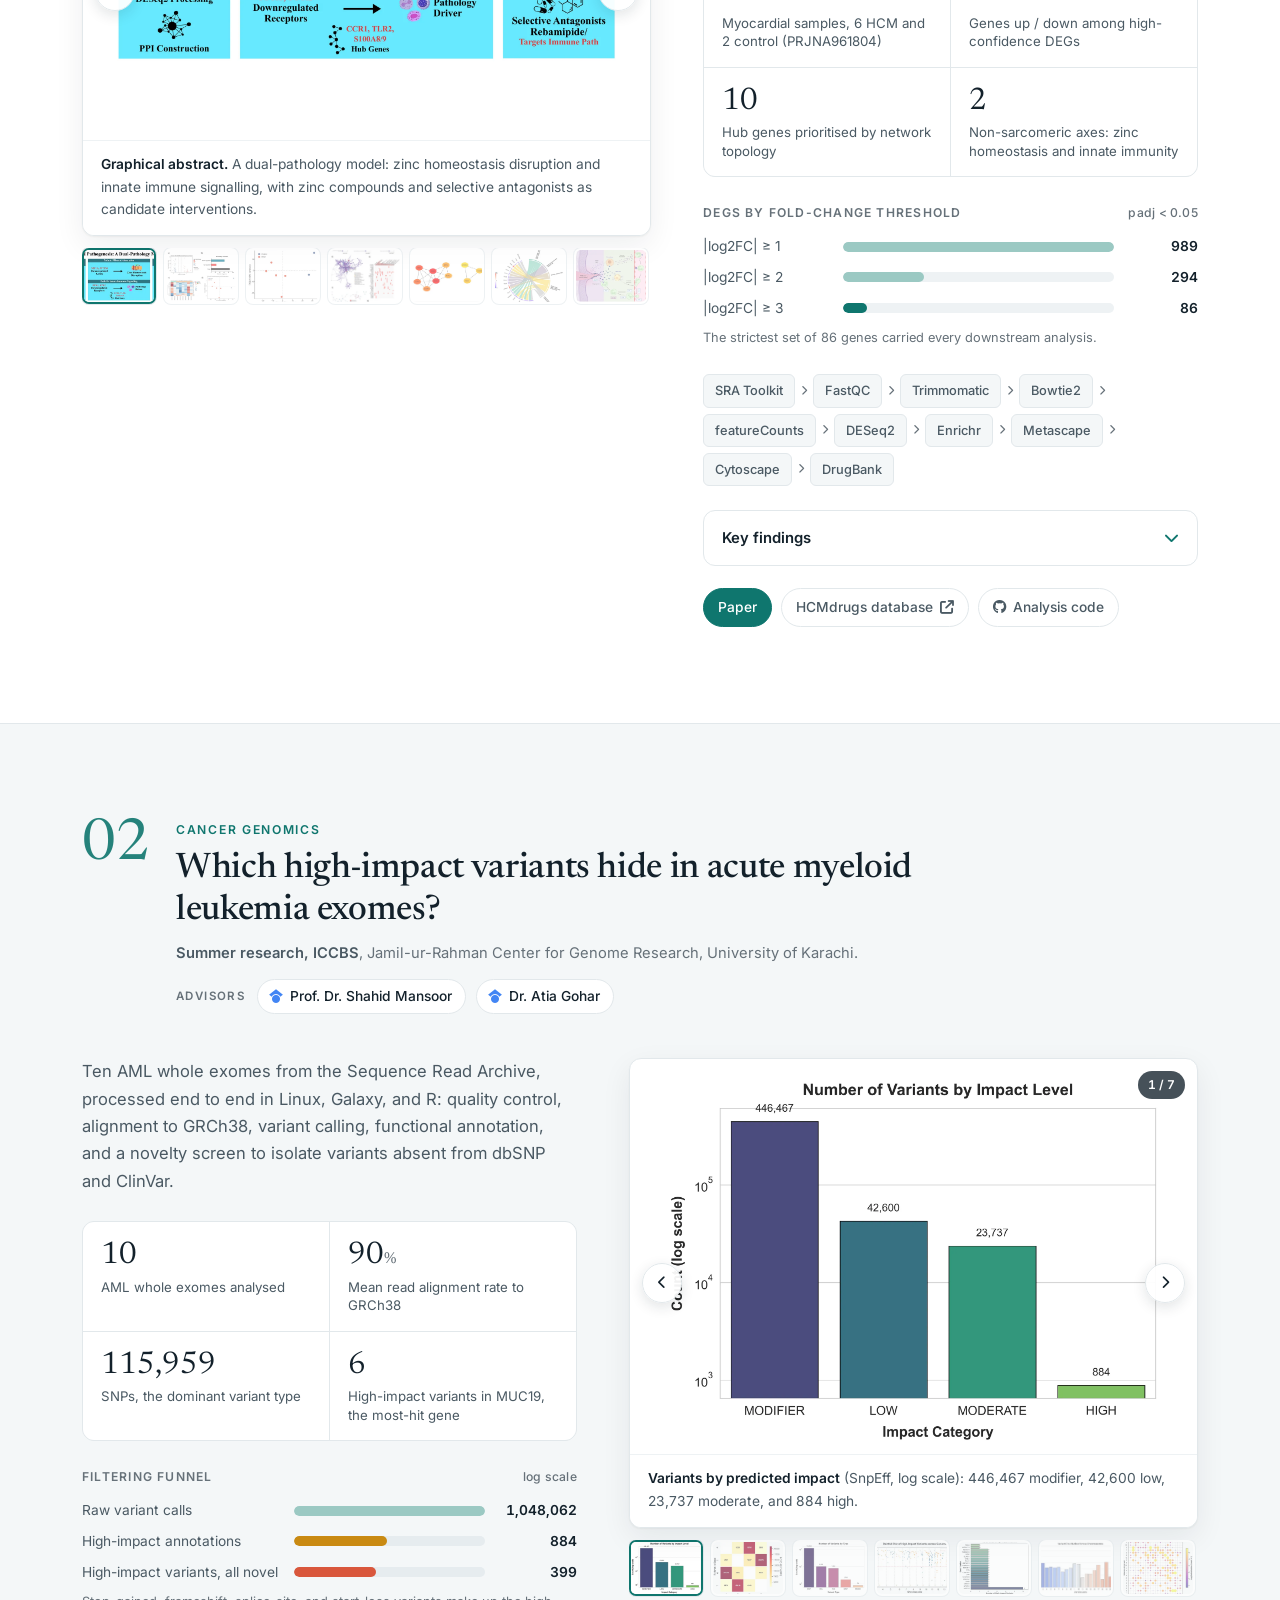
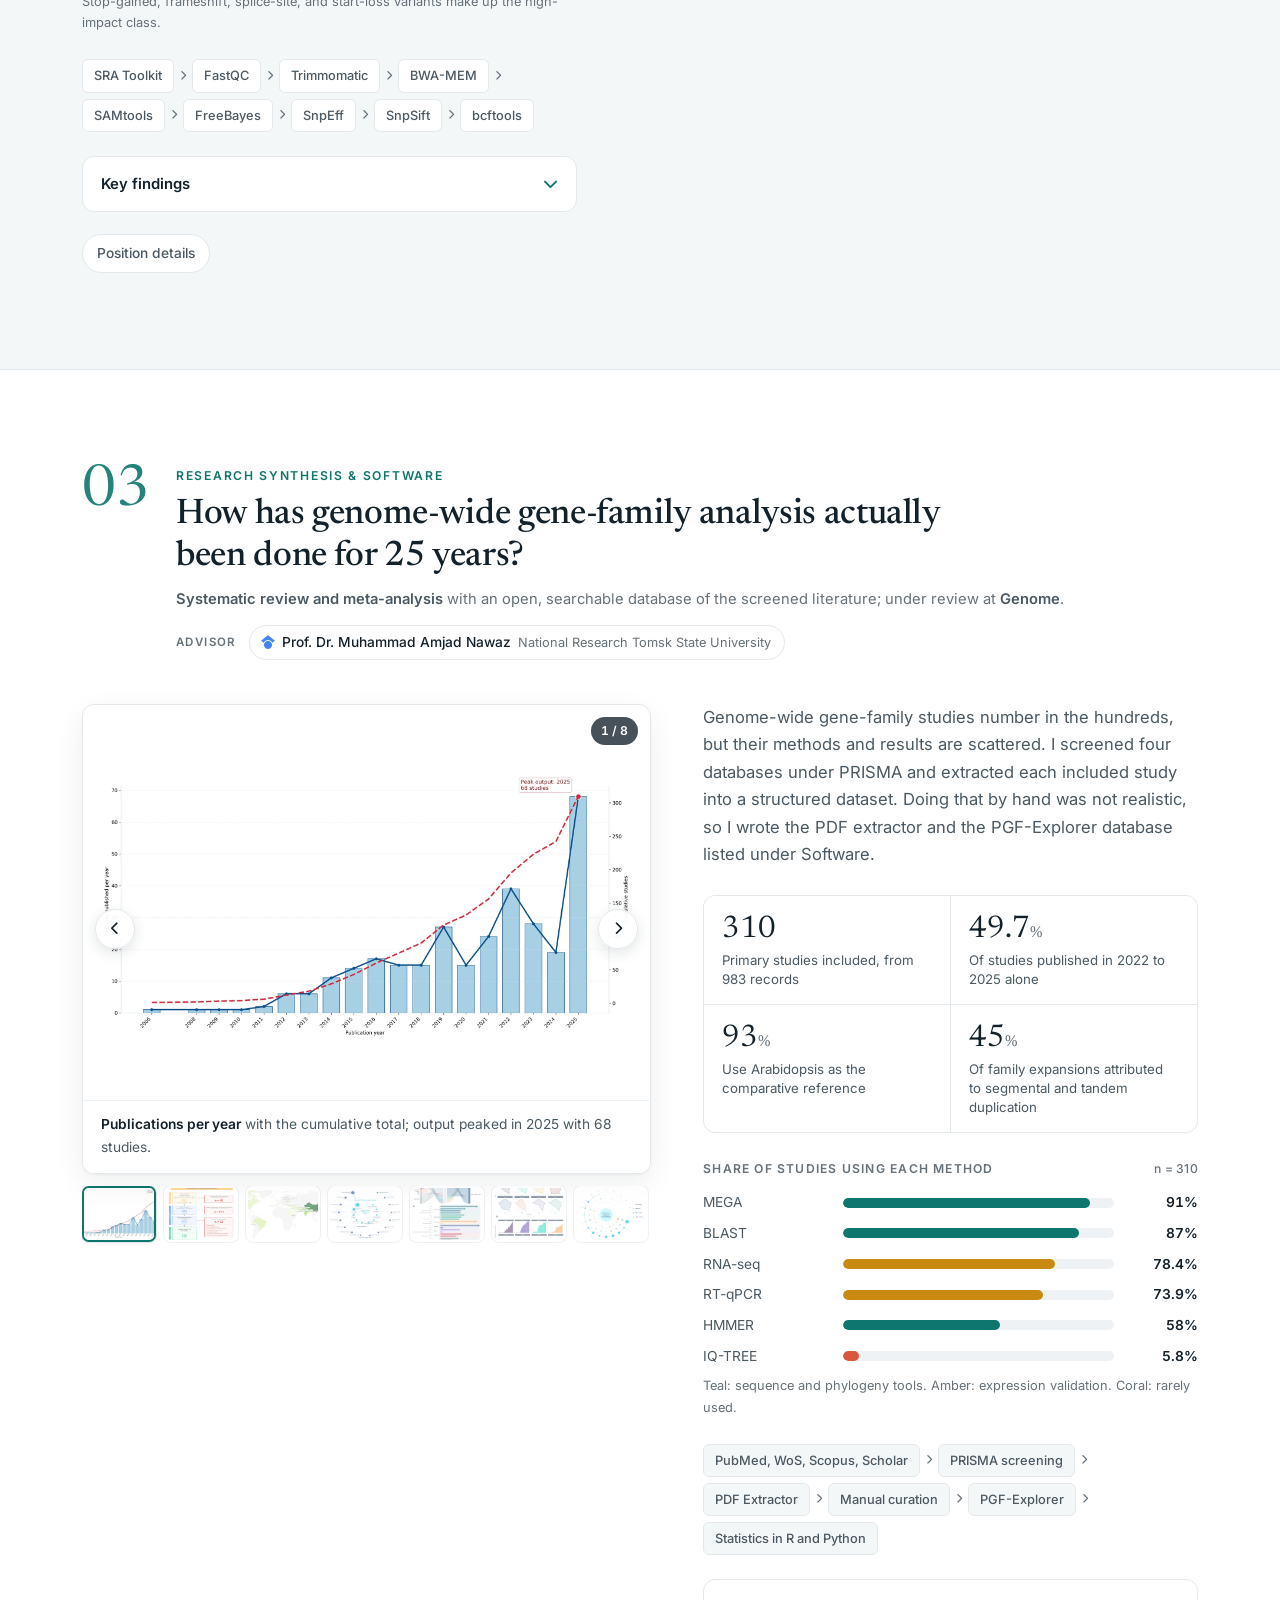
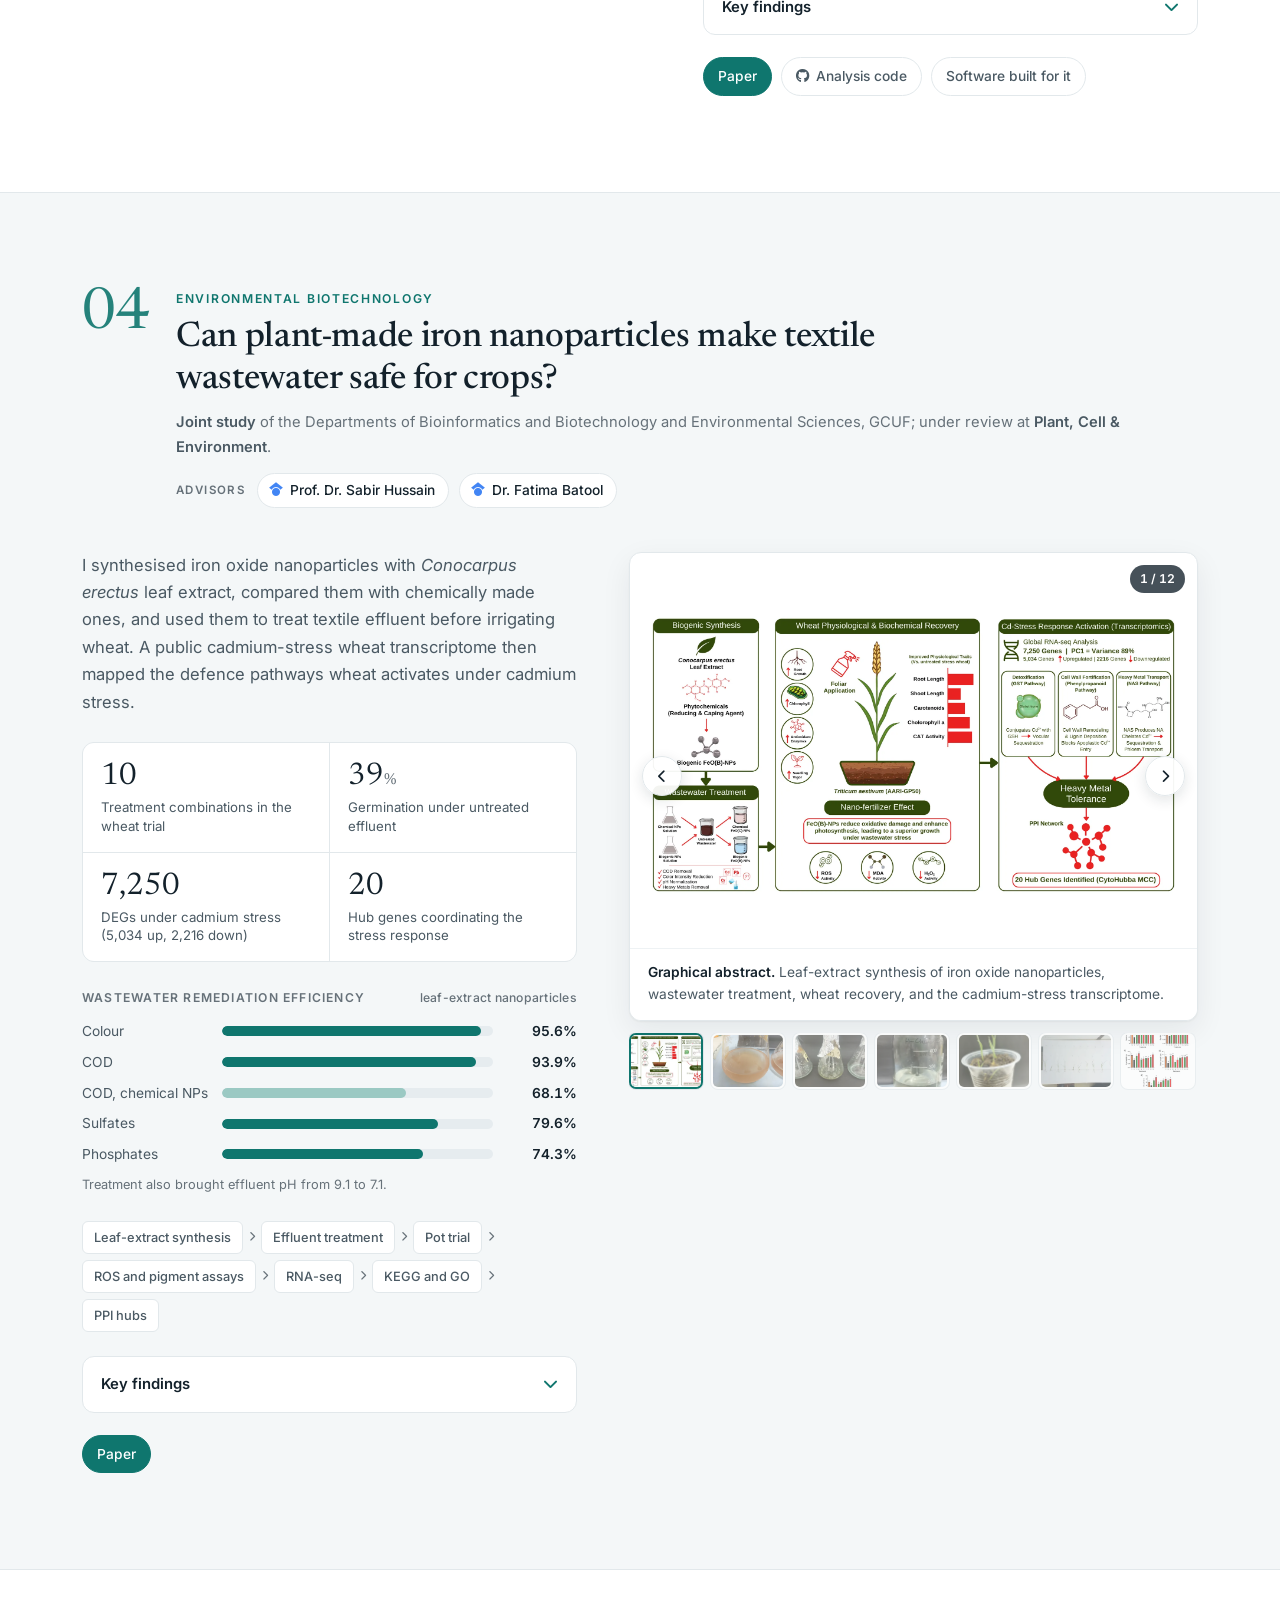
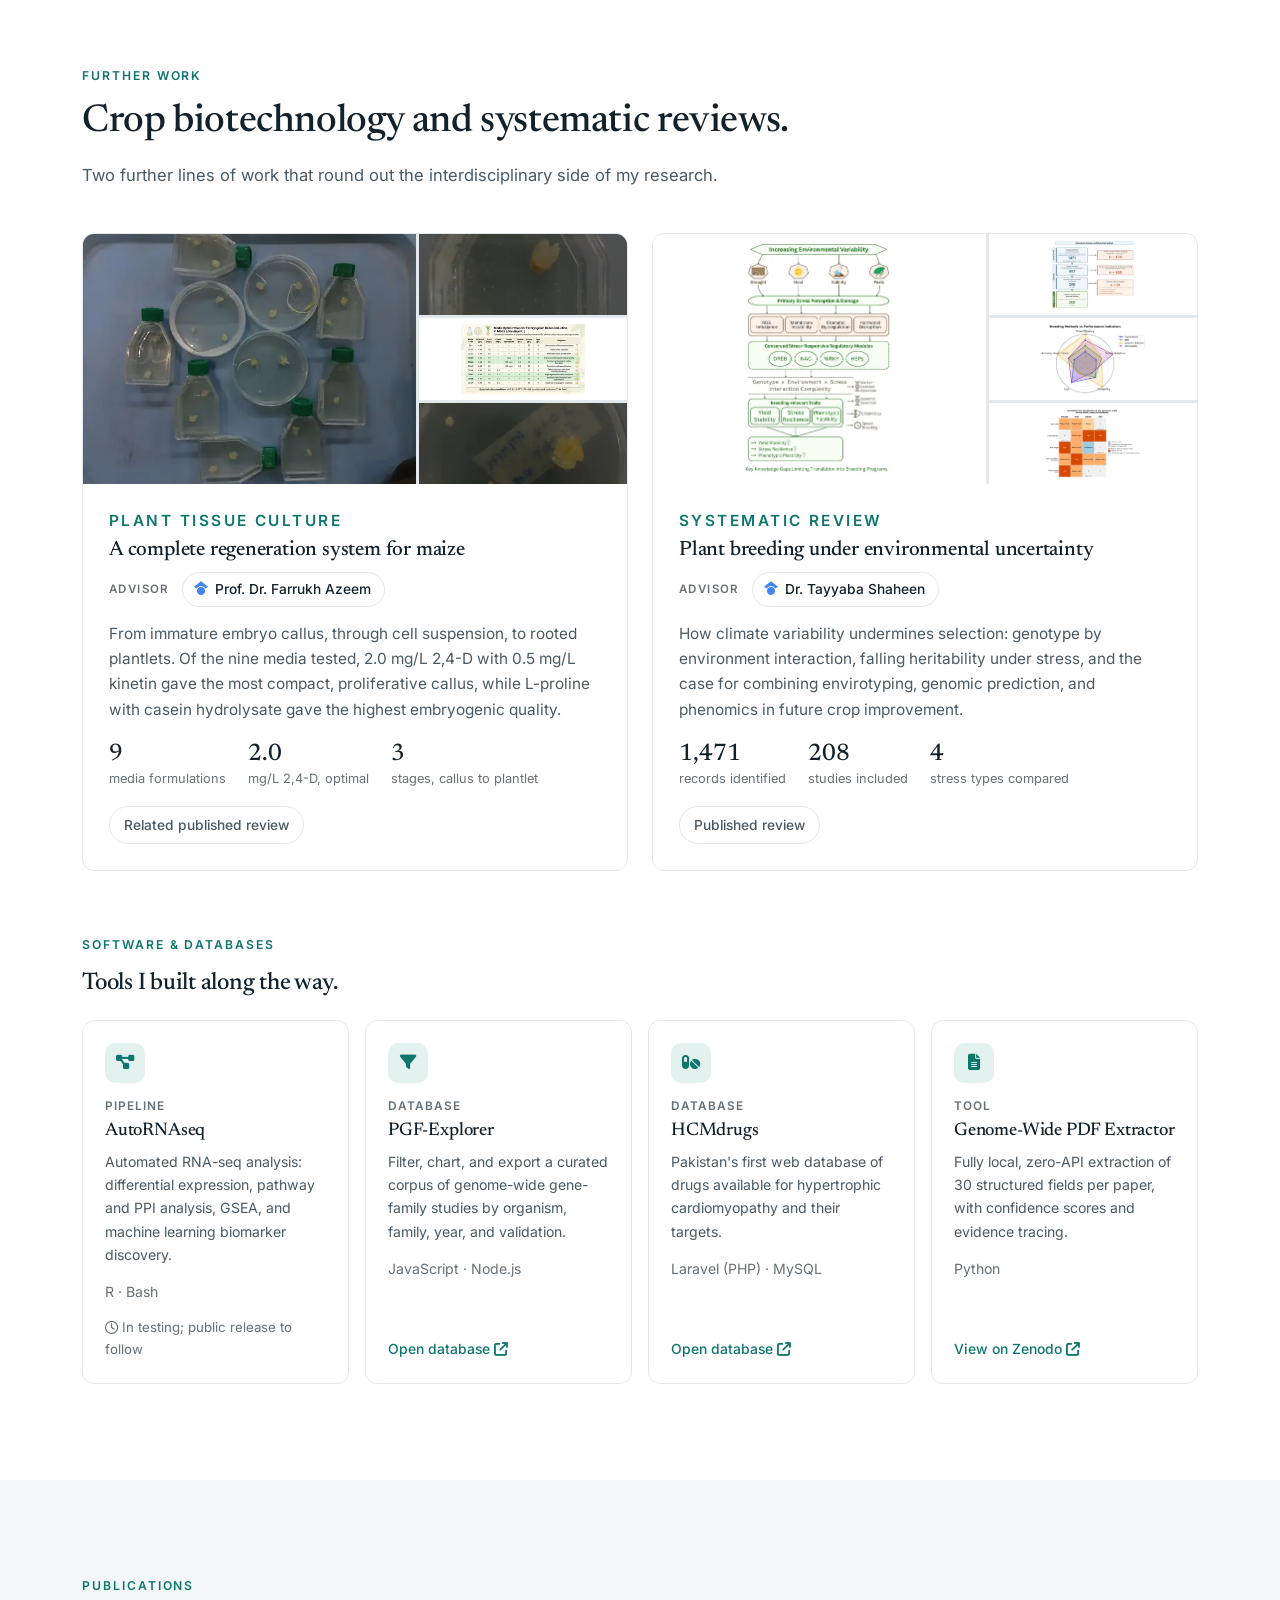
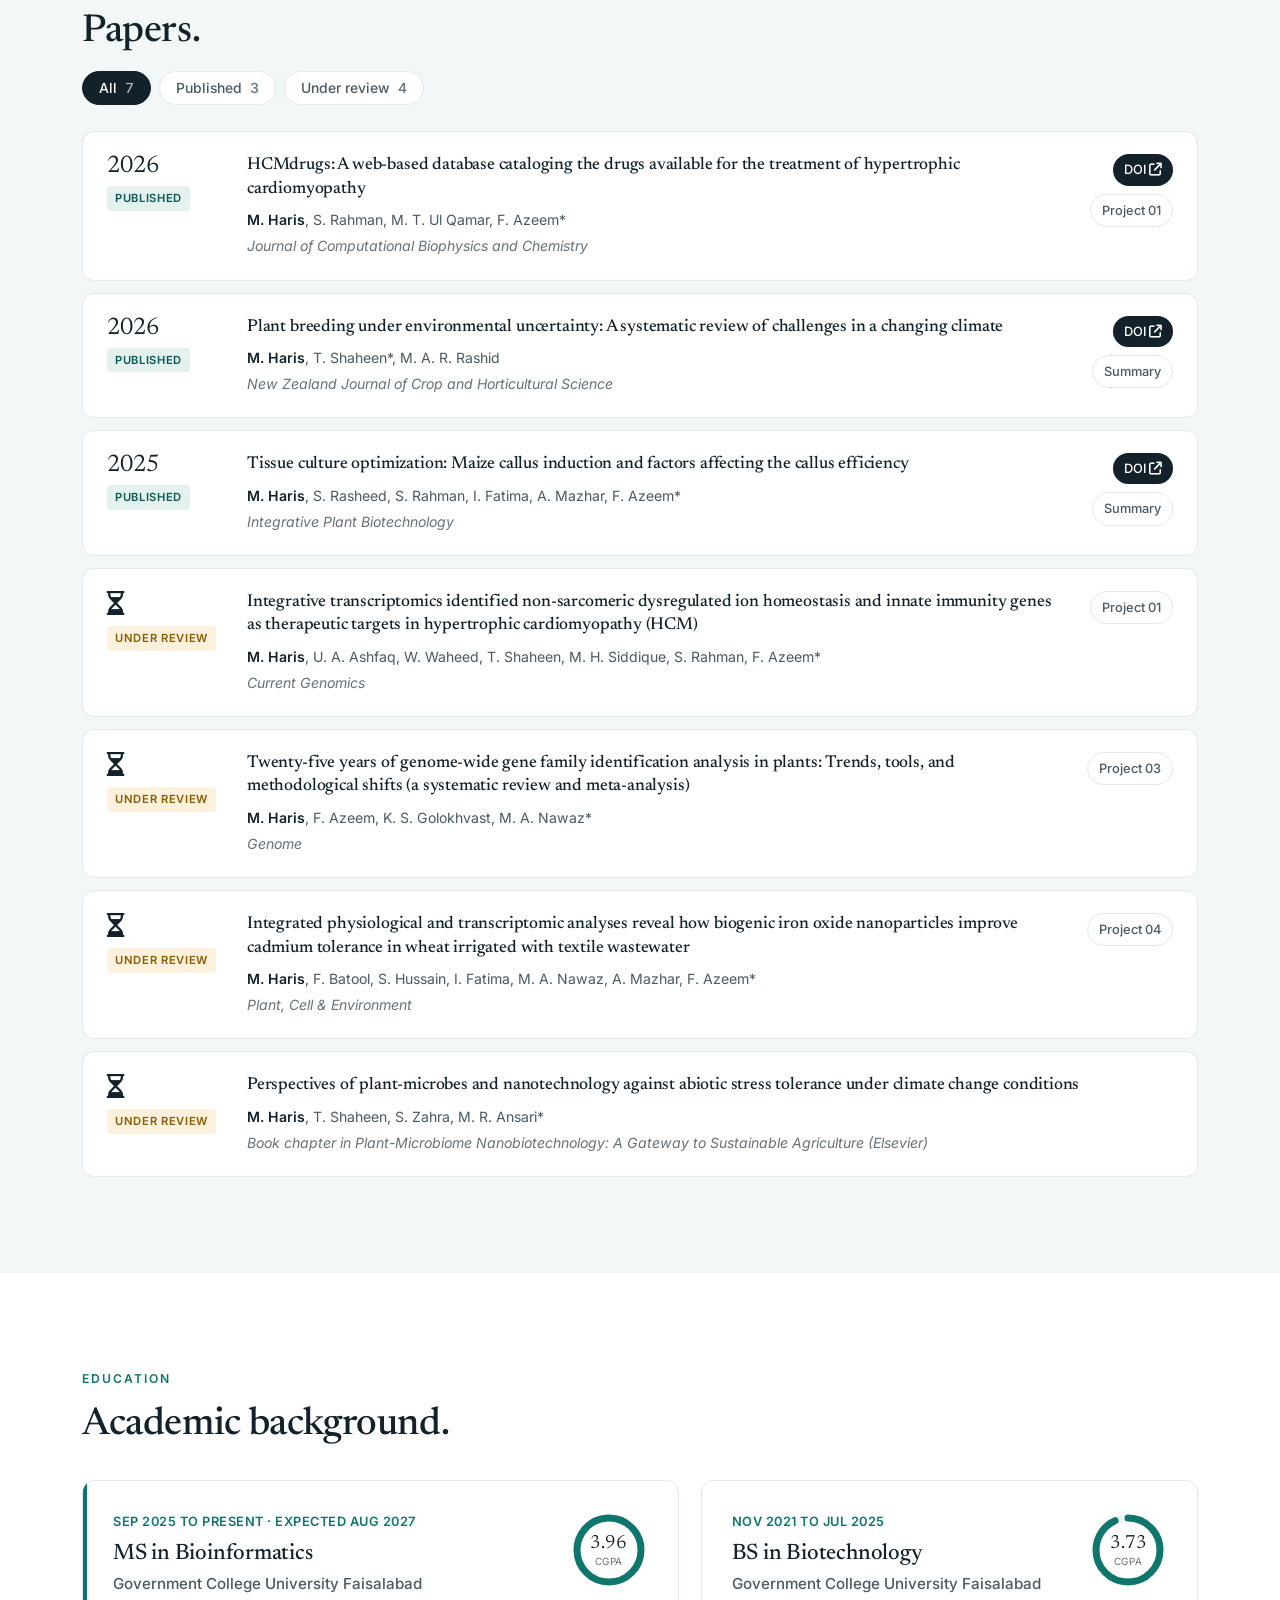
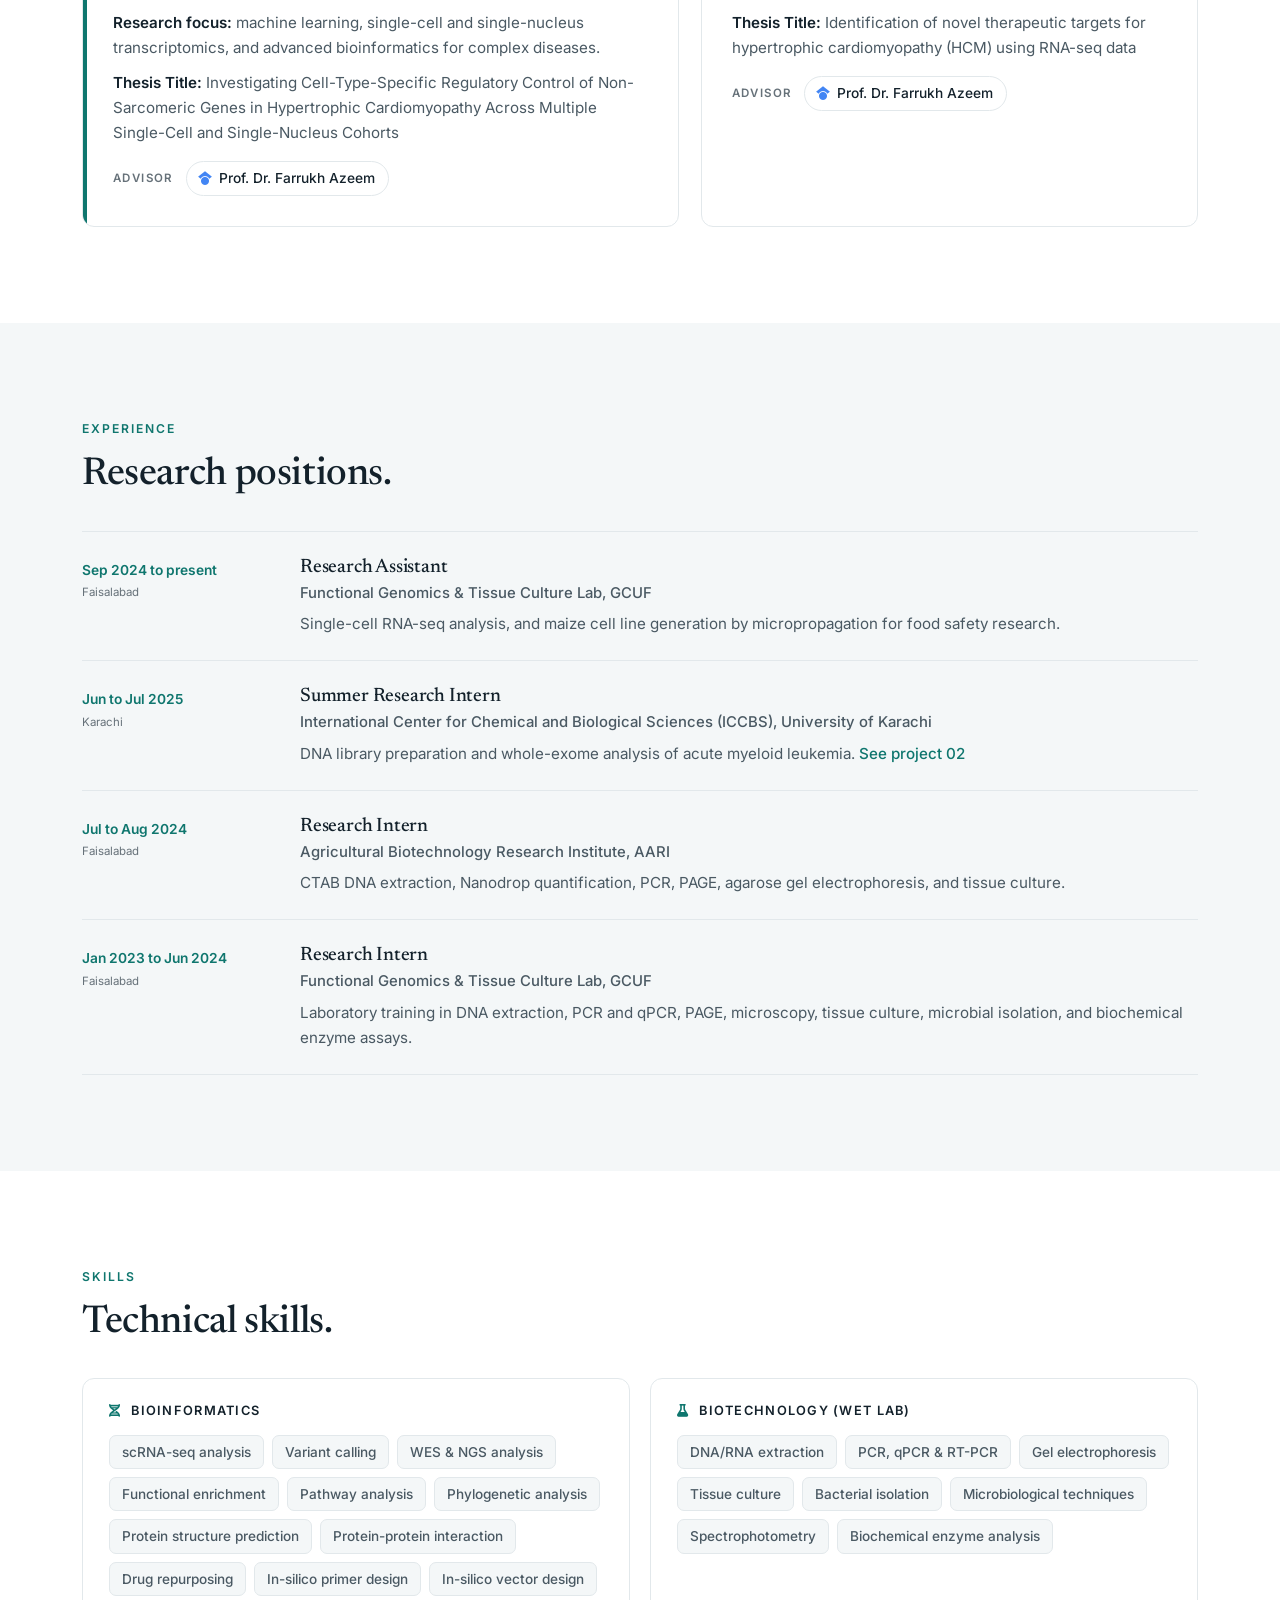
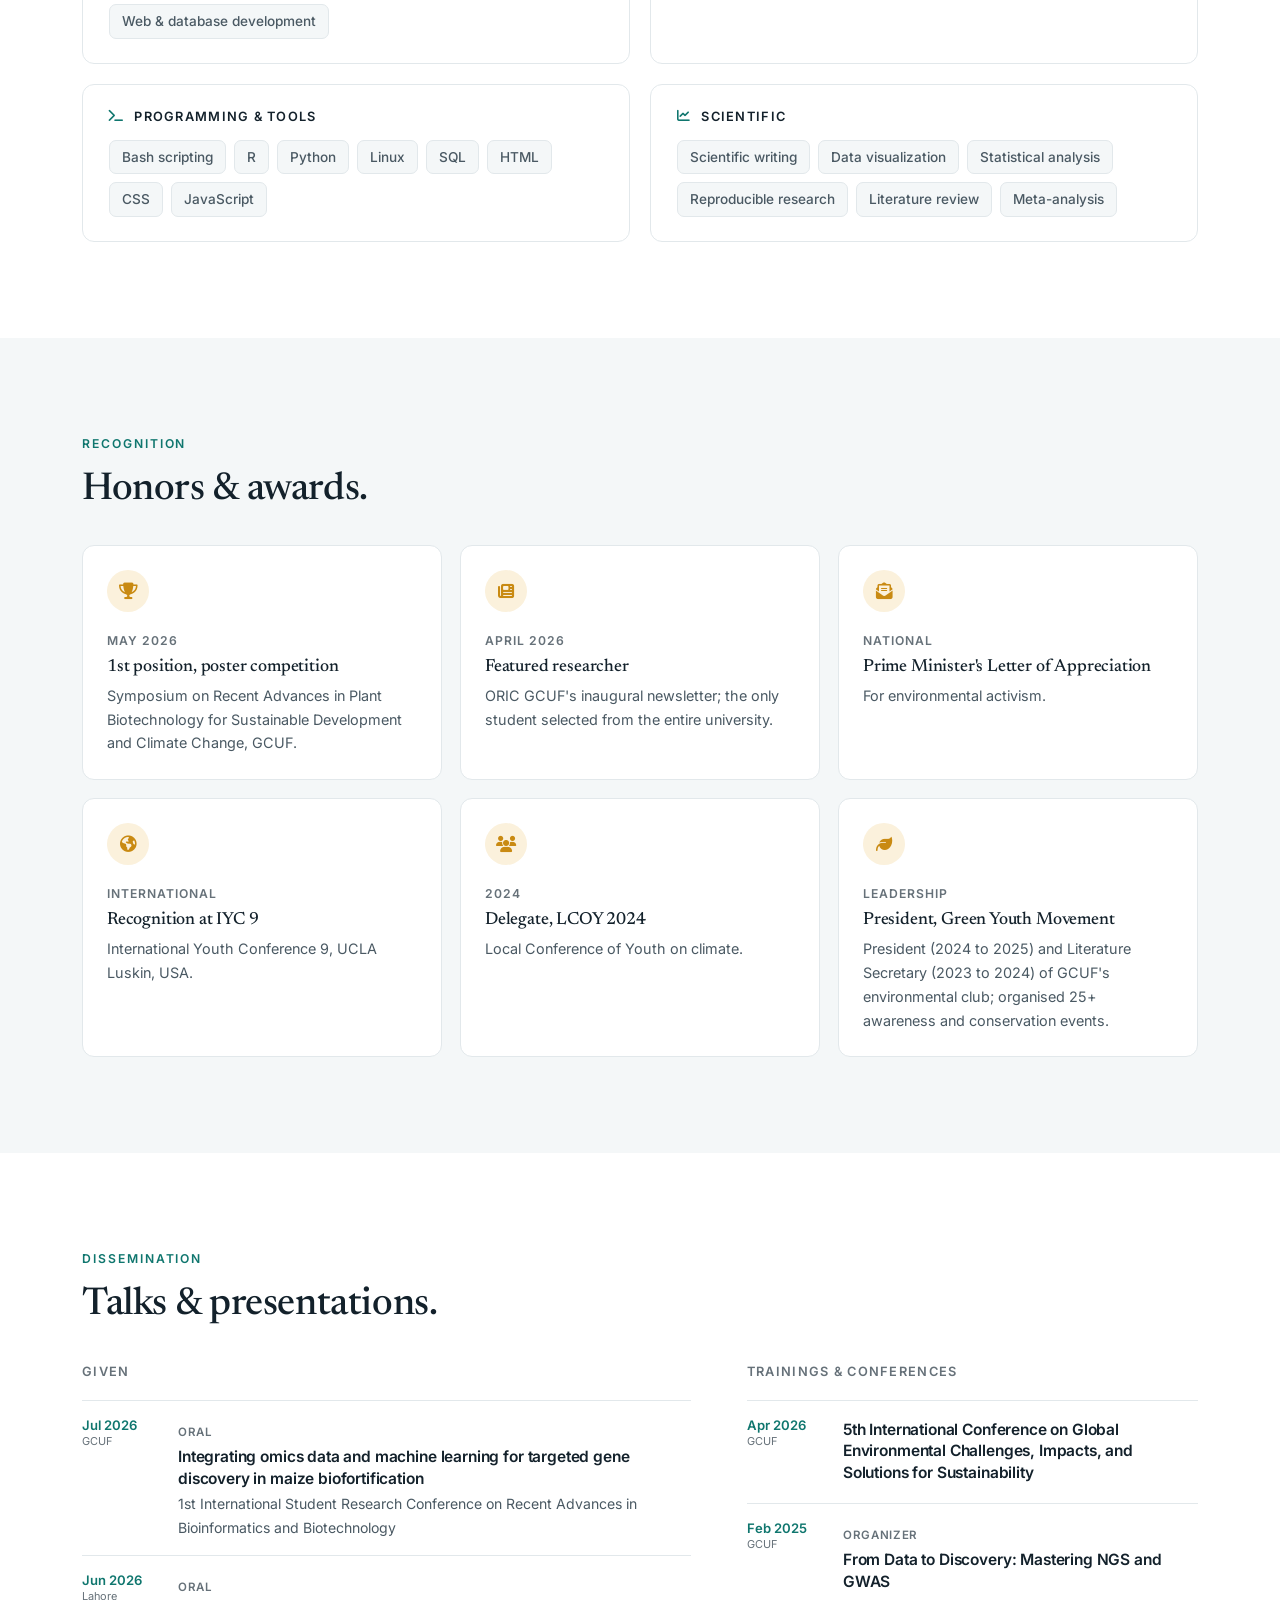
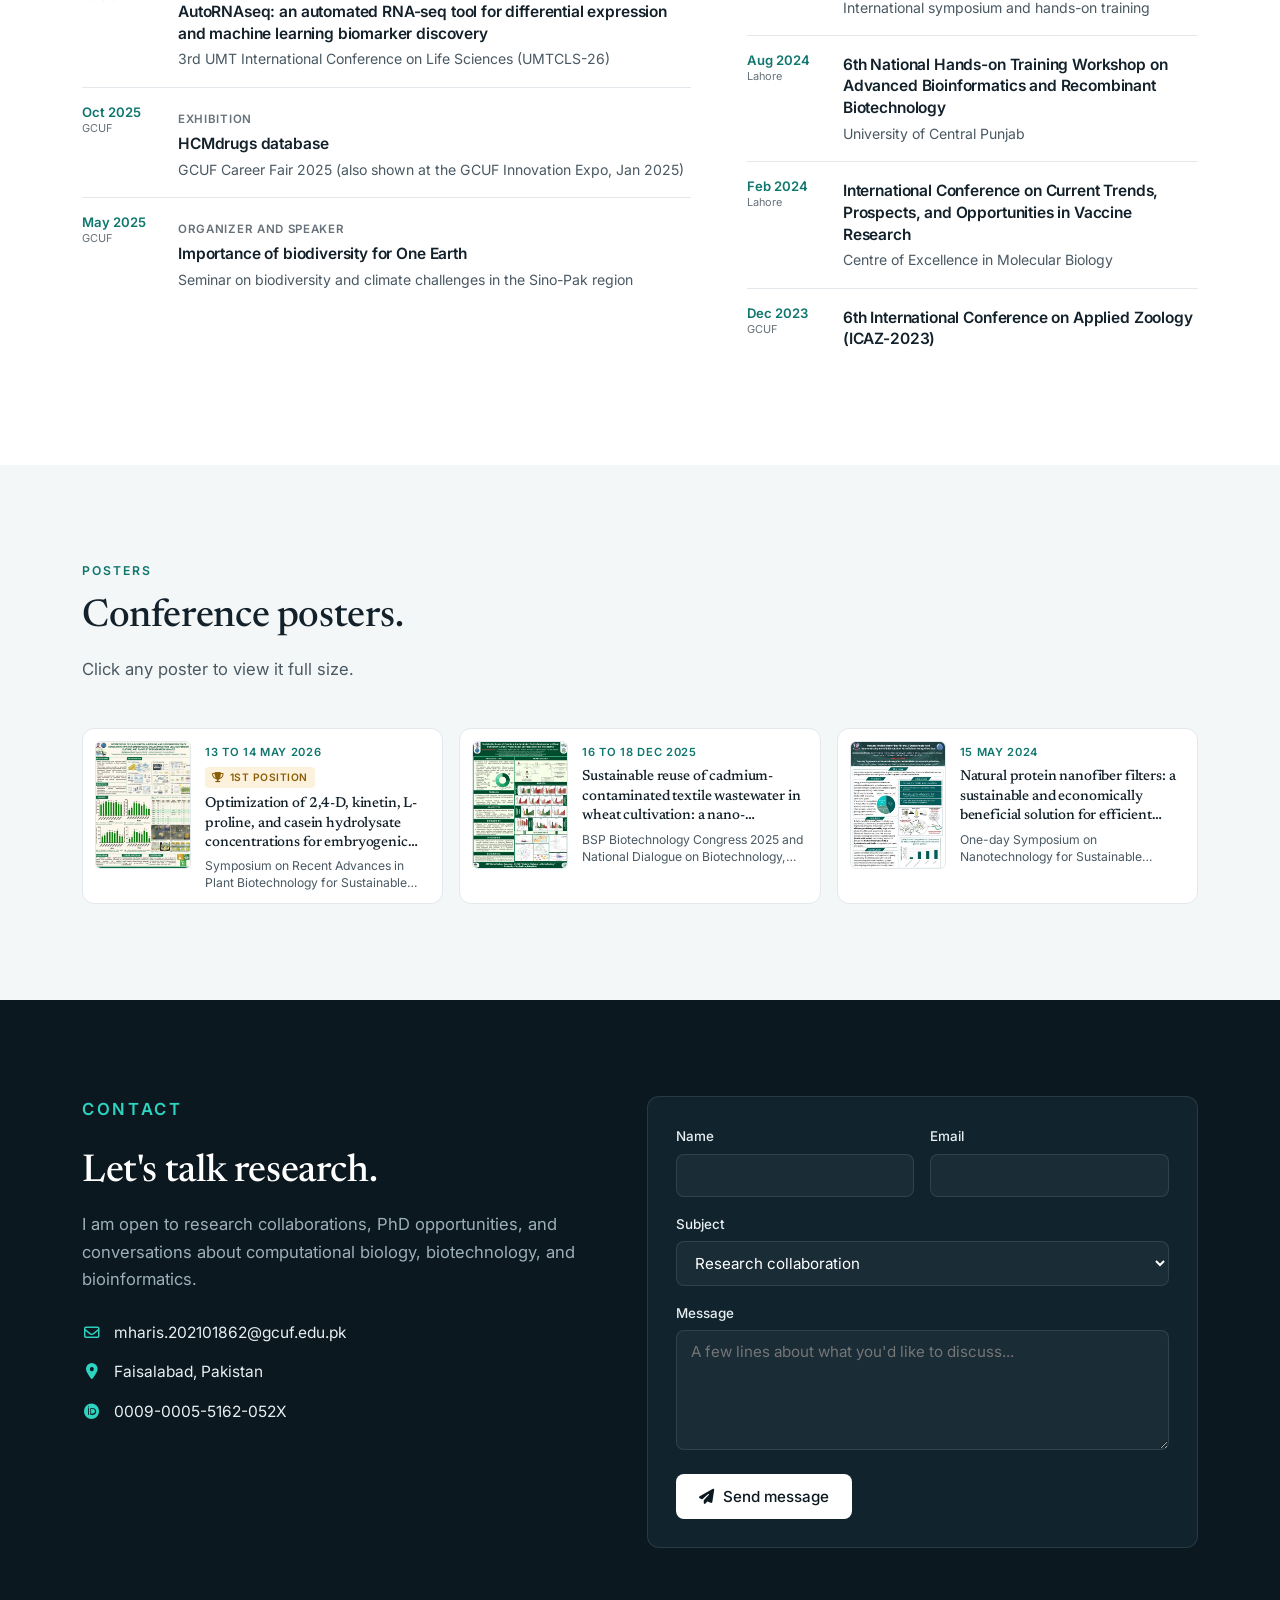
==== commit 5c9e9265: "changes" ====
--- a/index.html
+++ b/index.html
@@ -1072,8 +1072,8 @@
                             <span>3.73<small>CGPA</small></span>
                         </div>
                     </div>
-                    <p><b>Thesis Title:</b> Identification of therapeutic targets for hypertrophic cardiomyopathy using
-                        RNA-seq data analysis</p>
+                    <p><b>Thesis Title:</b> Identification of novel therapeutic targets for hypertrophic cardiomyopathy
+                        (HCM) using RNA-seq data</p>
                     <p class="prog-advisors"><span>Advisor</span>
                         <a href="https://scholar.google.com/citations?user=OcgB99cAAAAJ&amp;hl=en" target="_blank" rel="noopener"><i class="fa-brands fa-google-scholar"></i> Prof. Dr. Farrukh Azeem</a>
                     </p>
@@ -1098,7 +1098,7 @@
                     </div>
                 </div>
                 <div class="xp" data-reveal>
-                    <div class="xp-date">Jun to Aug 2025<small>Karachi</small></div>
+                    <div class="xp-date">Jun to Jul 2025<small>Karachi</small></div>
                     <div>
                         <h3>Summer Research Intern</h3>
                         <div class="xp-org">International Center for Chemical and Biological Sciences (ICCBS), University
@@ -1111,9 +1111,9 @@
                     <div class="xp-date">Jul to Aug 2024<small>Faisalabad</small></div>
                     <div>
                         <h3>Research Intern</h3>
-                        <div class="xp-org">Ayub Agricultural Research Institute (AARI)</div>
-                        <p>Molecular biology (DNA extraction, PCR, PAGE, microscopy), microbial isolation, and tissue
-                            culture.</p>
+                        <div class="xp-org">Agricultural Biotechnology Research Institute, AARI</div>
+                        <p>CTAB DNA extraction, Nanodrop quantification, PCR, PAGE, agarose gel electrophoresis, and
+                            tissue culture.</p>
                     </div>
                 </div>
                 <div class="xp" data-reveal>
@@ -1156,7 +1156,7 @@
                     <h3><i class="fa-solid fa-flask"></i> Biotechnology (Wet Lab)</h3>
                     <div class="skill-tags">
                         <span class="skill-chip">DNA/RNA extraction</span>
-                        <span class="skill-chip">PCR &amp; qPCR</span>
+                        <span class="skill-chip">PCR, qPCR &amp; RT-PCR</span>
                         <span class="skill-chip">Gel electrophoresis</span>
                         <span class="skill-chip">Tissue culture</span>
                         <span class="skill-chip">Bacterial isolation</span>
@@ -1208,7 +1208,7 @@
                 </div>
                 <div class="honor" data-reveal>
                     <div class="honor-icon"><i class="fa-solid fa-newspaper"></i></div>
-                    <span class="honor-year">May 2026</span>
+                    <span class="honor-year">April 2026</span>
                     <h3>Featured researcher</h3>
                     <p>ORIC GCUF's inaugural newsletter; the only student selected from the entire university.</p>
                 </div>
@@ -1234,7 +1234,8 @@
                     <div class="honor-icon"><i class="fa-solid fa-leaf"></i></div>
                     <span class="honor-year">Leadership</span>
                     <h3>President, Green Youth Movement</h3>
-                    <p>Led GCUF's environmental club and organised 25+ awareness and conservation events.</p>
+                    <p>President (2024 to 2025) and Literature Secretary (2023 to 2024) of GCUF's environmental club;
+                        organised 25+ awareness and conservation events.</p>
                 </div>
             </div>
         </div>
@@ -1274,14 +1275,14 @@
                     </div>
                     <div class="talk">
                         <div class="talk-date">May 2025<small>GCUF</small></div>
-                        <div><span class="talk-kind">Talk</span>
+                        <div><span class="talk-kind">Organizer and speaker</span>
                             <h4>Importance of biodiversity for One Earth</h4>
                             <p>Seminar on biodiversity and climate challenges in the Sino-Pak region</p>
                         </div>
                     </div>
                 </div>
                 <div data-reveal>
-                    <p class="talks-sub">Trainings &amp; conferences attended</p>
+                    <p class="talks-sub">Trainings &amp; conferences</p>
                     <div class="talk">
                         <div class="talk-date">Apr 2026<small>GCUF</small></div>
                         <div><h4>5th International Conference on Global Environmental Challenges, Impacts, and
@@ -1289,13 +1290,14 @@
                     </div>
                     <div class="talk">
                         <div class="talk-date">Feb 2025<small>GCUF</small></div>
-                        <div><h4>From Data to Discovery: Mastering NGS and GWAS</h4>
+                        <div><span class="talk-kind">Organizer</span>
+                            <h4>From Data to Discovery: Mastering NGS and GWAS</h4>
                             <p>International symposium and hands-on training</p></div>
                     </div>
                     <div class="talk">
                         <div class="talk-date">Aug 2024<small>Lahore</small></div>
-                        <div><h4>6th Hands-On National Training Workshop on Advanced Bioinformatics and Recombinant DNA
-                                Technology</h4><p>University of Central Punjab</p></div>
+                        <div><h4>6th National Hands-on Training Workshop on Advanced Bioinformatics and Recombinant
+                                Biotechnology</h4><p>University of Central Punjab</p></div>
                     </div>
                     <div class="talk">
                         <div class="talk-date">Feb 2024<small>Lahore</small></div>
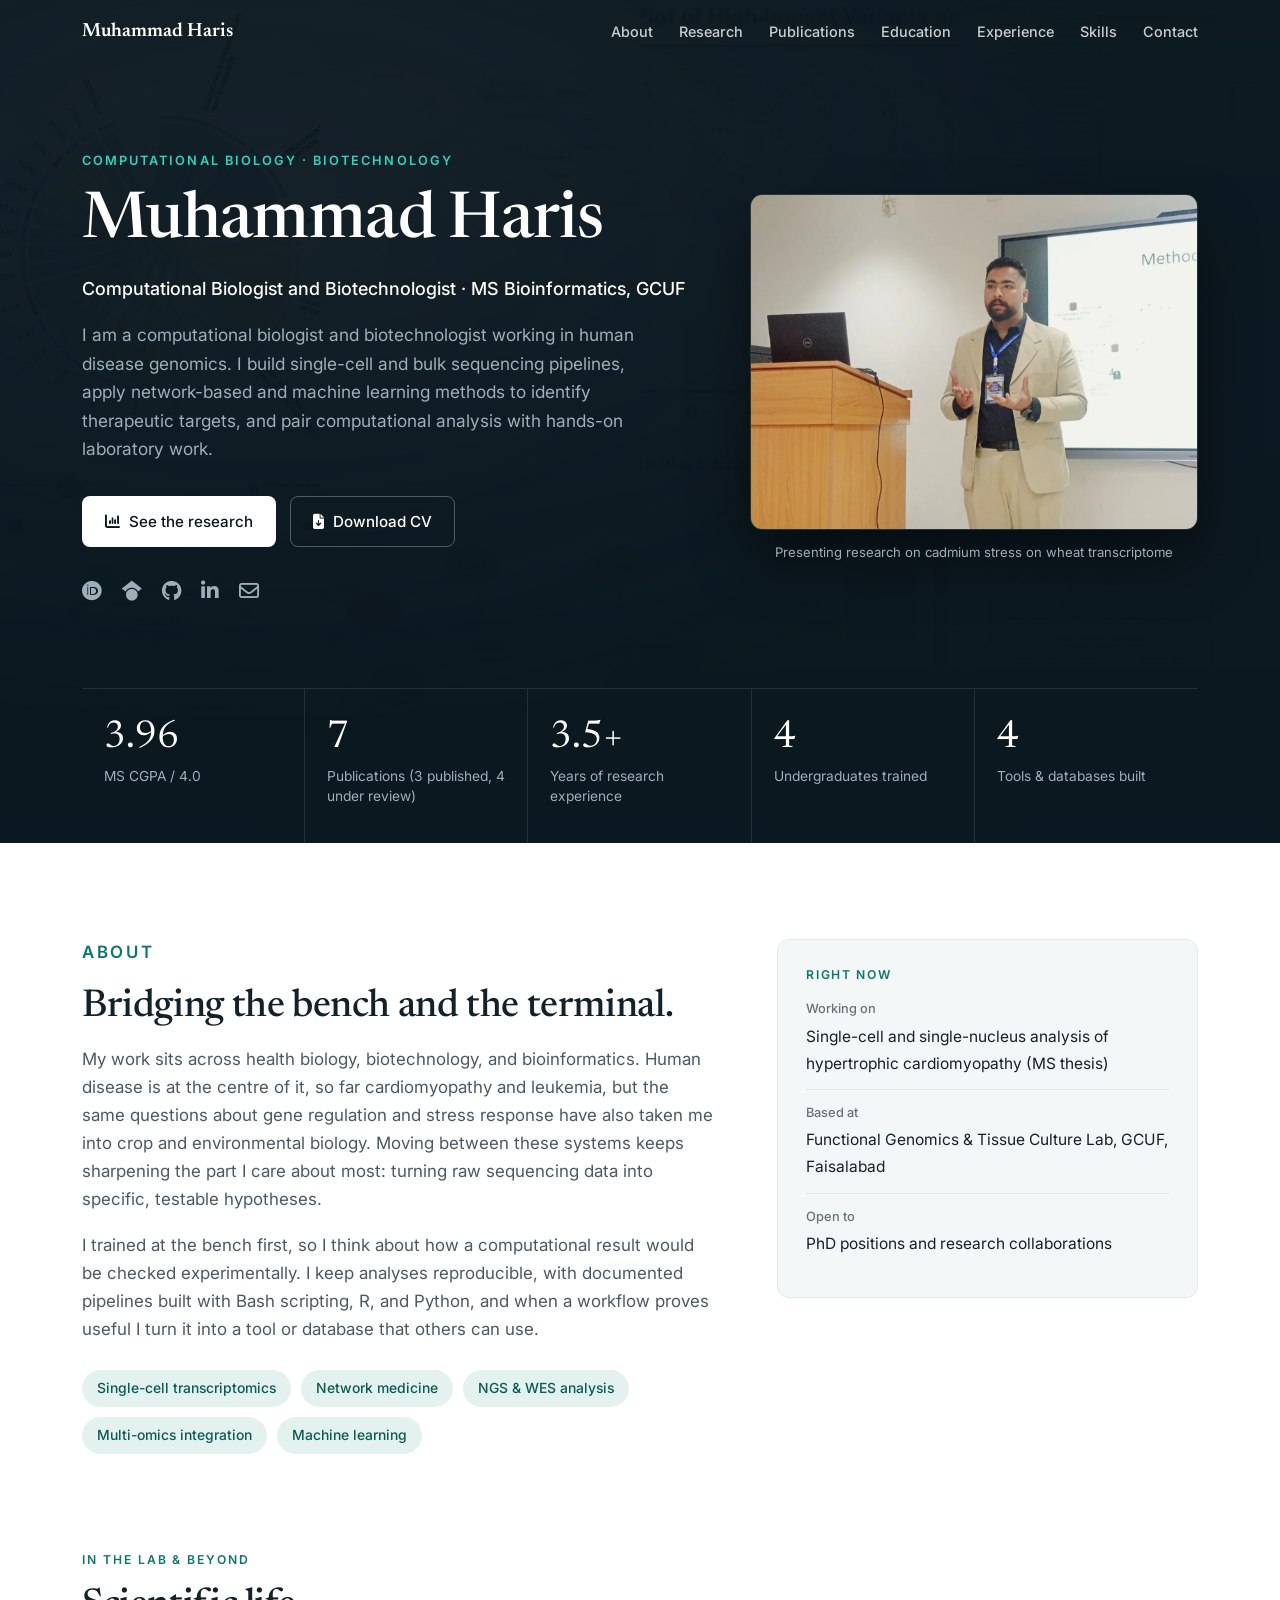
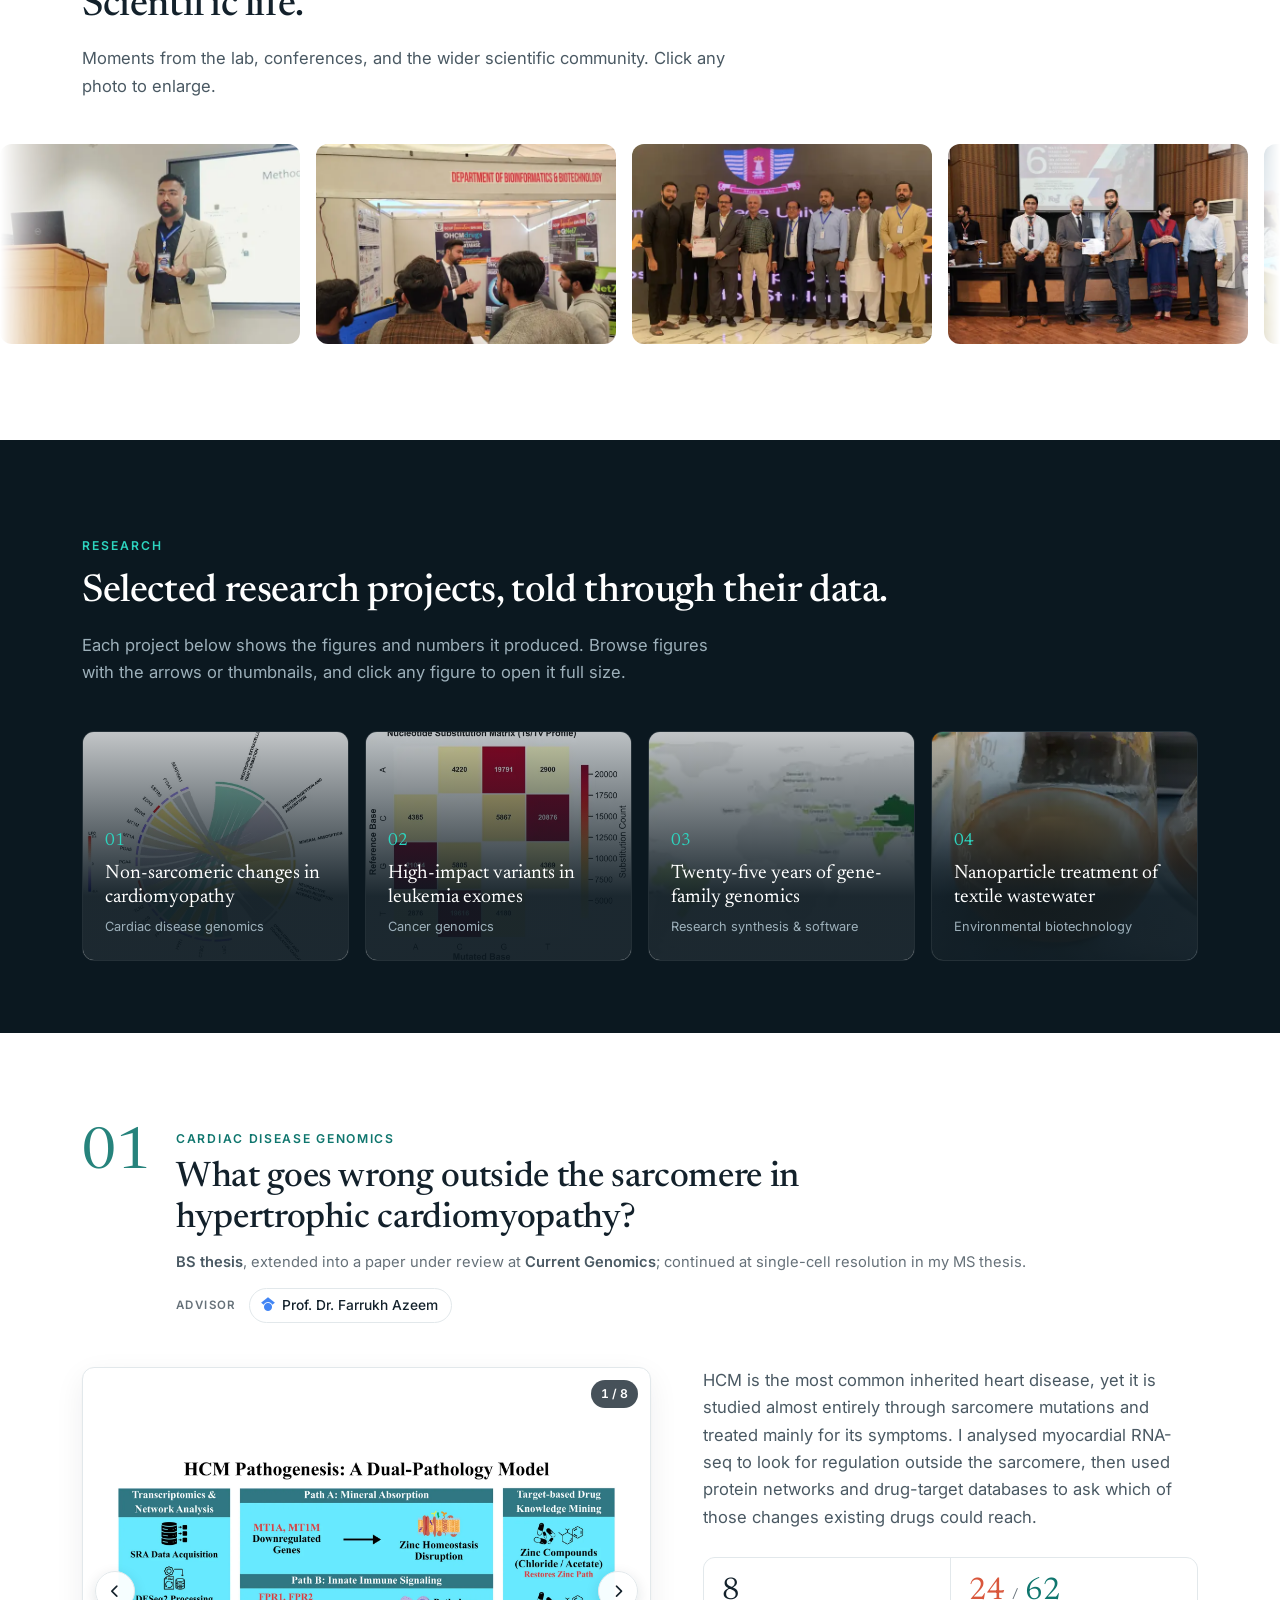
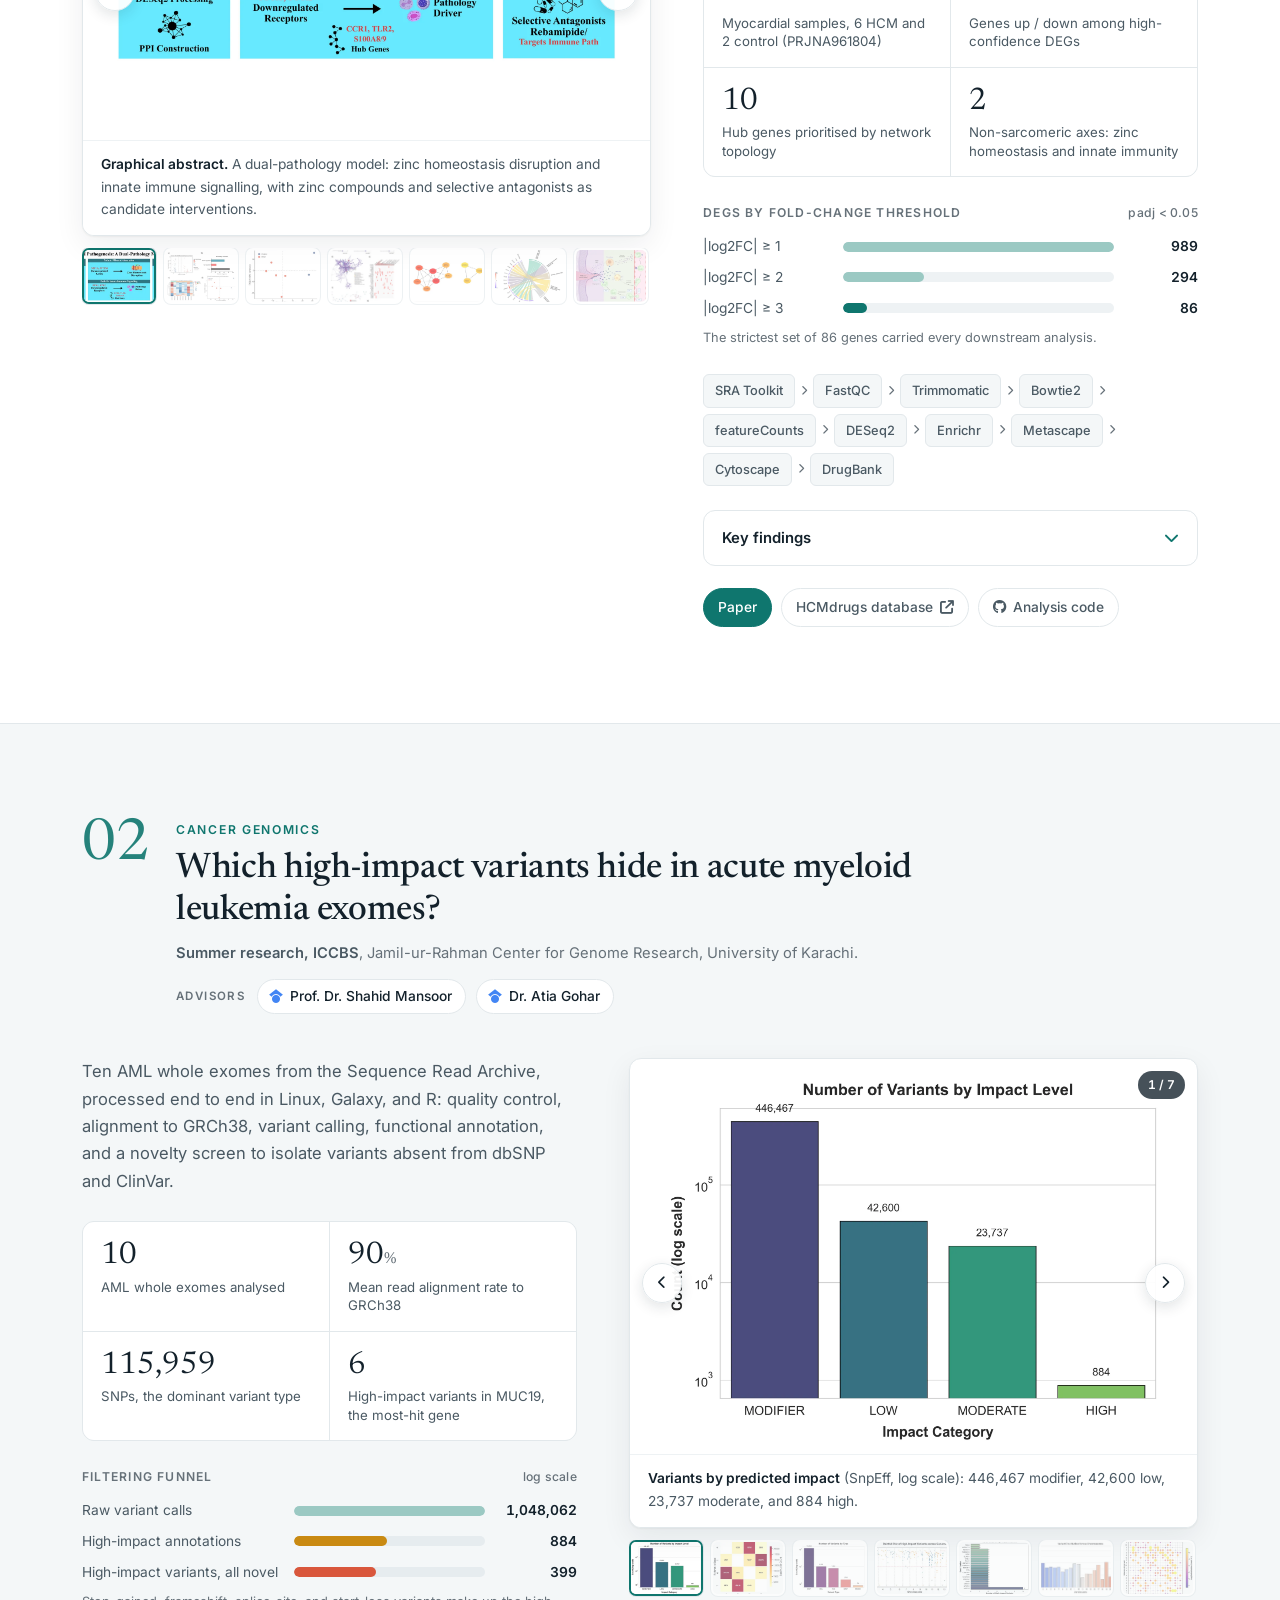
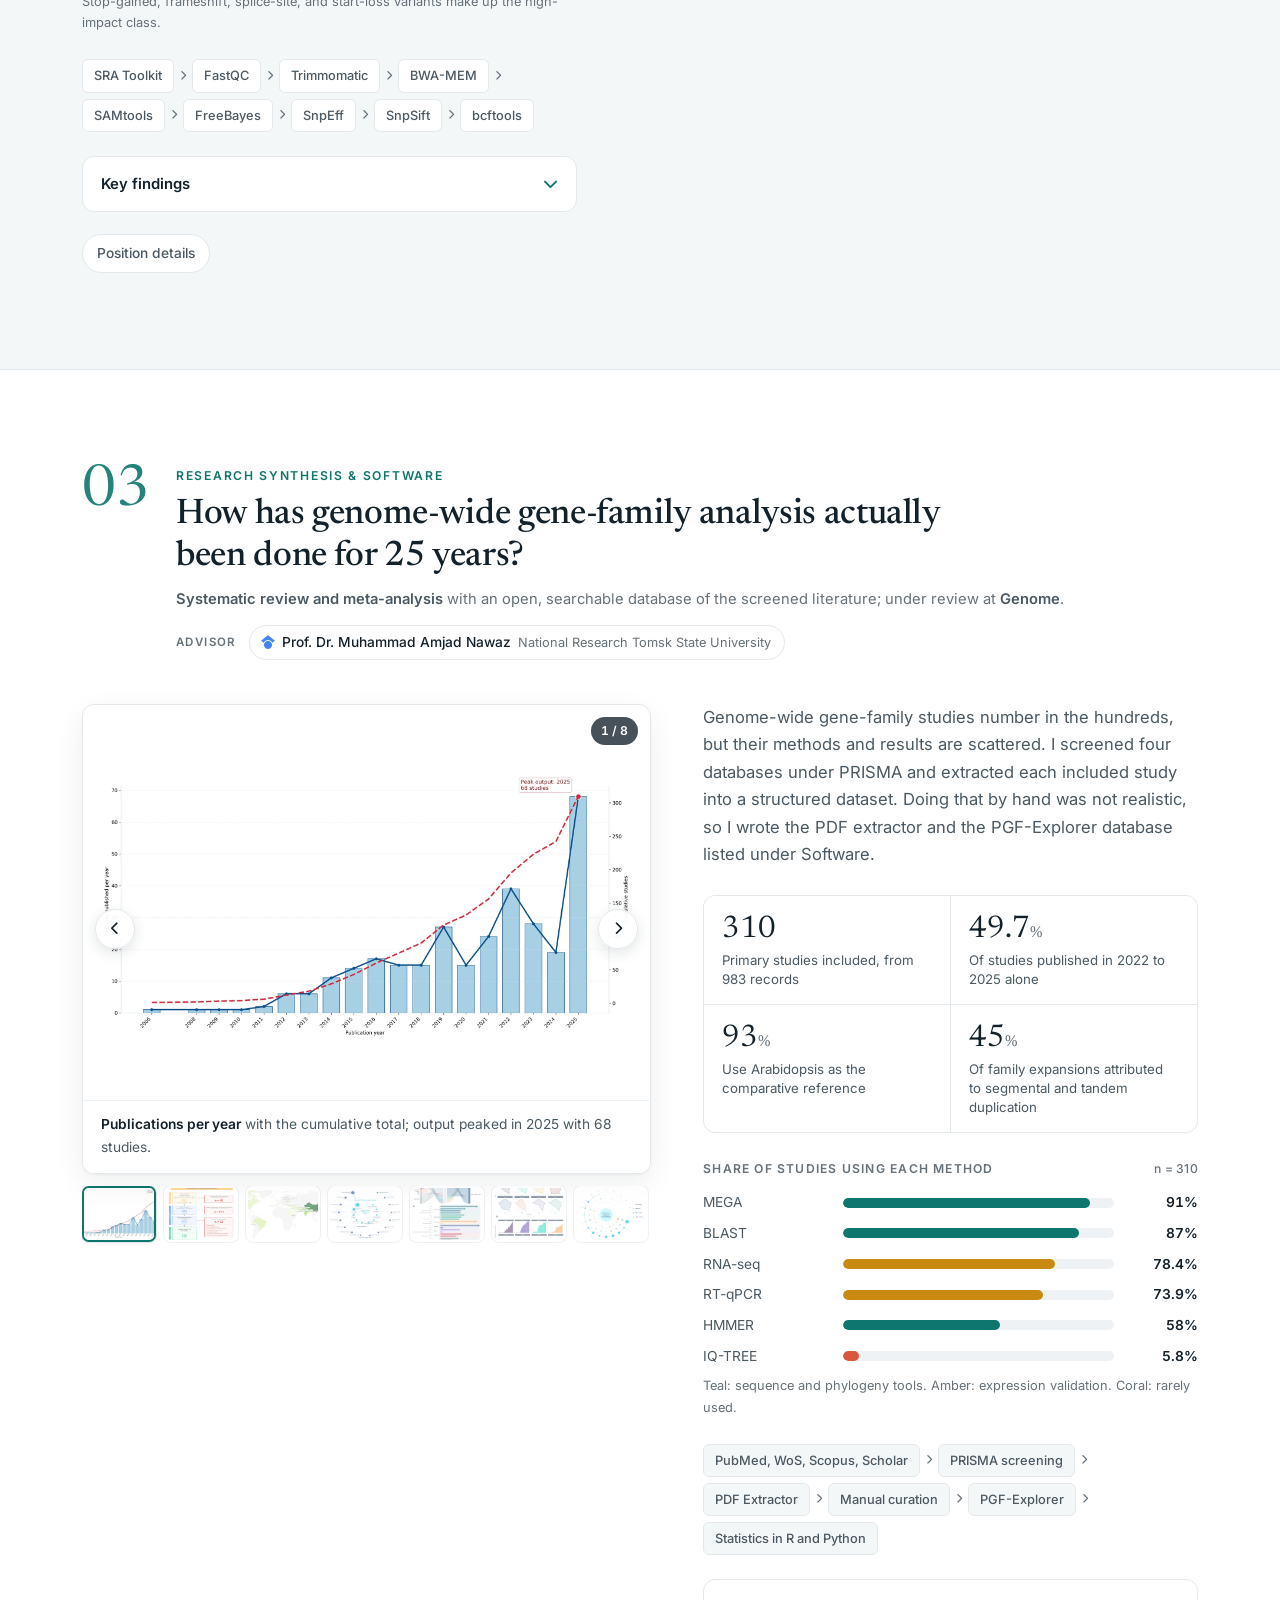
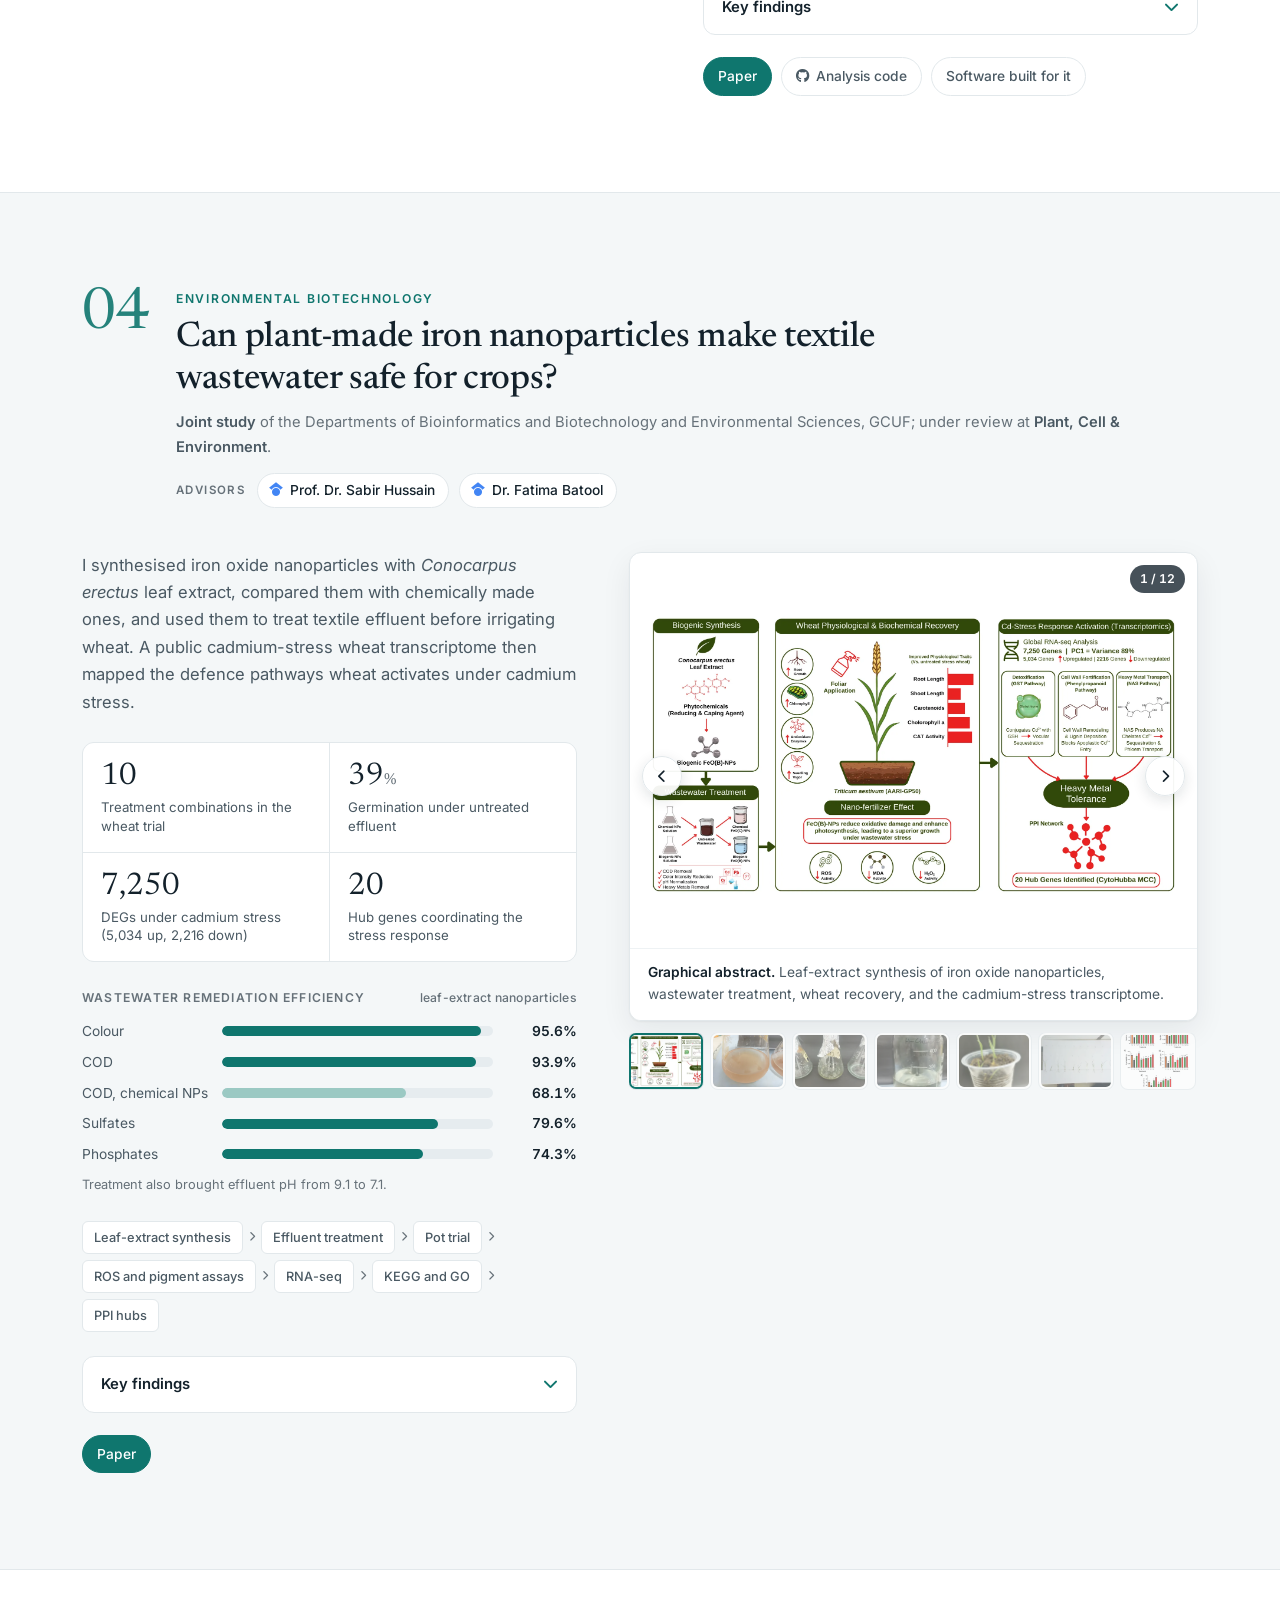
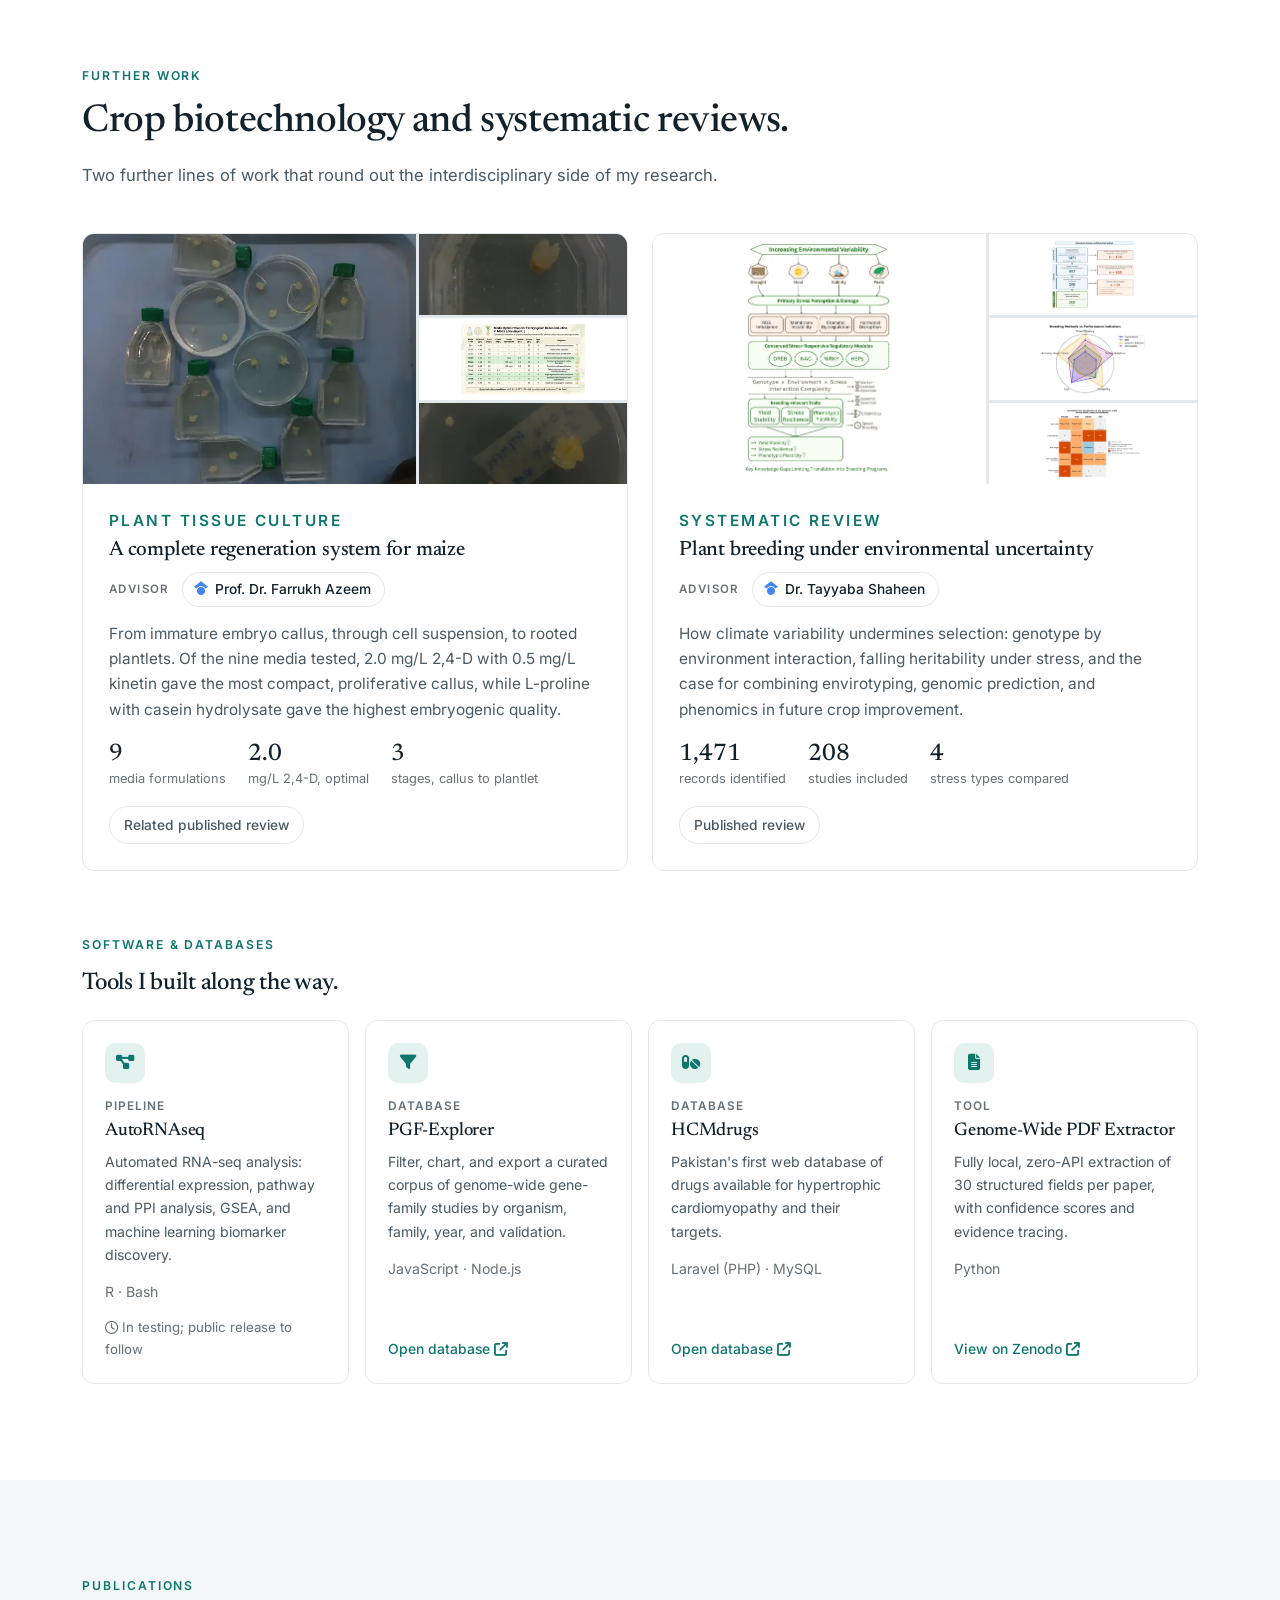
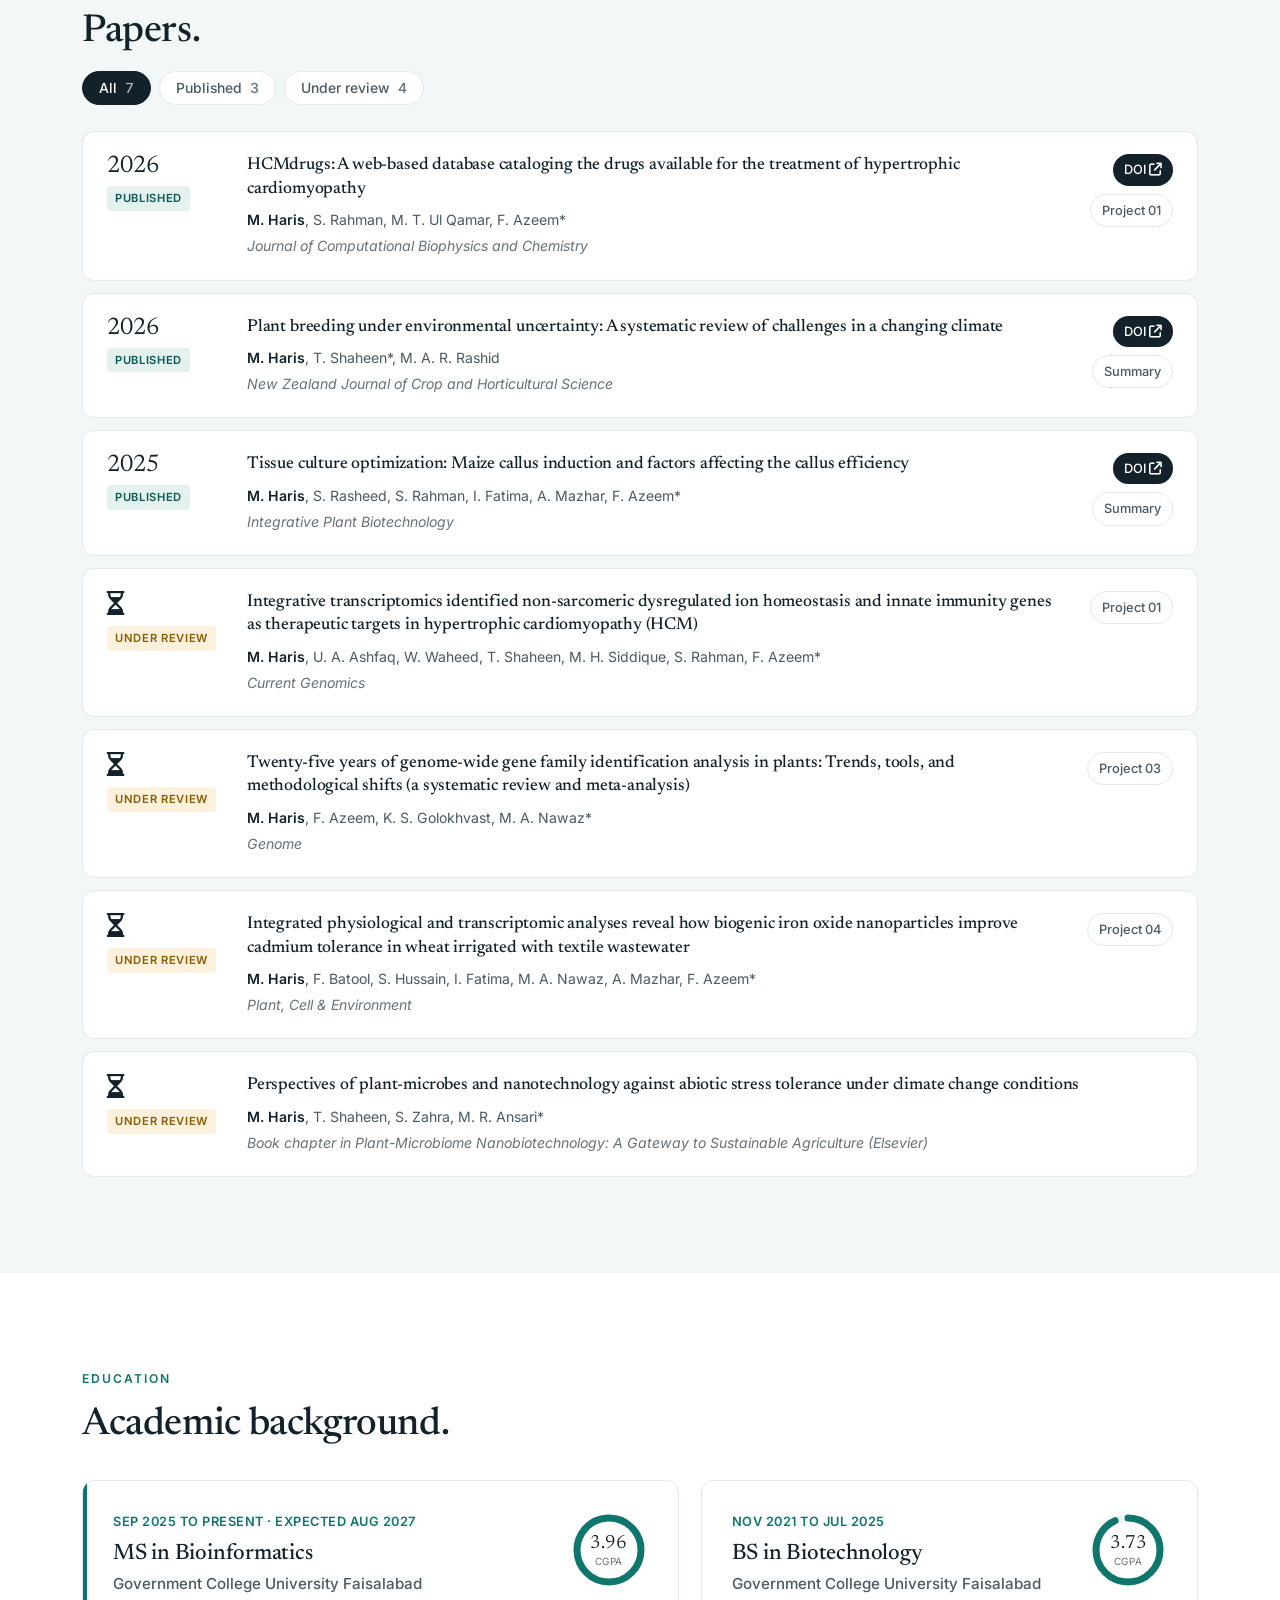
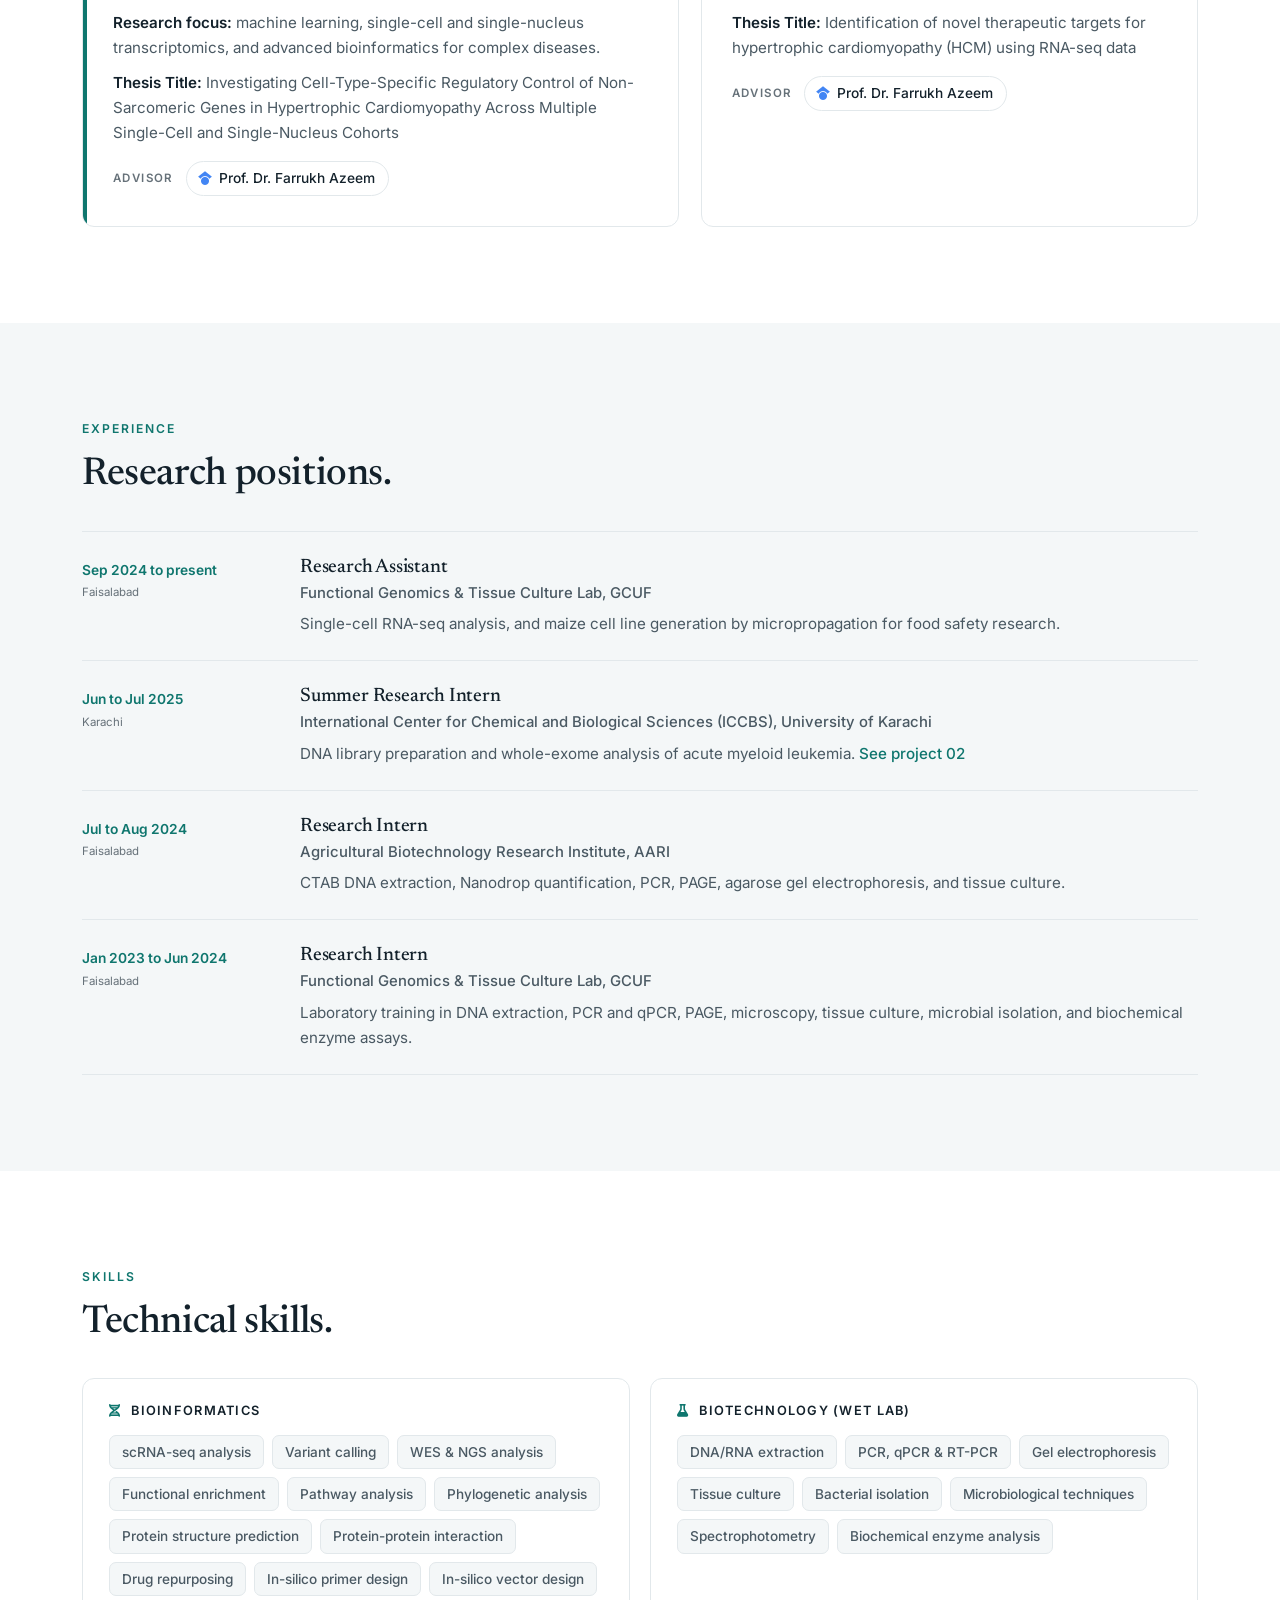
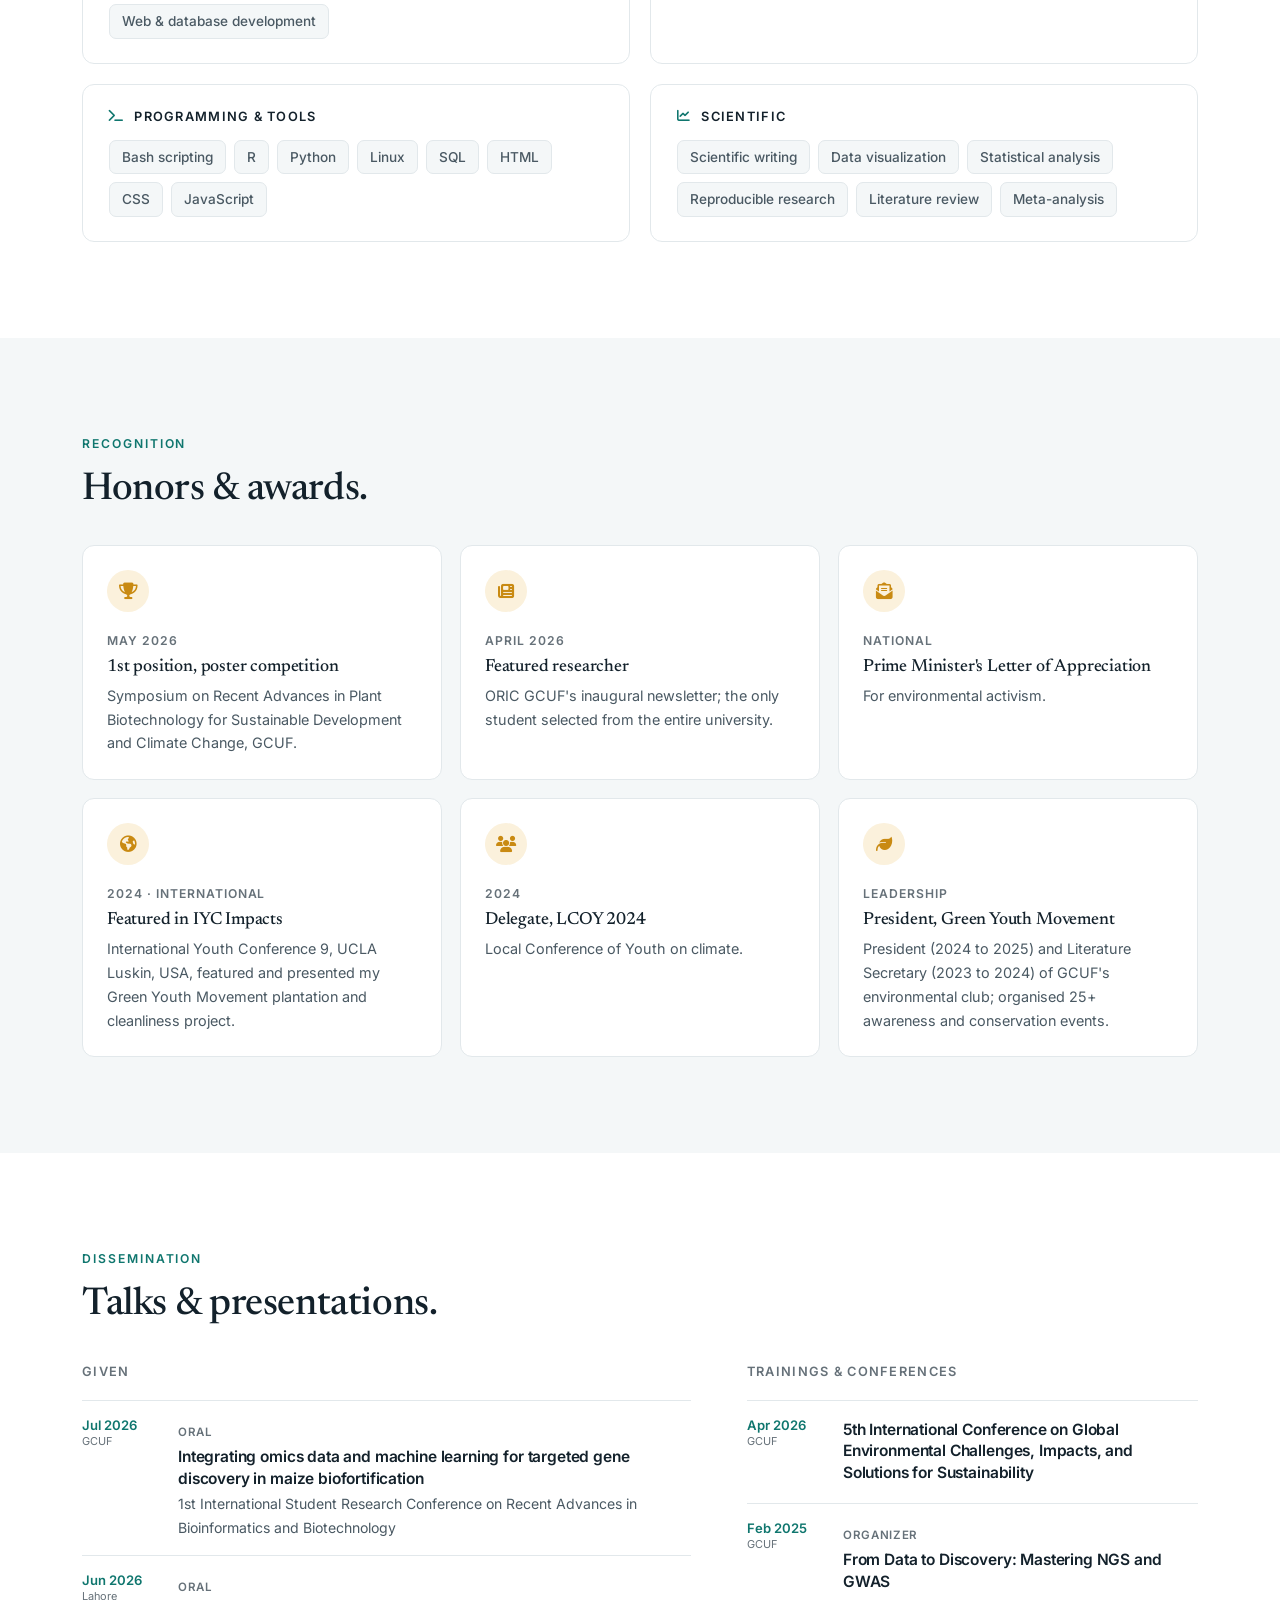
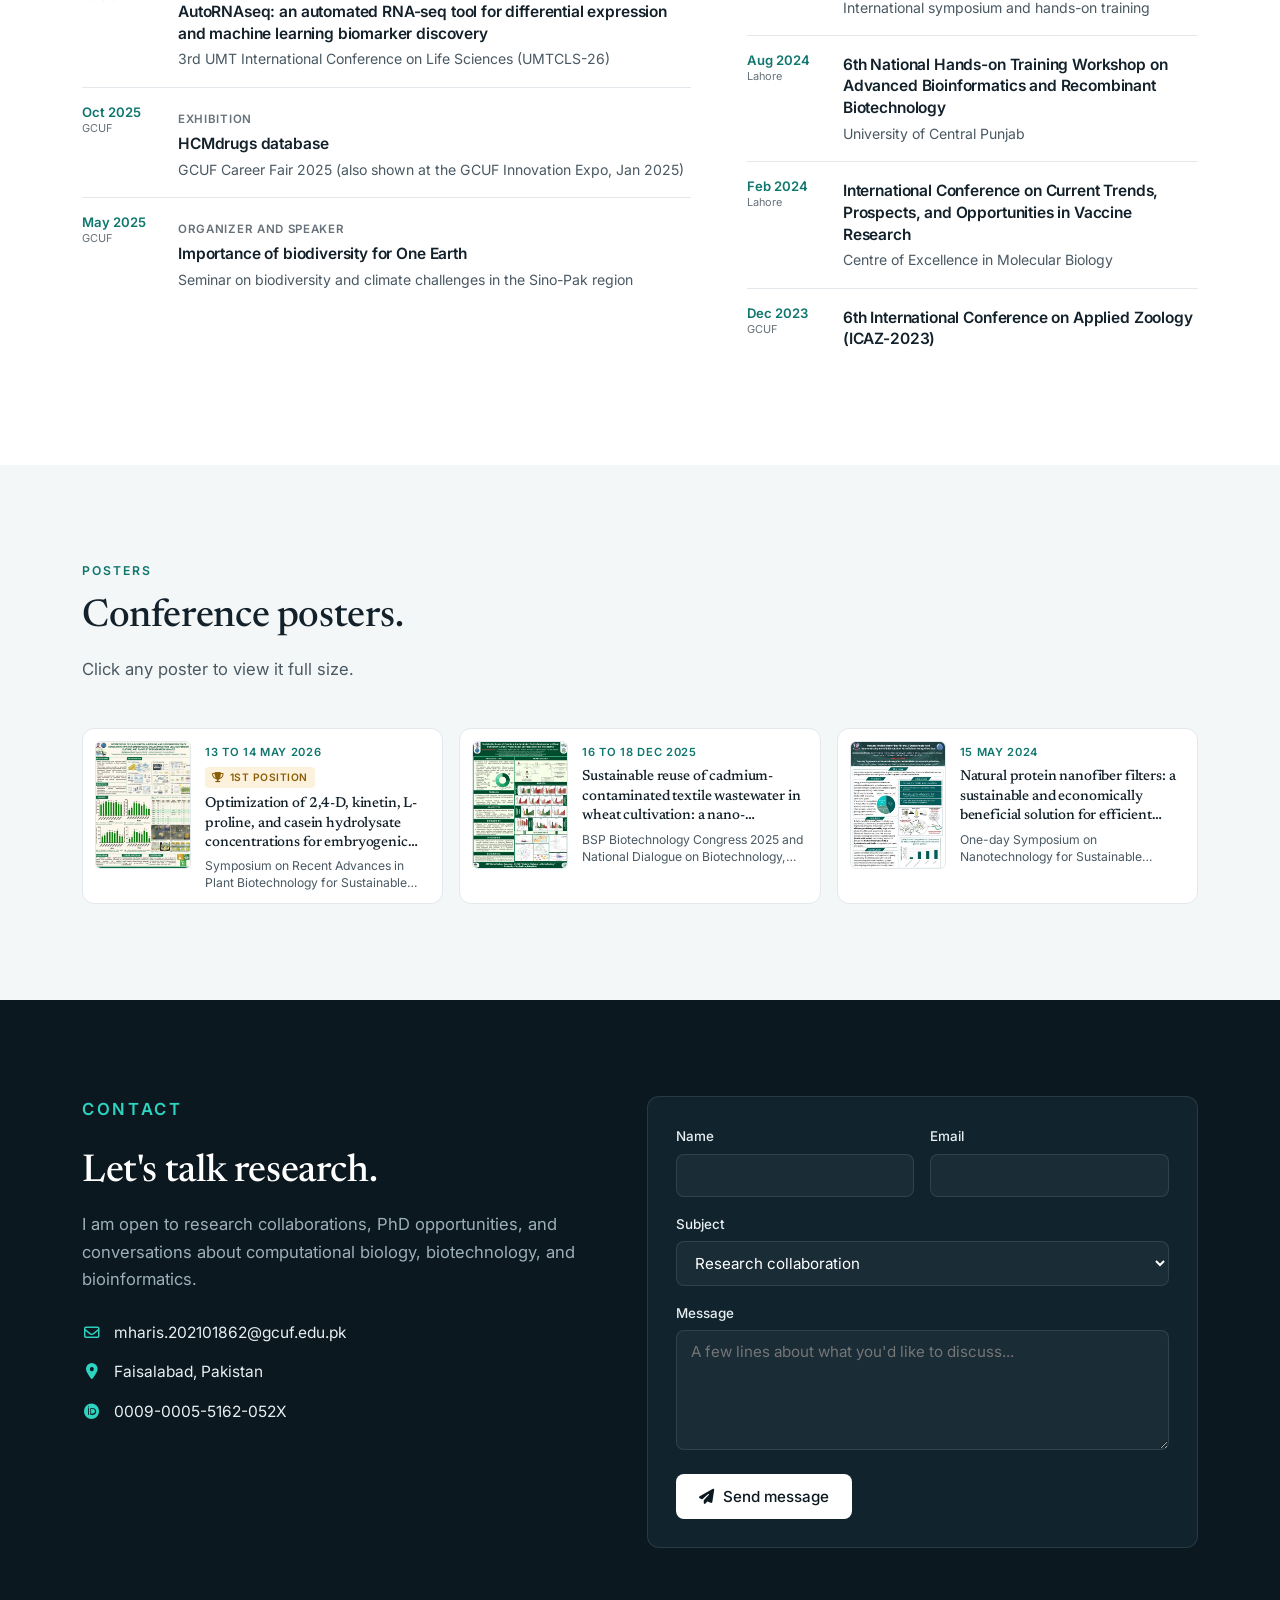
==== commit 6c4b1d2f: "changes" ====
--- a/index.html
+++ b/index.html
@@ -1220,9 +1220,10 @@
                 </div>
                 <div class="honor" data-reveal>
                     <div class="honor-icon"><i class="fa-solid fa-earth-americas"></i></div>
-                    <span class="honor-year">International</span>
-                    <h3>Recognition at IYC 9</h3>
-                    <p>International Youth Conference 9, UCLA Luskin, USA.</p>
+                    <span class="honor-year">2024 &middot; International</span>
+                    <h3>Featured in IYC Impacts</h3>
+                    <p>International Youth Conference 9, UCLA Luskin, USA, featured and presented my Green Youth
+                        Movement plantation and cleanliness project.</p>
                 </div>
                 <div class="honor" data-reveal>
                     <div class="honor-icon"><i class="fa-solid fa-users"></i></div>
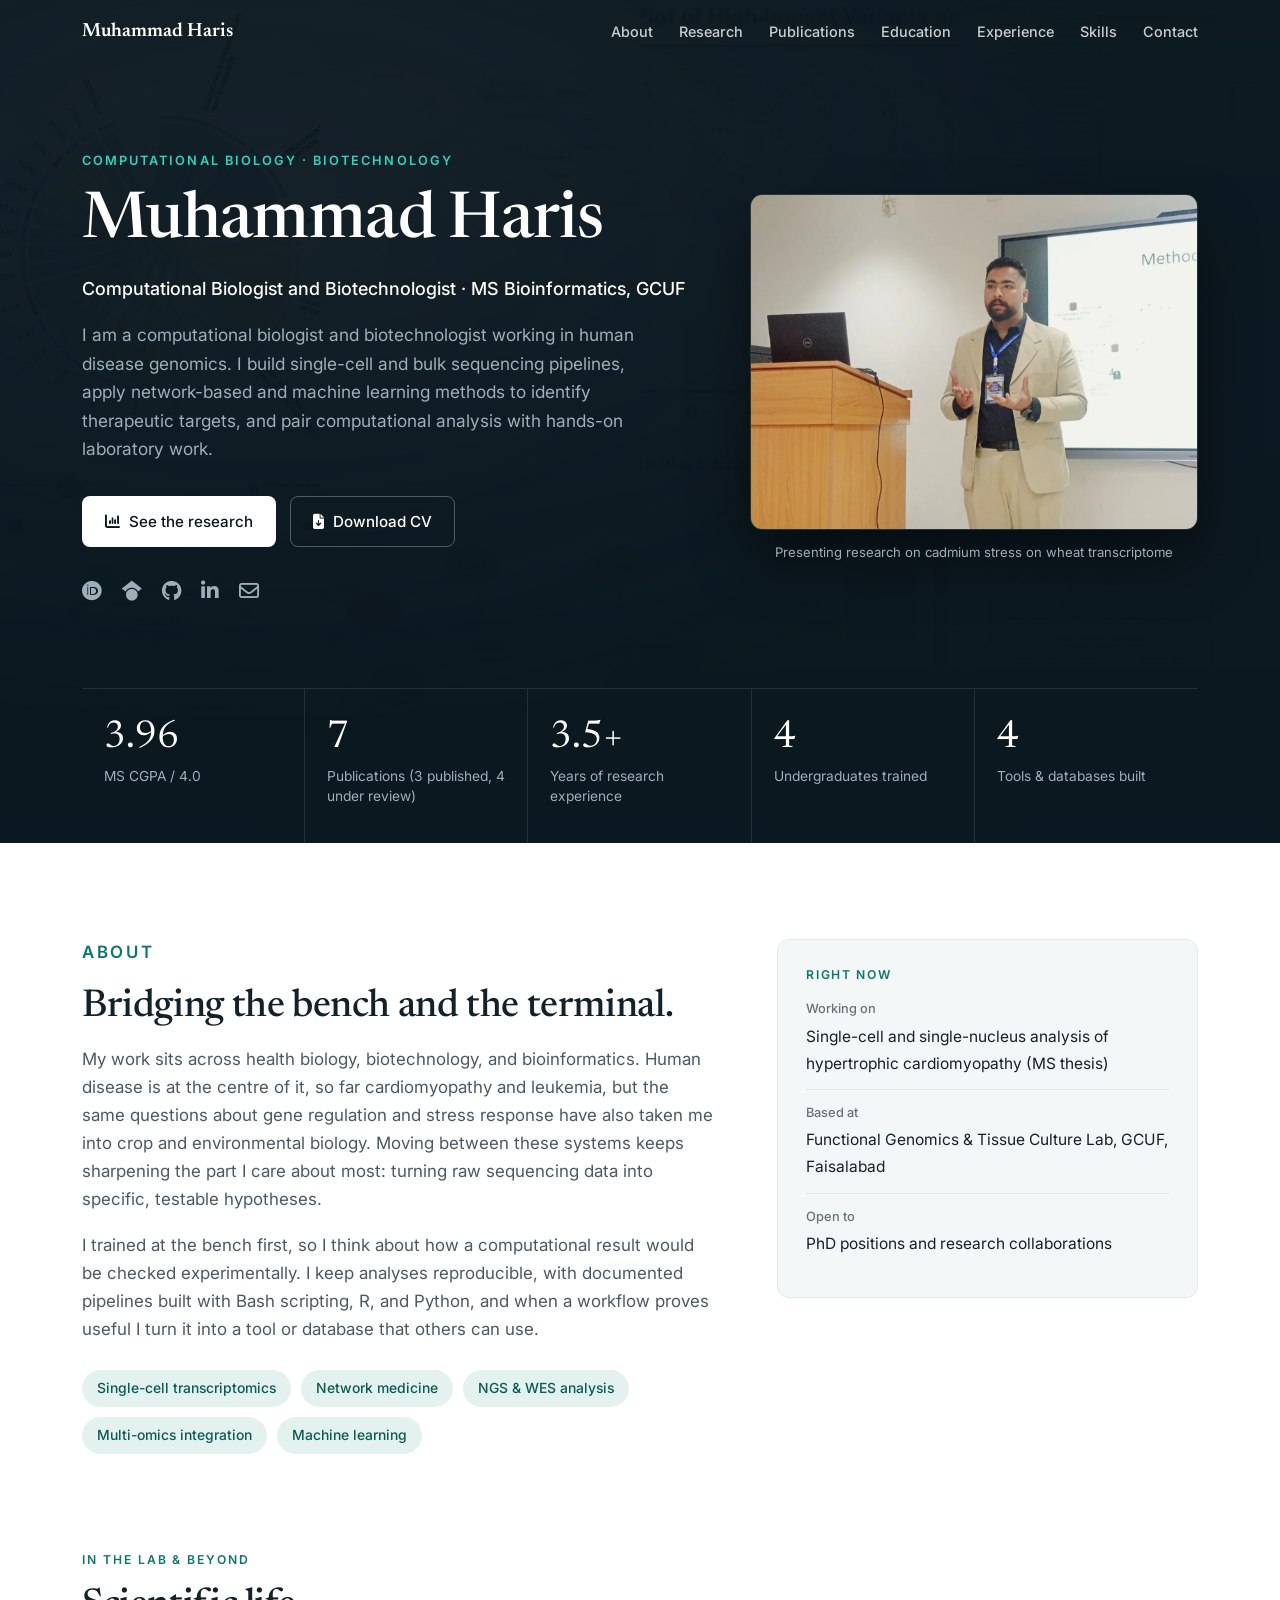
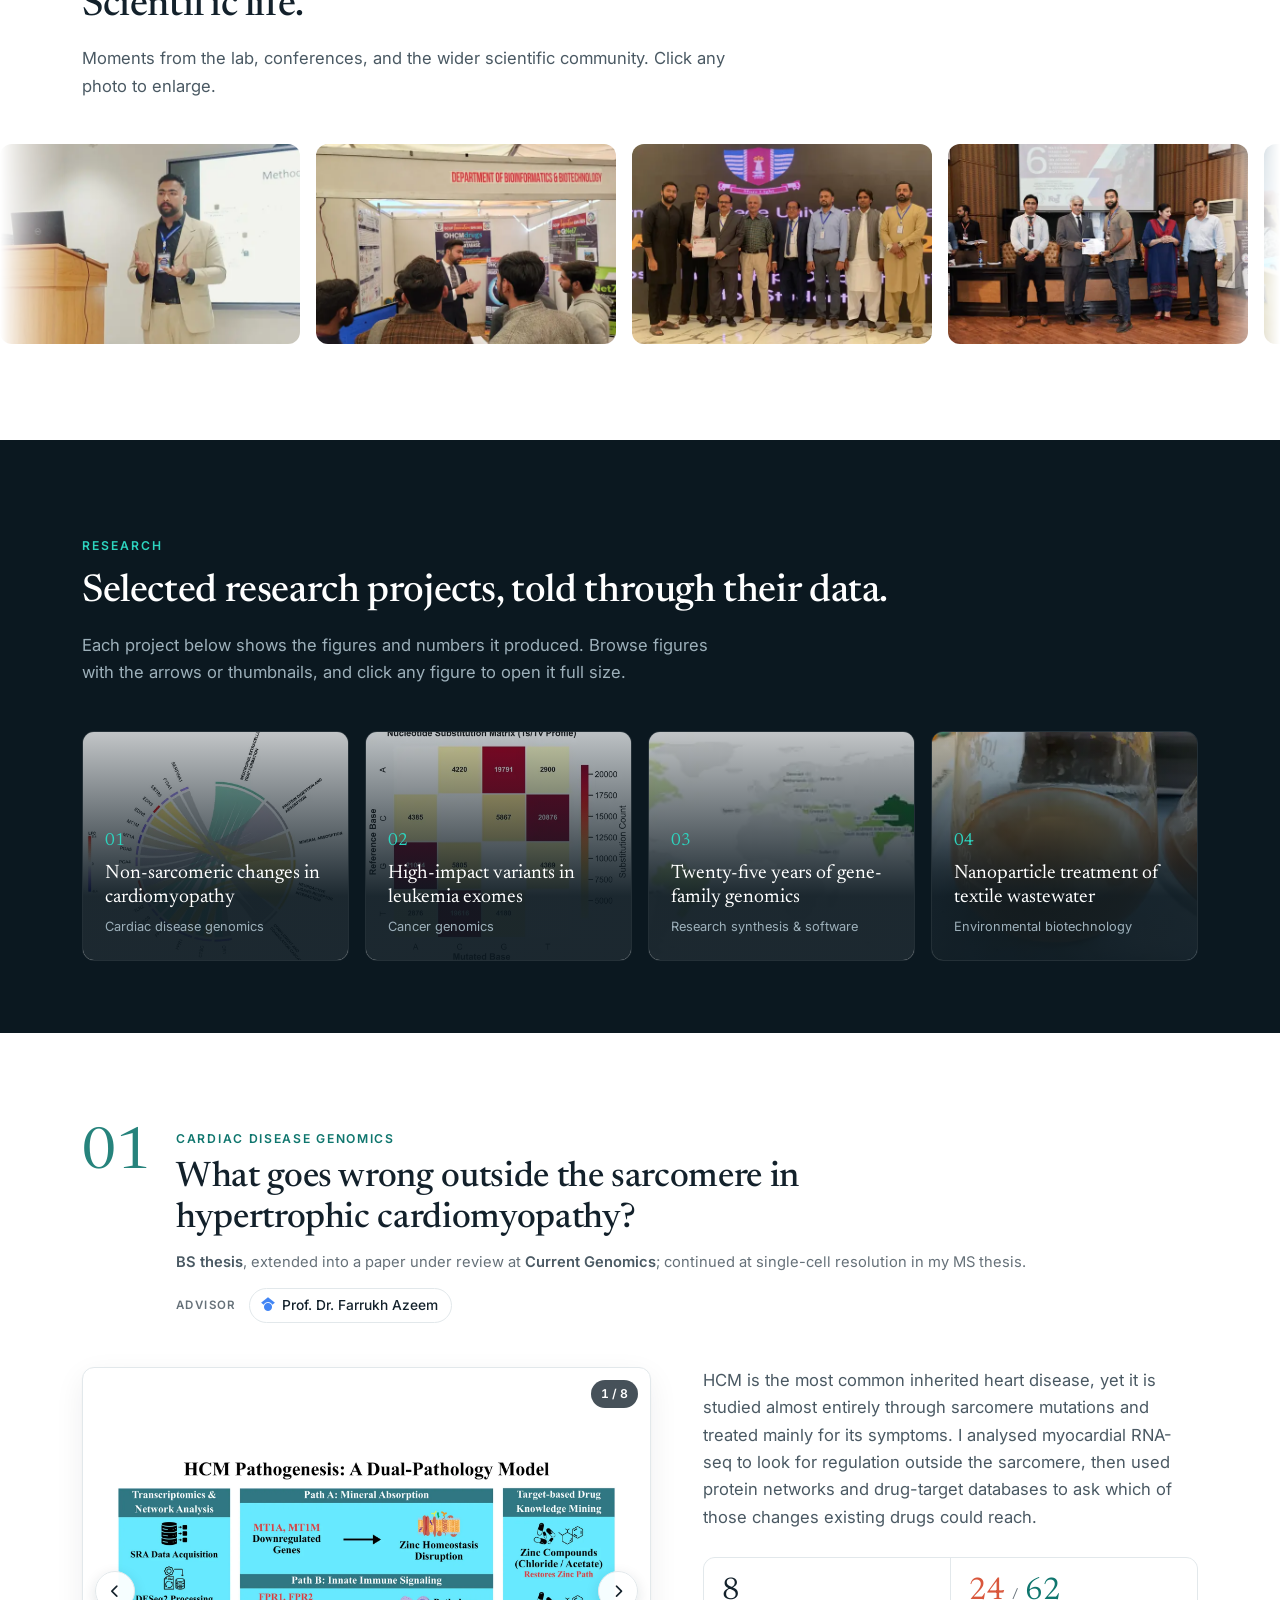
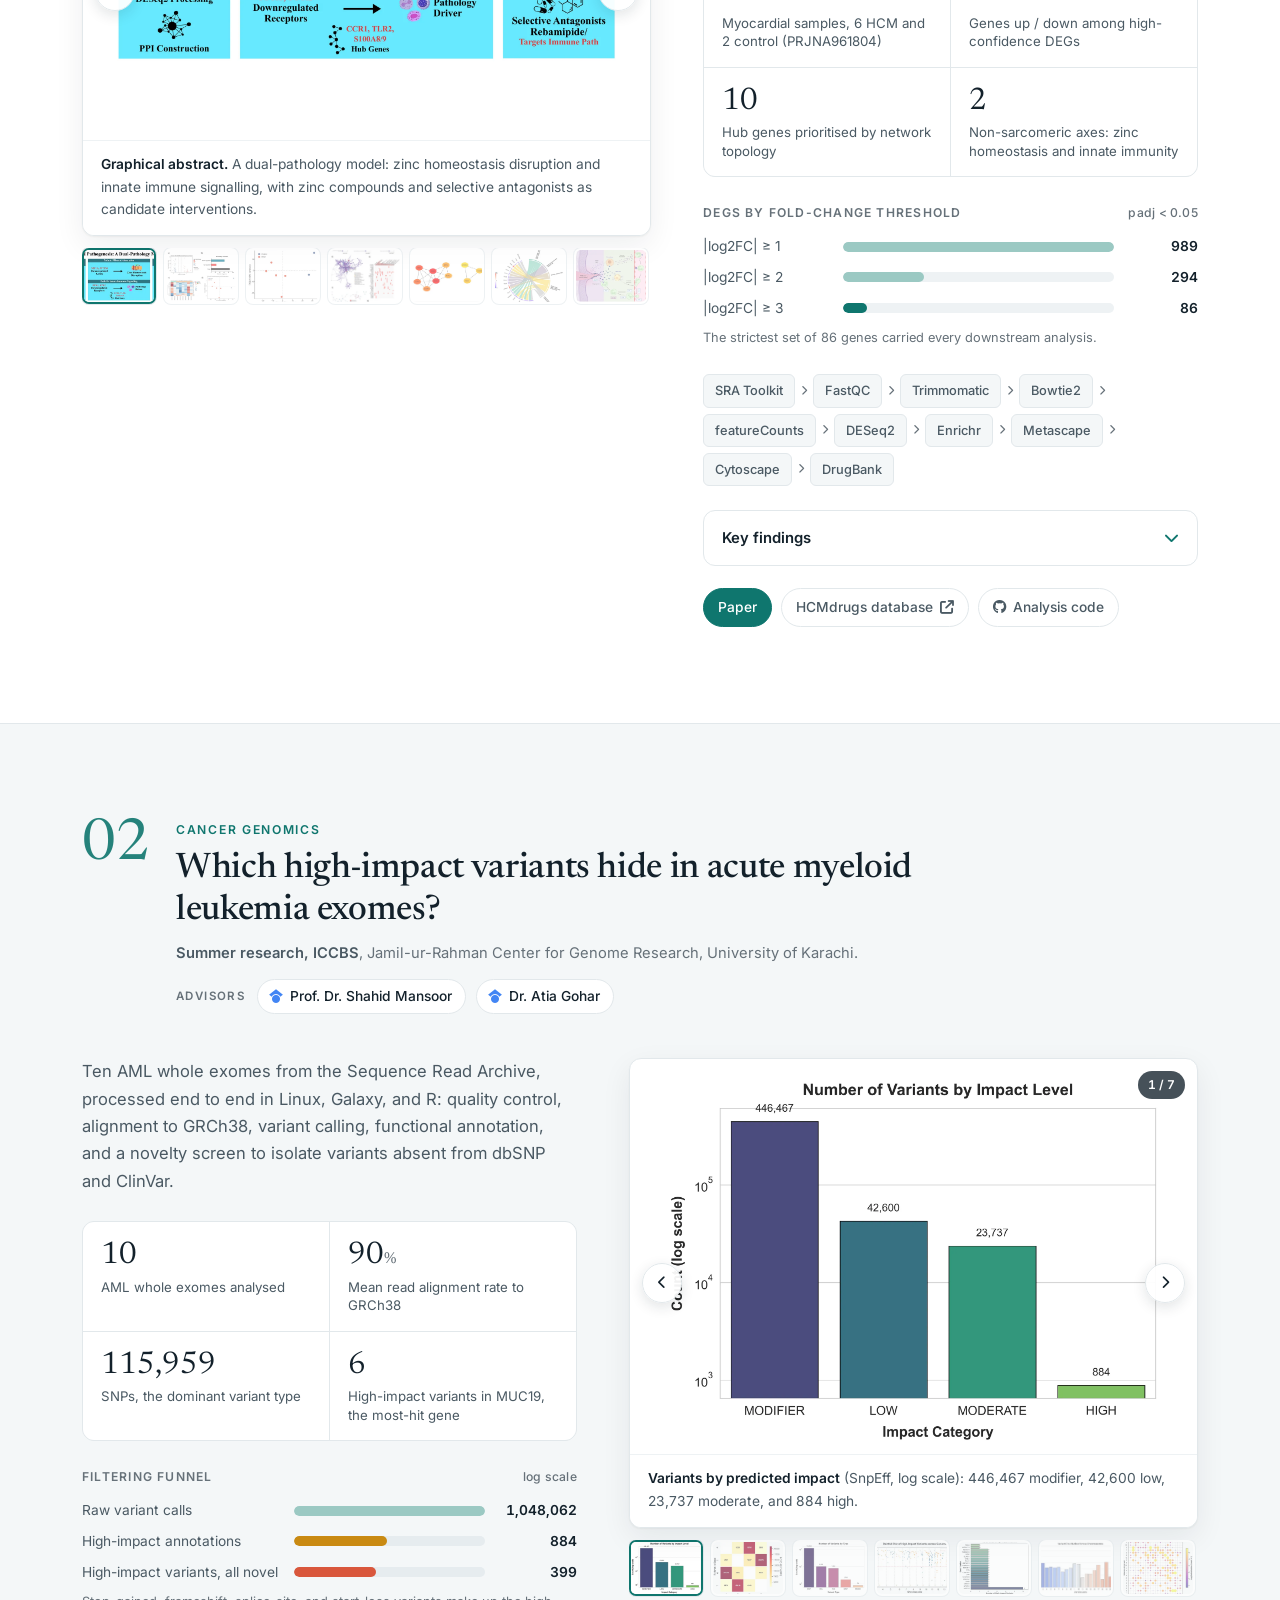
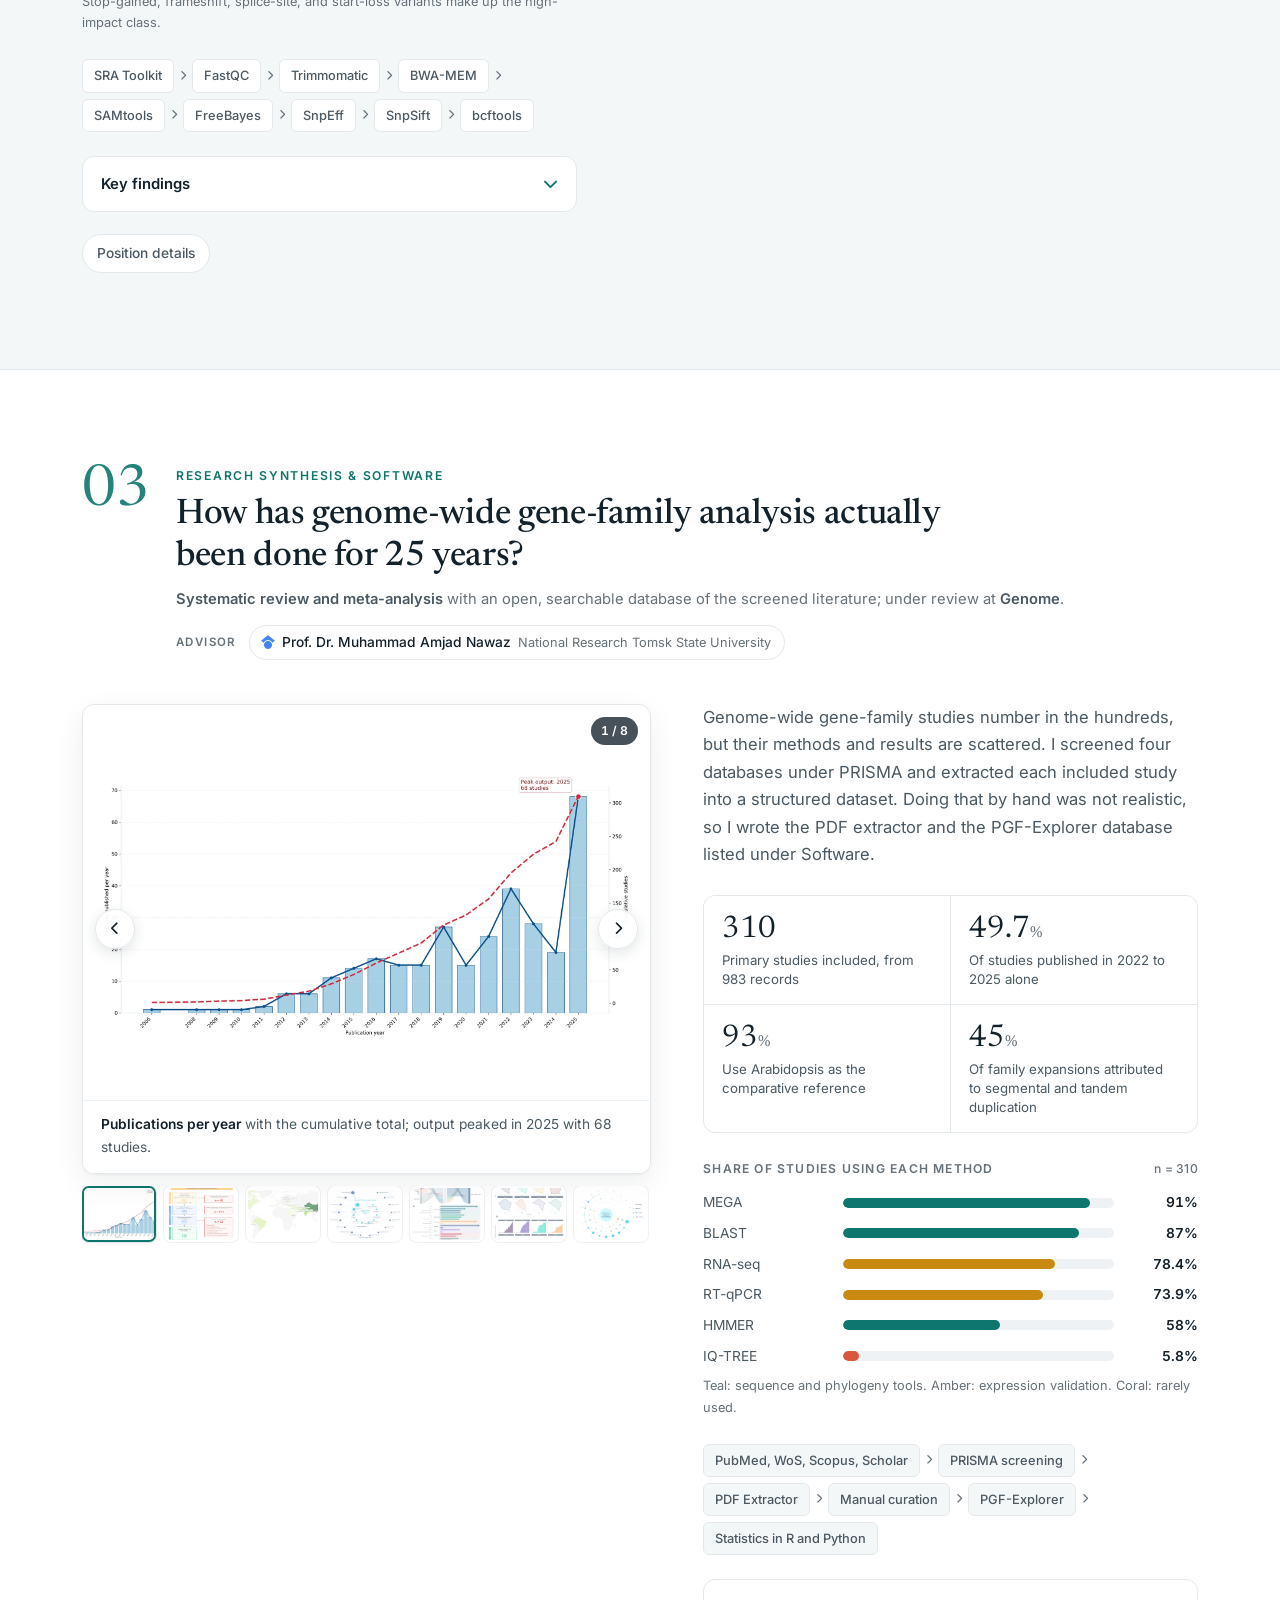
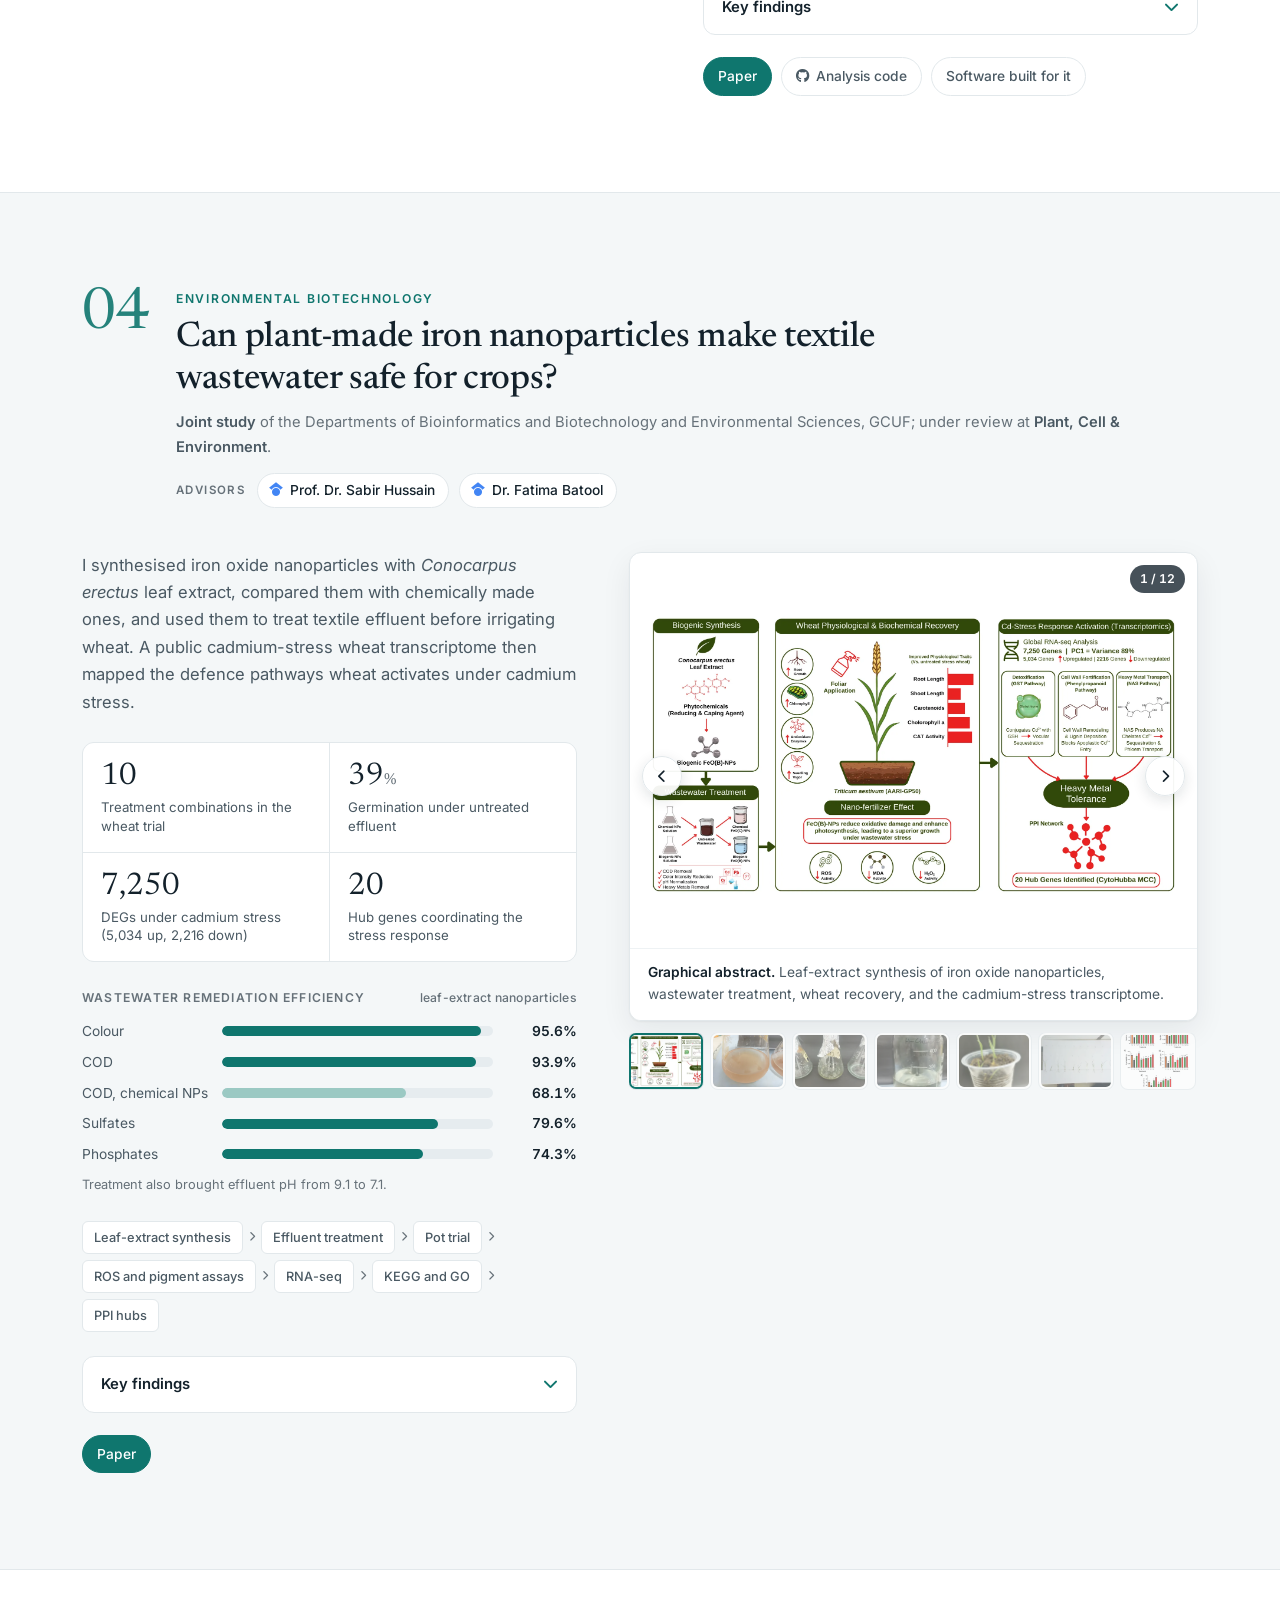
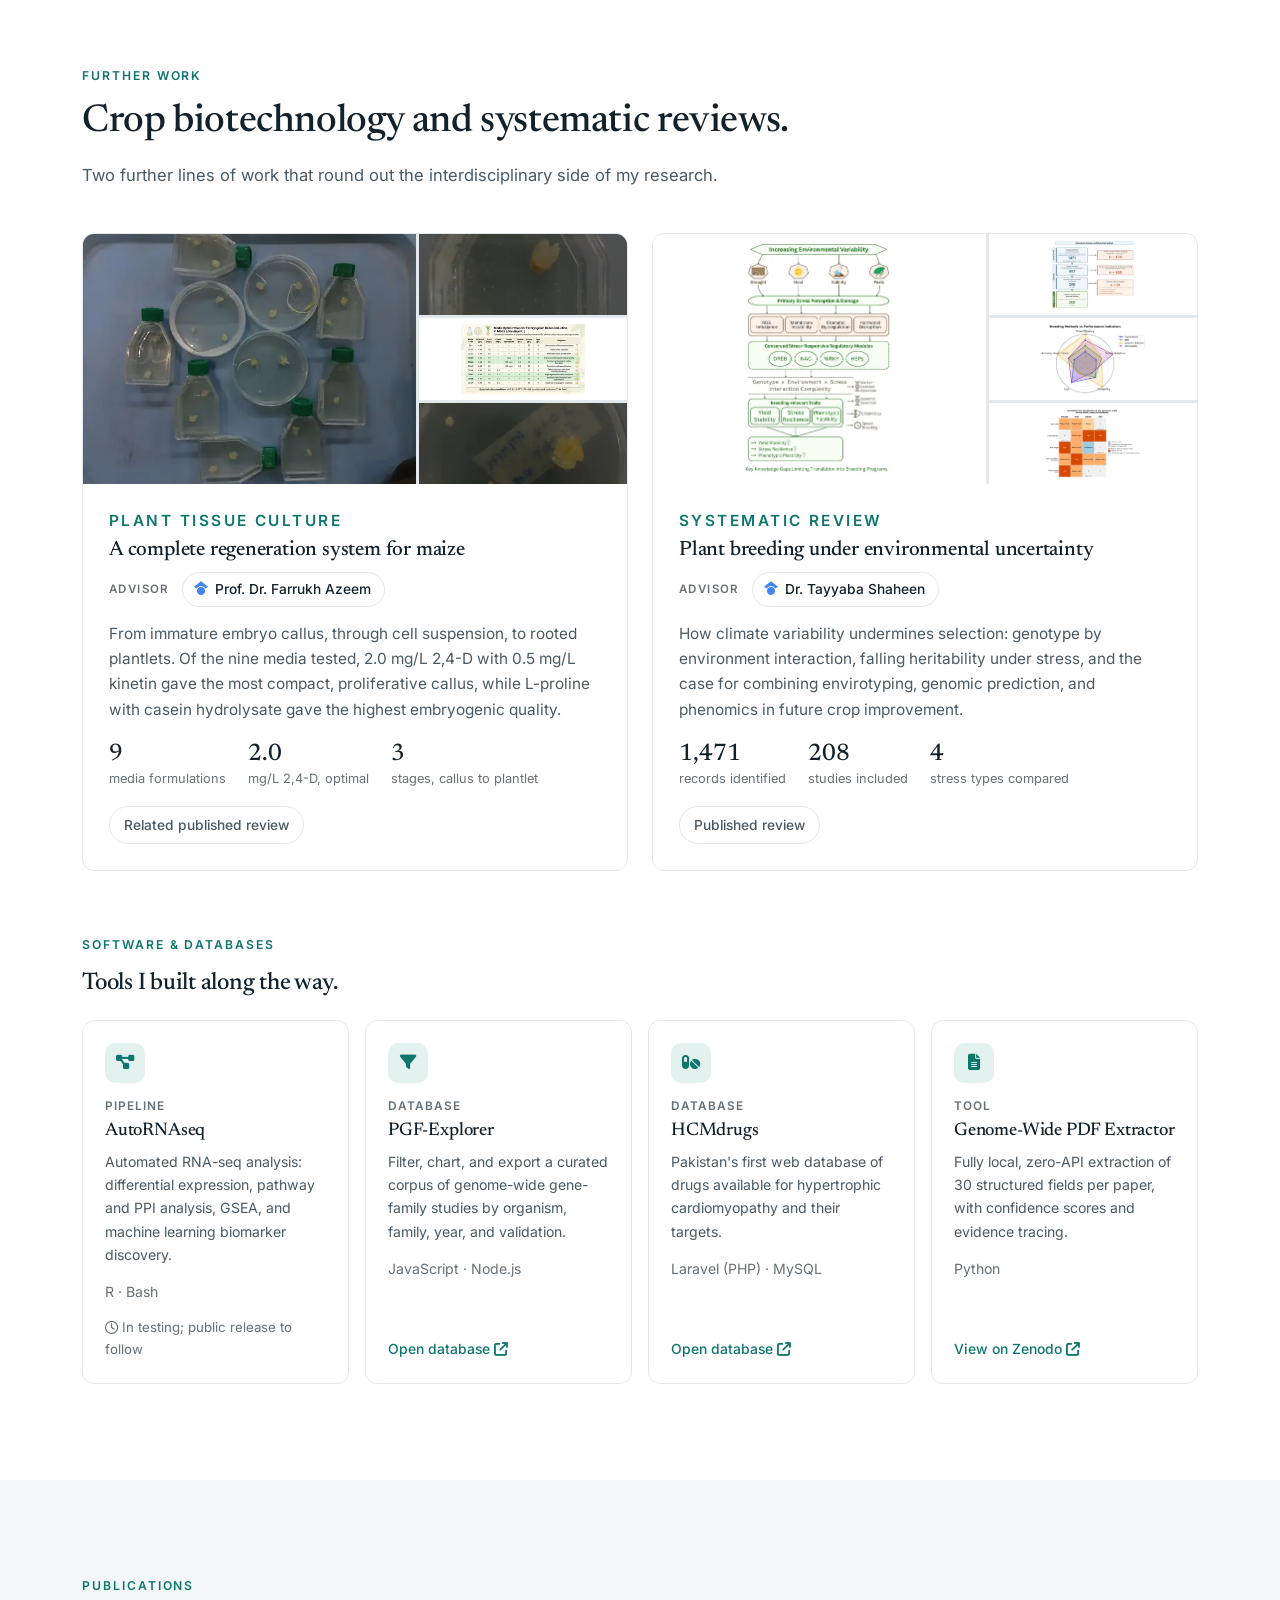
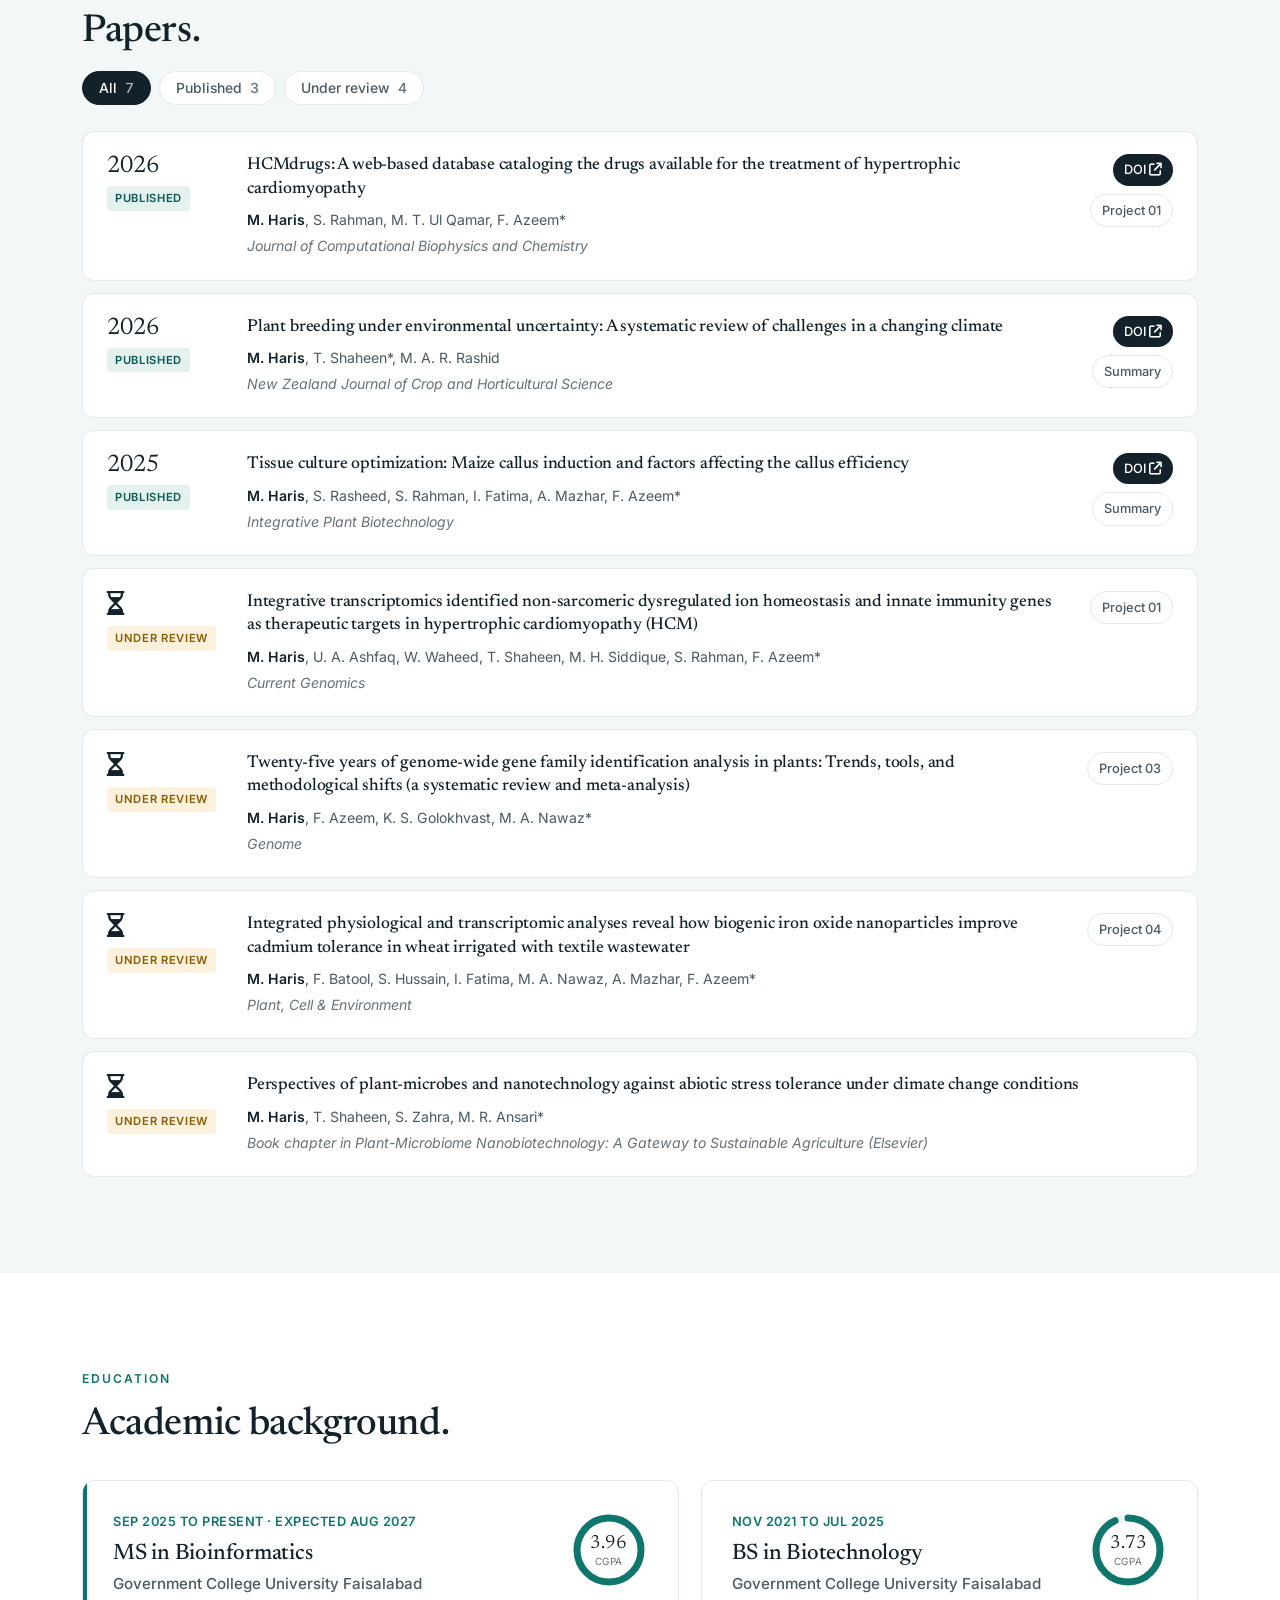
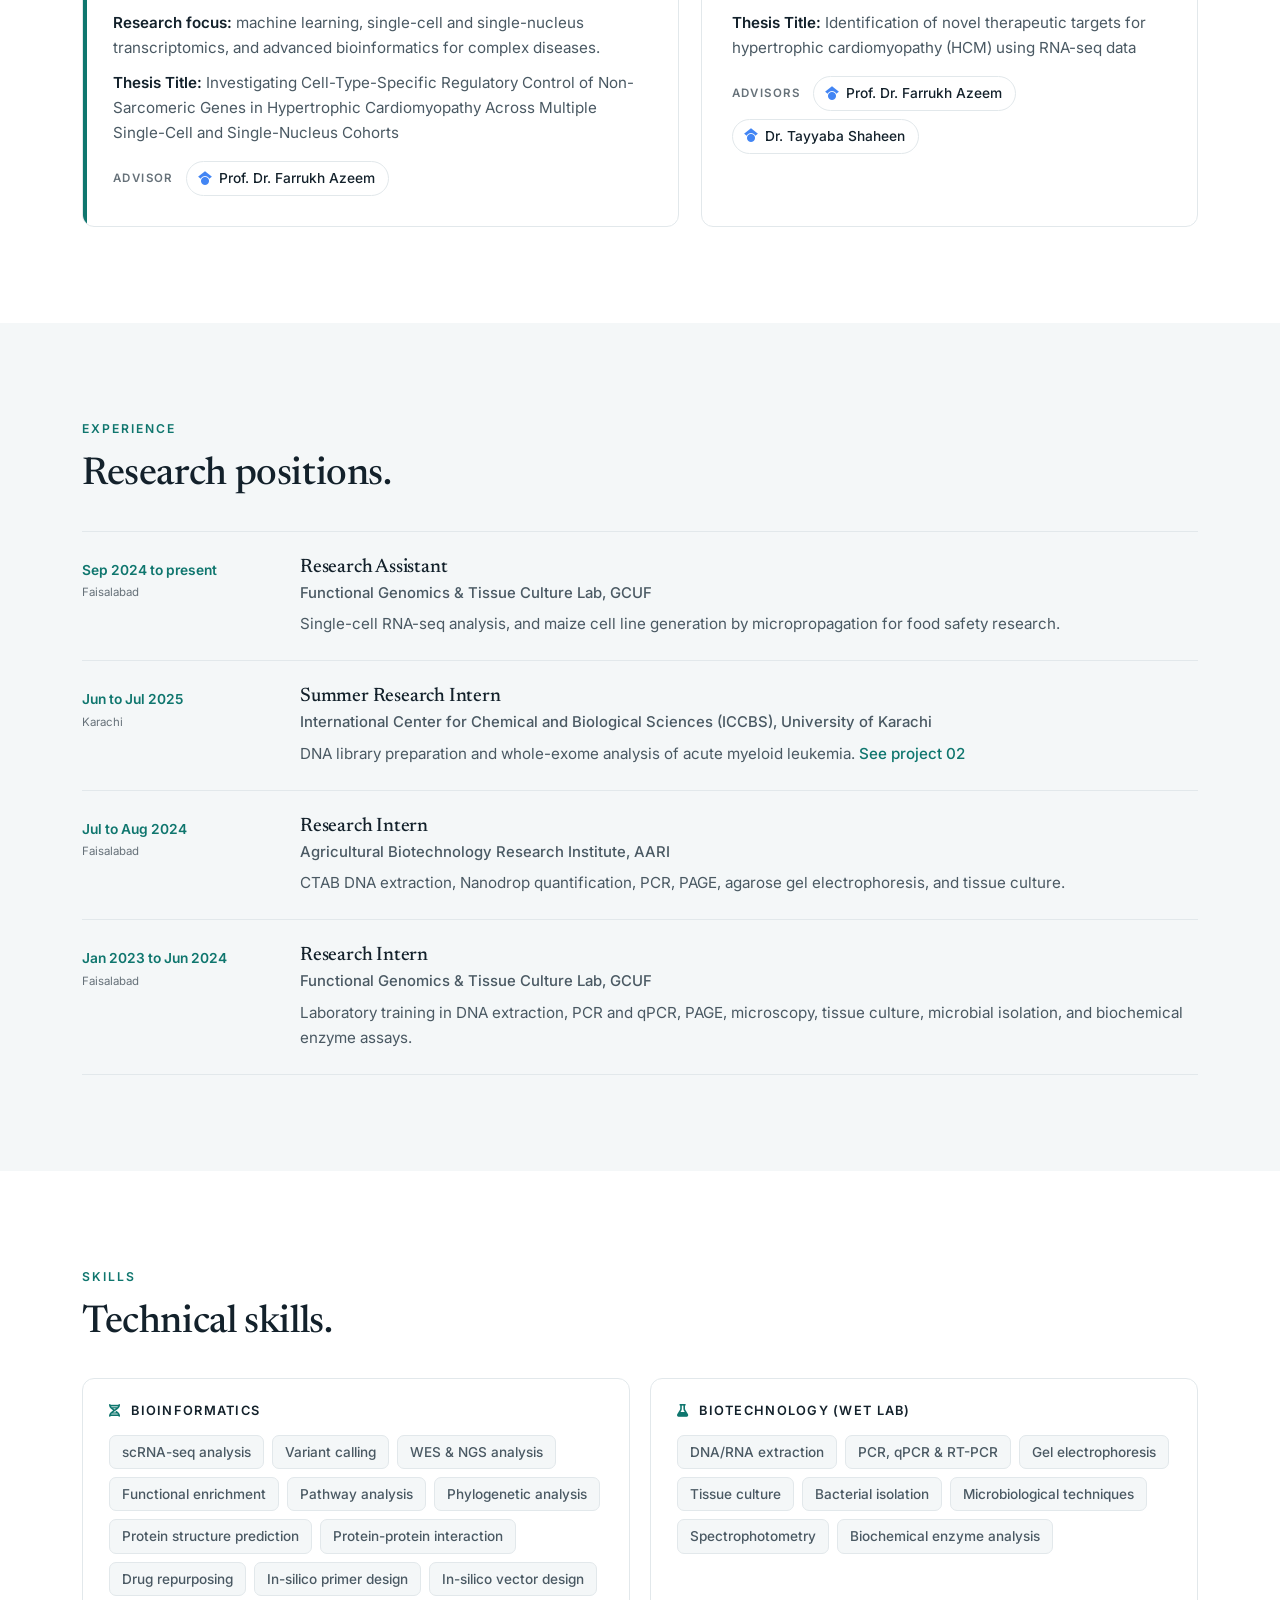
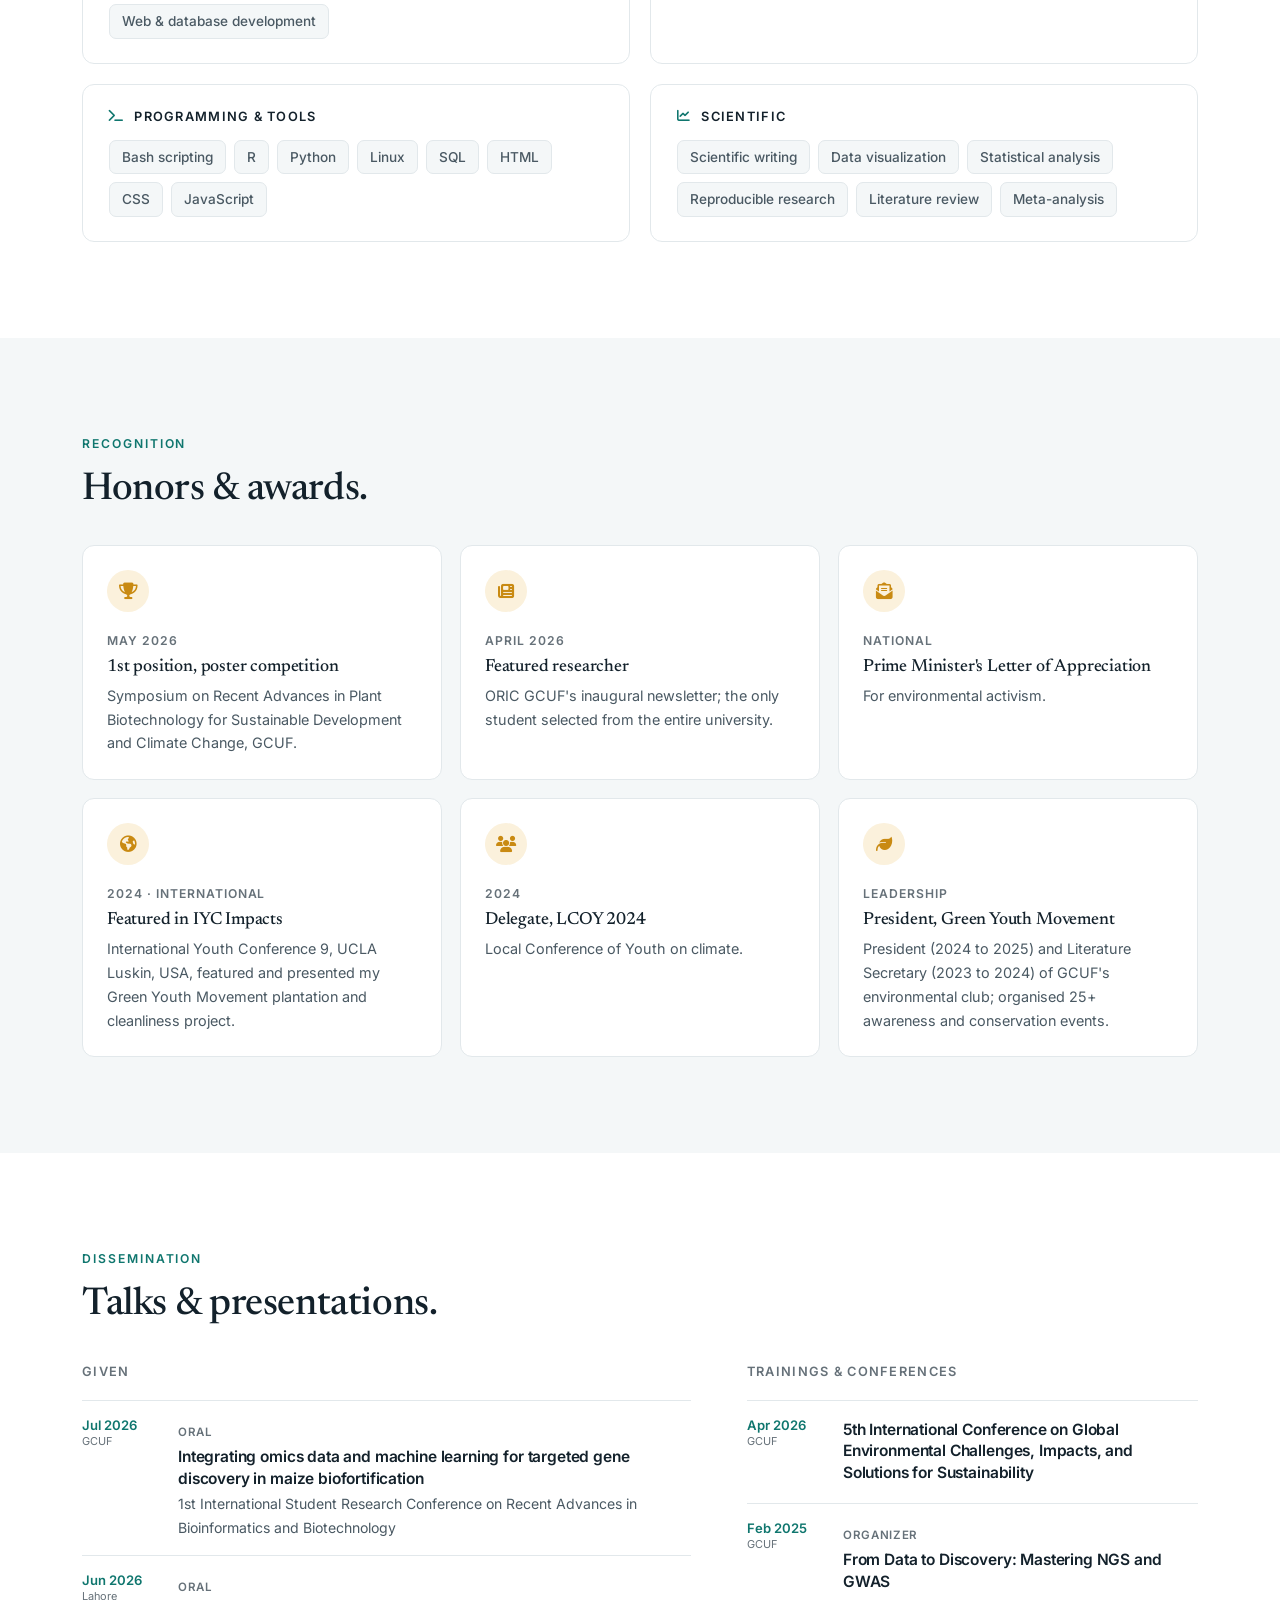
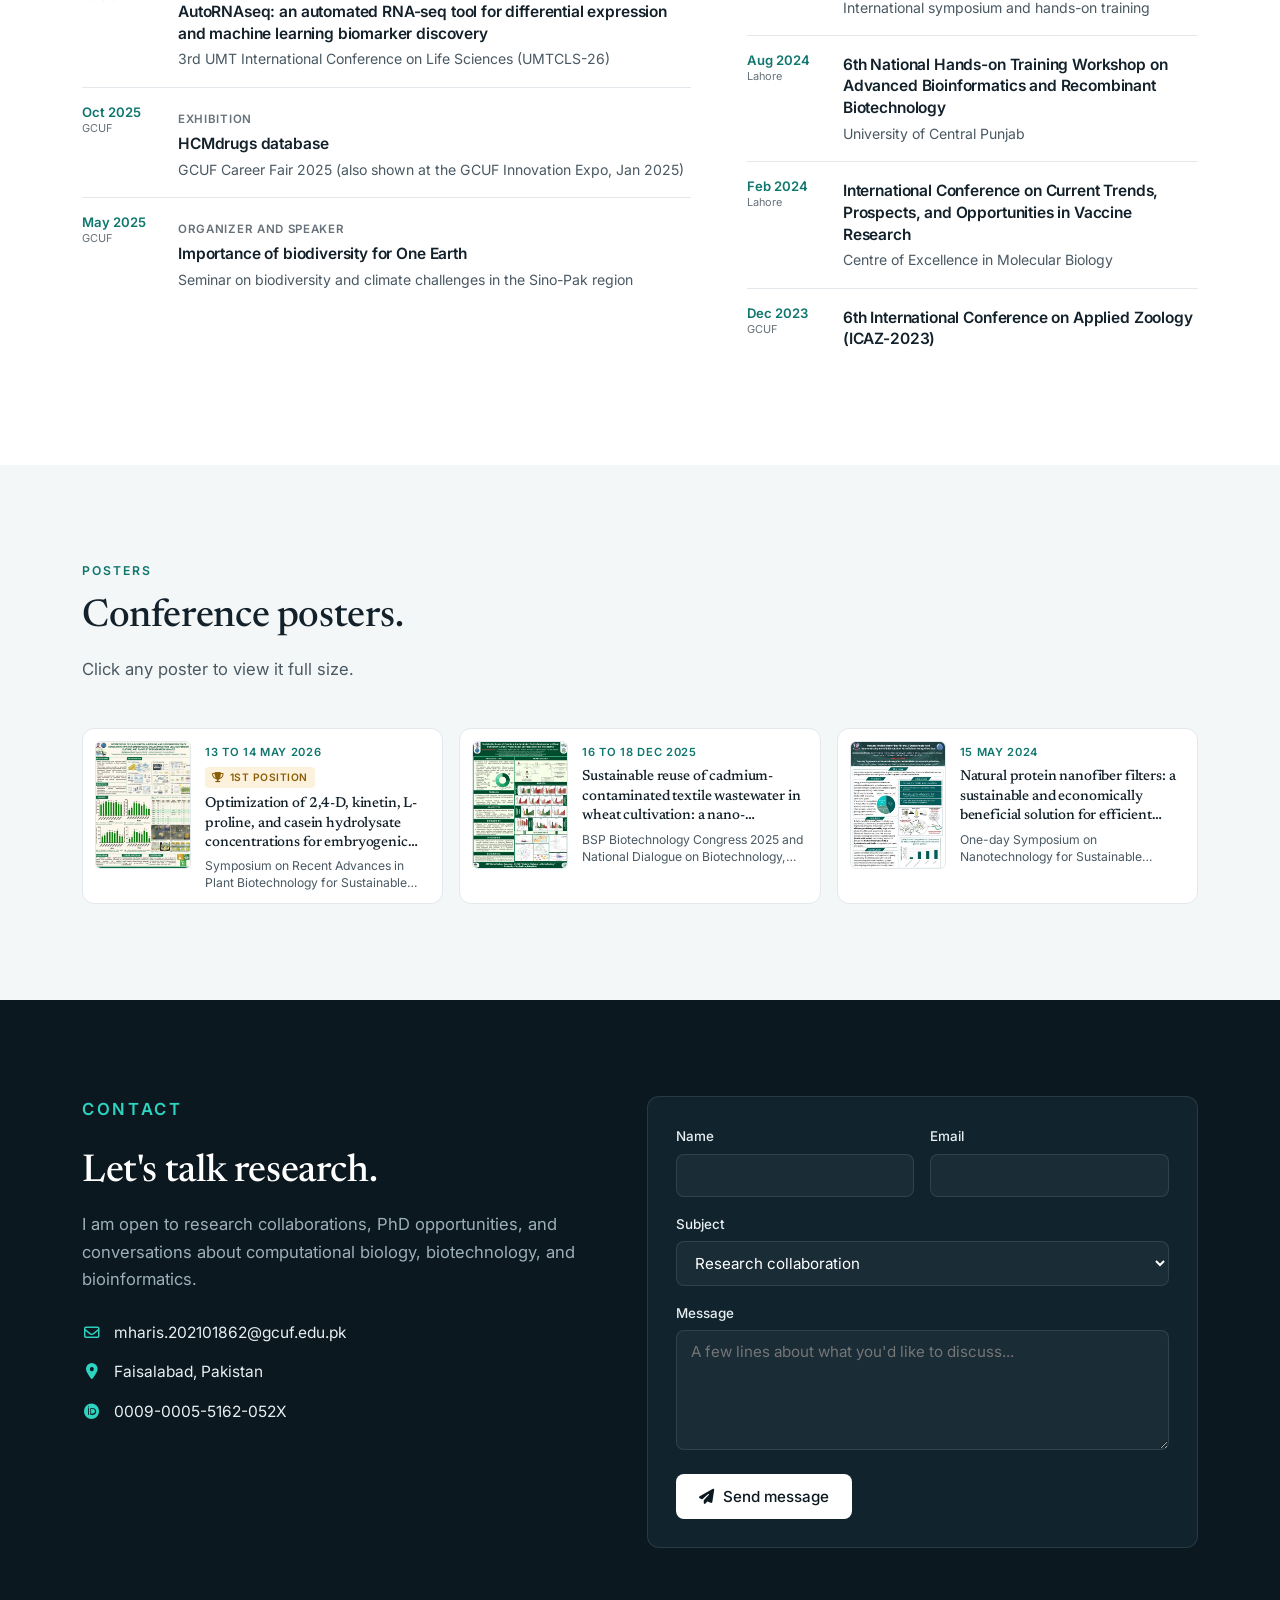
==== commit 9f4b8982: "changes" ====
--- a/index.html
+++ b/index.html
@@ -1074,8 +1074,9 @@
                     </div>
                     <p><b>Thesis Title:</b> Identification of novel therapeutic targets for hypertrophic cardiomyopathy
                         (HCM) using RNA-seq data</p>
-                    <p class="prog-advisors"><span>Advisor</span>
+                    <p class="prog-advisors"><span>Advisors</span>
                         <a href="https://scholar.google.com/citations?user=OcgB99cAAAAJ&amp;hl=en" target="_blank" rel="noopener"><i class="fa-brands fa-google-scholar"></i> Prof. Dr. Farrukh Azeem</a>
+                        <a href="https://scholar.google.com/citations?user=mcuCxEMAAAAJ&amp;hl=en" target="_blank" rel="noopener"><i class="fa-brands fa-google-scholar"></i> Dr. Tayyaba Shaheen</a>
                     </p>
                 </div>
             </div>
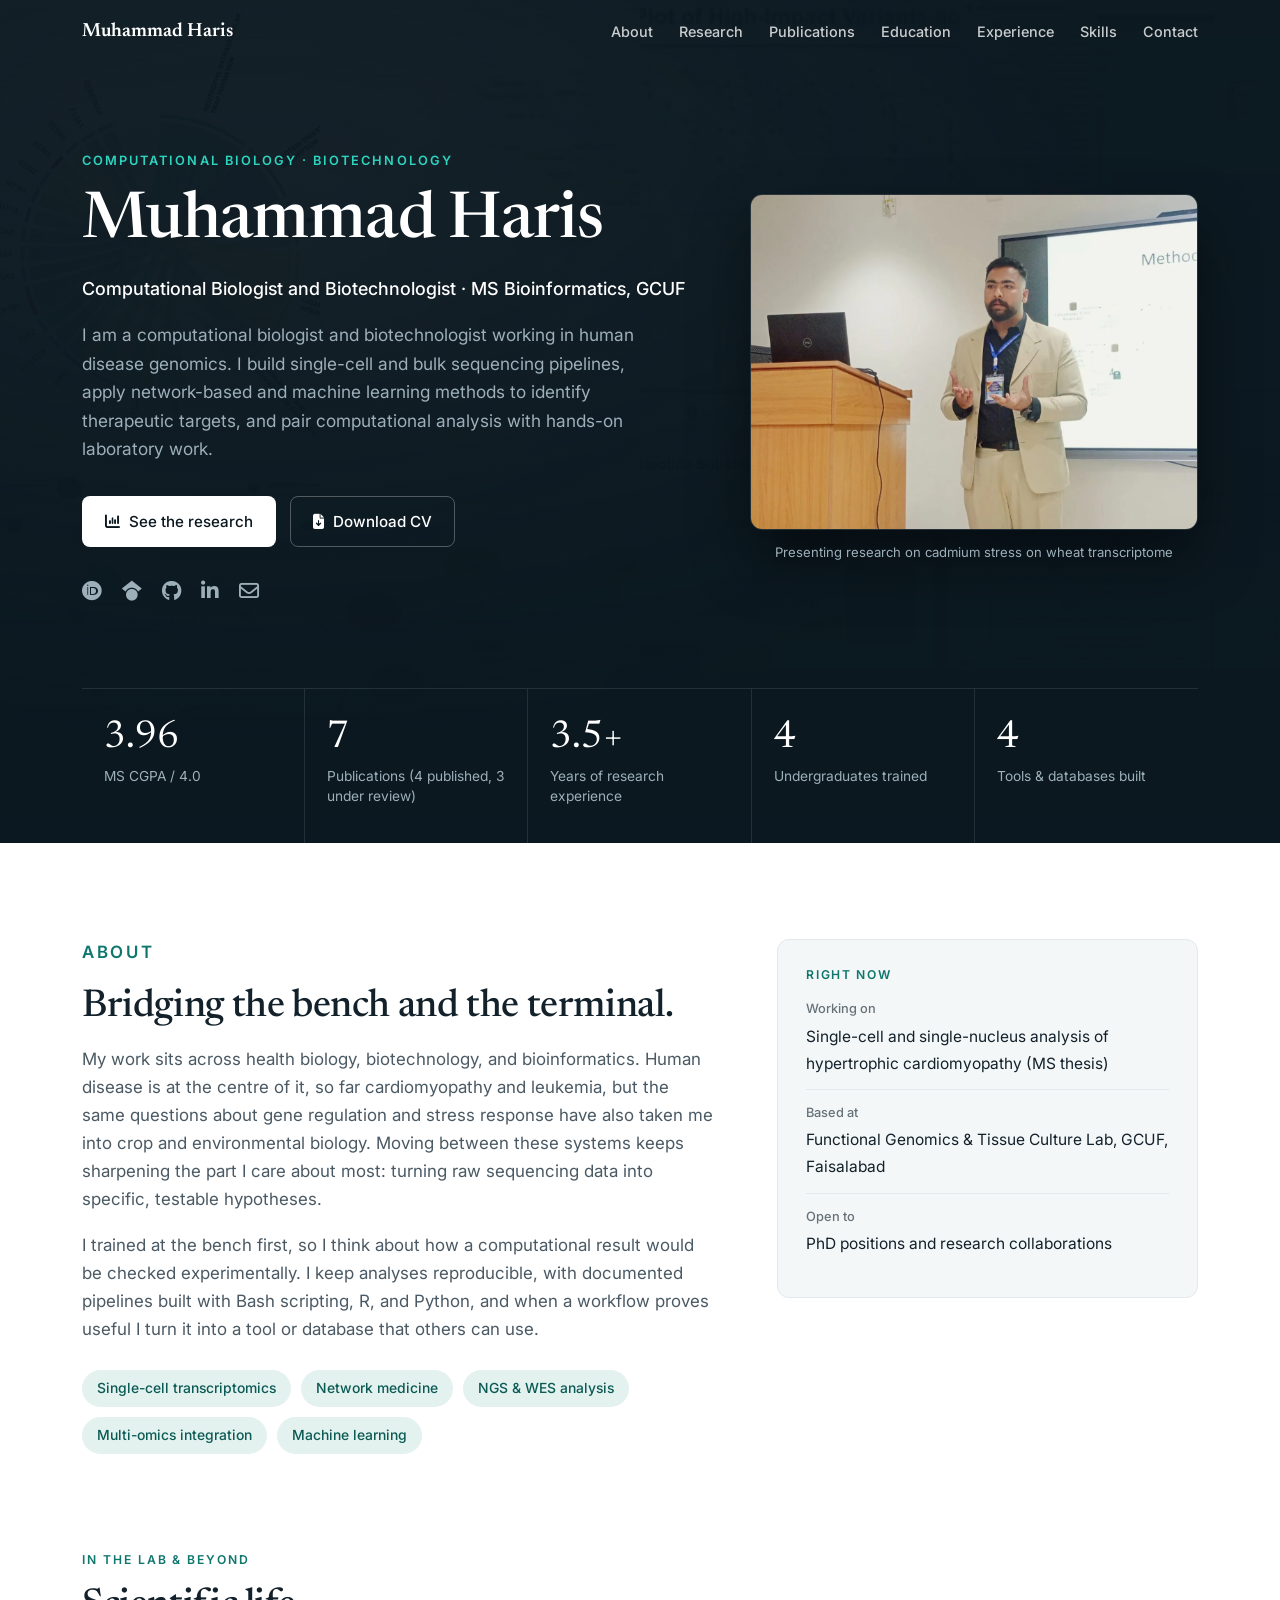
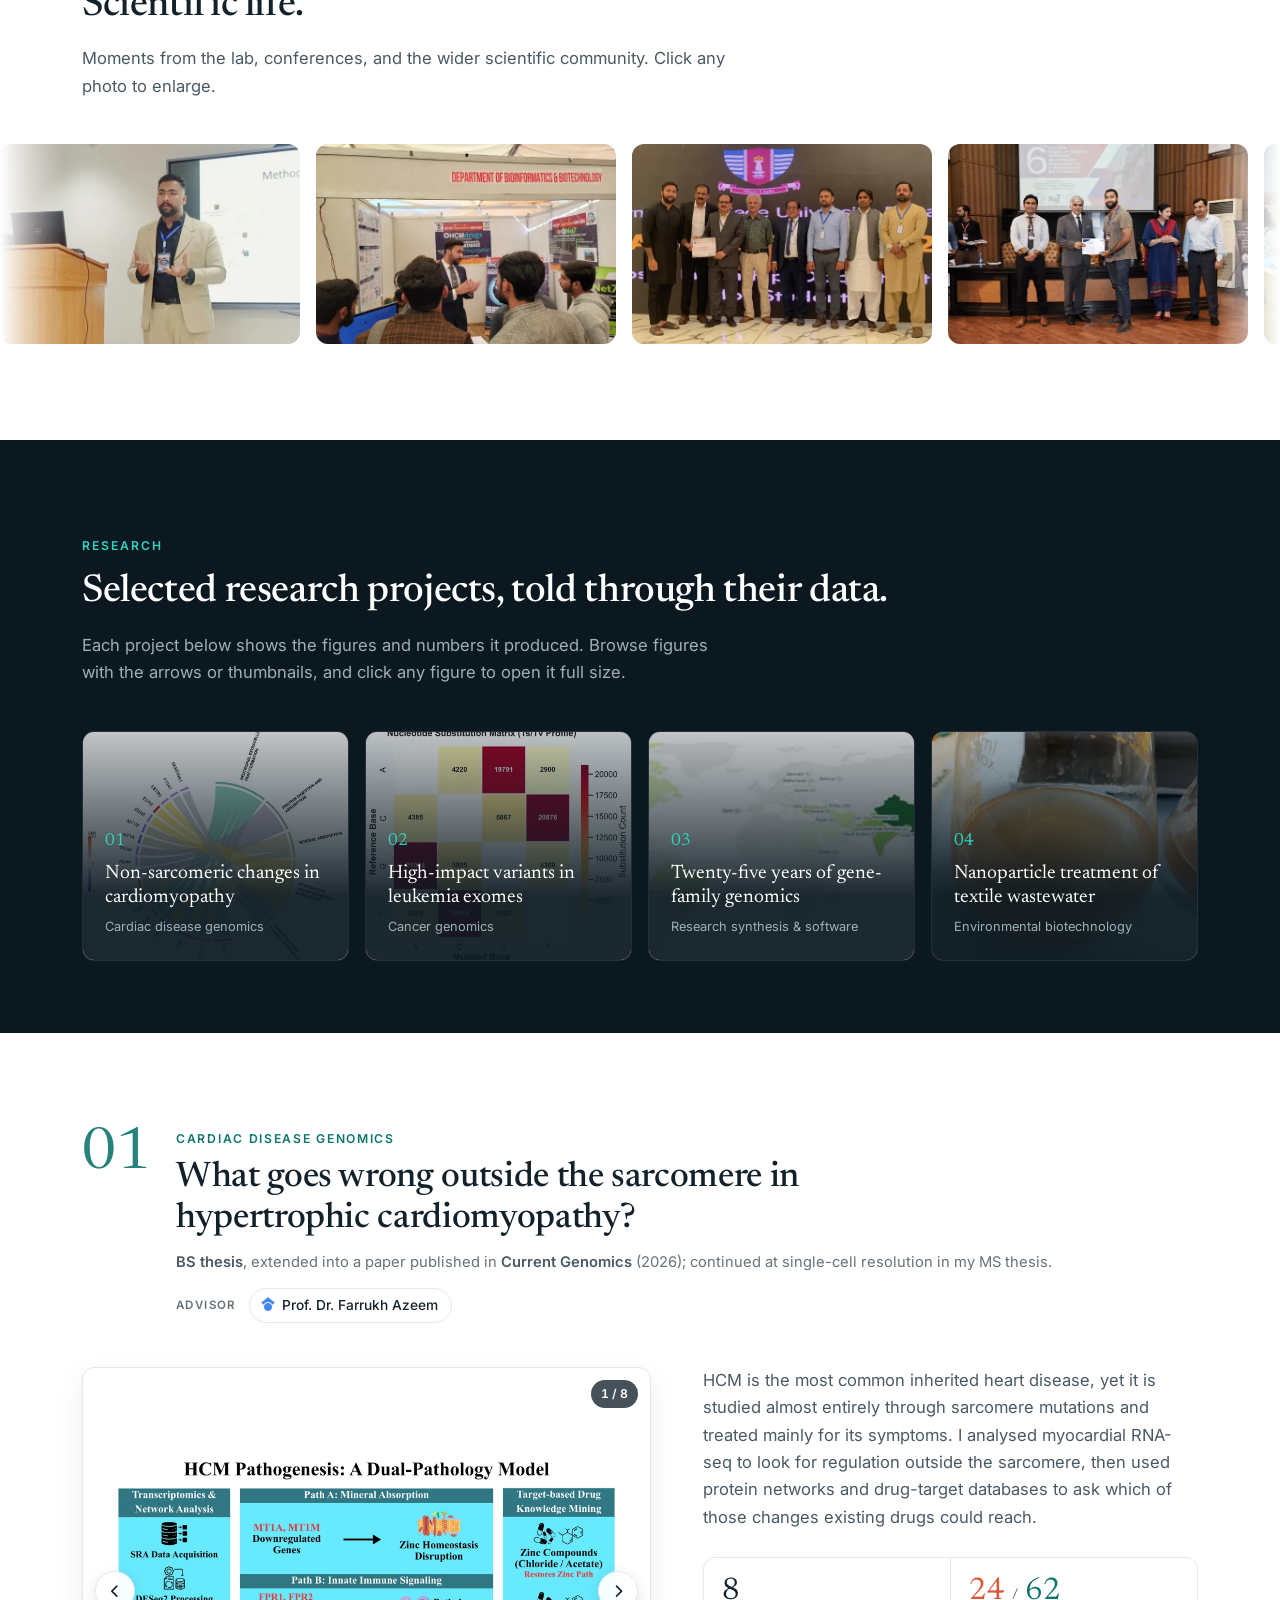
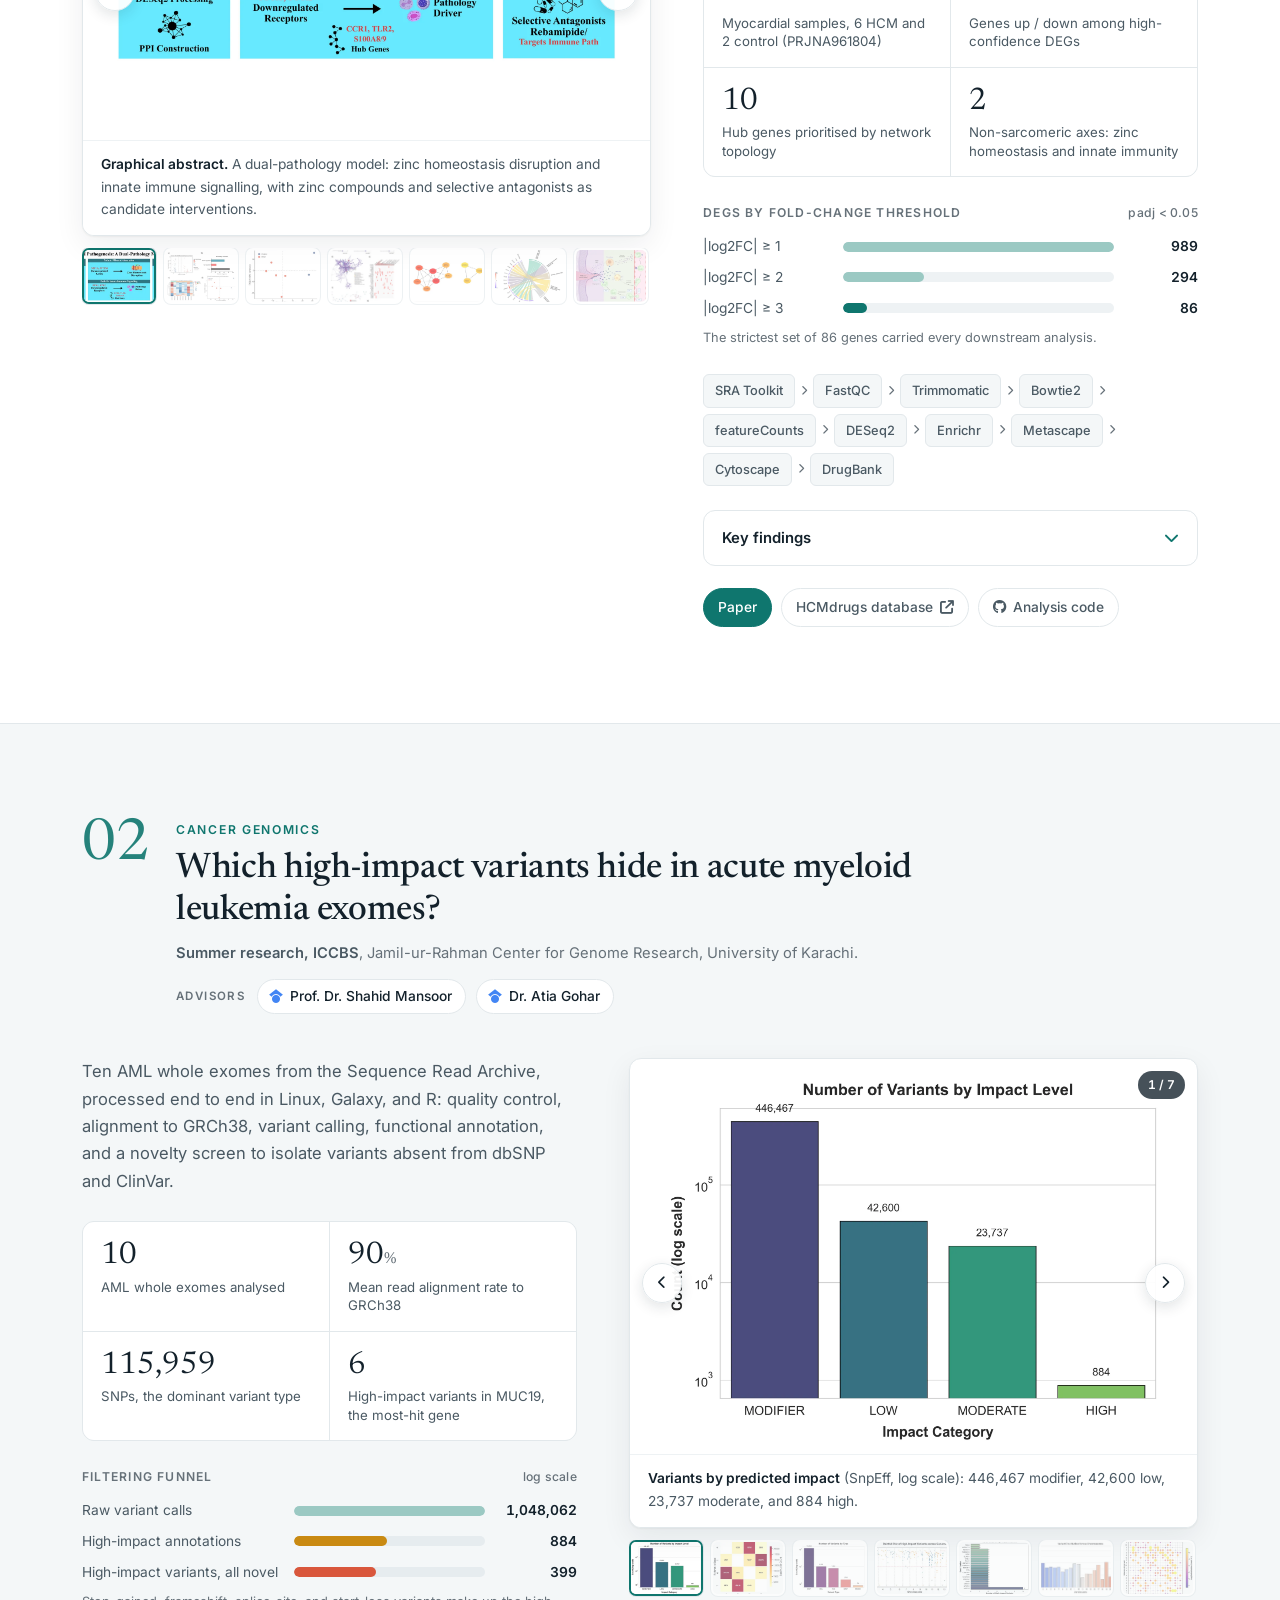
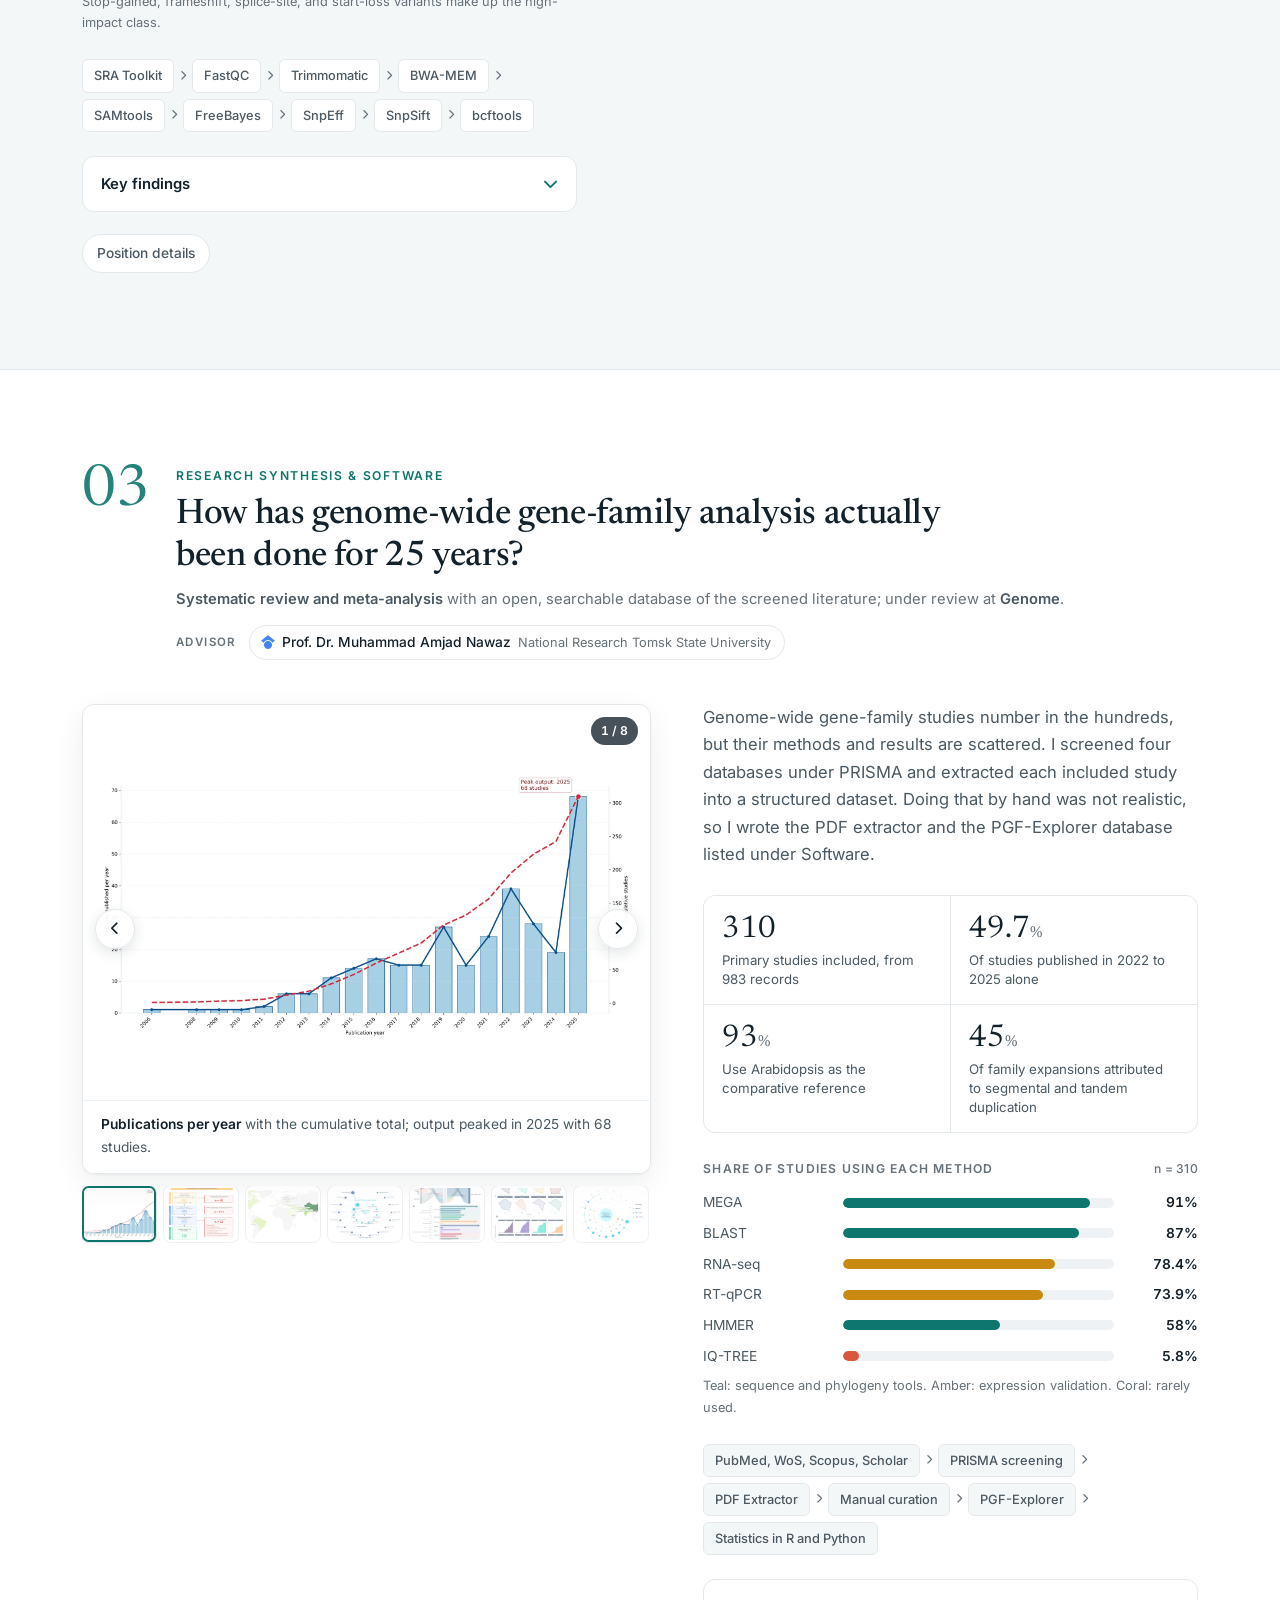
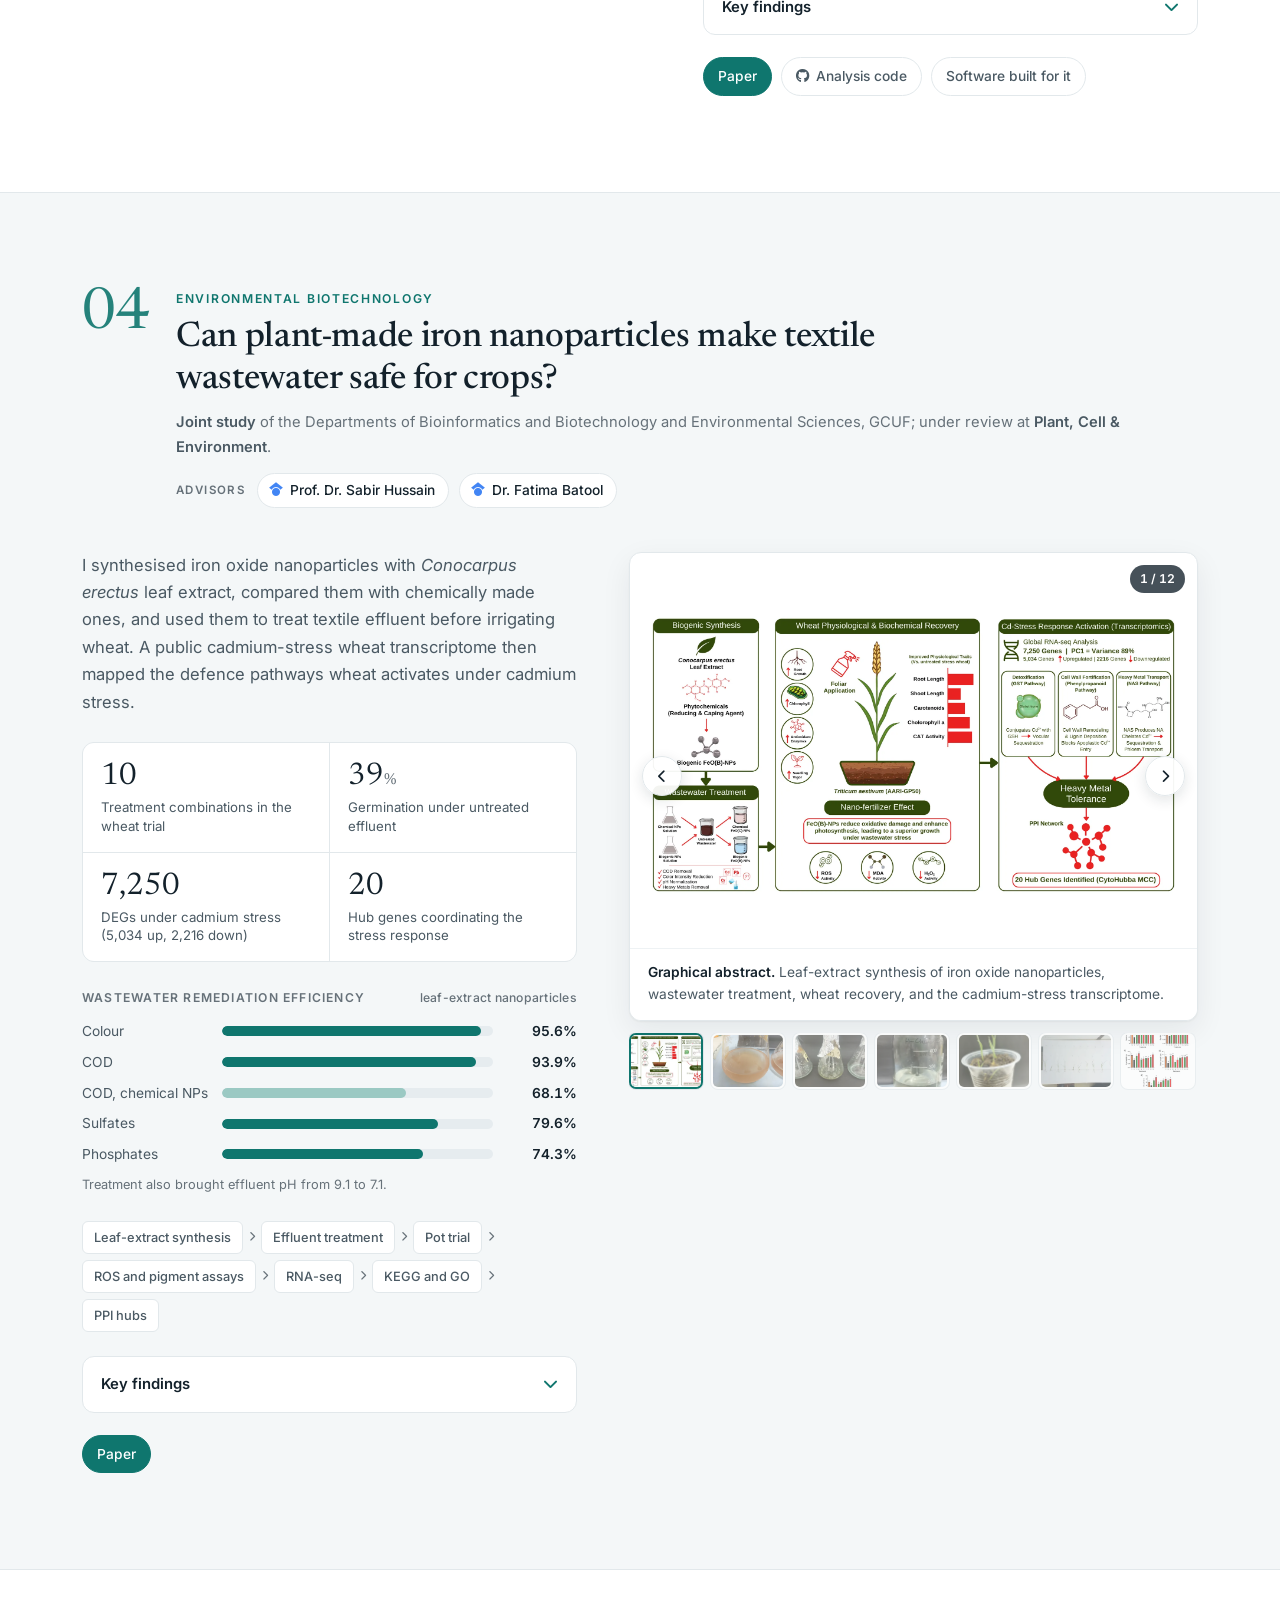
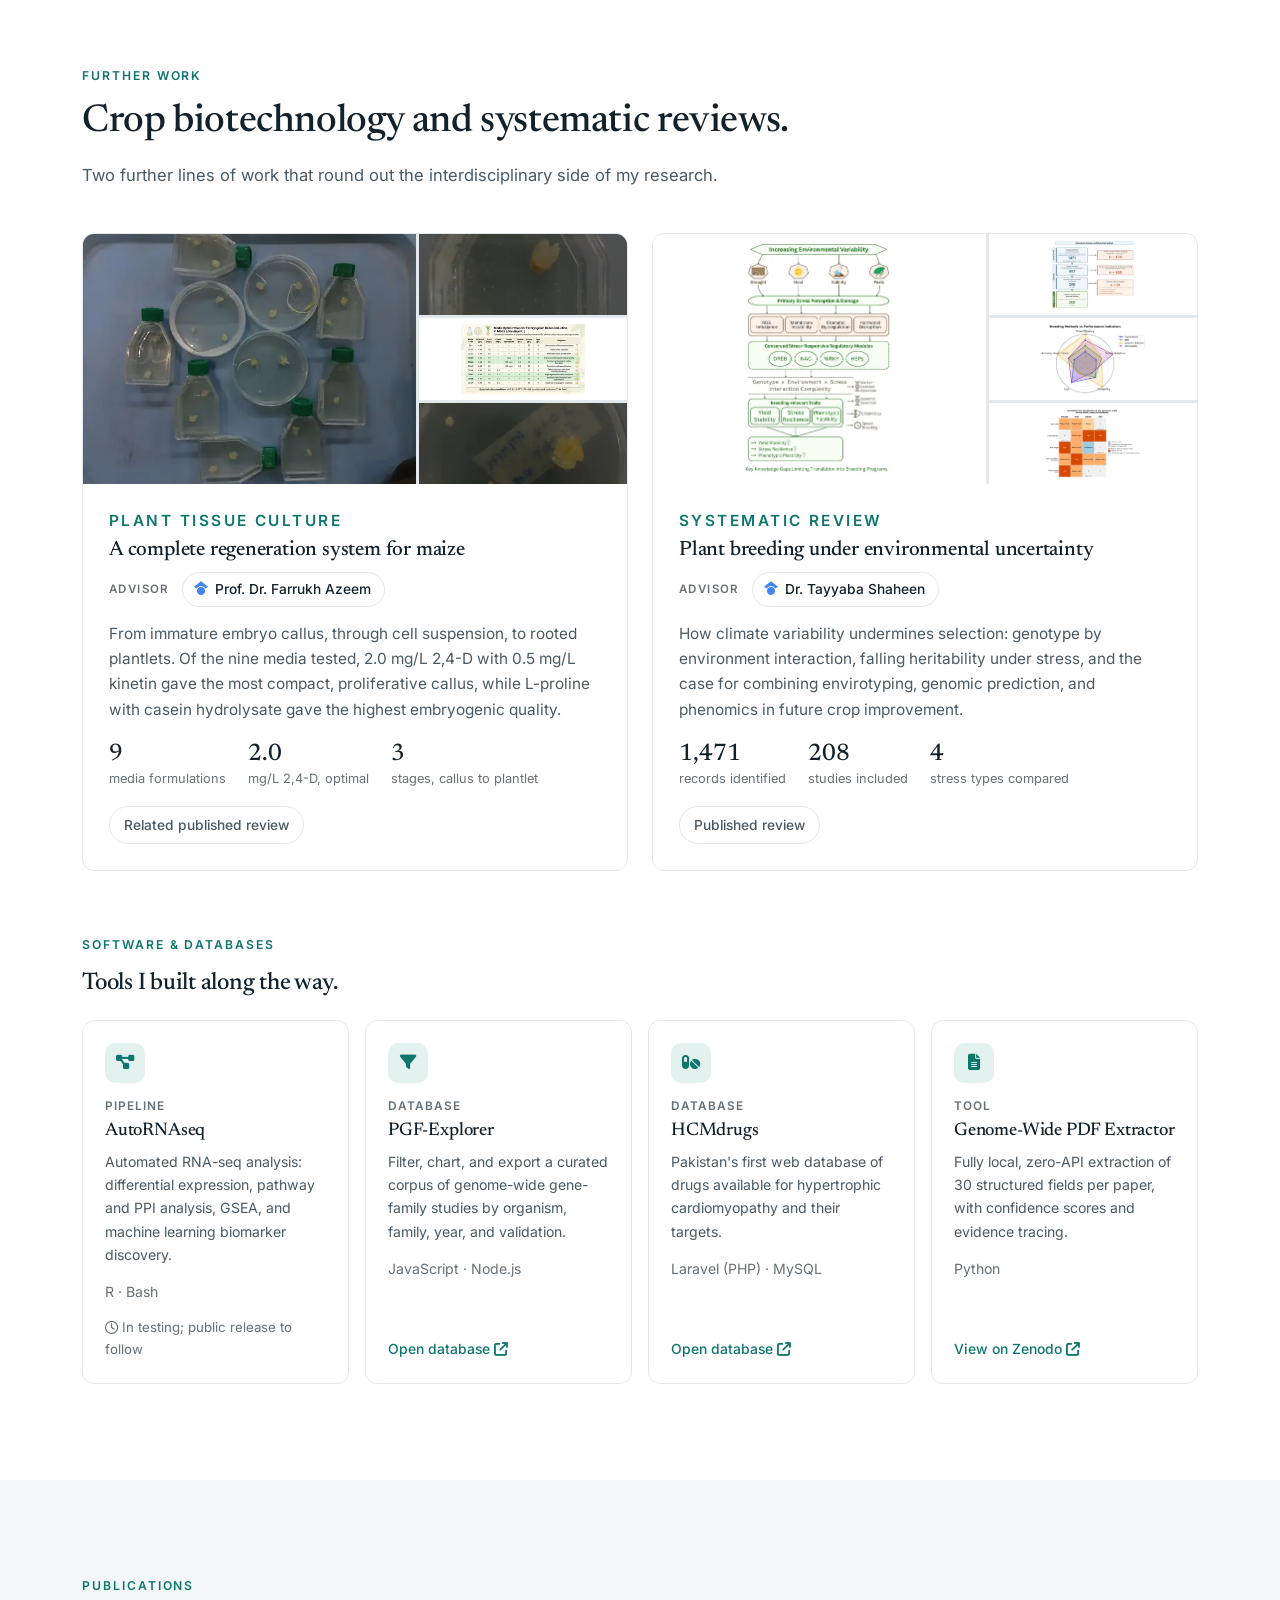
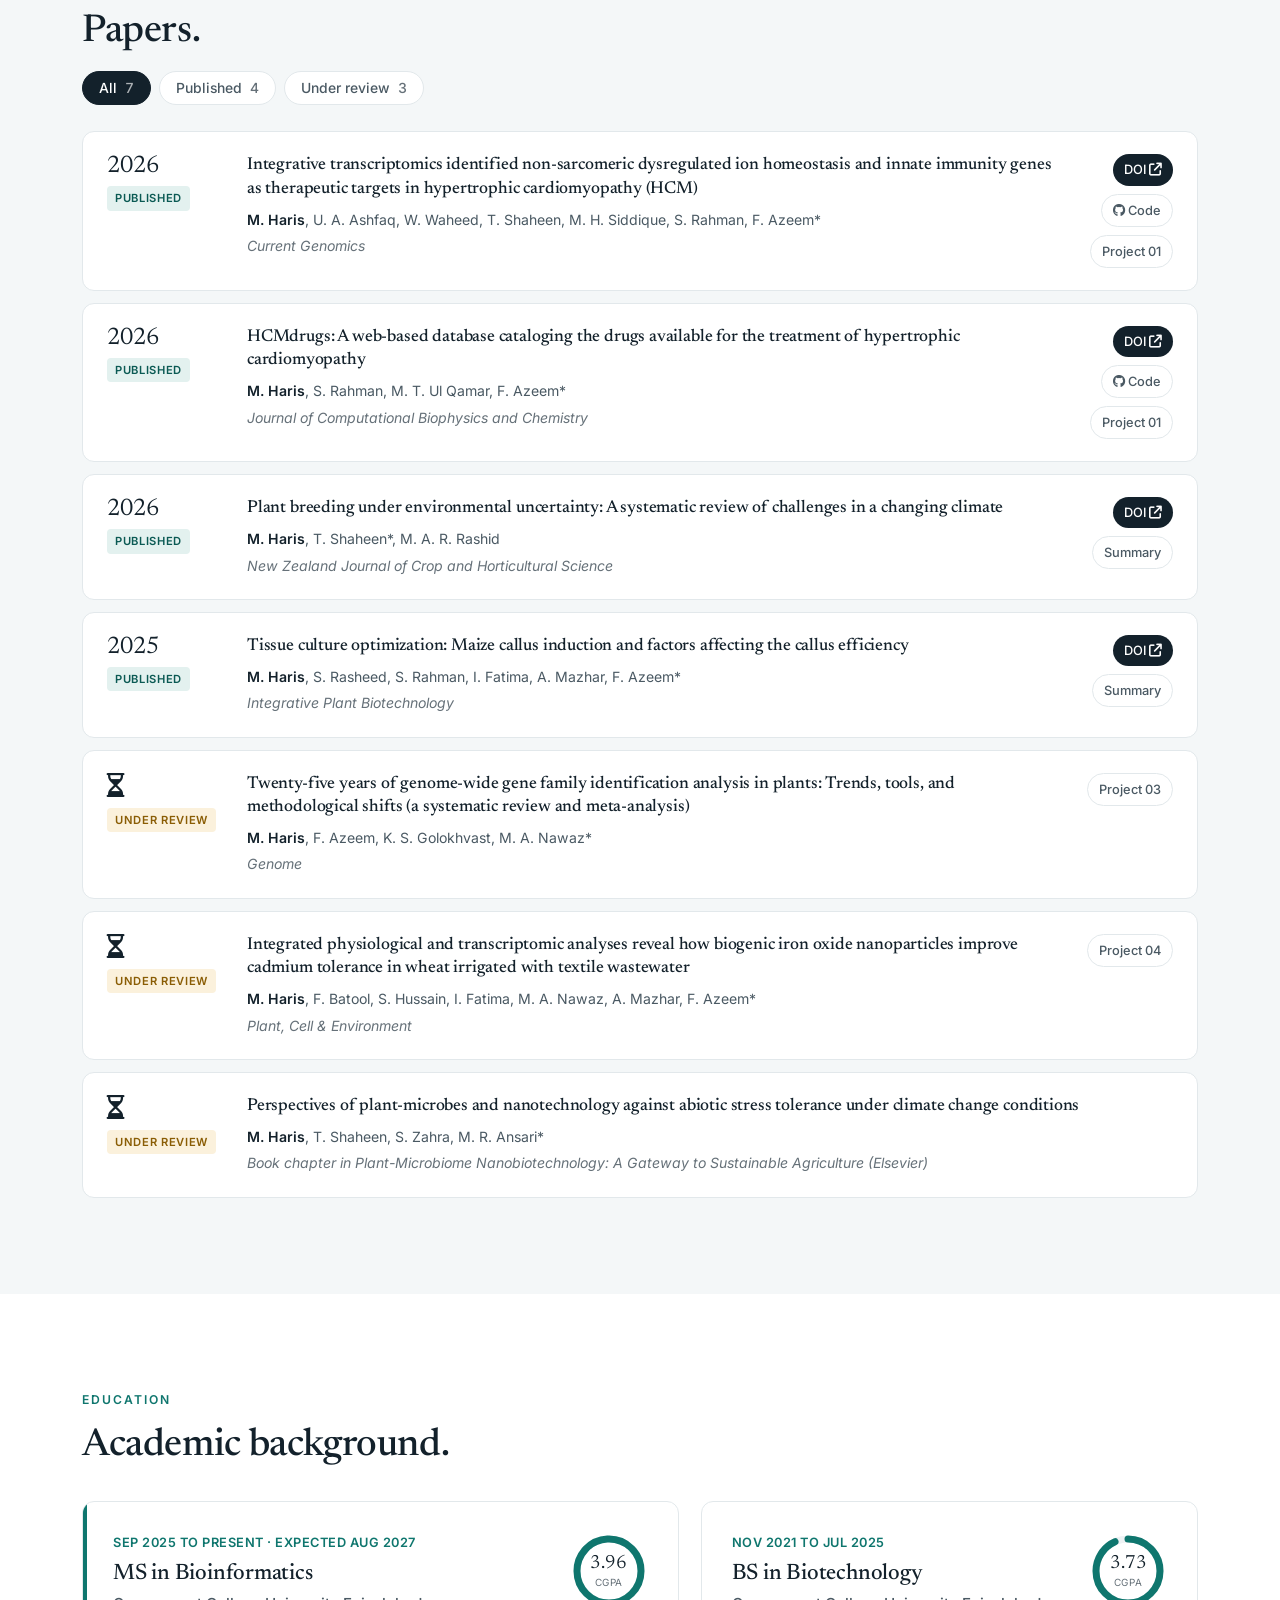
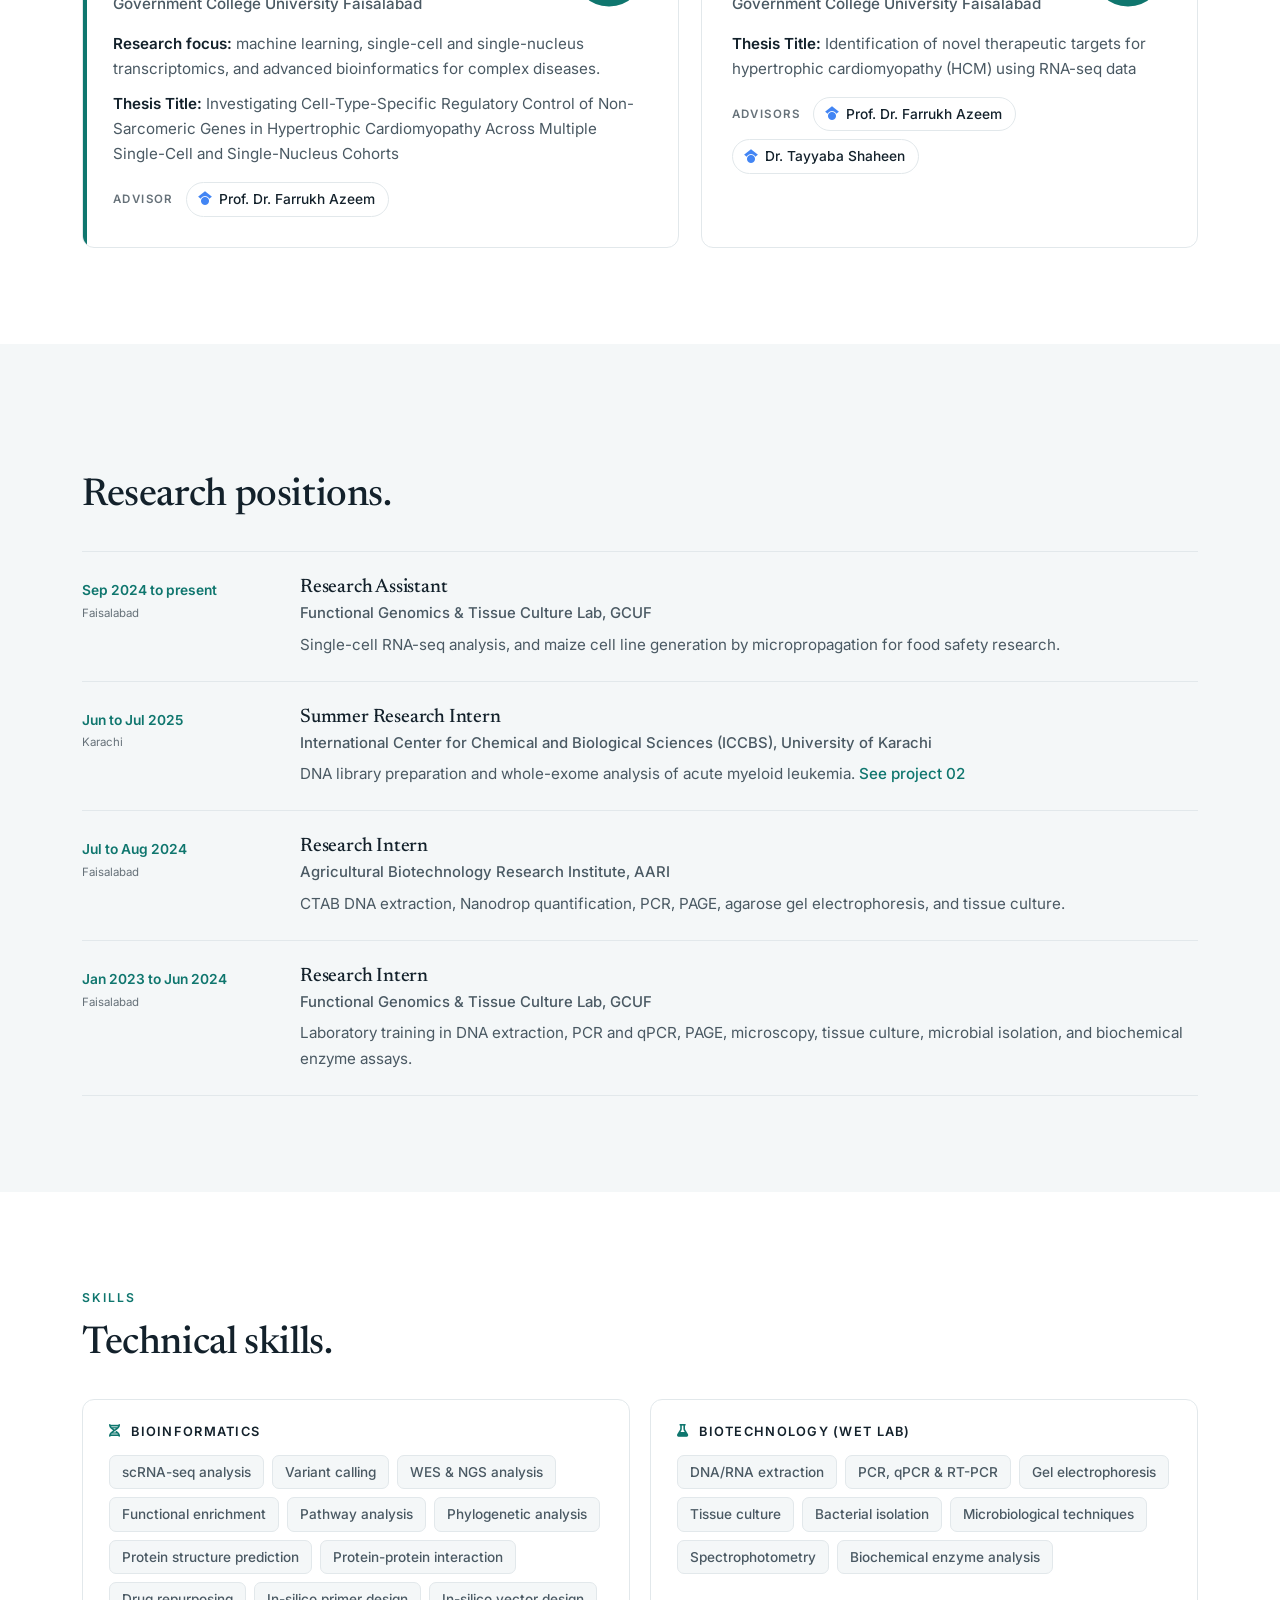
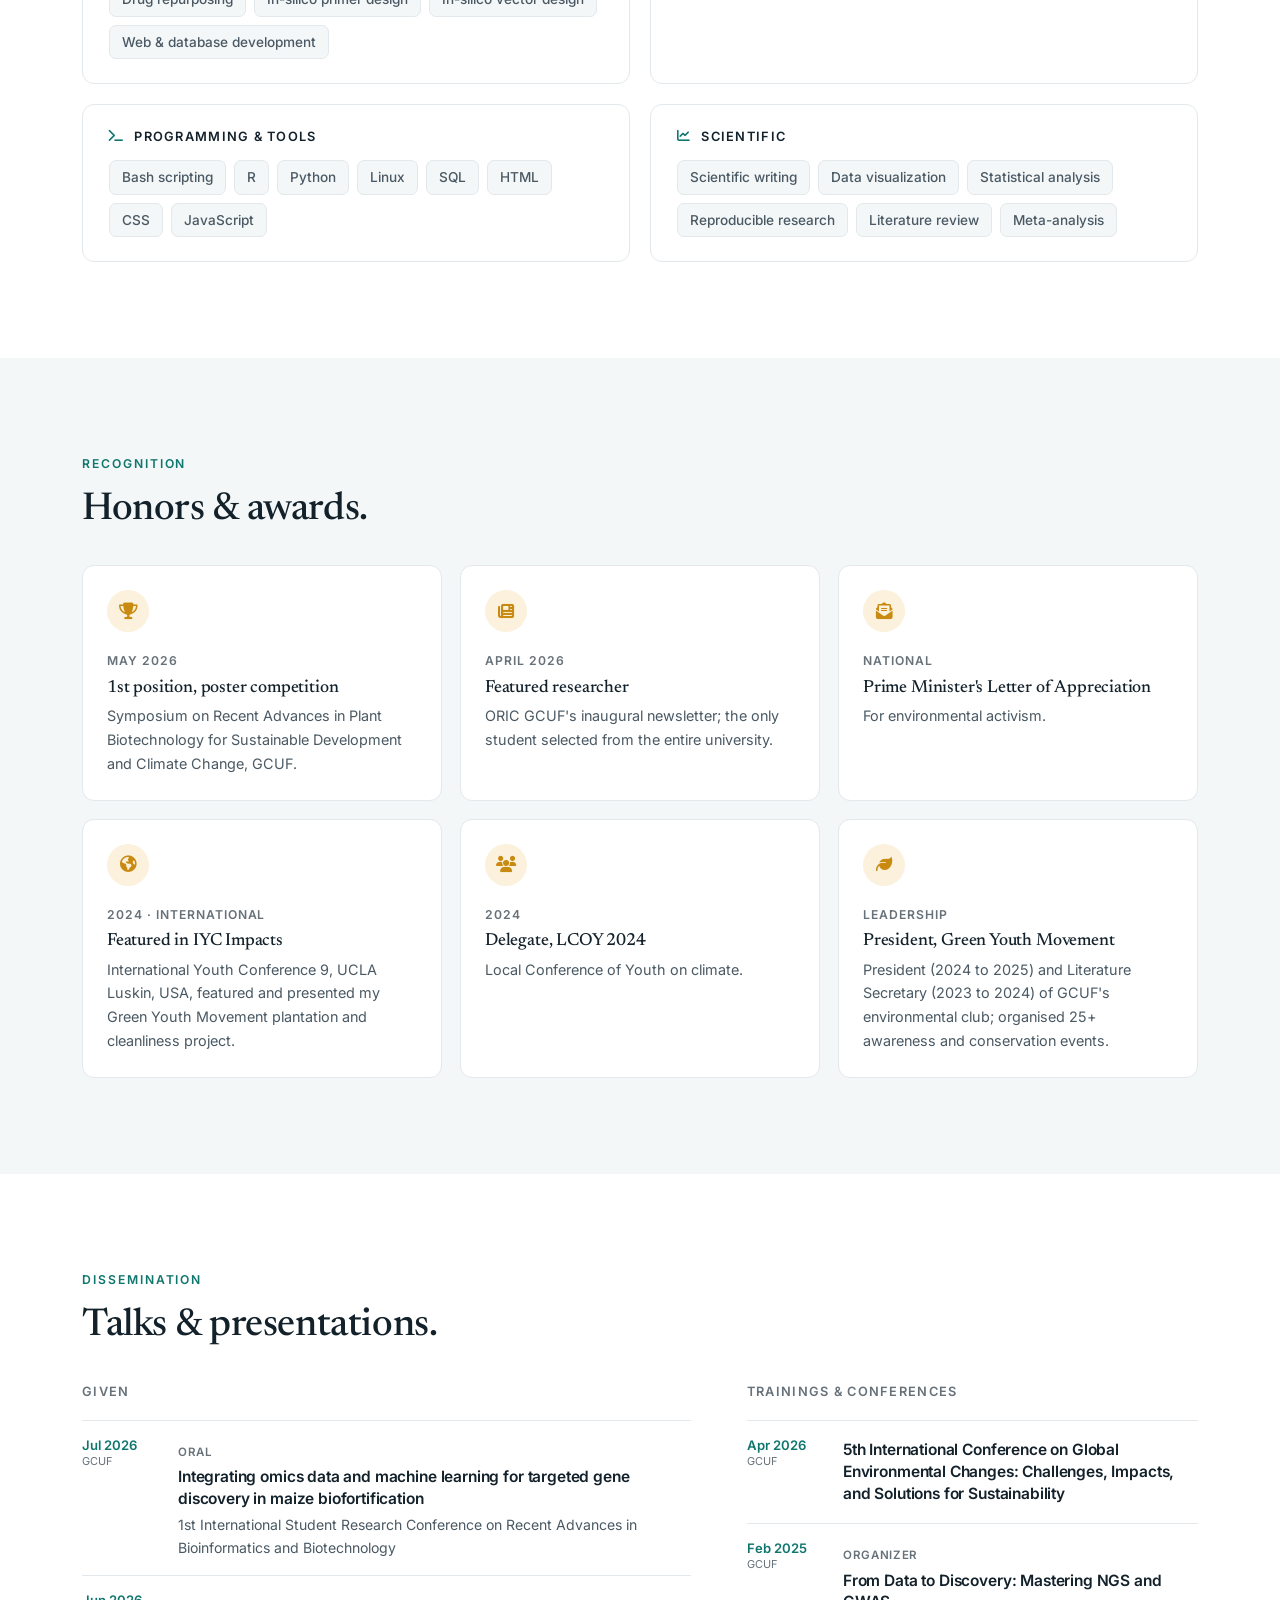
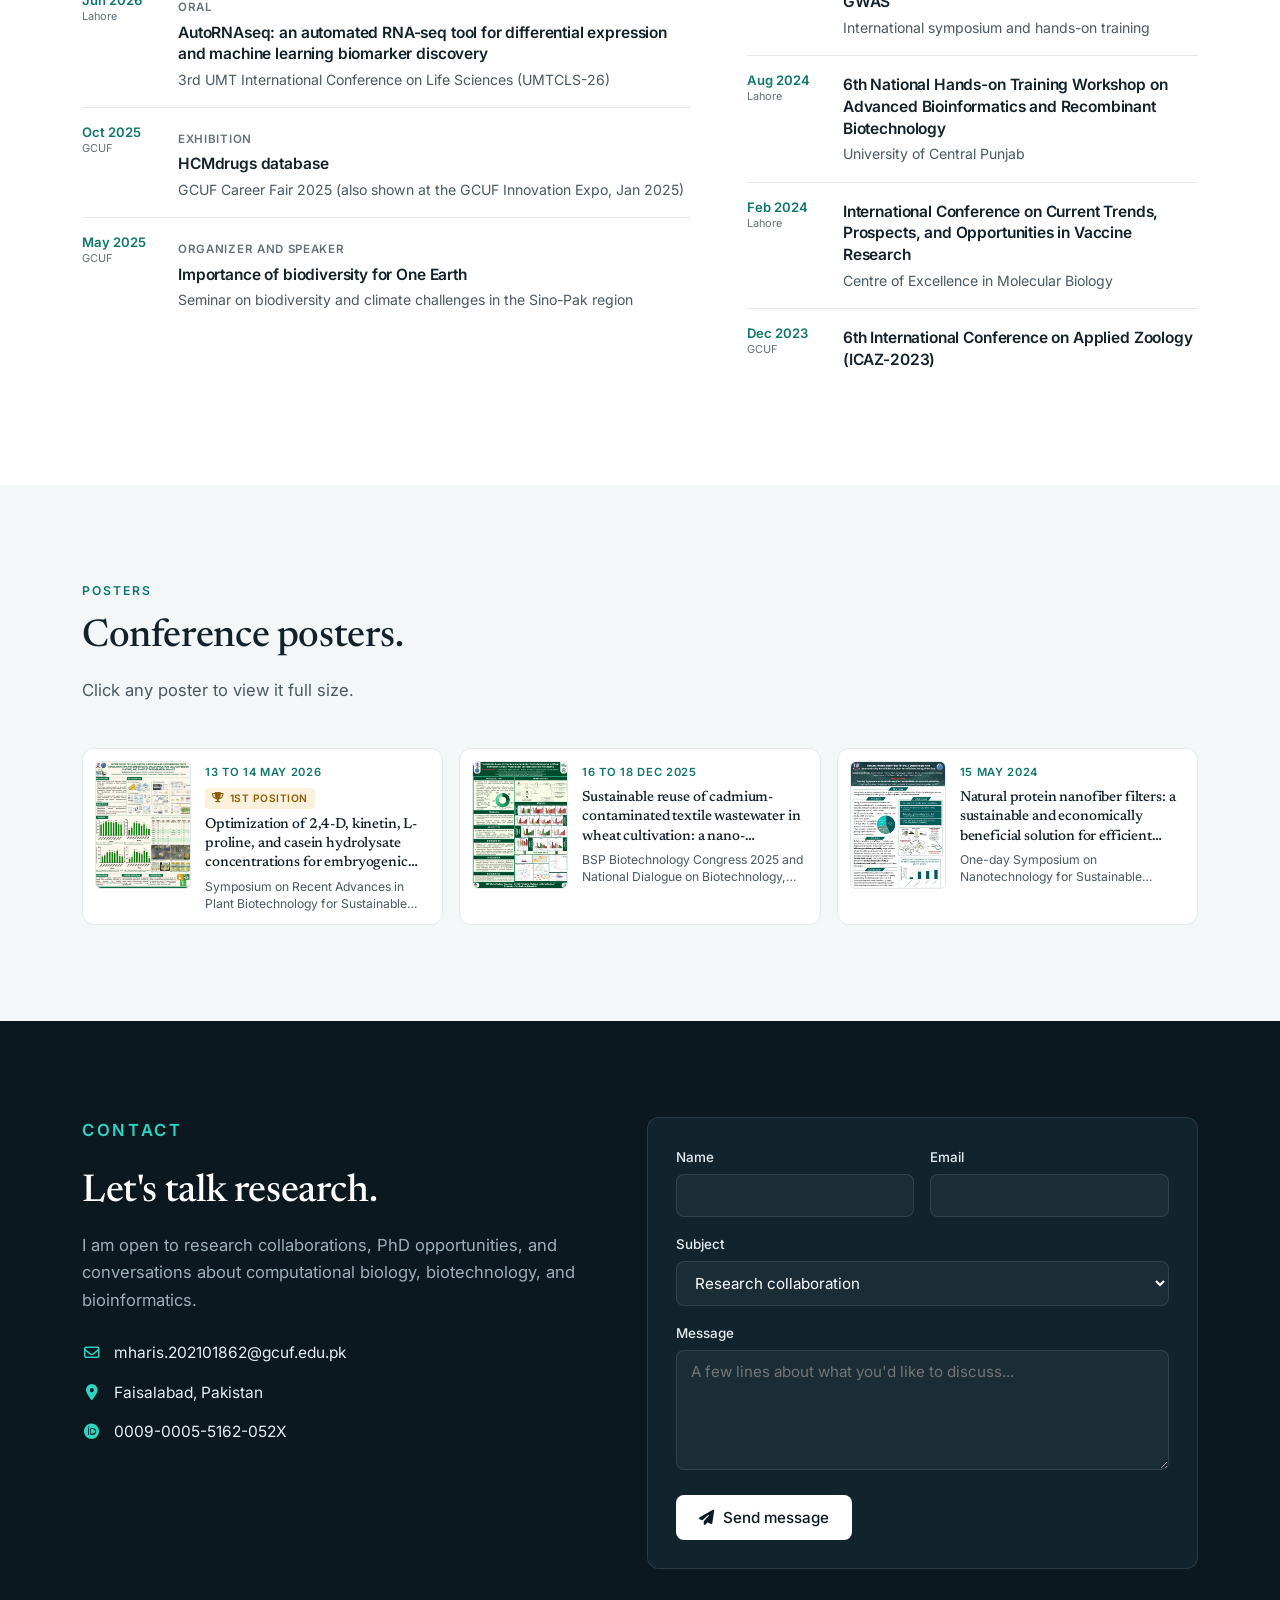
==== commit 7001166d: "update" ====
--- a/index.html
+++ b/index.html
@@ -127,7 +127,7 @@
                 </div>
                 <div class="stat-cell">
                     <div class="stat-num" data-count="7">7</div>
-                    <div class="stat-label">Publications (3 published, 4 under review)</div>
+                    <div class="stat-label">Publications (4 published, 3 under review)</div>
                 </div>
                 <div class="stat-cell">
                     <div class="stat-num" data-count="3.5" data-decimals="1" data-suffix="+">3.5+</div>
@@ -265,8 +265,8 @@
                 <div>
                     <p class="prog-tag">Cardiac disease genomics</p>
                     <h2 class="prog-title">What goes wrong outside the sarcomere in hypertrophic cardiomyopathy?</h2>
-                    <p class="prog-status"><b>BS thesis</b>, extended into a paper under review at <b>Current
-                            Genomics</b>; continued at single-cell resolution in my MS thesis.</p>
+                    <p class="prog-status"><b>BS thesis</b>, extended into a paper published in <b>Current
+                            Genomics</b> (2026); continued at single-cell resolution in my MS thesis.</p>
                     <p class="prog-advisors"><span>Advisor</span>
                         <a href="https://scholar.google.com/citations?user=OcgB99cAAAAJ&amp;hl=en" target="_blank" rel="noopener"><i class="fa-brands fa-google-scholar"></i> Prof. Dr. Farrukh Azeem</a>
                     </p>
@@ -933,10 +933,27 @@
             <h2 class="section-title" data-reveal>Papers.</h2>
             <div class="pub-filter" data-reveal>
                 <button class="pf-btn is-active" data-filter="all">All <span>7</span></button>
-                <button class="pf-btn" data-filter="published">Published <span>3</span></button>
-                <button class="pf-btn" data-filter="review">Under review <span>4</span></button>
+                <button class="pf-btn" data-filter="published">Published <span>4</span></button>
+                <button class="pf-btn" data-filter="review">Under review <span>3</span></button>
             </div>
             <div class="pub-list">
+                <article class="pub" data-status="published" id="pub-hcm">
+                    <div><div class="pub-year">2026</div><span class="pub-status status-published">Published</span></div>
+                    <div>
+                        <h3 class="pub-title">Integrative transcriptomics identified non-sarcomeric dysregulated ion homeostasis
+                            and innate immunity genes as therapeutic targets in hypertrophic cardiomyopathy (HCM)</h3>
+                        <p class="pub-authors"><b>M. Haris</b>, U. A. Ashfaq, W. Waheed, T. Shaheen, M. H. Siddique, S. Rahman,
+                            F. Azeem*</p>
+                        <p class="pub-venue">Current Genomics</p>
+                    </div>
+                    <div class="pub-side">
+                        <a class="pub-doi" href="https://doi.org/10.1016/j.curgen.2026.10.005" target="_blank"
+                            rel="noopener">DOI <i class="fa-solid fa-arrow-up-right-from-square"></i></a>
+                        <a class="pub-prog" href="https://github.com/harisbio/hcm-transcriptomics-analysis" target="_blank"
+                            rel="noopener"><i class="fa-brands fa-github"></i> Code</a>
+                        <a class="pub-prog" href="#p-hcm">Project 01</a>
+                    </div>
+                </article>
                 <article class="pub" data-status="published" id="pub-hcmdrugs">
                     <div><div class="pub-year">2026</div><span class="pub-status status-published">Published</span></div>
                     <div>
@@ -948,6 +965,8 @@
                     <div class="pub-side">
                         <a class="pub-doi" href="https://doi.org/10.1142/S2737416525500954" target="_blank"
                             rel="noopener">DOI <i class="fa-solid fa-arrow-up-right-from-square"></i></a>
+                        <a class="pub-prog" href="https://github.com/harisbio/hcmdrugs" target="_blank"
+                            rel="noopener"><i class="fa-brands fa-github"></i> Code</a>
                         <a class="pub-prog" href="#p-hcm">Project 01</a>
                     </div>
                 </article>
@@ -979,18 +998,6 @@
                             rel="noopener">DOI <i class="fa-solid fa-arrow-up-right-from-square"></i></a>
                         <a class="pub-prog" href="#more">Summary</a>
                     </div>
-                </article>
-                <article class="pub" data-status="review" id="pub-hcm">
-                    <div><div class="pub-year"><i class="fa-regular fa-hourglass-half"></i></div><span
-                            class="pub-status status-review">Under review</span></div>
-                    <div>
-                        <h3 class="pub-title">Integrative transcriptomics identified non-sarcomeric dysregulated ion homeostasis
-                            and innate immunity genes as therapeutic targets in hypertrophic cardiomyopathy (HCM)</h3>
-                        <p class="pub-authors"><b>M. Haris</b>, U. A. Ashfaq, W. Waheed, T. Shaheen, M. H. Siddique, S. Rahman,
-                            F. Azeem*</p>
-                        <p class="pub-venue">Current Genomics</p>
-                    </div>
-                    <div class="pub-side"><a class="pub-prog" href="#p-hcm">Project 01</a></div>
                 </article>
                 <article class="pub" data-status="review" id="pub-meta">
                     <div><div class="pub-year"><i class="fa-regular fa-hourglass-half"></i></div><span
@@ -1287,7 +1294,7 @@
                     <p class="talks-sub">Trainings &amp; conferences</p>
                     <div class="talk">
                         <div class="talk-date">Apr 2026<small>GCUF</small></div>
-                        <div><h4>5th International Conference on Global Environmental Challenges, Impacts, and
+                        <div><h4>5th International Conference on Global Environmental Changes: Challenges, Impacts, and
                                 Solutions for Sustainability</h4></div>
                     </div>
                     <div class="talk">
